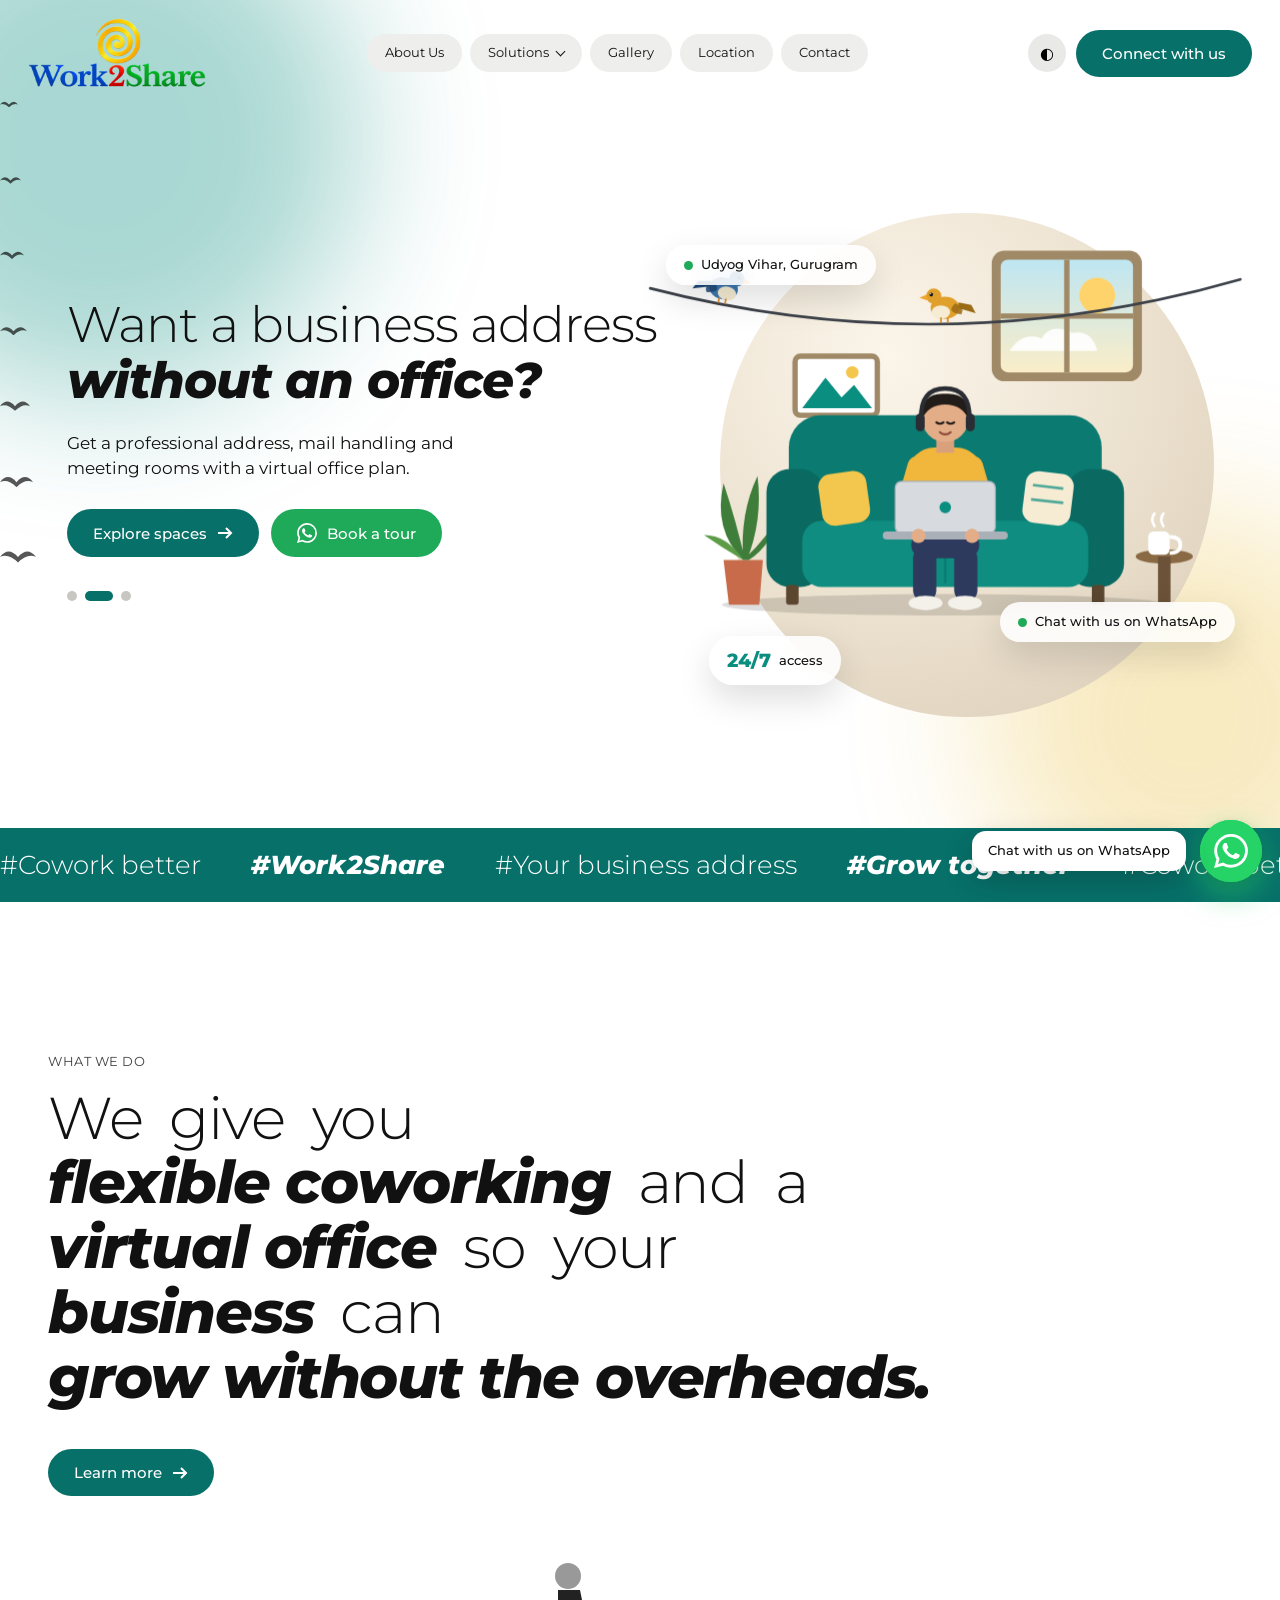
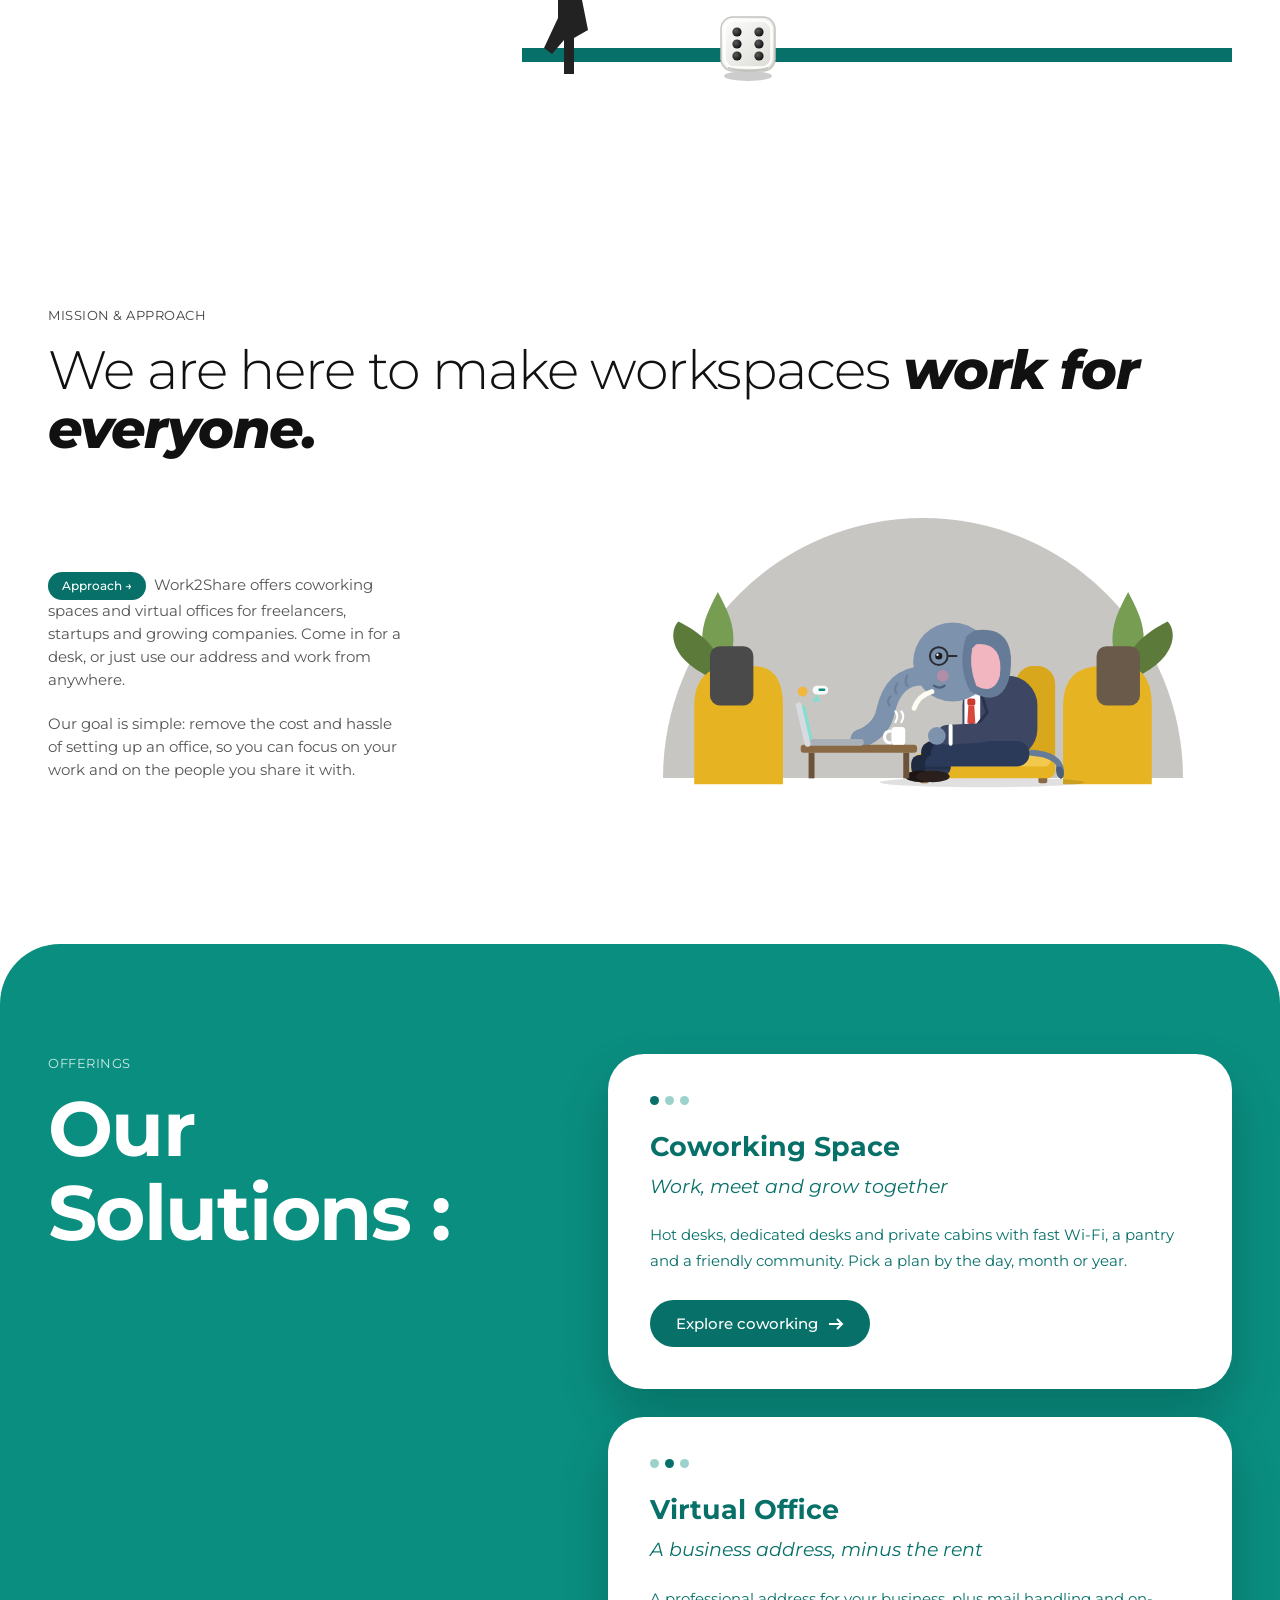
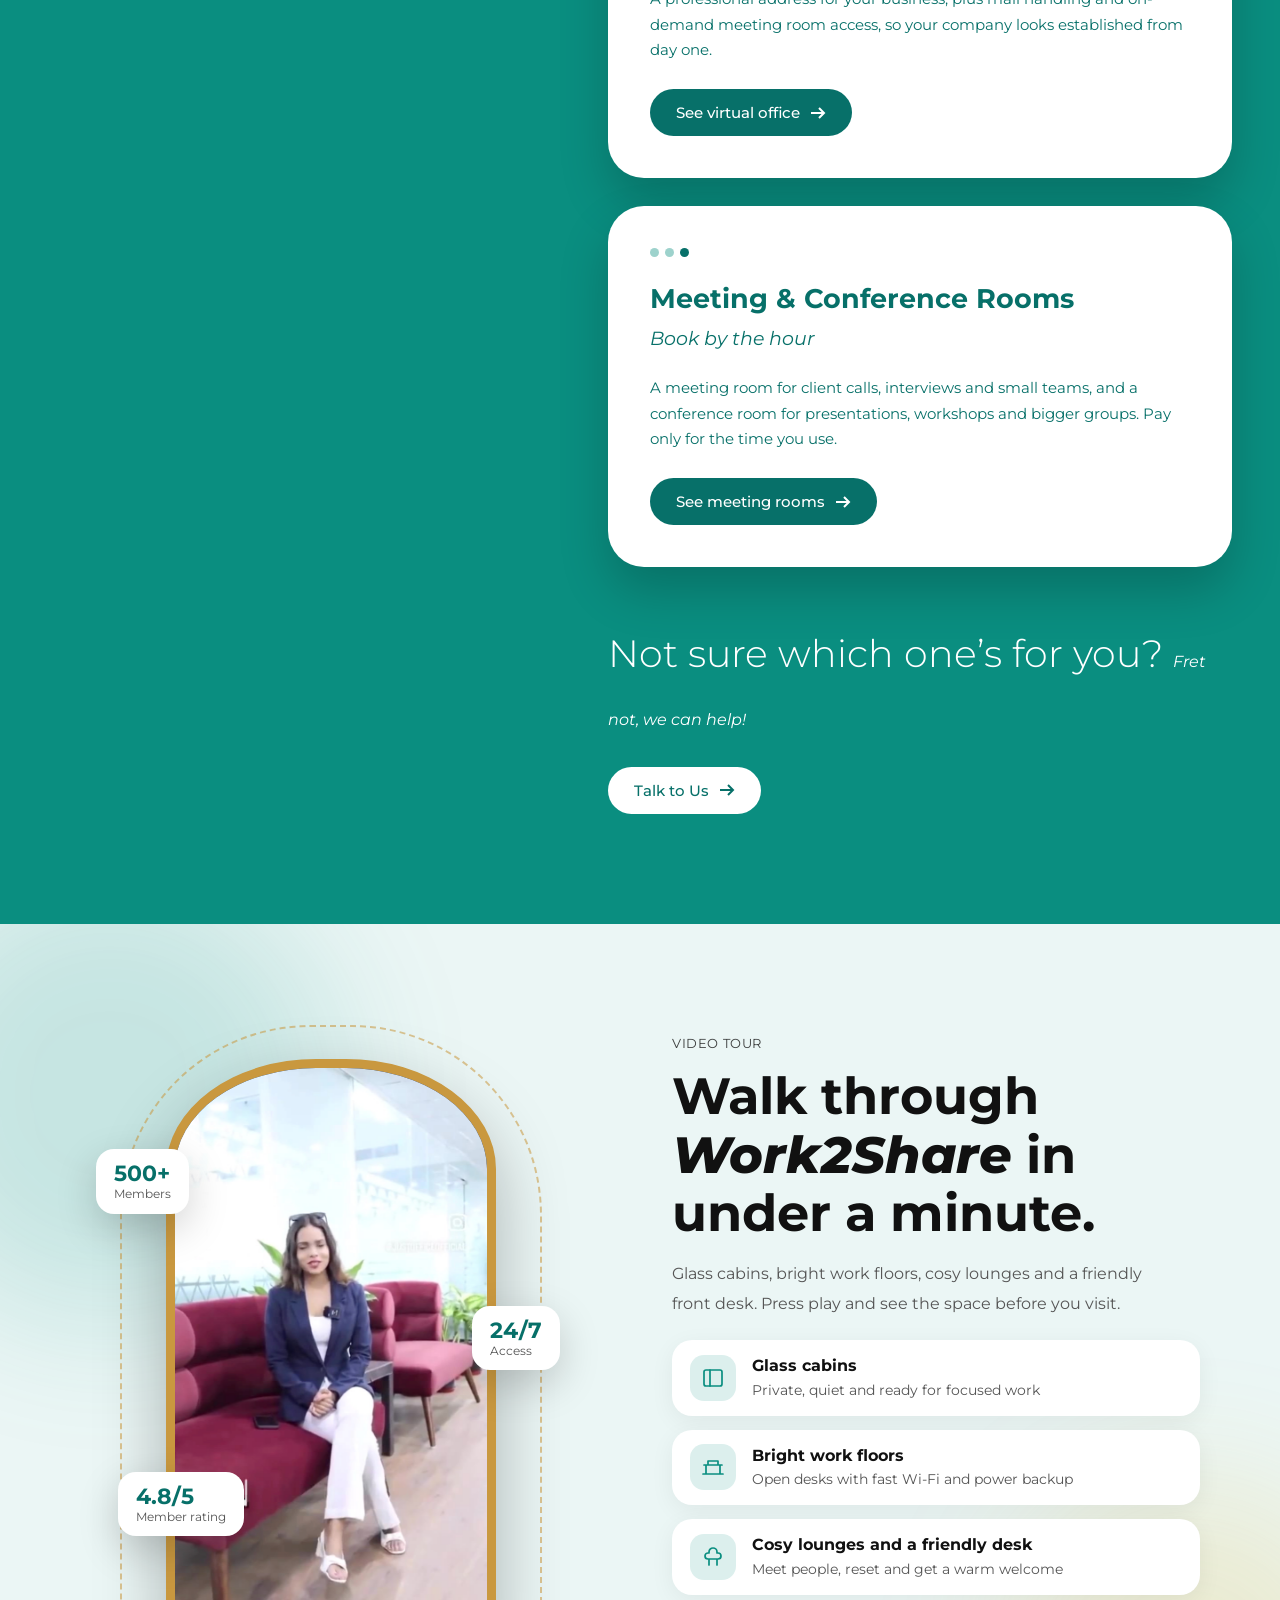
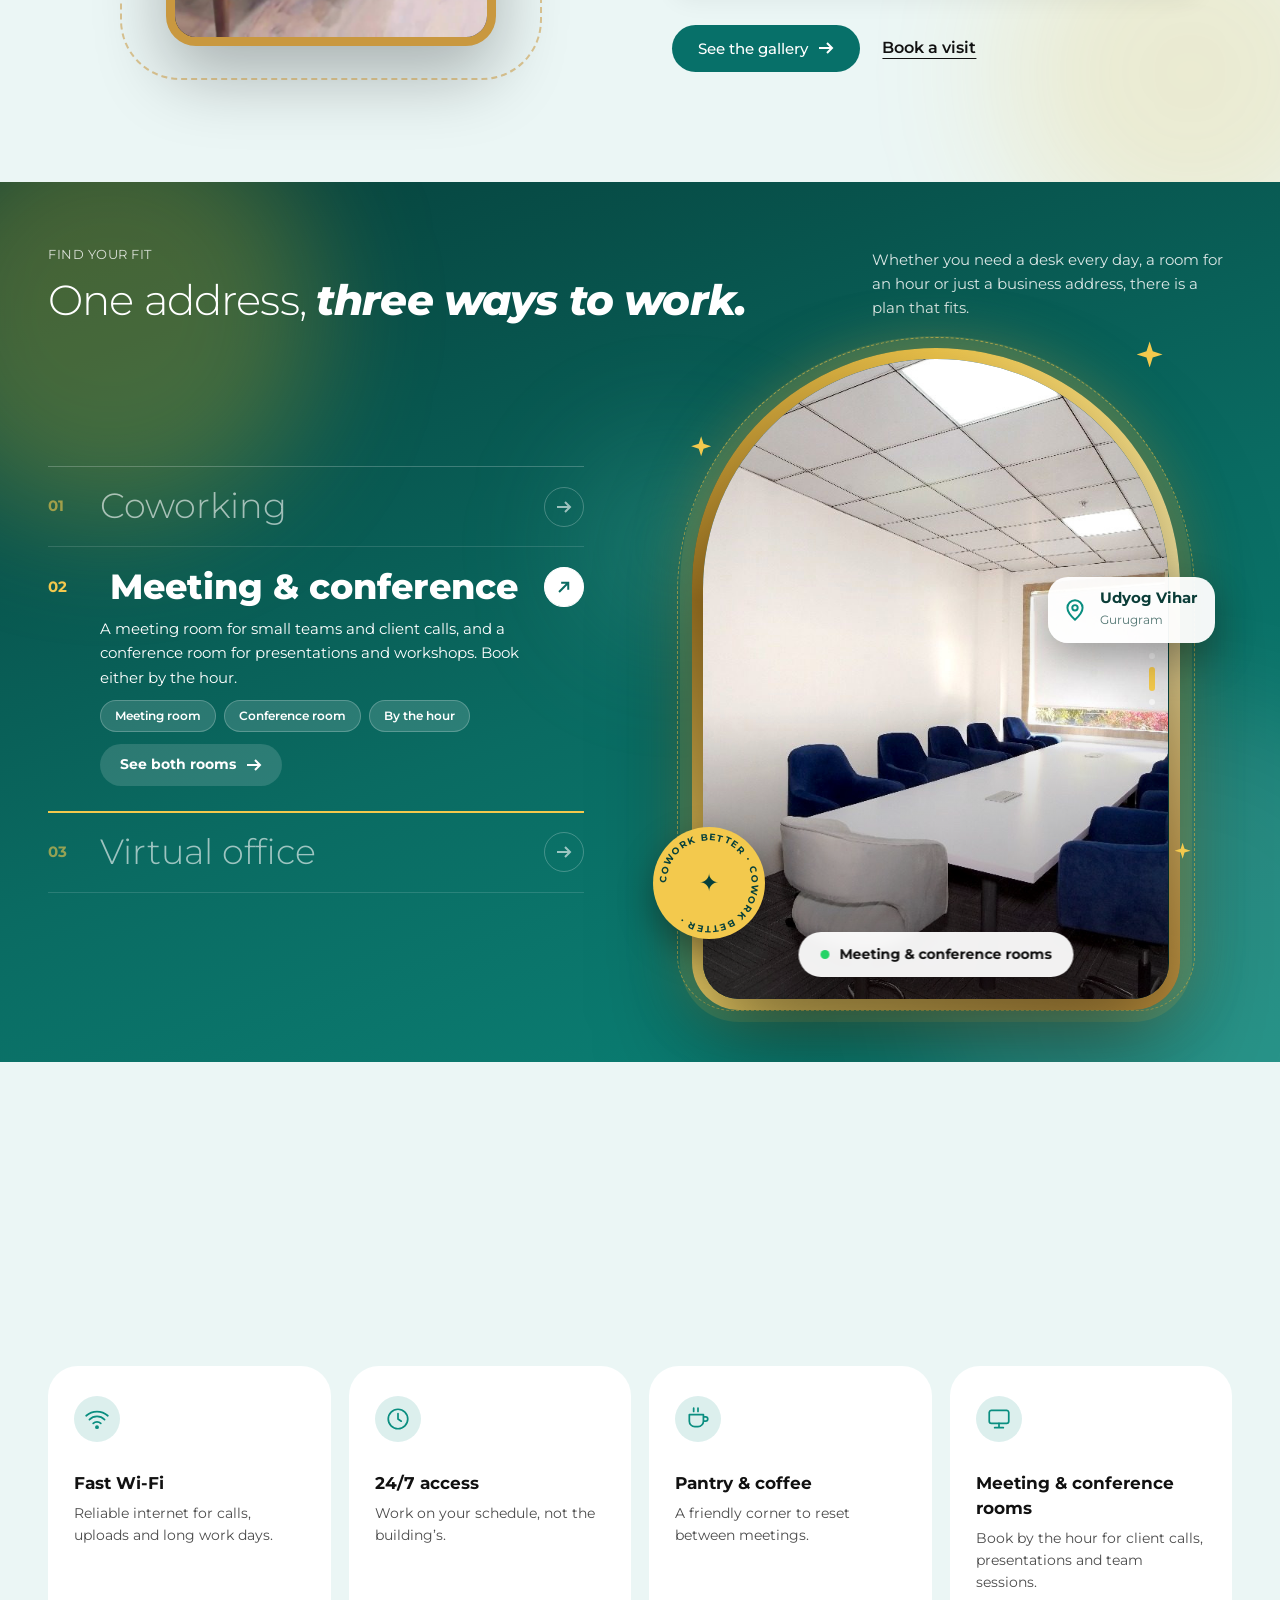
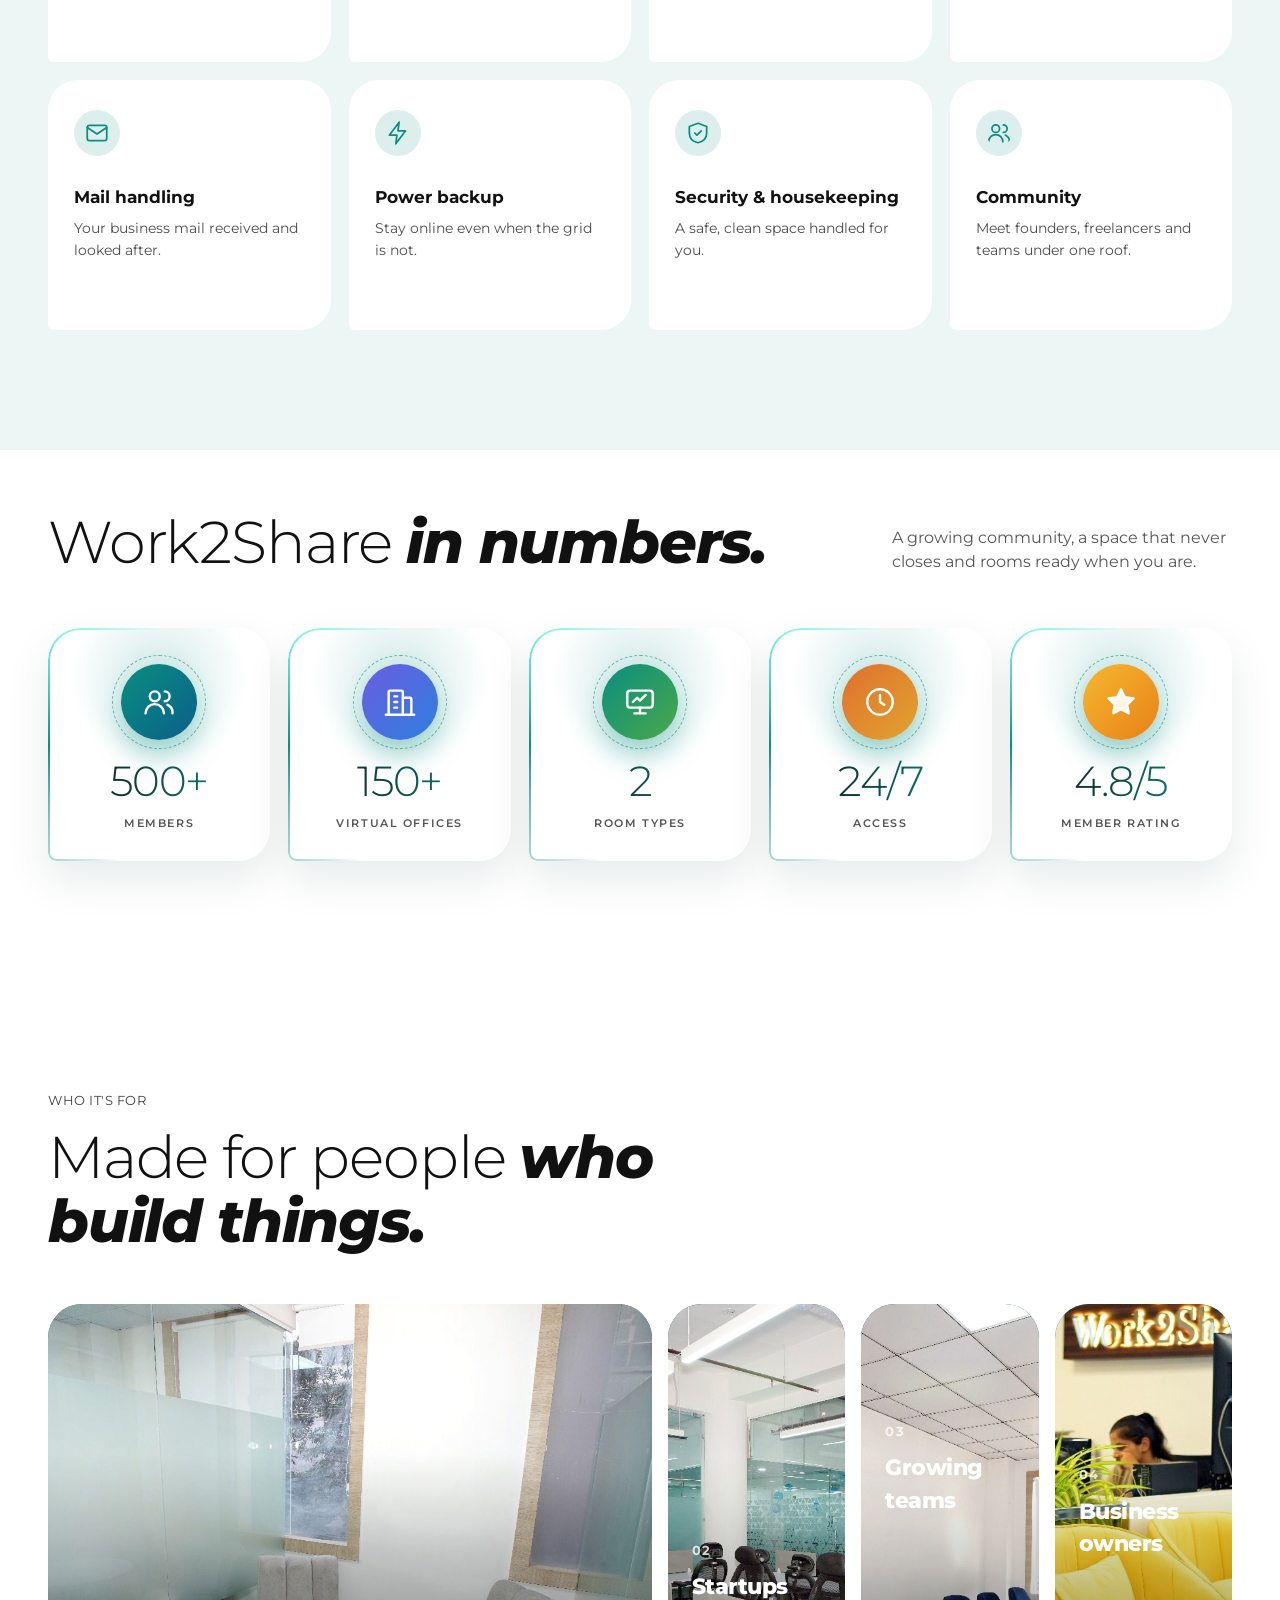
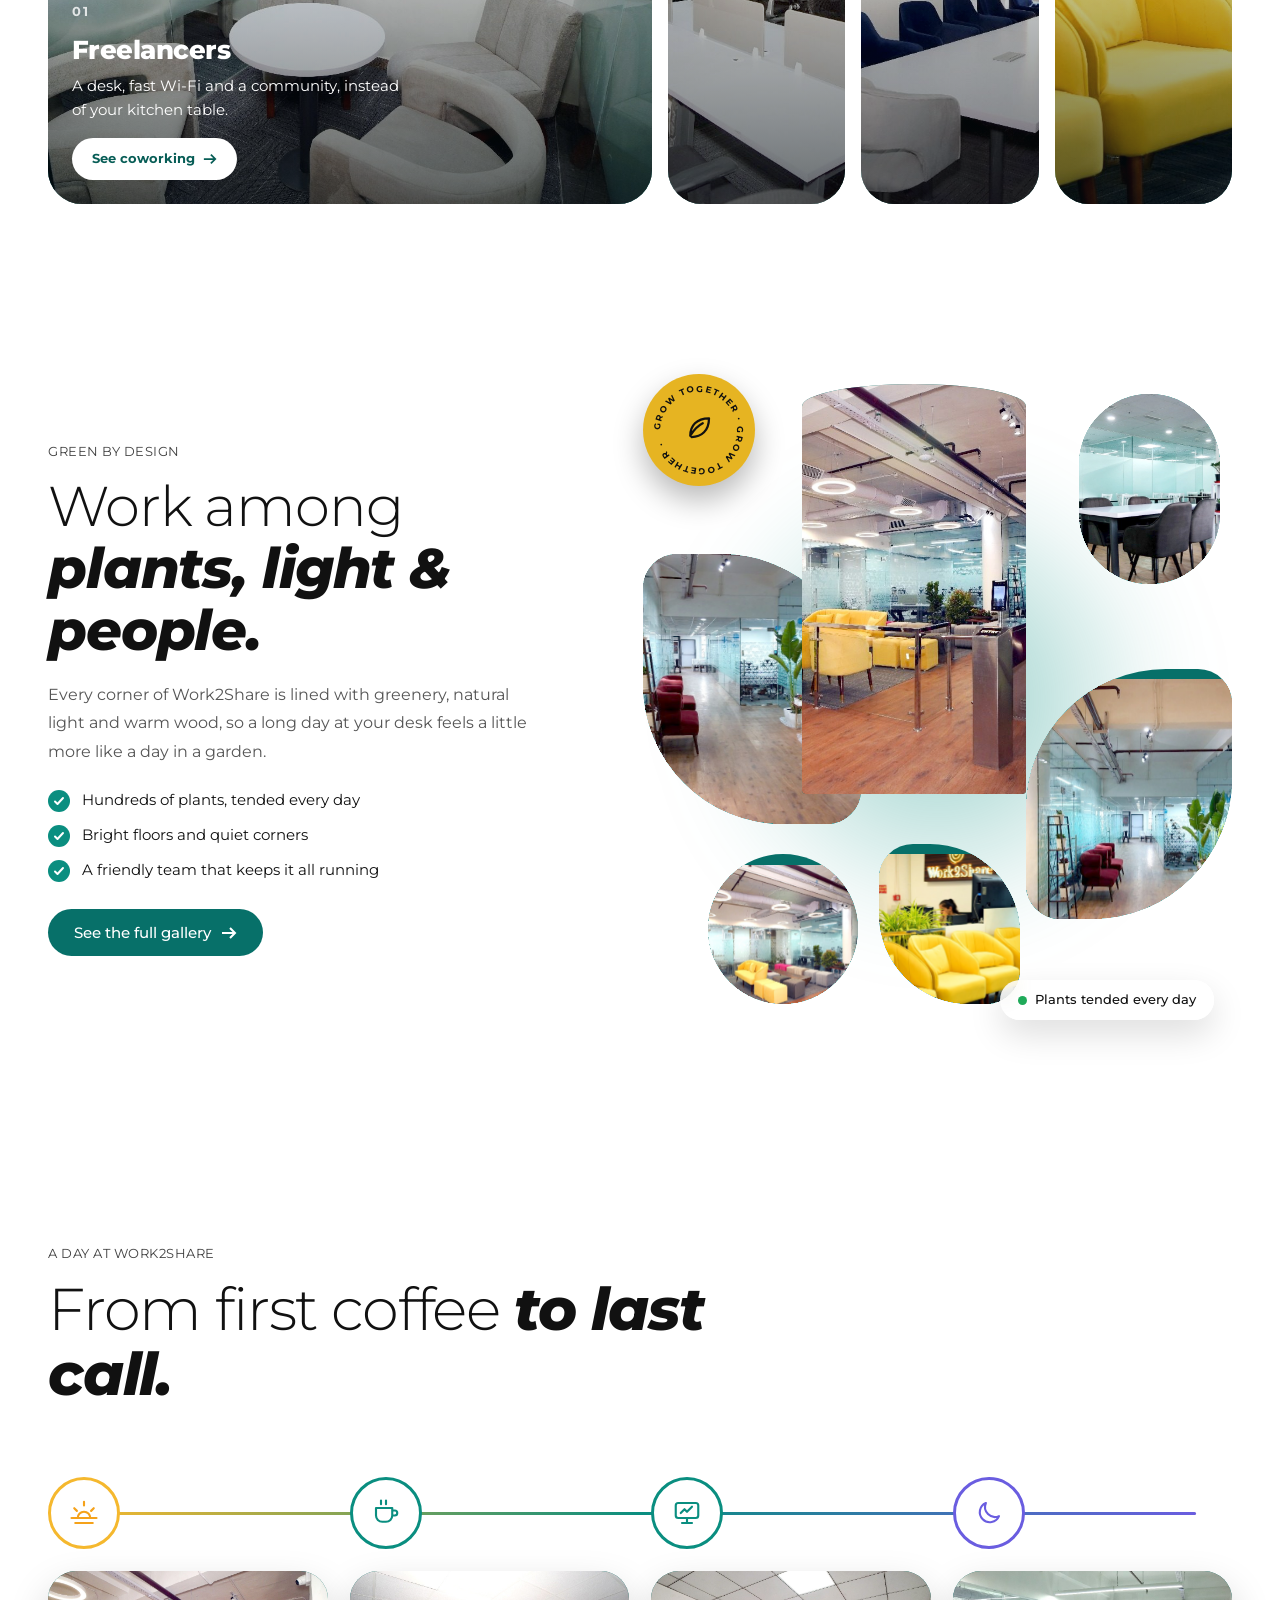
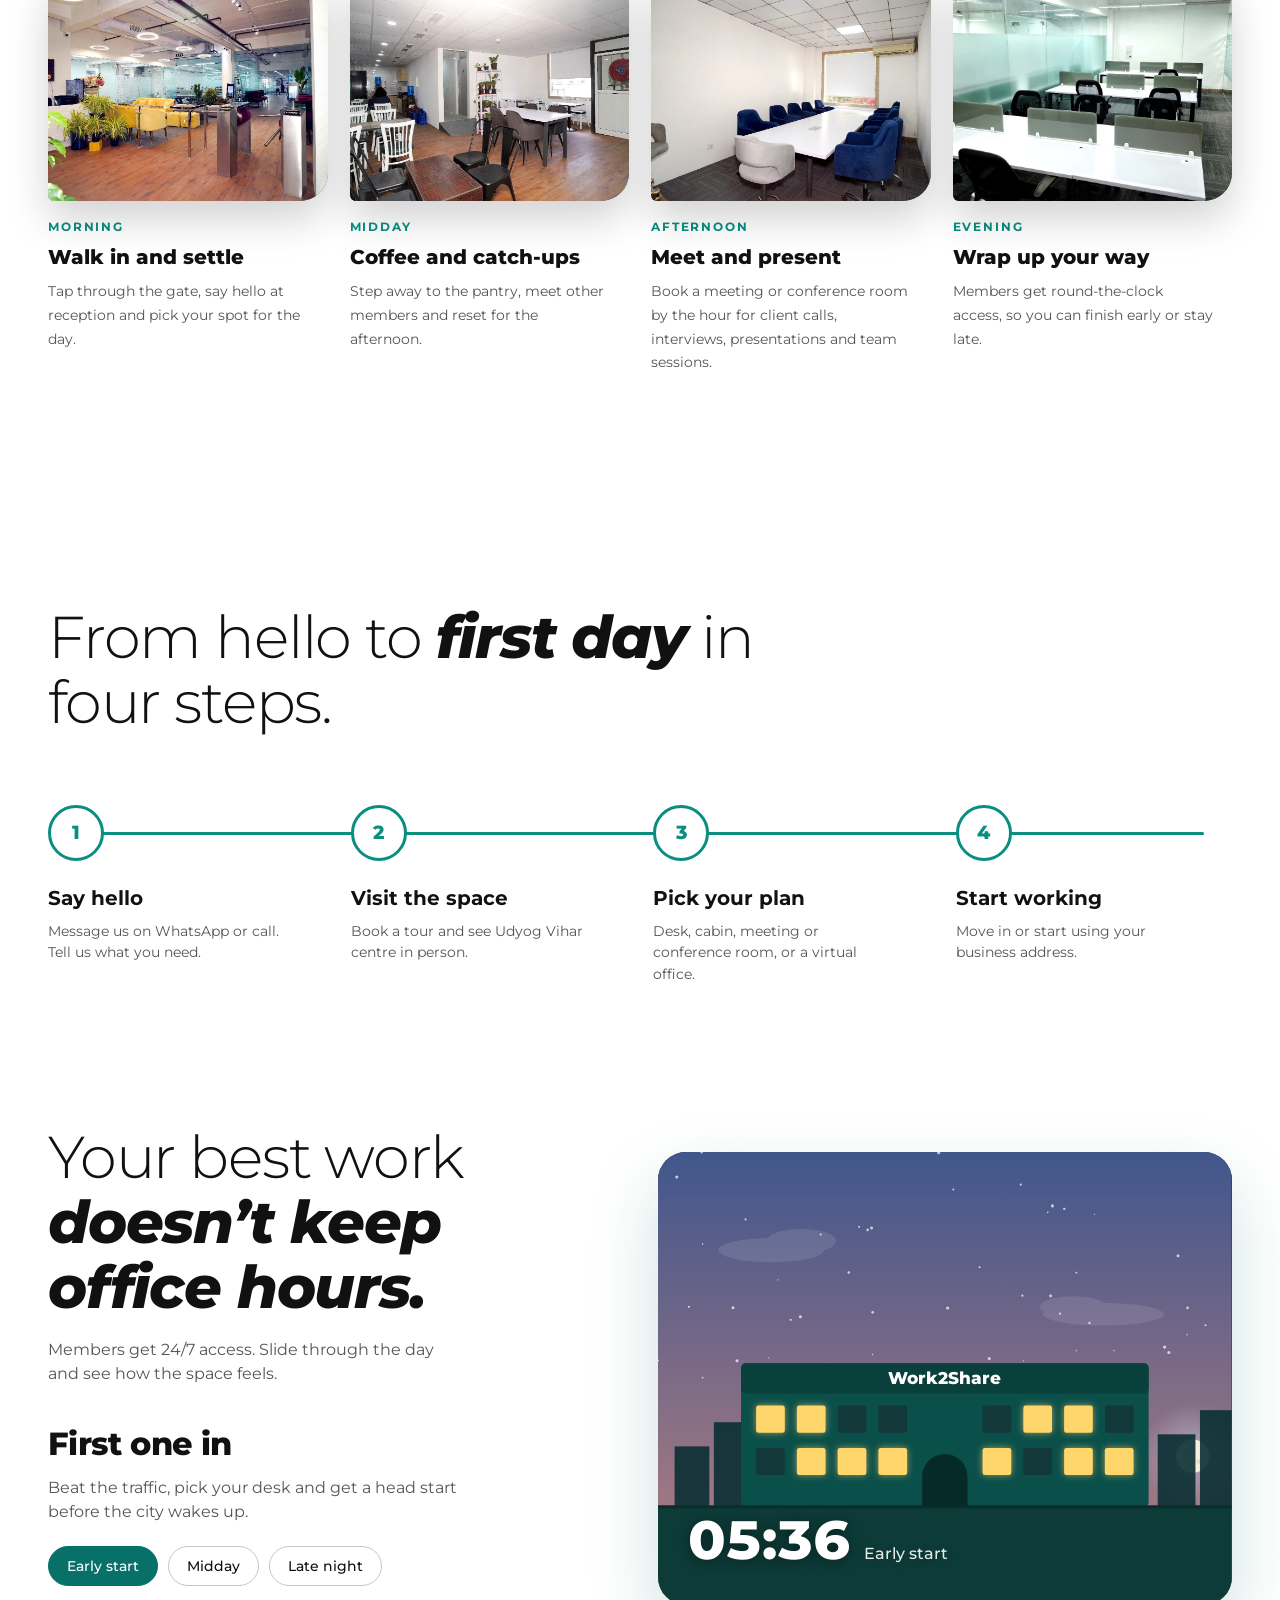
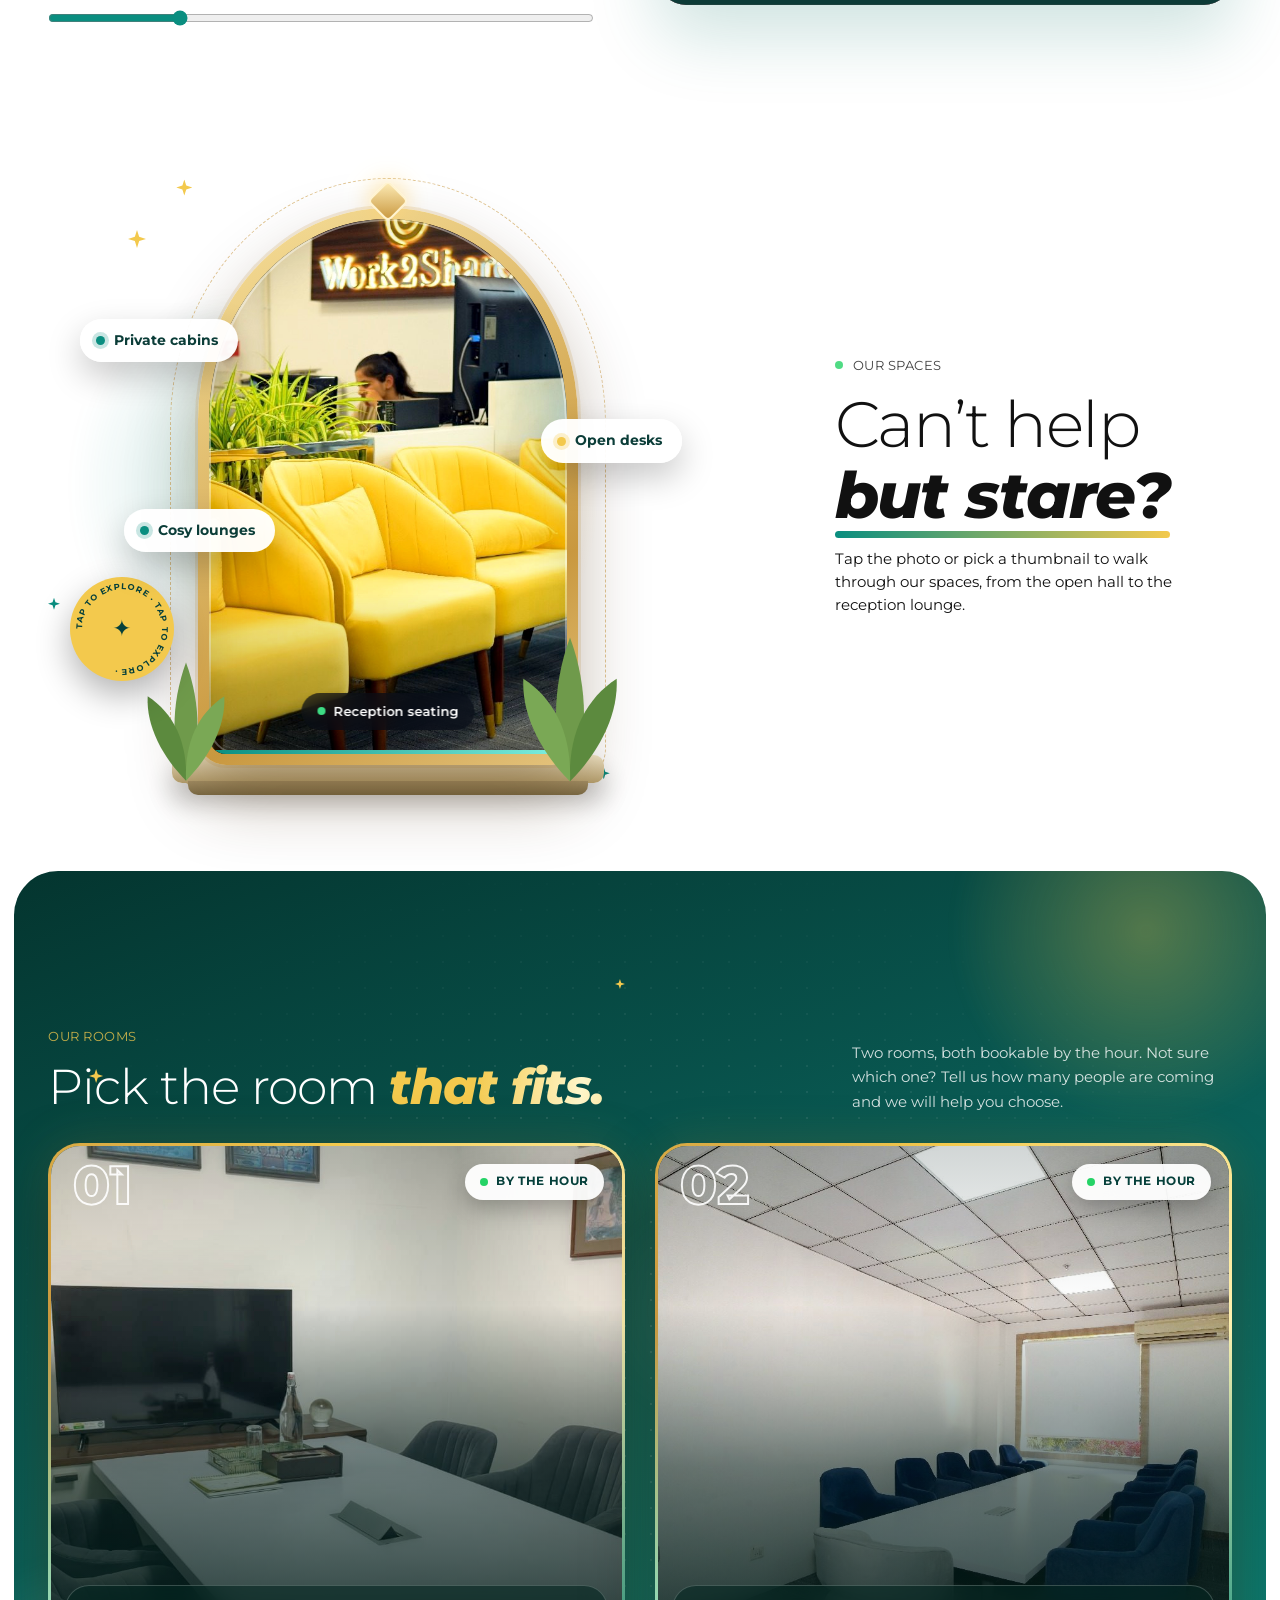
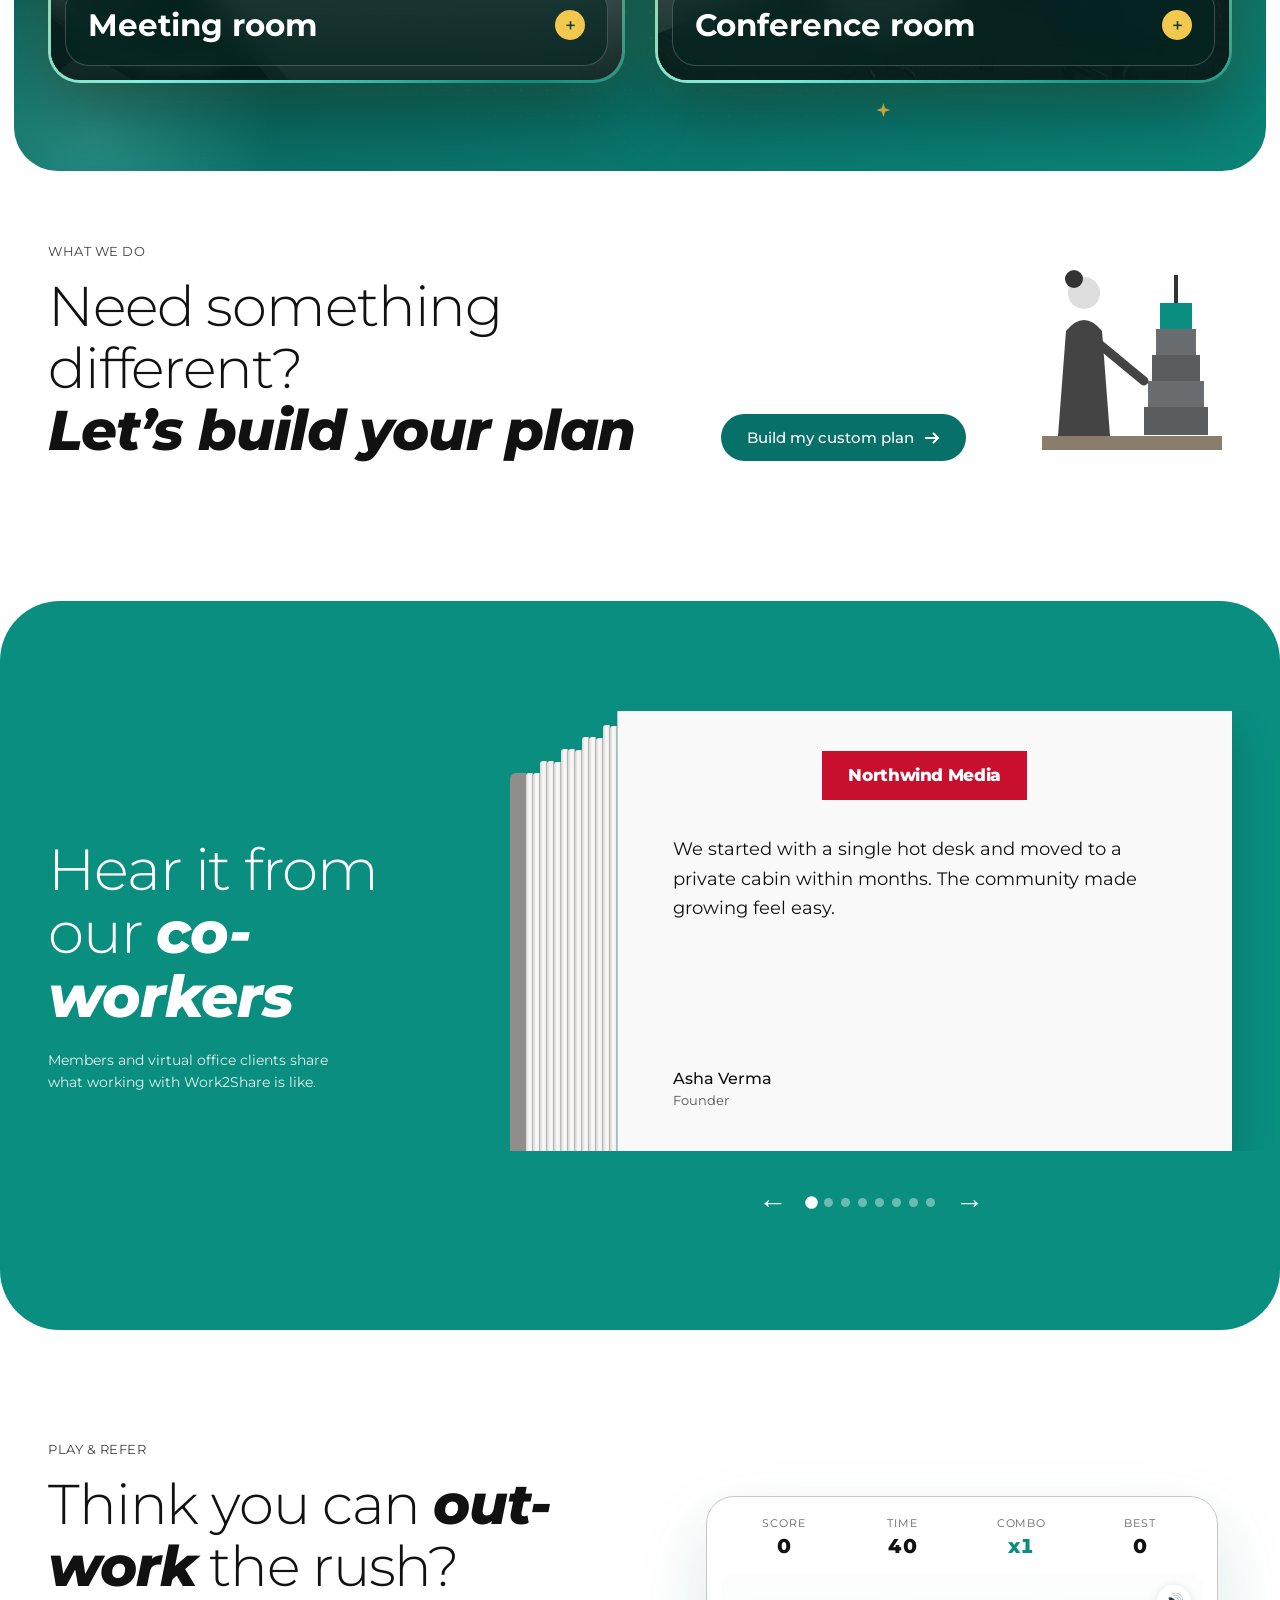
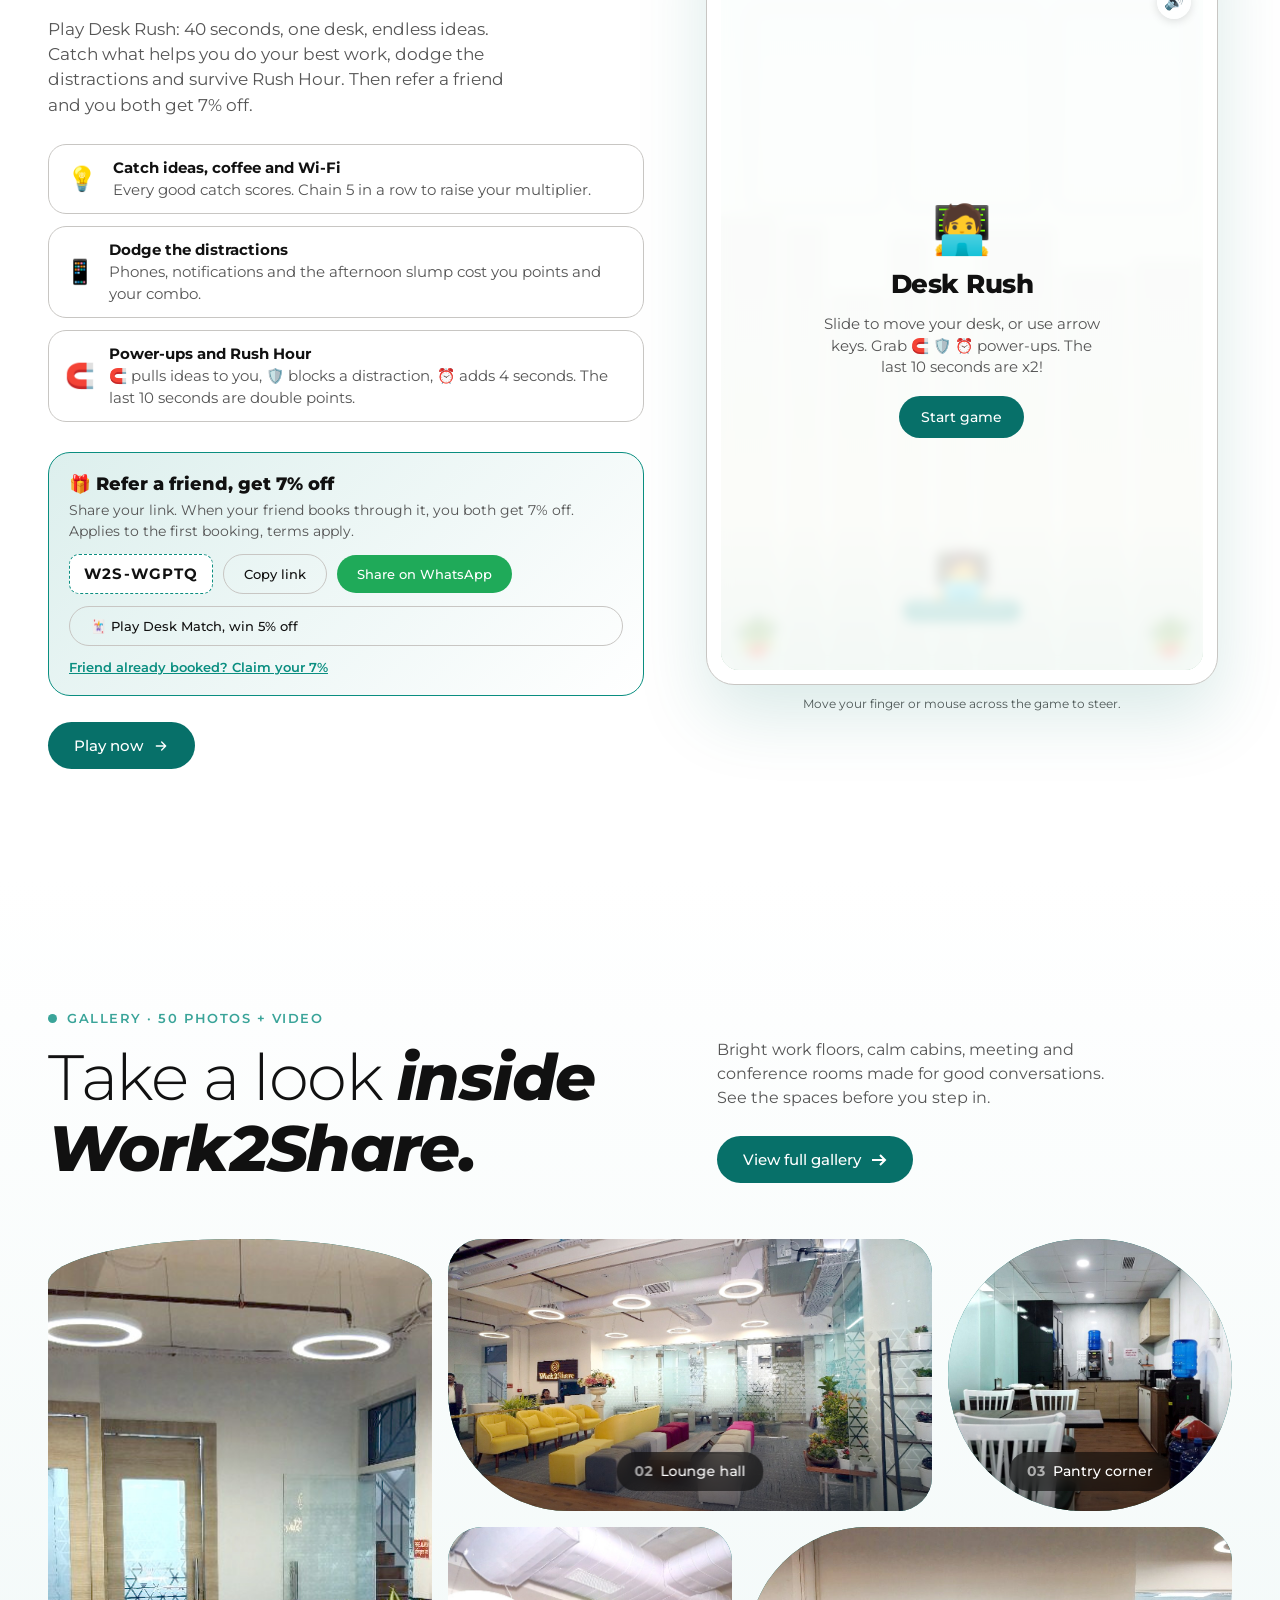
==== index.html @ 7814a041 "Publish Work2Share website to GitHub Pages Co-authored-by: Copilot <223556219+Copilot@users.noreply." ====
<!DOCTYPE html>
<html lang="en">
<head>
<meta charset="utf-8">
<meta name="viewport" content="width=device-width, initial-scale=1, viewport-fit=cover">
<meta name="description" content="Work2Share offers coworking spaces, virtual offices and meeting rooms at Udyog Vihar, Sector 18, Gurugram.">
<title>Work2Share – Coworking Spaces &amp; Virtual Offices</title>
<link href="https://fonts.googleapis.com/css2?family=Montserrat:ital,wght@0,300;0,400;0,500;0,700;0,800;1,700;1,800&display=swap" rel="stylesheet">
<script>try{if(sessionStorage.getItem('w2sTheme')==='dark')document.documentElement.classList.add('dk')}catch(e){}</script>
<link rel="stylesheet" href="css/style.css">
<link rel="stylesheet" href="css/fx.css">
<link rel="stylesheet" href="css/modal.css">
<link rel="stylesheet" href="css/sky.css">
<link rel="stylesheet" href="css/game.css">
</head>
<body>
<div id="bar"></div>
<header id="hd"><div class="nav">
<a class="logo" href="#top" aria-label="Work2Share home"><img src="assets/logo.webp" alt="Work2Share"></a>
<ul class="pills" id="pl"><li><a href="about.html">About Us</a></li><li class="dd"><a href="index.html#offer">Solutions</a><ul class="dm"><li><a href="coworking.html">Coworking</a></li><li><a href="virtual-office.html">Virtual Office</a></li><li><a href="meeting-rooms.html">Meeting &amp; Conference Rooms</a></li></ul></li><li><a href="gallery.html">Gallery</a></li><li><a href="contact.html#location">Location</a></li><li><a href="contact.html">Contact</a></li></ul>
<div style="display:flex;gap:10px;align-items:center"><button class="tog" id="th" aria-label="Toggle theme">◐</button><a class="btn cta" href="https://wa.me/918383963820?text=Hi%20Work2Share,%20I%20would%20like%20to%20know%20more" target="_blank" rel="noopener"><span>Connect with us</span></a><button class="tog burger" id="bg" aria-label="Menu">☰</button></div>
</div></header>

<main id="top">
<section class="hero"><div class="blob b1"></div><div class="blob b2"></div><div class="wrap">
<div>
<div class="slides"><div class="sl" data-i="0"><h1>Need a desk or<br><em>a whole community?</em></h1><p>Coworking spaces where freelancers, startups and teams work, share and grow together.</p></div><div class="sl" data-i="1"><h1>Want a business address<br><em>without an office?</em></h1><p>Get a professional address, mail handling and meeting rooms with a virtual office plan.</p></div><div class="sl" data-i="2"><h1>Is it an office or<br><em>a flexible hub?</em></h1><p>Hot desks, private cabins and virtual plans. Pay only for what you need.</p></div></div>
<div class="hbtns"><a class="btn" href="#offer"><span>Explore spaces</span><svg viewBox="0 0 16 16" fill="none" stroke="currentColor" stroke-width="2"><path d="M1 8h13M9 3l5 5-5 5"/></svg></a><a class="btn wa-b" href="https://wa.me/918383963820?text=Hi%20Work2Share,%20I%20want%20to%20book%20a%20tour" target="_blank" rel="noopener"><svg viewBox="0 0 24 24" fill="currentColor" aria-hidden="true"><path d="M17.472 14.382c-.297-.149-1.758-.867-2.03-.967-.273-.099-.471-.148-.67.15-.197.297-.767.966-.94 1.164-.173.199-.347.223-.644.075-.297-.15-1.255-.463-2.39-1.475-.883-.788-1.48-1.761-1.653-2.059-.173-.297-.018-.458.13-.606.134-.133.298-.347.446-.52.149-.174.198-.298.298-.497.099-.198.05-.371-.025-.52-.075-.149-.669-1.612-.916-2.207-.242-.579-.487-.5-.669-.51-.173-.008-.371-.01-.57-.01-.198 0-.52.074-.792.372-.272.297-1.04 1.016-1.04 2.479 0 1.462 1.065 2.875 1.213 3.074.149.198 2.096 3.2 5.077 4.487.709.306 1.262.489 1.694.625.712.227 1.36.195 1.871.118.571-.085 1.758-.719 2.006-1.413.248-.694.248-1.289.173-1.413-.074-.124-.272-.198-.57-.347m-5.421 7.403h-.004a9.87 9.87 0 01-5.031-1.378l-.361-.214-3.741.982.998-3.648-.235-.374a9.86 9.86 0 01-1.51-5.26c.001-5.45 4.436-9.884 9.888-9.884 2.64 0 5.122 1.03 6.988 2.898a9.825 9.825 0 012.893 6.994c-.003 5.45-4.437 9.884-9.885 9.884m8.413-18.297A11.815 11.815 0 0012.05 0C5.495 0 .16 5.335.157 11.892c0 2.096.547 4.142 1.588 5.945L.057 24l6.305-1.654a11.882 11.882 0 005.683 1.448h.005c6.554 0 11.89-5.335 11.893-11.893a11.821 11.821 0 00-3.48-8.413z"/></svg><span>Book a tour</span></a></div>
<div class="dots" id="hd2"><b class="a"></b><b></b><b></b></div>
</div>
<div class="stage" id="stage">
<div class="disc"></div>
<svg viewBox="0 0 600 600" aria-hidden="true">
<defs><linearGradient id="skyg" x1="0" y1="0" x2="0" y2="1"><stop offset="0" stop-color="#bfe6f2"/><stop offset="1" stop-color="#fbeec9"/></linearGradient>
<g id="pbird"><path d="M-14 -17L-36 -10L-31 -20L-16 -23z" style="fill:var(--bc,#2f5f8f)"/><ellipse cx="0" cy="-17" rx="17" ry="13" style="fill:var(--bc,#3d78b0)"/><ellipse cx="5" cy="-12" rx="11" ry="8" fill="#f6ecd4"/><path d="M-12 -22Q0 -12 -19 -9Q-24 -18 -12 -22z" fill="#1f3f63" opacity=".85"/><circle cx="13" cy="-31" r="9" style="fill:var(--bc,#3d78b0)"/><path d="M21 -33l9 3.5-9 3.5z" fill="#f0a52c"/><circle cx="16" cy="-33" r="2.2" fill="#111"/><circle cx="16.8" cy="-33.8" r=".8" fill="#fff"/><path d="M-3 -5V0M5 -5V0" stroke="#d98b2b" stroke-width="2" stroke-linecap="round"/></g>
<g id="wk"><rect x="-38" y="-88" width="76" height="96" rx="30" style="fill:var(--sh)"/><rect x="-10" y="-104" width="20" height="22" fill="var(--sk)"/><circle cx="0" cy="-122" r="25" fill="var(--sk)"/><path d="M-26 -122Q-28 -152 0 -151Q28 -152 26 -122Q18 -138 0 -138Q-18 -138 -26 -122z" style="fill:var(--hr)"/><path d="M-9 -120q4 3 8 0M3 -120q4 3 8 0" stroke="#231d1a" stroke-width="2.4" fill="none" stroke-linecap="round"/><path d="M-6 -109q6 5 12 0" stroke="#8a4b3a" stroke-width="2.4" fill="none" stroke-linecap="round"/><path d="M-30 -66L-46 -22L-28 -4M30 -66L46 -22L28 -4" fill="none" stroke-width="18" stroke-linecap="round" stroke-linejoin="round" style="stroke:var(--sh)"/><rect x="-48" y="-56" width="96" height="58" rx="7" fill="#d7dbe0" stroke="#aab0b8" stroke-width="1.5"/><circle cx="0" cy="-27" r="6" fill="#0a8e80"/></g>
</defs>
<g class="art" data-i="0"><g class="goose" id="gs">
<ellipse cx="300" cy="360" rx="130" ry="105" fill="#393a3a"/>
<path d="M230 300C170 240 190 120 250 100c30-8 40 20 20 40-30 30-20 80 50 120z" fill="#505151"/>
<circle cx="258" cy="96" r="22" fill="#393a3a"/><path d="M240 92l-38 8 38 10z" fill="#d98b2b"/>
<rect x="268" y="440" width="16" height="110" fill="#222"/><rect x="330" y="440" width="16" height="110" fill="#222"/>
<g transform="translate(300 215)"><rect x="-26" y="10" width="52" height="60" rx="10" fill="#d9d9d9"/><rect x="-32" y="-48" width="64" height="48" rx="8" fill="#222"/><circle cx="0" cy="-24" r="15" fill="#888"/><circle cx="0" cy="-24" r="8" fill="#222"/><rect x="-24" y="70" width="90" height="26" rx="12" fill="#222" transform="rotate(-12)"/></g>
</g>
<rect x="190" y="548" width="240" height="26" rx="6" fill="#777"/>
<g transform="translate(60 440)"><rect x="46" y="60" width="10" height="70" fill="#7a5a3a"/><circle cx="50" cy="40" r="44" fill="#5c641c"/><circle cx="20" cy="70" r="26" fill="#4a5217"/><circle cx="84" cy="66" r="28" fill="#7f923d"/></g>
<g id="win" transform="translate(500 40)"><rect width="70" height="100" fill="#cbbfa8" stroke="#8a7d6c" stroke-width="6"/><path d="M35 0v100M0 50h70" stroke="#8a7d6c" stroke-width="5"/></g></g>
<g class="art" data-i="1"><g>
<rect x="352" y="78" width="168" height="146" rx="14" fill="#a08966"/><rect x="362" y="88" width="148" height="126" rx="8" fill="url(#skyg)"/><circle cx="470" cy="128" r="20" fill="#ffd36b"/><path d="M372 190q14-22 36-14q10-18 34-6q22-4 28 20z" fill="#fff" opacity=".9"/><path d="M436 88v126M362 151h148" stroke="#a08966" stroke-width="6"/>
<rect x="132" y="196" width="92" height="66" rx="6" fill="#fff" stroke="#a08966" stroke-width="6"/><path d="M140 254l26-34 18 22 14-14 20 26z" fill="#0a8e80"/><circle cx="196" cy="214" r="7" fill="#f3c64e"/>
<path d="M-30 120Q300 205 630 110" fill="none" stroke="#3c4048" stroke-width="3" stroke-linecap="round"/><g class="bslot" transform="translate(49 136) rotate(10.9)"><g transform="scale(0.95)"><g class="fx"><g class="fly"><g class="ps"><g class="pb"><path d="M-14 -17L-36 -10L-31 -20L-16 -23z" fill="#1f4a78"/><ellipse cx="0" cy="-17" rx="17" ry="13" fill="#3d78b0"/><ellipse cx="5" cy="-12" rx="11" ry="8" fill="#f6ecd4"/><path d="M-12 -22Q0 -12 -19 -9Q-24 -18 -12 -22z" fill="#1f4a78" opacity=".85"/><circle cx="13" cy="-31" r="9" fill="#3d78b0"/><path d="M21 -33l9 3.5-9 3.5z" fill="#f0a52c"/><circle cx="16" cy="-33" r="2.2" fill="#111"/><circle cx="16.8" cy="-33.8" r=".8" fill="#fff"/><path d="M-3 -5V0M5 -5V0" stroke="#d98b2b" stroke-width="2" stroke-linecap="round"/></g></g><g class="fs"><g transform="translate(0 -12) rotate(10)"><path d="M-14 -17L-38 -14L-33 -24L-16 -23z" fill="#1f4a78"/><ellipse cx="0" cy="-17" rx="17" ry="12" fill="#3d78b0"/><ellipse cx="5" cy="-13" rx="11" ry="7" fill="#f6ecd4"/><circle cx="14" cy="-27" r="9" fill="#3d78b0"/><path d="M22 -29l9 3.5-9 3.5z" fill="#f0a52c"/><circle cx="17" cy="-29" r="2.2" fill="#111"/><path class="wg" d="M-2 -26Q-20 -62 -38 -48Q-18 -42 -10 -22z" fill="#1f4a78"/></g></g></g></g></g></g><g class="bslot" transform="translate(175 153) rotate(5.1)"><g transform="scale(0.95)"><g class="fx"><g class="fly"><g class="ps"><g class="pb"><path d="M-14 -17L-36 -10L-31 -20L-16 -23z" fill="#8a3526"/><ellipse cx="0" cy="-17" rx="17" ry="13" fill="#c2573f"/><ellipse cx="5" cy="-12" rx="11" ry="8" fill="#f6ecd4"/><path d="M-12 -22Q0 -12 -19 -9Q-24 -18 -12 -22z" fill="#8a3526" opacity=".85"/><circle cx="13" cy="-31" r="9" fill="#c2573f"/><path d="M21 -33l9 3.5-9 3.5z" fill="#f0a52c"/><circle cx="16" cy="-33" r="2.2" fill="#111"/><circle cx="16.8" cy="-33.8" r=".8" fill="#fff"/><path d="M-3 -5V0M5 -5V0" stroke="#d98b2b" stroke-width="2" stroke-linecap="round"/></g></g><g class="fs"><g transform="translate(0 -12) rotate(10)"><path d="M-14 -17L-38 -14L-33 -24L-16 -23z" fill="#8a3526"/><ellipse cx="0" cy="-17" rx="17" ry="12" fill="#c2573f"/><ellipse cx="5" cy="-13" rx="11" ry="7" fill="#f6ecd4"/><circle cx="14" cy="-27" r="9" fill="#c2573f"/><path d="M22 -29l9 3.5-9 3.5z" fill="#f0a52c"/><circle cx="17" cy="-29" r="2.2" fill="#111"/><path class="wg" d="M-2 -26Q-20 -62 -38 -48Q-18 -42 -10 -22z" fill="#8a3526"/></g></g></g></g></g></g><g class="bslot" transform="translate(300 158) rotate(-0.9)"><g transform="scale(0.95)"><g class="fx"><g class="fly"><g class="ps"><g class="pb"><path d="M-14 -17L-36 -10L-31 -20L-16 -23z" fill="#9a6a14"/><ellipse cx="0" cy="-17" rx="17" ry="13" fill="#e0a02c"/><ellipse cx="5" cy="-12" rx="11" ry="8" fill="#f6ecd4"/><path d="M-12 -22Q0 -12 -19 -9Q-24 -18 -12 -22z" fill="#9a6a14" opacity=".85"/><circle cx="13" cy="-31" r="9" fill="#e0a02c"/><path d="M21 -33l9 3.5-9 3.5z" fill="#f0a52c"/><circle cx="16" cy="-33" r="2.2" fill="#111"/><circle cx="16.8" cy="-33.8" r=".8" fill="#fff"/><path d="M-3 -5V0M5 -5V0" stroke="#d98b2b" stroke-width="2" stroke-linecap="round"/></g></g><g class="fs"><g transform="translate(0 -12) rotate(10)"><path d="M-14 -17L-38 -14L-33 -24L-16 -23z" fill="#9a6a14"/><ellipse cx="0" cy="-17" rx="17" ry="12" fill="#e0a02c"/><ellipse cx="5" cy="-13" rx="11" ry="7" fill="#f6ecd4"/><circle cx="14" cy="-27" r="9" fill="#e0a02c"/><path d="M22 -29l9 3.5-9 3.5z" fill="#f0a52c"/><circle cx="17" cy="-29" r="2.2" fill="#111"/><path class="wg" d="M-2 -26Q-20 -62 -38 -48Q-18 -42 -10 -22z" fill="#9a6a14"/></g></g></g></g></g></g><g class="bslot" transform="translate(425 150) rotate(-6.8)"><g transform="scale(0.95)"><g class="fx"><g class="fly"><g class="ps"><g class="pb"><path d="M-14 -17L-36 -10L-31 -20L-16 -23z" fill="#2c6a46"/><ellipse cx="0" cy="-17" rx="17" ry="13" fill="#4a9a6a"/><ellipse cx="5" cy="-12" rx="11" ry="8" fill="#f6ecd4"/><path d="M-12 -22Q0 -12 -19 -9Q-24 -18 -12 -22z" fill="#2c6a46" opacity=".85"/><circle cx="13" cy="-31" r="9" fill="#4a9a6a"/><path d="M21 -33l9 3.5-9 3.5z" fill="#f0a52c"/><circle cx="16" cy="-33" r="2.2" fill="#111"/><circle cx="16.8" cy="-33.8" r=".8" fill="#fff"/><path d="M-3 -5V0M5 -5V0" stroke="#d98b2b" stroke-width="2" stroke-linecap="round"/></g></g><g class="fs"><g transform="translate(0 -12) rotate(10)"><path d="M-14 -17L-38 -14L-33 -24L-16 -23z" fill="#2c6a46"/><ellipse cx="0" cy="-17" rx="17" ry="12" fill="#4a9a6a"/><ellipse cx="5" cy="-13" rx="11" ry="7" fill="#f6ecd4"/><circle cx="14" cy="-27" r="9" fill="#4a9a6a"/><path d="M22 -29l9 3.5-9 3.5z" fill="#f0a52c"/><circle cx="17" cy="-29" r="2.2" fill="#111"/><path class="wg" d="M-2 -26Q-20 -62 -38 -48Q-18 -42 -10 -22z" fill="#2c6a46"/></g></g></g></g></g></g><g class="bslot" transform="translate(551 128) rotate(-12.5)"><g transform="scale(0.95)"><g class="fx"><g class="fly"><g class="ps"><g class="pb"><path d="M-14 -17L-36 -10L-31 -20L-16 -23z" fill="#1f4a78"/><ellipse cx="0" cy="-17" rx="17" ry="13" fill="#3d78b0"/><ellipse cx="5" cy="-12" rx="11" ry="8" fill="#f6ecd4"/><path d="M-12 -22Q0 -12 -19 -9Q-24 -18 -12 -22z" fill="#1f4a78" opacity=".85"/><circle cx="13" cy="-31" r="9" fill="#3d78b0"/><path d="M21 -33l9 3.5-9 3.5z" fill="#f0a52c"/><circle cx="16" cy="-33" r="2.2" fill="#111"/><circle cx="16.8" cy="-33.8" r=".8" fill="#fff"/><path d="M-3 -5V0M5 -5V0" stroke="#d98b2b" stroke-width="2" stroke-linecap="round"/></g></g><g class="fs"><g transform="translate(0 -12) rotate(10)"><path d="M-14 -17L-38 -14L-33 -24L-16 -23z" fill="#1f4a78"/><ellipse cx="0" cy="-17" rx="17" ry="12" fill="#3d78b0"/><ellipse cx="5" cy="-13" rx="11" ry="7" fill="#f6ecd4"/><circle cx="14" cy="-27" r="9" fill="#3d78b0"/><path d="M22 -29l9 3.5-9 3.5z" fill="#f0a52c"/><circle cx="17" cy="-29" r="2.2" fill="#111"/><path class="wg" d="M-2 -26Q-20 -62 -38 -48Q-18 -42 -10 -22z" fill="#1f4a78"/></g></g></g></g></g></g>
<ellipse cx="300" cy="474" rx="250" ry="12" fill="#000" opacity=".13"/>
<g class="lv"><path d="M74 424L52 424L58 474L92 474L96 424z" fill="#c86b4a"/><path d="M74 424Q40 390 52 338Q66 380 76 424zM74 424Q70 372 90 330Q96 380 78 424zM74 424Q104 396 122 362Q106 408 80 424z" fill="#3f7d3a"/><path d="M74 424Q50 410 30 396Q56 396 74 424z" fill="#5d9c47"/></g>
<rect x="125" y="262" width="350" height="124" rx="36" fill="#0b7a70"/><rect x="100" y="322" width="64" height="132" rx="26" fill="#0a6a62"/><rect x="436" y="322" width="64" height="132" rx="26" fill="#0a6a62"/><rect x="140" y="380" width="320" height="74" rx="22" fill="#0e8d80"/><path d="M300 384v66" stroke="#0a6a62" stroke-width="2" opacity=".6"/><rect x="122" y="452" width="14" height="22" rx="3" fill="#5b4630"/><rect x="464" y="452" width="14" height="22" rx="3" fill="#5b4630"/>
<rect x="160" y="326" width="54" height="58" rx="14" fill="#f3c64e" transform="rotate(-8 187 355)"/><rect x="388" y="326" width="54" height="58" rx="14" fill="#f6ecd4" transform="rotate(7 415 355)"/><path d="M398 340l34 4M396 356l36 4" stroke="#0a8e80" stroke-width="3" opacity=".7" transform="rotate(0)"/>
<rect x="262" y="392" width="76" height="30" rx="15" fill="#2d3a5e"/><rect x="264" y="410" width="26" height="60" rx="12" fill="#2d3a5e"/><rect x="310" y="410" width="26" height="60" rx="12" fill="#2d3a5e"/><ellipse cx="278" cy="472" rx="19" ry="8" fill="#f4f1ea"/><ellipse cx="322" cy="472" rx="19" ry="8" fill="#f4f1ea"/>
<rect x="258" y="298" width="84" height="98" rx="30" fill="#f1b63c"/><rect x="290" y="282" width="20" height="22" fill="#d9a07c"/><circle cx="300" cy="266" r="26" fill="#e3ad88"/><path d="M274 266Q272 236 300 238Q328 236 326 266Q318 250 300 250Q282 250 274 266z" fill="#231d1a"/><path d="M290 270q4 3 8 0M302 270q4 3 8 0" stroke="#231d1a" stroke-width="2.4" fill="none" stroke-linecap="round"/><path d="M294 281q6 5 12 0" stroke="#8a4b3a" stroke-width="2.4" fill="none" stroke-linecap="round"/>
<path d="M273 266Q272 232 300 232Q328 232 327 266" fill="none" stroke="#2a2d33" stroke-width="5"/><rect x="267" y="260" width="10" height="20" rx="5" fill="#2a2d33"/><rect x="323" y="260" width="10" height="20" rx="5" fill="#2a2d33"/>
<path d="M268 318L254 366L276 386M332 318L346 366L324 386" fill="none" stroke="#f1b63c" stroke-width="20" stroke-linecap="round" stroke-linejoin="round"/>
<rect x="244" y="336" width="112" height="58" rx="7" fill="#d7dbe0" stroke="#aab0b8" stroke-width="1.5"/><circle cx="300" cy="365" r="6.5" fill="#0a8e80"/><rect x="230" y="392" width="140" height="9" rx="4.5" fill="#aab0b8"/>
<circle class="hL" cx="270" cy="397" r="8" fill="#e3ad88"/><circle class="hR" cx="330" cy="397" r="8" fill="#e3ad88"/>
<ellipse cx="545" cy="420" rx="32" ry="8" fill="#8a6a45"/><rect x="538" y="420" width="14" height="52" fill="#6b5238"/><rect x="527" y="392" width="24" height="26" rx="6" fill="#fff"/><path d="M551 398q12 0 12 9t-12 9" fill="none" stroke="#fff" stroke-width="4"/><path class="st1" d="M534 386q-5-8 0-14M544 386q-5-8 0-14" fill="none" stroke="#fff" stroke-width="3" stroke-linecap="round"/>
</g></g>
<g class="art" data-i="2"><g><defs><linearGradient id="wl" x1="0" x2="1"><stop offset="0" stop-color="#f1ead9"/><stop offset="1" stop-color="#e2d9c3"/></linearGradient><linearGradient id="wr" x1="0" x2="1"><stop offset="0" stop-color="#0fa595"/><stop offset="1" stop-color="#0a7f73"/></linearGradient><linearGradient id="skw" x1="0" y1="0" x2="0" y2="1"><stop offset="0" stop-color="#8fd0ee"/><stop offset="1" stop-color="#ffe2b8"/></linearGradient><linearGradient id="scr" x1="0" x2="1" y1="0" y2="1"><stop offset="0" stop-color="#17476a"/><stop offset="1" stop-color="#0b2a44"/></linearGradient><radialGradient id="shg"><stop offset="0" stop-color="#000" stop-opacity=".28"/><stop offset="1" stop-color="#000" stop-opacity="0"/></radialGradient><radialGradient id="bubg" cx=".35" cy=".3" r=".8"><stop offset="0" stop-color="#fff" stop-opacity=".75"/><stop offset=".5" stop-color="#dff3f5" stop-opacity=".1"/><stop offset="1" stop-color="#bfe7ee" stop-opacity=".3"/></radialGradient></defs><ellipse cx="324" cy="530" rx="215" ry="30" fill="url(#shg)"/><polygon points="133.5,382.0 324.0,492.0 324.0,470.0 133.5,360.0" fill="#d9cfb7" /><polygon points="514.5,382.0 324.0,492.0 324.0,470.0 514.5,360.0" fill="#bfb496" /><polygon points="324.0,250.0 514.5,360.0 324.0,470.0 133.5,360.0" fill="#efe7d4" /><polygon points="324.0,250.0 362.1,272.0 324.0,294.0 285.9,272.0" fill="#f6eedd" /><polygon points="285.9,272.0 324.0,294.0 285.9,316.0 247.8,294.0" fill="#ece2cc" /><polygon points="247.8,294.0 285.9,316.0 247.8,338.0 209.7,316.0" fill="#f6eedd" /><polygon points="209.7,316.0 247.8,338.0 209.7,360.0 171.6,338.0" fill="#ece2cc" /><polygon points="171.6,338.0 209.7,360.0 171.6,382.0 133.5,360.0" fill="#f6eedd" /><polygon points="362.1,272.0 400.2,294.0 362.1,316.0 324.0,294.0" fill="#ece2cc" /><polygon points="324.0,294.0 362.1,316.0 324.0,338.0 285.9,316.0" fill="#f6eedd" /><polygon points="285.9,316.0 324.0,338.0 285.9,360.0 247.8,338.0" fill="#ece2cc" /><polygon points="247.8,338.0 285.9,360.0 247.8,382.0 209.7,360.0" fill="#f6eedd" /><polygon points="209.7,360.0 247.8,382.0 209.7,404.0 171.6,382.0" fill="#ece2cc" /><polygon points="400.2,294.0 438.3,316.0 400.2,338.0 362.1,316.0" fill="#f6eedd" /><polygon points="362.1,316.0 400.2,338.0 362.1,360.0 324.0,338.0" fill="#ece2cc" /><polygon points="324.0,338.0 362.1,360.0 324.0,382.0 285.9,360.0" fill="#f6eedd" /><polygon points="285.9,360.0 324.0,382.0 285.9,404.0 247.8,382.0" fill="#ece2cc" /><polygon points="247.8,382.0 285.9,404.0 247.8,426.0 209.7,404.0" fill="#f6eedd" /><polygon points="438.3,316.0 476.4,338.0 438.3,360.0 400.2,338.0" fill="#ece2cc" /><polygon points="400.2,338.0 438.3,360.0 400.2,382.0 362.1,360.0" fill="#f6eedd" /><polygon points="362.1,360.0 400.2,382.0 362.1,404.0 324.0,382.0" fill="#ece2cc" /><polygon points="324.0,382.0 362.1,404.0 324.0,426.0 285.9,404.0" fill="#f6eedd" /><polygon points="285.9,404.0 324.0,426.0 285.9,448.0 247.8,426.0" fill="#ece2cc" /><polygon points="476.4,338.0 514.5,360.0 476.4,382.0 438.3,360.0" fill="#f6eedd" /><polygon points="438.3,360.0 476.4,382.0 438.3,404.0 400.2,382.0" fill="#ece2cc" /><polygon points="400.2,382.0 438.3,404.0 400.2,426.0 362.1,404.0" fill="#f6eedd" /><polygon points="362.1,404.0 400.2,426.0 362.1,448.0 324.0,426.0" fill="#ece2cc" /><polygon points="324.0,426.0 362.1,448.0 324.0,470.0 285.9,448.0" fill="#f6eedd" /><polygon points="331.6,311.6 453.6,382.0 339.2,448.0 217.3,377.6" fill="#27425f" /><polygon points="331.6,316.9 444.4,382.0 339.2,442.7 226.5,377.6" fill="none" stroke="#f1b63c" stroke-width="2" stroke-dasharray="6 4"/><polygon points="331.6,329.2 423.1,382.0 339.2,430.4 247.8,377.6" fill="#2f5278" /><polygon points="125.9,355.6 133.5,360.0 133.5,228.0 125.9,223.6" fill="#e7dfcd" /><polygon points="331.6,245.6 133.5,360.0 133.5,228.0 331.6,113.6" fill="url(#wl)" /><polygon points="324.0,109.2 331.6,113.6 133.5,228.0 125.9,223.6" fill="#ffffff" /><polygon points="316.4,245.6 514.5,360.0 514.5,228.0 316.4,113.6" fill="url(#wr)" /><polygon points="522.1,355.6 514.5,360.0 514.5,228.0 522.1,223.6" fill="#0a6e64" /><polygon points="324.0,109.2 522.1,223.6 514.5,228.0 316.4,113.6" fill="#ffffff" /><polygon points="289.7,219.2 205.9,267.6 205.9,201.6 289.7,153.2" fill="#a68c68" /><polygon points="285.9,217.0 209.7,261.0 209.7,203.8 285.9,159.8" fill="url(#skw)" /><polygon points="247.8,239.0 246.3,239.9 246.3,182.7 247.8,181.8" fill="#a68c68" /><polygon points="285.9,188.4 209.7,232.4 209.7,230.6 285.9,186.6" fill="#a68c68" /><circle cx="267" cy="186" r="9" fill="#ffe08a"/><polygon points="190.6,261.0 167.8,274.2 167.8,239.0 190.6,225.8" fill="#fff" stroke="#a68c68" stroke-width="3"/><polygon points="187.6,259.2 170.8,268.9 170.8,240.8 187.6,231.1" fill="#0a8e80" /><polygon points="160.1,269.8 141.1,280.8 141.1,254.4 160.1,243.4" fill="#fff" stroke="#a68c68" stroke-width="3"/><polygon points="157.5,268.3 143.8,276.2 143.8,255.9 157.5,248.0" fill="#f1b63c" /><polygon points="346.9,201.6 388.8,225.8 388.8,177.4 346.9,153.2" fill="#fff" /><polygon points="349.9,199.8 385.7,220.5 385.7,179.2 349.9,158.5" fill="#f6ecd4" /><polygon points="349.9,199.8 385.7,220.5 385.7,206.4 349.9,185.8" fill="#27425f" /><polygon points="358.3,195.0 377.3,206.0 377.3,184.0 358.3,173.0" fill="#ffb08a" /><polygon points="397.2,201.2 484.8,251.8 484.8,247.4 397.2,196.8" fill="#c9b48a" /><polygon points="499.3,243.4 484.8,251.8 484.8,247.4 499.3,239.0" fill="#b09a70" /><polygon points="411.6,188.4 499.3,239.0 484.8,247.4 397.2,196.8" fill="#e9dcc0" /><polygon points="407.8,199.4 412.8,202.3 412.8,187.3 407.8,184.4" fill="#cf9c33" /><polygon points="422.3,196.8 412.8,202.3 412.8,187.3 422.3,181.8" fill="#a87f2a" /><polygon points="417.4,178.9 422.3,181.8 412.8,187.3 407.8,184.4" fill="#ffc440" /><polygon points="413.9,202.9 418.9,205.8 418.9,192.6 413.9,189.7" fill="#c75643" /><polygon points="428.4,200.3 418.9,205.8 418.9,192.6 428.4,187.1" fill="#a24637" /><polygon points="423.5,184.2 428.4,187.1 418.9,192.6 413.9,189.7" fill="#fa6d55" /><polygon points="420.0,206.4 425.0,209.3 425.0,193.5 420.0,190.6" fill="#dbdbdb" /><polygon points="434.5,203.8 425.0,209.3 425.0,193.5 434.5,188.0" fill="#b2b2b2" /><polygon points="429.6,185.1 434.5,188.0 425.0,193.5 420.0,190.6" fill="#ffffff" /><path d="M456 228h18l-3 14h-12z" fill="#c86b4a" transform="translate(0 -14)"/><path d="M465 214q-16-20-6-34q10 12 6 34zM465 214q12-14 22-12q-4 14-22 12z" fill="#3f7d3a" class="lv"/><polygon points="205.9,307.2 224.9,318.2 224.9,272.0 205.9,261.0" fill="#c75643" /><polygon points="324.0,261.0 224.9,318.2 224.9,272.0 324.0,214.8" fill="#a24637" /><polygon points="304.9,203.8 324.0,214.8 224.9,272.0 205.9,261.0" fill="#fa6d55" /><polygon points="205.9,327.0 251.6,353.4 251.6,333.6 205.9,307.2" fill="#b24d3d" /><polygon points="350.7,296.2 251.6,353.4 251.6,333.6 350.7,276.4" fill="#913e31" /><polygon points="304.9,250.0 350.7,276.4 251.6,333.6 205.9,307.2" fill="#e0614c" /><polygon points="236.4,311.6 263.0,327.0 263.0,313.8 236.4,298.4" fill="#db614b" /><polygon points="339.2,283.0 263.0,327.0 263.0,313.8 339.2,269.8" fill="#b24f3d" /><polygon points="312.6,254.4 339.2,269.8 263.0,313.8 236.4,298.4" fill="#ff7a5f" /><polygon points="291.6,257.7 337.3,284.1 337.3,259.9 291.6,233.5" fill="#bd5140" /><polygon points="350.7,276.4 337.3,284.1 337.3,259.9 350.7,252.2" fill="#9a4234" /><polygon points="304.9,225.8 350.7,252.2 337.3,259.9 291.6,233.5" fill="#ed6651" /><g transform="translate(287.8 285.4) scale(0.36) translate(-300 -400)">
<rect x="262" y="392" width="76" height="30" rx="15" fill="#2d3a5e"/><rect x="264" y="410" width="26" height="60" rx="12" fill="#2d3a5e"/><rect x="310" y="410" width="26" height="60" rx="12" fill="#2d3a5e"/><ellipse cx="278" cy="472" rx="19" ry="8" fill="#f4f1ea"/><ellipse cx="322" cy="472" rx="19" ry="8" fill="#f4f1ea"/>
<rect x="258" y="298" width="84" height="98" rx="30" fill="#f4f1ea"/><rect x="290" y="282" width="20" height="22" fill="#d9a07c"/><circle cx="300" cy="266" r="26" fill="#e3ad88"/><path d="M274 266Q272 236 300 238Q328 236 326 266Q318 250 300 250Q282 250 274 266z" fill="#231d1a"/><path d="M290 270q4 3 8 0M302 270q4 3 8 0" stroke="#231d1a" stroke-width="3" fill="none" stroke-linecap="round"/><path d="M294 281q6 5 12 0" stroke="#8a4b3a" stroke-width="3" fill="none" stroke-linecap="round"/>
<path d="M273 266Q272 232 300 232Q328 232 327 266" fill="none" stroke="#2a2d33" stroke-width="6"/><rect x="267" y="260" width="10" height="20" rx="5" fill="#2a2d33"/><rect x="323" y="260" width="10" height="20" rx="5" fill="#2a2d33"/>
<path d="M268 318L254 366L276 386M332 318L346 366L324 386" fill="none" stroke="#f4f1ea" stroke-width="22" stroke-linecap="round" stroke-linejoin="round"/>
<rect x="244" y="336" width="112" height="58" rx="7" fill="#d7dbe0" stroke="#aab0b8" stroke-width="2"/><circle cx="300" cy="365" r="7" fill="#0a8e80"/><rect x="230" y="392" width="140" height="10" rx="5" fill="#aab0b8"/><circle class="hL" cx="270" cy="398" r="9" fill="#e3ad88"/><circle class="hR" cx="330" cy="398" r="9" fill="#e3ad88"/></g><polygon points="205.9,307.2 251.6,333.6 251.6,309.4 205.9,283.0" fill="#bd5140" /><polygon points="264.9,325.9 251.6,333.6 251.6,309.4 264.9,301.7" fill="#9a4234" /><polygon points="219.2,275.3 264.9,301.7 251.6,309.4 205.9,283.0" fill="#ed6651" /><polygon points="293.5,267.6 304.9,274.2 304.9,256.6 293.5,250.0" fill="#cf9c33" /><polygon points="316.4,267.6 304.9,274.2 304.9,256.6 316.4,250.0" fill="#a87f2a" /><polygon points="304.9,243.4 316.4,250.0 304.9,256.6 293.5,250.0" fill="#ffc440" /><polygon points="234.5,301.7 245.9,308.3 245.9,290.7 234.5,284.1" fill="#d3cab6" /><polygon points="257.3,301.7 245.9,308.3 245.9,290.7 257.3,284.1" fill="#aca594" /><polygon points="245.9,277.5 257.3,284.1 245.9,290.7 234.5,284.1" fill="#fffee4" /><polygon points="325.9,334.7 333.5,339.1 333.5,321.5 325.9,317.1" fill="#765b3b" /><polygon points="341.1,334.7 333.5,339.1 333.5,321.5 341.1,317.1" fill="#604a30" /><polygon points="333.5,312.7 341.1,317.1 333.5,321.5 325.9,317.1" fill="#95724a" /><polygon points="348.8,347.9 356.4,352.3 356.4,334.7 348.8,330.3" fill="#765b3b" /><polygon points="364.0,347.9 356.4,352.3 356.4,334.7 364.0,330.3" fill="#604a30" /><polygon points="356.4,325.9 364.0,330.3 356.4,334.7 348.8,330.3" fill="#95724a" /><polygon points="303.0,347.9 310.7,352.3 310.7,334.7 303.0,330.3" fill="#765b3b" /><polygon points="318.3,347.9 310.7,352.3 310.7,334.7 318.3,330.3" fill="#604a30" /><polygon points="310.7,325.9 318.3,330.3 310.7,334.7 303.0,330.3" fill="#95724a" /><polygon points="325.9,361.1 333.5,365.5 333.5,347.9 325.9,343.5" fill="#765b3b" /><polygon points="341.1,361.1 333.5,365.5 333.5,347.9 341.1,343.5" fill="#604a30" /><polygon points="333.5,339.1 341.1,343.5 333.5,347.9 325.9,343.5" fill="#95724a" /><polygon points="295.4,330.3 333.5,352.3 333.5,347.9 295.4,325.9" fill="#d6c3a0" /><polygon points="371.6,330.3 333.5,352.3 333.5,347.9 371.6,325.9" fill="#bfab86" /><polygon points="333.5,303.9 371.6,325.9 333.5,347.9 295.4,325.9" fill="#f3e7cf" /><rect x="329" y="311" width="12" height="13" rx="2.5" fill="#d1493d"/><path d="M341 315q6 0 6 4t-6 4" fill="none" stroke="#d1493d" stroke-width="2.4"/><path class="st1" d="M333 307q-3-5 0-9M338 307q-3-5 0-9" fill="none" stroke="#9aa0a8" stroke-width="2" stroke-linecap="round"/><path d="M322 336l10 5 12-6-10-5z" fill="#0a8e80"/><polygon points="392.6,311.6 396.4,313.8 396.4,274.2 392.6,272.0" fill="#69747f" /><polygon points="400.2,311.6 396.4,313.8 396.4,274.2 400.2,272.0" fill="#565e67" /><polygon points="396.4,269.8 400.2,272.0 396.4,274.2 392.6,272.0" fill="#84919f" /><polygon points="476.4,360.0 480.2,362.2 480.2,322.6 476.4,320.4" fill="#69747f" /><polygon points="484.0,360.0 480.2,362.2 480.2,322.6 484.0,320.4" fill="#565e67" /><polygon points="480.2,318.2 484.0,320.4 480.2,322.6 476.4,320.4" fill="#84919f" /><polygon points="362.1,329.2 365.9,331.4 365.9,291.8 362.1,289.6" fill="#69747f" /><polygon points="369.7,329.2 365.9,331.4 365.9,291.8 369.7,289.6" fill="#565e67" /><polygon points="365.9,287.4 369.7,289.6 365.9,291.8 362.1,289.6" fill="#84919f" /><polygon points="445.9,377.6 449.7,379.8 449.7,340.2 445.9,338.0" fill="#69747f" /><polygon points="453.6,377.6 449.7,379.8 449.7,340.2 453.6,338.0" fill="#565e67" /><polygon points="449.7,335.8 453.6,338.0 449.7,340.2 445.9,338.0" fill="#84919f" /><polygon points="358.3,287.4 453.6,342.4 453.6,338.0 358.3,283.0" fill="#cdb98a" /><polygon points="491.7,320.4 453.6,342.4 453.6,338.0 491.7,316.0" fill="#b6a276" /><polygon points="396.4,261.0 491.7,316.0 453.6,338.0 358.3,283.0" fill="#f1e1bd" /><polygon points="419.3,300.6 430.7,307.2 430.7,304.6 419.3,298.0" fill="#33373d" /><polygon points="442.1,300.6 430.7,307.2 430.7,304.6 442.1,298.0" fill="#2a2c32" /><polygon points="430.7,291.4 442.1,298.0 430.7,304.6 419.3,298.0" fill="#40454d" /><polygon points="426.9,298.0 430.7,300.2 430.7,285.2 426.9,283.0" fill="#33373d" /><polygon points="434.5,298.0 430.7,300.2 430.7,285.2 434.5,283.0" fill="#2a2c32" /><polygon points="430.7,280.8 434.5,283.0 430.7,285.2 426.9,283.0" fill="#40454d" /><polygon points="404.4,269.6 450.1,296.0 450.1,260.8 404.4,234.4" fill="url(#scr)" /><polygon points="454.7,293.3 450.1,296.0 450.1,260.8 454.7,258.1" fill="#1b2025" /><polygon points="409.0,231.7 454.7,258.1 450.1,260.8 404.4,234.4" fill="#2b3138" /><polygon points="408.2,247.6 429.2,259.7 429.2,253.1 408.2,241.0" fill="#7fe0d2" /><polygon points="408.2,265.2 427.3,276.2 427.3,263.0 408.2,252.0" fill="#ffffff" opacity=".85"/><polygon points="431.1,278.4 446.3,287.2 446.3,274.0 431.1,265.2" fill="#f1b63c" opacity=".9"/><polygon points="410.1,269.8 444.4,289.6 444.4,287.8 410.1,268.0" fill="#7fe0d2" opacity=".7"/><polygon points="405.9,288.5 428.8,301.7 419.3,307.2 396.4,294.0" fill="#3c4048" opacity=".0"/><polygon points="388.8,296.2 404.0,305.0 404.0,303.2 388.8,294.4" fill="#2b3138" /><polygon points="413.5,299.5 404.0,305.0 404.0,303.2 413.5,297.7" fill="#1f242a" /><polygon points="398.3,288.9 413.5,297.7 404.0,303.2 388.8,294.4" fill="#3c4048" /><rect x="452" y="306" width="11" height="12" rx="2.5" fill="#fff"/><path class="st1" d="M456 302q-3-5 0-9" fill="none" stroke="#9aa0a8" stroke-width="2" stroke-linecap="round"/><ellipse cx="396" cy="272" rx="8" ry="3" fill="#3c4048"/><path d="M396 272L400 246L414 236" fill="none" stroke="#3c4048" stroke-width="3" stroke-linecap="round"/><path d="M408 232L426 238L416 246z" fill="#f1b63c"/><circle class="lg" cx="418" cy="248" r="26" fill="#ffd36b" opacity=".3"/><polygon points="386.9,369.9 389.5,371.4 389.5,349.4 386.9,347.9" fill="#2f3d43" /><polygon points="397.2,367.0 389.5,371.4 389.5,349.4 397.2,345.0" fill="#263137" /><polygon points="394.5,343.5 397.2,345.0 389.5,349.4 386.9,347.9" fill="#3b4c55" /><ellipse cx="379" cy="371" rx="22" ry="8" fill="#37474f"/><polygon points="350.7,344.6 381.2,362.2 381.2,357.8 350.7,340.2" fill="#37474f" /><polygon points="411.6,344.6 381.2,362.2 381.2,357.8 411.6,340.2" fill="#2c3a42" /><polygon points="381.2,322.6 411.6,340.2 381.2,357.8 350.7,340.2" fill="#53656f" /><g><rect x="364" y="299" width="30" height="40" rx="13" fill="#f1b63c"/><rect x="374" y="293" width="10" height="10" fill="#d9a07c"/><circle cx="379" cy="286" r="12.5" fill="#2b211c"/><path d="M367 285Q379 265 391 285" fill="none" stroke="#2a2d33" stroke-width="3"/><circle cx="366" cy="287" r="4.5" fill="#2a2d33"/><circle cx="392" cy="287" r="4.5" fill="#2a2d33"/><path d="M366 307L357 321L367 329M392 307L401 321L391 329" fill="none" stroke="#f1b63c" stroke-width="9" stroke-linecap="round" stroke-linejoin="round"/></g><polygon points="350.7,340.2 381.2,357.8 381.2,338.0 350.7,320.4" fill="#455560" /><polygon points="385.0,355.6 381.2,357.8 381.2,338.0 385.0,335.8" fill="#37474f" /><polygon points="354.5,318.2 385.0,335.8 381.2,338.0 350.7,320.4" fill="#53656f" /><g class="cat"><ellipse cx="324" cy="397" rx="17" ry="9" fill="#f0a24a"/><circle cx="339" cy="395" r="8" fill="#f0a24a"/><path d="M334 389l2-7 4 5zM341 389l4-6 1 7z" fill="#f0a24a"/><path d="M308 400q-14 0-12-10" fill="none" stroke="#f0a24a" stroke-width="5" stroke-linecap="round" class="wag"/><path d="M337 395q2 2 4 0M341 395q2 2 4 0" stroke="#4a2f22" stroke-width="1.4" fill="none"/><path d="M318 391q2 4 0 8M325 390q2 4 0 9" stroke="#c97a2a" stroke-width="2" fill="none"/></g><g transform="translate(324 456) scale(.62) translate(-324 -456)"><path d="M309 430h30l-4 26h-22z" fill="#c86b4a"/><g class="lv" style="transform-origin:324px 430px"><path d="M324 430Q290 396 298 356Q320 386 324 430zM324 430Q330 378 332 344Q346 380 324 430zM324 430Q364 400 358 364Q334 394 324 430z" fill="#3f7d3a"/><path d="M324 430Q306 412 294 408Q310 426 324 430z" fill="#5d9c47"/></g></g><ellipse cx="177" cy="359" rx="13" ry="5" fill="#3c4048"/><path d="M177 359V267Q177 247 199 255" fill="none" stroke="#3c4048" stroke-width="3"/><path d="M187 251h26l-6 16h-14z" fill="#f1b63c"/><circle class="lg" cx="200" cy="275" r="34" fill="#ffd36b" opacity=".3"/><path class="tw" style="animation-delay:0.0s" d="M95 198Q95 205 102 205Q95 205 95 212Q95 205 88 205Q95 205 95 198z" fill="#f1b63c"/><path class="tw" style="animation-delay:-0.5s" d="M560 143Q560 150 567 150Q560 150 560 157Q560 150 553 150Q560 150 560 143z" fill="#f1b63c"/><path class="tw" style="animation-delay:-1.0s" d="M520 413Q520 420 527 420Q520 420 520 427Q520 420 513 420Q520 420 520 413z" fill="#f1b63c"/><path class="tw" style="animation-delay:-1.5s" d="M70 423Q70 430 77 430Q70 430 70 437Q70 430 63 430Q70 430 70 423z" fill="#f1b63c"/><path class="tw" style="animation-delay:-2.0s" d="M250 168Q250 175 257 175Q250 175 250 182Q250 175 243 175Q250 175 250 168z" fill="#f1b63c"/><path d="M30 78Q322 128 612 70" fill="none" stroke="#3c4048" stroke-width="3" stroke-linecap="round"/><g class="bslot" transform="translate(100 86) rotate(7.2)"><g transform="scale(0.95)"><g class="fx"><g class="fly"><g class="ps"><g class="pb"><path d="M-14 -17L-36 -10L-31 -20L-16 -23z" fill="#1f4a78"/><ellipse cx="0" cy="-17" rx="17" ry="13" fill="#3d78b0"/><ellipse cx="5" cy="-12" rx="11" ry="8" fill="#f6ecd4"/><path d="M-12 -22Q0 -12 -19 -9Q-24 -18 -12 -22z" fill="#1f4a78" opacity=".85"/><circle cx="13" cy="-31" r="9" fill="#3d78b0"/><path d="M21 -33l9 3.5-9 3.5z" fill="#f0a52c"/><circle cx="16" cy="-33" r="2.2" fill="#111"/><circle cx="16.8" cy="-33.8" r=".8" fill="#fff"/><path d="M-3 -5V0M5 -5V0" stroke="#d98b2b" stroke-width="2" stroke-linecap="round"/></g></g><g class="fs"><g transform="translate(0 -12) rotate(10)"><path d="M-14 -17L-38 -14L-33 -24L-16 -23z" fill="#1f4a78"/><ellipse cx="0" cy="-17" rx="17" ry="12" fill="#3d78b0"/><ellipse cx="5" cy="-13" rx="11" ry="7" fill="#f6ecd4"/><circle cx="14" cy="-27" r="9" fill="#3d78b0"/><path d="M22 -29l9 3.5-9 3.5z" fill="#f0a52c"/><circle cx="17" cy="-29" r="2.2" fill="#111"/><path class="wg" d="M-2 -26Q-20 -62 -38 -48Q-18 -42 -10 -22z" fill="#1f4a78"/></g></g></g></g></g></g><g class="bslot" transform="translate(211 97) rotate(3.2)"><g transform="scale(0.95)"><g class="fx"><g class="fly"><g class="ps"><g class="pb"><path d="M-14 -17L-36 -10L-31 -20L-16 -23z" fill="#8a3526"/><ellipse cx="0" cy="-17" rx="17" ry="13" fill="#c2573f"/><ellipse cx="5" cy="-12" rx="11" ry="8" fill="#f6ecd4"/><path d="M-12 -22Q0 -12 -19 -9Q-24 -18 -12 -22z" fill="#8a3526" opacity=".85"/><circle cx="13" cy="-31" r="9" fill="#c2573f"/><path d="M21 -33l9 3.5-9 3.5z" fill="#f0a52c"/><circle cx="16" cy="-33" r="2.2" fill="#111"/><circle cx="16.8" cy="-33.8" r=".8" fill="#fff"/><path d="M-3 -5V0M5 -5V0" stroke="#d98b2b" stroke-width="2" stroke-linecap="round"/></g></g><g class="fs"><g transform="translate(0 -12) rotate(10)"><path d="M-14 -17L-38 -14L-33 -24L-16 -23z" fill="#8a3526"/><ellipse cx="0" cy="-17" rx="17" ry="12" fill="#c2573f"/><ellipse cx="5" cy="-13" rx="11" ry="7" fill="#f6ecd4"/><circle cx="14" cy="-27" r="9" fill="#c2573f"/><path d="M22 -29l9 3.5-9 3.5z" fill="#f0a52c"/><circle cx="17" cy="-29" r="2.2" fill="#111"/><path class="wg" d="M-2 -26Q-20 -62 -38 -48Q-18 -42 -10 -22z" fill="#8a3526"/></g></g></g></g></g></g><g class="bslot" transform="translate(322 99) rotate(-0.8)"><g transform="scale(0.95)"><g class="fx"><g class="fly"><g class="ps"><g class="pb"><path d="M-14 -17L-36 -10L-31 -20L-16 -23z" fill="#9a6a14"/><ellipse cx="0" cy="-17" rx="17" ry="13" fill="#e0a02c"/><ellipse cx="5" cy="-12" rx="11" ry="8" fill="#f6ecd4"/><path d="M-12 -22Q0 -12 -19 -9Q-24 -18 -12 -22z" fill="#9a6a14" opacity=".85"/><circle cx="13" cy="-31" r="9" fill="#e0a02c"/><path d="M21 -33l9 3.5-9 3.5z" fill="#f0a52c"/><circle cx="16" cy="-33" r="2.2" fill="#111"/><circle cx="16.8" cy="-33.8" r=".8" fill="#fff"/><path d="M-3 -5V0M5 -5V0" stroke="#d98b2b" stroke-width="2" stroke-linecap="round"/></g></g><g class="fs"><g transform="translate(0 -12) rotate(10)"><path d="M-14 -17L-38 -14L-33 -24L-16 -23z" fill="#9a6a14"/><ellipse cx="0" cy="-17" rx="17" ry="12" fill="#e0a02c"/><ellipse cx="5" cy="-13" rx="11" ry="7" fill="#f6ecd4"/><circle cx="14" cy="-27" r="9" fill="#e0a02c"/><path d="M22 -29l9 3.5-9 3.5z" fill="#f0a52c"/><circle cx="17" cy="-29" r="2.2" fill="#111"/><path class="wg" d="M-2 -26Q-20 -62 -38 -48Q-18 -42 -10 -22z" fill="#9a6a14"/></g></g></g></g></g></g><g class="bslot" transform="translate(432 94) rotate(-4.8)"><g transform="scale(0.95)"><g class="fx"><g class="fly"><g class="ps"><g class="pb"><path d="M-14 -17L-36 -10L-31 -20L-16 -23z" fill="#2c6a46"/><ellipse cx="0" cy="-17" rx="17" ry="13" fill="#4a9a6a"/><ellipse cx="5" cy="-12" rx="11" ry="8" fill="#f6ecd4"/><path d="M-12 -22Q0 -12 -19 -9Q-24 -18 -12 -22z" fill="#2c6a46" opacity=".85"/><circle cx="13" cy="-31" r="9" fill="#4a9a6a"/><path d="M21 -33l9 3.5-9 3.5z" fill="#f0a52c"/><circle cx="16" cy="-33" r="2.2" fill="#111"/><circle cx="16.8" cy="-33.8" r=".8" fill="#fff"/><path d="M-3 -5V0M5 -5V0" stroke="#d98b2b" stroke-width="2" stroke-linecap="round"/></g></g><g class="fs"><g transform="translate(0 -12) rotate(10)"><path d="M-14 -17L-38 -14L-33 -24L-16 -23z" fill="#2c6a46"/><ellipse cx="0" cy="-17" rx="17" ry="12" fill="#4a9a6a"/><ellipse cx="5" cy="-13" rx="11" ry="7" fill="#f6ecd4"/><circle cx="14" cy="-27" r="9" fill="#4a9a6a"/><path d="M22 -29l9 3.5-9 3.5z" fill="#f0a52c"/><circle cx="17" cy="-29" r="2.2" fill="#111"/><path class="wg" d="M-2 -26Q-20 -62 -38 -48Q-18 -42 -10 -22z" fill="#2c6a46"/></g></g></g></g></g></g><g class="bslot" transform="translate(542 80) rotate(-8.8)"><g transform="scale(0.95)"><g class="fx"><g class="fly"><g class="ps"><g class="pb"><path d="M-14 -17L-36 -10L-31 -20L-16 -23z" fill="#1f4a78"/><ellipse cx="0" cy="-17" rx="17" ry="13" fill="#3d78b0"/><ellipse cx="5" cy="-12" rx="11" ry="8" fill="#f6ecd4"/><path d="M-12 -22Q0 -12 -19 -9Q-24 -18 -12 -22z" fill="#1f4a78" opacity=".85"/><circle cx="13" cy="-31" r="9" fill="#3d78b0"/><path d="M21 -33l9 3.5-9 3.5z" fill="#f0a52c"/><circle cx="16" cy="-33" r="2.2" fill="#111"/><circle cx="16.8" cy="-33.8" r=".8" fill="#fff"/><path d="M-3 -5V0M5 -5V0" stroke="#d98b2b" stroke-width="2" stroke-linecap="round"/></g></g><g class="fs"><g transform="translate(0 -12) rotate(10)"><path d="M-14 -17L-38 -14L-33 -24L-16 -23z" fill="#1f4a78"/><ellipse cx="0" cy="-17" rx="17" ry="12" fill="#3d78b0"/><ellipse cx="5" cy="-13" rx="11" ry="7" fill="#f6ecd4"/><circle cx="14" cy="-27" r="9" fill="#3d78b0"/><path d="M22 -29l9 3.5-9 3.5z" fill="#f0a52c"/><circle cx="17" cy="-29" r="2.2" fill="#111"/><path class="wg" d="M-2 -26Q-20 -62 -38 -48Q-18 -42 -10 -22z" fill="#1f4a78"/></g></g></g></g></g></g><g class="bub" style="animation-delay:0s"><circle cx="560" cy="250" r="26" fill="#fff" fill-opacity=".72" stroke="#fff" stroke-width="2"/><circle cx="560" cy="250" r="26" fill="url(#bubg)"/><g fill="none" stroke="#0a8e80" stroke-width="3.2" stroke-linecap="round"><path d="M548 245q12-11 24 0M553 250q7-6 14 0"/></g><circle cx="560" cy="256" r="2.6" fill="#0a8e80"/></g><g class="bub" style="animation-delay:-3s"><circle cx="86" cy="318" r="24" fill="#fff" fill-opacity=".72" stroke="#fff" stroke-width="2"/><circle cx="86" cy="318" r="24" fill="url(#bubg)"/><path d="M75 307h22a3 3 0 0 1 3 3v11a3 3 0 0 1-3 3h-10l-6 5v-5h-6a3 3 0 0 1-3-3v-11a3 3 0 0 1 3-3z" fill="#0a8e80"/><path d="M80 313h12M80 318h8" stroke="#fff" stroke-width="2" stroke-linecap="round"/></g><g class="bub" style="animation-delay:-5s"><circle cx="520" cy="330" r="20" fill="#fff" fill-opacity=".72" stroke="#fff" stroke-width="2"/><circle cx="520" cy="330" r="20" fill="url(#bubg)"/><path d="M520 316a9 9 0 0 1 5 16.5v3.5h-10v-3.5a9 9 0 0 1 5-16.5z" fill="#f1b63c"/><rect x="516" y="336" width="8" height="3" rx="1.5" fill="#8a6a45"/></g></g></g>
</svg>
<a class="chip-f c1" href="contact.html#location"><i></i>Udyog Vihar, Gurugram</a><a class="chip-f c2" href="https://wa.me/918383963820" target="_blank" rel="noopener"><i></i>Chat with us on WhatsApp</a><div class="chip-f c3"><b>24/7</b> access</div>
</div>
</div></section>
<div class="tick"><div><span>#Cowork better</span><em>#Work2Share</em><span>#Your business address</span><em>#Grow together</em><span>#Cowork better</span><em>#Work2Share</em><span>#Your business address</span><em>#Grow together</em><span>#Cowork better</span><em>#Work2Share</em><span>#Your business address</span><em>#Grow together</em><span>#Cowork better</span><em>#Work2Share</em><span>#Your business address</span><em>#Grow together</em><span>#Cowork better</span><em>#Work2Share</em><span>#Your business address</span><em>#Grow together</em><span>#Cowork better</span><em>#Work2Share</em><span>#Your business address</span><em>#Grow together</em><span>#Cowork better</span><em>#Work2Share</em><span>#Your business address</span><em>#Grow together</em><span>#Cowork better</span><em>#Work2Share</em><span>#Your business address</span><em>#Grow together</em></div></div>

<section class="what" id="what"><div class="wrap">
<span class="eyebrow">WHAT WE DO</span>
<h2 id="words">We give you <em>flexible coworking</em> and a <em>virtual office</em> so your <em>business</em> can <em>grow without the overheads.</em></h2>
<a class="btn" href="#offer"><span>Learn more</span><svg viewBox="0 0 16 16" fill="none" stroke="currentColor" stroke-width="2"><path d="M1 8h13M9 3l5 5-5 5"/></svg></a>
<div class="dicebar rv" id="dice"><div class="track"></div>
<svg viewBox="0 0 330 130"><g class="walker"><circle cx="70" cy="20" r="13" fill="#999"/><path d="M60 34h22l8 40-14 8v36h-10V84l-12 14-8-6 14-30z" fill="#222"/></g><defs><linearGradient id="dg" x1="0" y1="0" x2="1" y2="1"><stop offset="0" stop-color="#fff"/><stop offset="1" stop-color="#d9d9d3"/></linearGradient><radialGradient id="dp" cx=".35" cy=".35" r=".8"><stop offset="0" stop-color="#5a5a5a"/><stop offset="1" stop-color="#050505"/></radialGradient></defs><g transform="translate(250 88)"><ellipse class="dsh" cx="0" cy="32" rx="24" ry="5" fill="#0003"/><g class="die"><rect x="-27" y="-27" width="54" height="54" rx="12" fill="url(#dg)" stroke="#c4c4be" stroke-width="1.5"/><rect x="-23.5" y="-23.5" width="47" height="47" rx="9.5" fill="none" stroke="#fff" stroke-width="2.5" opacity=".95"/><path d="M-20 24Q0 29 20 24" stroke="#bdbdb6" stroke-width="2" fill="none" opacity=".7"/><g fill="url(#dp)"><circle cx="-11" cy="-12" r="4.6"/><circle cx="11" cy="-12" r="4.6"/><circle cx="-11" cy="0" r="4.6"/><circle cx="11" cy="0" r="4.6"/><circle cx="-11" cy="12" r="4.6"/><circle cx="11" cy="12" r="4.6"/></g></g></g></svg></div>
</div></section>

<section class="mission" id="mission"><div class="wrap">
<span class="eyebrow">MISSION &amp; APPROACH</span>
<h2 class="rv">We are here to make workspaces <em>work for everyone.</em></h2>
<div class="mgrid">
<div class="rv"><p><span class="chip">Approach →</span>Work2Share offers coworking spaces and virtual offices for freelancers, startups and growing companies. Come in for a desk, or just use our address and work from anywhere.</p><p>Our goal is simple: remove the cost and hassle of setting up an office, so you can focus on your work and on the people you share it with.</p></div>
<div class="half rv" id="half"><div class="arc"></div>
<svg viewBox="0 0 520 290">
<g class="leafy" transform="translate(52 125)"><path d="M0 40C-30 0 -10 -30 0 -50 10 -30 30 0 0 40z" fill="#769d51"/><path d="M0 40C-50 20 -50 -10 -40 -20 -20 -10 10 10 0 40z" fill="#5c7a3a"/></g>
<g class="leafy" transform="translate(468 125)"><path d="M0 40C-30 0 -10 -30 0 -50 10 -30 30 0 0 40z" fill="#769d51"/><path d="M0 40C50 20 50 -10 40 -20 20 -10 -10 10 0 40z" fill="#5c7a3a"/></g>
<g transform="translate(-42 0)"><path d="M70 270V190q0-40 40-40h20q30 0 30 40v80z" fill="#e6b422"/><rect x="86" y="130" width="44" height="60" rx="10" fill="#4a4a4a"/></g>
<g transform="translate(42 0)"><path d="M360 270V190q0-40 40-40h20q30 0 30 40v80z" fill="#e6b422"/><rect x="394" y="130" width="44" height="60" rx="10" fill="#6a5a4a"/></g>
<g transform="translate(540 0) scale(-1 1)">
<!-- sofa for the elephant -->
<ellipse cx="220" cy="268" rx="104" ry="5" fill="#000" opacity=".12"/>
<rect x="154" y="262" width="9" height="7" rx="2" fill="#8a6a45"/><rect x="274" y="262" width="9" height="7" rx="2" fill="#8a6a45"/>
<rect x="146" y="150" width="40" height="106" rx="18" fill="#d9a71c"/>
<rect x="146" y="244" width="146" height="20" rx="8" fill="#e6b422"/>
<rect x="150" y="238" width="138" height="14" rx="7" fill="#f2c94c"/>
<g class="ele">
<g class="etail"><path d="M170 238Q142 240 140 256" fill="none" stroke="#667b97" stroke-width="6" stroke-linecap="round"/><path d="M140 252q-6 9 0 13q6-3 5-13z" fill="#4b5f7a"/></g>
<!-- far leg (trousers) -->
<rect x="196" y="226" width="86" height="24" rx="12" fill="#1f2a40"/><rect x="268" y="240" width="24" height="22" rx="9" fill="#1f2a40"/><ellipse cx="282" cy="262" rx="16" ry="6" fill="#1c1514"/>
<!-- blazer -->
<rect x="164" y="160" width="76" height="84" rx="30" fill="#3d4663"/>
<rect x="222" y="170" width="16" height="64" rx="7" fill="#fff"/>
<path d="M223 172L215 197L225 210" fill="none" stroke="#2b3250" stroke-width="3" stroke-linecap="round" stroke-linejoin="round"/>
<rect x="227" y="183" width="8" height="7" rx="2" fill="#c93a2f"/><path d="M228 190L227 207L231 212L235 207L234 190z" fill="#d9483b"/>
<!-- near leg (trousers) -->
<rect x="172" y="226" width="100" height="26" rx="13" fill="#2c3a5a"/><rect x="252" y="240" width="26" height="22" rx="9" fill="#2c3a5a"/><rect x="252" y="252" width="26" height="3" fill="#1f2a40" opacity=".6"/><ellipse cx="270" cy="262" rx="17" ry="6" fill="#2a1f1c"/>
<!-- arm in blazer sleeve, resting on thigh -->
<path d="M200 190Q204 216 224 218L256 220" fill="none" stroke="#3d4663" stroke-width="20" stroke-linecap="round" stroke-linejoin="round"/>
<path d="M252 211v18" stroke="#fff" stroke-width="4" stroke-linecap="round"/>
<circle cx="266" cy="221" r="9" fill="#7d92ad"/>
<!-- head -->
<g transform="translate(-12 -10)"><circle cx="262" cy="156" r="40" fill="#7d92ad"/>
<g class="eear"><path d="M240 124Q196 118 204 170Q212 204 244 186Q258 160 248 130z" fill="#667b97"/><path d="M238 138Q210 136 214 170Q220 190 238 180Q246 160 242 142z" fill="#f2b6c1"/></g></g>
<g class="etrunk"><path d="M280 160Q310 160 318 196Q322 216 344 224" fill="none" stroke="#7d92ad" stroke-width="19" stroke-linecap="round"/><path d="M296 160q3 5 0 10M306 168q4 5 1 10M313 181q4 4 1 9" fill="none" stroke="#667b97" stroke-width="2.4" stroke-linecap="round" opacity=".7"/></g>
<path d="M271 176Q285 180 289 193" fill="none" stroke="#fffdf3" stroke-width="5" stroke-linecap="round"/>
<g transform="translate(-12 -10)"><circle cx="276" cy="150" r="9" fill="none" stroke="#2a2d33" stroke-width="2"/><path d="M267 150h-9" stroke="#2a2d33" stroke-width="2" stroke-linecap="round"/>
<g class="eblink"><circle cx="276" cy="150" r="3.6" fill="#1a1a1f"/><circle cx="277.3" cy="148.7" r="1.2" fill="#fff"/></g>
<circle cx="272" cy="170" r="6" fill="#f08aa0" opacity=".45"/><path d="M270 180q5 4 11 0" fill="none" stroke="#4b5f7a" stroke-width="2.2" stroke-linecap="round"/></g>
</g>
<g><rect x="286" y="230" width="118" height="8" rx="3" fill="#8a6a45"/><rect x="294" y="238" width="6" height="26" fill="#6b5238"/><rect x="390" y="238" width="6" height="26" fill="#6b5238"/>
<rect x="340" y="224" width="58" height="7" rx="3.5" fill="#aab0b8"/><rect x="394" y="186" width="6" height="46" rx="3" fill="#d7dbe0" transform="rotate(13 397 229)"/><rect x="391" y="190" width="3" height="36" rx="1.5" fill="#7fe0d2" transform="rotate(13 397 229)"/>
<rect x="298" y="212" width="14" height="18" rx="3.5" fill="#fff"/><path d="M312 216q7 0 7 6t-7 6" fill="none" stroke="#fff" stroke-width="3"/><path class="st1" d="M302 207q-4-6 0-11M308 207q-4-6 0-11" fill="none" stroke="#fff" stroke-width="2.2" stroke-linecap="round"/>
<g class="rise"><rect x="376" y="170" width="16" height="9" rx="4.5" fill="#fff" opacity=".9"/><rect x="379" y="173" width="7" height="2.4" rx="1.2" fill="#0a8e80"/></g><g class="rise r2"><circle cx="402" cy="176" r="5" fill="#f1b63c"/></g><g class="rise r3"><path d="M384 186l4-7 4 7z" fill="#7fe0d2"/></g></g>
</g>
</svg></div>
</div></div></section>

<section class="offer" id="offer"><div class="wrap">
<div class="sticky"><span class="eyebrow">OFFERINGS</span><h2 class="rv">Our<br>Solutions :</h2></div>
<div class="stack"><article class="oc rv"><div class="dts"><b class="a"></b><b></b><b></b></div><h3>Coworking Space</h3><h4>Work, meet and grow together</h4><p>Hot desks, dedicated desks and private cabins with fast Wi-Fi, a pantry and a friendly community. Pick a plan by the day, month or year.</p><a class="btn" href="coworking.html"><span>Explore coworking</span><svg viewBox="0 0 16 16" fill="none" stroke="currentColor" stroke-width="2"><path d="M1 8h13M9 3l5 5-5 5"/></svg></a></article><article class="oc rv"><div class="dts"><b></b><b class="a"></b><b></b></div><h3>Virtual Office</h3><h4>A business address, minus the rent</h4><p>A professional address for your business, plus mail handling and on-demand meeting room access, so your company looks established from day one.</p><a class="btn" href="virtual-office.html"><span>See virtual office</span><svg viewBox="0 0 16 16" fill="none" stroke="currentColor" stroke-width="2"><path d="M1 8h13M9 3l5 5-5 5"/></svg></a></article><article class="oc rv"><div class="dts"><b></b><b></b><b class="a"></b></div><h3>Meeting &amp; Conference Rooms</h3><h4>Book by the hour</h4><p>A meeting room for client calls, interviews and small teams, and a conference room for presentations, workshops and bigger groups. Pay only for the time you use.</p><a class="btn" href="meeting-rooms.html"><span>See meeting rooms</span><svg viewBox="0 0 16 16" fill="none" stroke="currentColor" stroke-width="2"><path d="M1 8h13M9 3l5 5-5 5"/></svg></a></article>
<div class="notsure rv"><h3>Not sure which one’s for you? <em>Fret not, we can help!</em></h3><a class="btn wht" href="#contact"><span>Talk to Us</span><svg viewBox="0 0 16 16" fill="none" stroke="currentColor" stroke-width="2"><path d="M1 8h13M9 3l5 5-5 5"/></svg></a></div></div>
</div></section>

<section class="vsec" id="video"><div class="vbg" aria-hidden="true"><i class="v1"></i><i class="v2"></i></div><div class="wrap"><div class="vtour rv"><div class="vt-vw"><div class="vt-v"><video id="vtVideo" autoplay muted loop playsinline disablepictureinpicture preload="auto" poster="assets/video/tour-poster.jpg"><source src="assets/video/tour.mp4" type="video/mp4"></video></div><div class="vf vf1"><b>500+</b><span>Members</span></div><div class="vf vf2"><b>24/7</b><span>Access</span></div><div class="vf vf3"><b>4.8/5</b><span>Member rating</span></div><span class="vt-ring"></span></div><div class="vt-t"><span class="eyebrow">VIDEO TOUR</span><h3>Walk through <em>Work2Share</em> in under a minute.</h3><p>Glass cabins, bright work floors, cosy lounges and a friendly front desk. Press play and see the space before you visit.</p><ul class="vt-f"><li><span class="vk"><svg viewBox="0 0 24 24" fill="none" stroke="currentColor" stroke-width="1.7" stroke-linecap="round" stroke-linejoin="round" aria-hidden="true"><rect x="3" y="4" width="18" height="16" rx="2"/><path d="M9 4v16"/></svg></span><div><b>Glass cabins</b><small>Private, quiet and ready for focused work</small></div></li><li><span class="vk"><svg viewBox="0 0 24 24" fill="none" stroke="currentColor" stroke-width="1.7" stroke-linecap="round" stroke-linejoin="round" aria-hidden="true"><path d="M3 10h18M5 10v9M19 10v9M2 19h20M7 10V6h10v4"/></svg></span><div><b>Bright work floors</b><small>Open desks with fast Wi-Fi and power backup</small></div></li><li><span class="vk"><svg viewBox="0 0 24 24" fill="none" stroke="currentColor" stroke-width="1.7" stroke-linecap="round" stroke-linejoin="round" aria-hidden="true"><path d="M12 3a4 4 0 0 1 4 4v1h1a3 3 0 0 1 0 6H7a3 3 0 0 1 0-6h1V7a4 4 0 0 1 4-4zM8 14v6M16 14v6"/></svg></span><div><b>Cosy lounges and a friendly desk</b><small>Meet people, reset and get a warm welcome</small></div></li></ul><div class="vt-b"><a class="btn" href="gallery.html#video"><span>See the gallery</span><svg viewBox="0 0 16 16" fill="none" stroke="currentColor" stroke-width="2"><path d="M1 8h13M9 3l5 5-5 5"/></svg></a><a class="vt-l" href="#visit">Book a visit</a></div></div></div></div></section>



<section class="pick" id="pick"><div class="pbg" aria-hidden="true"><i class="p1"></i><i class="p2"></i><i class="p3"></i></div><div class="wrap"><div class="pk-h rv"><div><span class="eyebrow">FIND YOUR FIT</span><h2>One address, <em>three ways to work.</em></h2></div><p>Whether you need a desk every day, a room for an hour or just a business address, there is a plan that fits.</p></div><div class="px rv"><ul class="px-l"><li class="px-it on" data-i="0" tabindex="0"><div class="px-top"><span class="px-n">01</span><h3>Coworking</h3><i class="px-ar"><svg viewBox="0 0 16 16" fill="none" stroke="currentColor" stroke-width="2"><path d="M1 8h13M9 3l5 5-5 5"/></svg></i></div><div class="px-more"><div><p>Hot desks, dedicated desks and private cabins in a bright, friendly space.</p><div class="px-t"><i>Desks</i><i>Cabins</i><i>24/7</i></div><a class="px-go" href="coworking.html">See coworking <svg viewBox="0 0 16 16" fill="none" stroke="currentColor" stroke-width="2"><path d="M1 8h13M9 3l5 5-5 5"/></svg></a></div></div><span class="px-bar"><u></u></span></li><li class="px-it" data-i="1" tabindex="0"><div class="px-top"><span class="px-n">02</span><h3>Meeting &amp; conference</h3><i class="px-ar"><svg viewBox="0 0 16 16" fill="none" stroke="currentColor" stroke-width="2"><path d="M1 8h13M9 3l5 5-5 5"/></svg></i></div><div class="px-more"><div><p>A meeting room for small teams and client calls, and a conference room for presentations and workshops. Book either by the hour.</p><div class="px-t"><i>Meeting room</i><i>Conference room</i><i>By the hour</i></div><a class="px-go" href="meeting-rooms.html">See both rooms <svg viewBox="0 0 16 16" fill="none" stroke="currentColor" stroke-width="2"><path d="M1 8h13M9 3l5 5-5 5"/></svg></a></div></div><span class="px-bar"><u></u></span></li><li class="px-it" data-i="2" tabindex="0"><div class="px-top"><span class="px-n">03</span><h3>Virtual office</h3><i class="px-ar"><svg viewBox="0 0 16 16" fill="none" stroke="currentColor" stroke-width="2"><path d="M1 8h13M9 3l5 5-5 5"/></svg></i></div><div class="px-more"><div><p>A professional business address and mail handling, without the rent.</p><div class="px-t"><i>Address</i><i>Mail</i><i>Reception</i></div><a class="px-go" href="virtual-office.html">See virtual office <svg viewBox="0 0 16 16" fill="none" stroke="currentColor" stroke-width="2"><path d="M1 8h13M9 3l5 5-5 5"/></svg></a></div></div><span class="px-bar"><u></u></span></li></ul><div class="px-stage"><div class="px-ring" aria-hidden="true"><svg viewBox="0 0 120 120"><defs><path id="pxc" d="M60 60m-46 0a46 46 0 1 1 92 0a46 46 0 1 1-92 0"/></defs><text><textPath href="#pxc">COWORK BETTER · COWORK BETTER · </textPath></text></svg><b>✦</b></div><span class="px-gold" aria-hidden="true"></span><div class="px-frame"><figure class="px-s on"><img data-g="assets/gallery/45" alt="Coworking" loading="lazy"><span class="px-chip"><i></i>Open 24/7</span></figure><figure class="px-s"><img data-g="assets/gallery/42" alt="Meeting and conference rooms" loading="lazy"><span class="px-chip"><i></i>Meeting &amp; conference rooms</span></figure><figure class="px-s"><img data-g="assets/gallery/38" alt="Virtual office" loading="lazy"><span class="px-chip"><i></i>Your business address</span></figure><span class="px-cnt" aria-hidden="true"><b id="pxN">01</b><i></i>03</span><div class="px-dots" aria-hidden="true"><i class="on"></i><i></i><i></i></div></div><span class="px-sp s1" aria-hidden="true"></span><span class="px-sp s2" aria-hidden="true"></span><span class="px-sp s3" aria-hidden="true"></span><div class="px-card" aria-hidden="true"><svg viewBox="0 0 24 24" fill="none" stroke="currentColor" stroke-width="1.8" stroke-linecap="round" stroke-linejoin="round"><path d="M12 21s7-6.2 7-11a7 7 0 0 0-14 0c0 4.8 7 11 7 11z"/><circle cx="12" cy="10" r="2.5"/></svg><div><b>Udyog Vihar</b><small>Gurugram</small></div></div></div></div></div></section>



<section class="amen" id="amenities"><div class="wrap"><div class="amh rv"><h2>Everything you need,<br><em>already in place.</em></h2><p>Skip the set-up. Walk in, plug in and get to work from day one.</p></div><div class="agrid"><article class="at rv" style="--d:0.0s"><svg viewBox="0 0 24 24" fill="none" stroke="currentColor" stroke-width="1.6" stroke-linecap="round" stroke-linejoin="round" aria-hidden="true"><path d="M2 9a15 15 0 0 1 20 0M5 12.5a10 10 0 0 1 14 0M8.5 16a5 5 0 0 1 7 0"/><circle cx="12" cy="19.5" r="1"/></svg><h3>Fast Wi-Fi</h3><p>Reliable internet for calls, uploads and long work days.</p></article><article class="at rv" style="--d:0.07s"><svg viewBox="0 0 24 24" fill="none" stroke="currentColor" stroke-width="1.6" stroke-linecap="round" stroke-linejoin="round" aria-hidden="true"><circle cx="12" cy="12" r="9"/><path d="M12 7v5l3 2"/></svg><h3>24/7 access</h3><p>Work on your schedule, not the building’s.</p></article><article class="at rv" style="--d:0.14s"><svg viewBox="0 0 24 24" fill="none" stroke="currentColor" stroke-width="1.6" stroke-linecap="round" stroke-linejoin="round" aria-hidden="true"><path d="M4 8h13v6a5 5 0 0 1-5 5H9a5 5 0 0 1-5-5zM17 10h2a2 2 0 0 1 0 4h-2M8 2v3M12 2v3"/></svg><h3>Pantry & coffee</h3><p>A friendly corner to reset between meetings.</p></article><article class="at rv" style="--d:0.21000000000000002s"><svg viewBox="0 0 24 24" fill="none" stroke="currentColor" stroke-width="1.6" stroke-linecap="round" stroke-linejoin="round" aria-hidden="true"><rect x="3" y="4" width="18" height="12" rx="2"/><path d="M8 20h8M12 16v4"/></svg><h3>Meeting &amp; conference rooms</h3><p>Book by the hour for client calls, presentations and team sessions.</p></article><article class="at rv" style="--d:0.28s"><svg viewBox="0 0 24 24" fill="none" stroke="currentColor" stroke-width="1.6" stroke-linecap="round" stroke-linejoin="round" aria-hidden="true"><rect x="3" y="5" width="18" height="14" rx="2"/><path d="m3 7 9 6 9-6"/></svg><h3>Mail handling</h3><p>Your business mail received and looked after.</p></article><article class="at rv" style="--d:0.35000000000000003s"><svg viewBox="0 0 24 24" fill="none" stroke="currentColor" stroke-width="1.6" stroke-linecap="round" stroke-linejoin="round" aria-hidden="true"><path d="M13 2 4 14h7l-1 8 9-12h-7z"/></svg><h3>Power backup</h3><p>Stay online even when the grid is not.</p></article><article class="at rv" style="--d:0.42000000000000004s"><svg viewBox="0 0 24 24" fill="none" stroke="currentColor" stroke-width="1.6" stroke-linecap="round" stroke-linejoin="round" aria-hidden="true"><path d="M12 3 4 6v6c0 5 3.5 8 8 9 4.5-1 8-4 8-9V6z"/><path d="m9 12 2 2 4-4"/></svg><h3>Security & housekeeping</h3><p>A safe, clean space handled for you.</p></article><article class="at rv" style="--d:0.49000000000000005s"><svg viewBox="0 0 24 24" fill="none" stroke="currentColor" stroke-width="1.6" stroke-linecap="round" stroke-linejoin="round" aria-hidden="true"><circle cx="9" cy="8" r="3.5"/><path d="M2.5 20a6.5 6.5 0 0 1 13 0M16 4.5a3.5 3.5 0 0 1 0 7M18 14a6 6 0 0 1 3.5 6"/></svg><h3>Community</h3><p>Meet founders, freelancers and teams under one roof.</p></article></div></div></section>

<section class="stats"><div class="wrap"><div class="amh rv"><h2>Work2Share <em>in numbers.</em></h2><p>A growing community, a space that never closes and rooms ready when you are.</p></div><div class="stgrid" id="sg"><article class="st rv" style="--d:0.00s"><span class="st-ic"><svg viewBox="0 0 24 24" aria-hidden="true"><circle cx="9" cy="8" r="3.5"/><path d="M2.5 20a6.5 6.5 0 0 1 13 0M16 4.5a3.5 3.5 0 0 1 0 7M18 14a6 6 0 0 1 3.5 6"/></svg></span><b data-n="500" data-d="0" data-s="+">0</b><span class="l">MEMBERS</span></article><article class="st rv" style="--d:0.09s"><span class="st-ic"><svg viewBox="0 0 24 24" aria-hidden="true"><path d="M4 21V5a1 1 0 0 1 1-1h8a1 1 0 0 1 1 1v16M14 9h5a1 1 0 0 1 1 1v11M2 21h20M8 8h2M8 12h2M8 16h2"/></svg></span><b data-n="150" data-d="0" data-s="+">0</b><span class="l">VIRTUAL OFFICES</span></article><article class="st rv" style="--d:0.18s"><span class="st-ic"><svg viewBox="0 0 24 24" aria-hidden="true"><rect x="3" y="4" width="18" height="12" rx="2"/><path d="M8 20h8M12 16v4M7 12l3-3 2 2 4-4"/></svg></span><b data-n="2" data-d="0" data-s="">0</b><span class="l">ROOM TYPES</span></article><article class="st rv" style="--d:0.27s"><span class="st-ic"><svg viewBox="0 0 24 24" aria-hidden="true"><circle cx="12" cy="12" r="9"/><path d="M12 7v5l3 2"/></svg></span><b data-n="24" data-d="0" data-s="/7">0</b><span class="l">ACCESS</span></article><article class="st rv star" style="--d:0.36s"><span class="st-ic"><svg viewBox="0 0 24 24" aria-hidden="true"><path d="m12 3 2.7 5.6 6.1.9-4.4 4.3 1 6.1L12 17l-5.4 2.9 1-6.1L3.2 9.5l6.1-.9z"/></svg></span><b data-n="4.8" data-d="1" data-s="/5">0</b><span class="l">MEMBER RATING</span></article></div></div></section>

<section class="aud" id="whofor"><div class="wrap"><div class="rv"><span class="eyebrow">WHO IT'S FOR</span><h2>Made for people <em>who build things.</em></h2></div><div class="aud-row rv"><div class="ac on" tabindex="0"><img data-g="assets/gallery/37" alt="Freelancers" loading="lazy"><div class="ac-in"><span class="ac-n">01</span><h3>Freelancers</h3><p>A desk, fast Wi-Fi and a community, instead of your kitchen table.</p><a class="ac-go" href="coworking.html">See coworking <svg viewBox="0 0 16 16" fill="none" stroke="currentColor" stroke-width="2"><path d="M1 8h13M9 3l5 5-5 5"/></svg></a></div></div><div class="ac" tabindex="0"><img data-g="assets/gallery/45" alt="Startups" loading="lazy"><div class="ac-in"><span class="ac-n">02</span><h3>Startups</h3><p>Start small and add desks or a cabin as your team grows.</p><a class="ac-go" href="coworking.html">See coworking <svg viewBox="0 0 16 16" fill="none" stroke="currentColor" stroke-width="2"><path d="M1 8h13M9 3l5 5-5 5"/></svg></a></div></div><div class="ac" tabindex="0"><img data-g="assets/gallery/42" alt="Growing teams" loading="lazy"><div class="ac-in"><span class="ac-n">03</span><h3>Growing teams</h3><p>Meeting and conference rooms, and a space your clients enjoy walking into.</p><a class="ac-go" href="meeting-rooms.html">See meeting &amp; conference rooms <svg viewBox="0 0 16 16" fill="none" stroke="currentColor" stroke-width="2"><path d="M1 8h13M9 3l5 5-5 5"/></svg></a></div></div><div class="ac" tabindex="0"><img data-g="assets/gallery/38" alt="Business owners" loading="lazy"><div class="ac-in"><span class="ac-n">04</span><h3>Business owners</h3><p>A professional business address and mail handling, without the rent.</p><a class="ac-go" href="virtual-office.html">See virtual office <svg viewBox="0 0 16 16" fill="none" stroke="currentColor" stroke-width="2"><path d="M1 8h13M9 3l5 5-5 5"/></svg></a></div></div></div></div></section>
<section class="garden" id="green"><div class="wrap gd">
<div class="gd-t rv"><span class="eyebrow">GREEN BY DESIGN</span><h2>Work among <em>plants, light &amp; people.</em></h2><p>Every corner of Work2Share is lined with greenery, natural light and warm wood, so a long day at your desk feels a little more like a day in a garden.</p><ul class="ticks"><li>Hundreds of plants, tended every day</li><li>Bright floors and quiet corners</li><li>A friendly team that keeps it all running</li></ul><a class="btn" href="gallery.html"><span>See the full gallery</span><svg viewBox="0 0 16 16" fill="none" stroke="currentColor" stroke-width="2"><path d="M1 8h13M9 3l5 5-5 5"/></svg></a></div>
<div class="gd-p rv" id="gdp"><figure class="pimg gd1"><img data-g="assets/gallery/33" alt="" loading="lazy"></figure><figure class="pimg gd2"><img data-g="assets/gallery/50" alt="" loading="lazy"></figure><figure class="pimg gd3"><img data-g="assets/gallery/31" alt="" loading="lazy"></figure><figure class="pimg gd4"><img data-g="assets/gallery/44" alt="" loading="lazy"></figure><figure class="pimg gd5"><img data-g="assets/gallery/32" alt="" loading="lazy"></figure><figure class="pimg gd6"><img data-g="assets/gallery/38" alt="" loading="lazy"></figure><div class="gd-badge" aria-hidden="true"><svg viewBox="0 0 120 120"><defs><path id="gcir" d="M60 60m-46 0a46 46 0 1 1 92 0a46 46 0 1 1-92 0"/></defs><text><textPath href="#gcir">GROW TOGETHER · GROW TOGETHER · </textPath></text></svg><b><svg viewBox="0 0 24 24" fill="none" stroke="currentColor" stroke-width="1.8" stroke-linecap="round" stroke-linejoin="round"><path d="M5 19c0-8 5-14 15-14 0 10-6 15-14 15M5 19c3-5 6-8 10-10"/></svg></b></div><span class="chip-f gd-chip"><i></i>Plants tended every day</span><span class="gd-orb"></span></div>
</div></section>
<section class="day" id="day"><div class="wrap"><div class="rv"><span class="eyebrow">A DAY AT WORK2SHARE</span><h2>From first coffee <em>to last call.</em></h2></div><div class="day-row rv"><article class="dy rv" style="--d:0.00s"><span class="dy-ic"><svg viewBox="0 0 24 24" fill="none" stroke="currentColor" stroke-width="1.7" stroke-linecap="round" stroke-linejoin="round" aria-hidden="true"><path d="M12 3v3M4.2 8.2l2.1 2.1M19.8 8.2l-2.1 2.1M2 16h20M7 16a5 5 0 0 1 10 0M5 20h14"/></svg></span><figure class="dy-ph"><img data-g="assets/gallery/50" alt="Walk in and settle" loading="lazy"></figure><small>MORNING</small><h3>Walk in and settle</h3><p>Tap through the gate, say hello at reception and pick your spot for the day.</p></article><article class="dy rv" style="--d:0.15s"><span class="dy-ic"><svg viewBox="0 0 24 24" fill="none" stroke="currentColor" stroke-width="1.7" stroke-linecap="round" stroke-linejoin="round" aria-hidden="true"><path d="M4 8h13v6a5 5 0 0 1-5 5H9a5 5 0 0 1-5-5zM17 10h2a2 2 0 0 1 0 4h-2M8 2v3M12 2v3"/></svg></span><figure class="dy-ph"><img data-g="assets/gallery/43" alt="Coffee and catch-ups" loading="lazy"></figure><small>MIDDAY</small><h3>Coffee and catch-ups</h3><p>Step away to the pantry, meet other members and reset for the afternoon.</p></article><article class="dy rv" style="--d:0.30s"><span class="dy-ic"><svg viewBox="0 0 24 24" fill="none" stroke="currentColor" stroke-width="1.7" stroke-linecap="round" stroke-linejoin="round" aria-hidden="true"><rect x="3" y="4" width="18" height="12" rx="2"/><path d="M8 20h8M12 16v4M7 12l3-3 2 2 4-4"/></svg></span><figure class="dy-ph"><img data-g="assets/gallery/42" alt="Meet and present" loading="lazy"></figure><small>AFTERNOON</small><h3>Meet and present</h3><p>Book a meeting or conference room by the hour for client calls, interviews, presentations and team sessions.</p></article><article class="dy rv" style="--d:0.45s"><span class="dy-ic"><svg viewBox="0 0 24 24" fill="none" stroke="currentColor" stroke-width="1.7" stroke-linecap="round" stroke-linejoin="round" aria-hidden="true"><path d="M20 14.5A8 8 0 0 1 9.5 4a8 8 0 1 0 10.5 10.5z"/></svg></span><figure class="dy-ph"><img data-g="assets/gallery/48" alt="Wrap up your way" loading="lazy"></figure><small>EVENING</small><h3>Wrap up your way</h3><p>Members get round-the-clock access, so you can finish early or stay late.</p></article></div></div></section>
<section class="how" id="how"><div class="wrap"><div class="rv"><h2>From hello to <em>first day</em> in four steps.</h2></div><ol class="steps"><li class="rv" style="--d:0.0s"><span>1</span><h3>Say hello</h3><p>Message us on WhatsApp or call. Tell us what you need.</p></li><li class="rv" style="--d:0.15s"><span>2</span><h3>Visit the space</h3><p>Book a tour and see Udyog Vihar centre in person.</p></li><li class="rv" style="--d:0.3s"><span>3</span><h3>Pick your plan</h3><p>Desk, cabin, meeting or conference room, or a virtual office.</p></li><li class="rv" style="--d:0.44999999999999996s"><span>4</span><h3>Start working</h3><p>Move in or start using your business address.</p></li></ol></div></section>
<section class="sk-sec" id="allday"><div class="wrap"><div class="sk" id="sk"><div class="sk-l"><div class="amh rv"><h2>Your best work <em>doesn’t keep office hours.</em></h2><p>Members get 24/7 access. Slide through the day and see how the space feels.</p></div><div class="sk-txt rv" aria-live="polite"><h3 id="skH">Full swing</h3><p id="skB">Fast Wi-Fi, meeting rooms by the hour and a friendly floor full of people building things.</p></div><div class="sk-ctl rv"><div class="sk-chips"><button type="button" data-h="7">Early start</button><button type="button" data-h="13">Midday</button><button type="button" data-h="22">Late night</button></div><input type="range" id="skR" min="0" max="24" step="0.05" value="13" aria-label="Time of day"></div></div><div class="sk-scene rv"><svg viewBox="0 0 760 600" preserveAspectRatio="xMidYMid slice" role="img" aria-label="Illustration of the Work2Share building from morning to night"><defs><linearGradient id="skS" x1="0" y1="0" x2="0" y2="1"><stop id="skg1" offset="0" stop-color="#3b96e0"/><stop id="skg2" offset="1" stop-color="#bfe6ff"/></linearGradient><radialGradient id="skGs"><stop offset="0" stop-color="#ffd35a" stop-opacity=".75"/><stop offset="1" stop-color="#ffd35a" stop-opacity="0"/></radialGradient><radialGradient id="skGm"><stop offset="0" stop-color="#cfe0ff" stop-opacity=".5"/><stop offset="1" stop-color="#cfe0ff" stop-opacity="0"/></radialGradient></defs><rect width="760" height="600" fill="url(#skS)"/><g class="sk-stars"></g><g class="sk-sun"><circle r="90" fill="url(#skGs)"/><circle r="30" fill="#ffd35a"/></g><g class="sk-moon"><circle r="70" fill="url(#skGm)"/><circle r="22" fill="#f4f1dd"/><circle cx="-7" cy="-5" r="4" fill="#e0dcc3"/><circle cx="8" cy="7" r="3" fill="#e0dcc3"/></g><g class="sk-cl"><ellipse cx="150" cy="130" rx="70" ry="16"/><ellipse cx="190" cy="118" rx="46" ry="16"/></g><g class="sk-cl sk-c2"><ellipse cx="590" cy="215" rx="80" ry="15"/><ellipse cx="550" cy="205" rx="44" ry="14"/></g><g class="sk-sky"><rect x="22" y="390" width="46" height="80"/><rect x="74" y="358" width="54" height="112"/><rect x="662" y="374" width="50" height="96"/><rect x="718" y="342" width="42" height="128"/></g><rect x="0" y="470" width="760" height="130" fill="#0d3b37"/><rect x="110" y="280" width="540" height="190" rx="6" fill="#0b4f4a"/><rect x="110" y="280" width="540" height="40" rx="6" fill="#09403c"/><text x="380" y="308" text-anchor="middle" fill="#fff" font-family="Montserrat,system-ui,sans-serif" font-weight="800" font-size="22">Work2Share</text><g id="skW"><rect x="130" y="336" width="38" height="36" rx="3" class="sk-w l"/><rect x="130" y="392" width="38" height="36" rx="3" class="sk-w"/><rect x="184" y="336" width="38" height="36" rx="3" class="sk-w l"/><rect x="184" y="392" width="38" height="36" rx="3" class="sk-w l"/><rect x="238" y="336" width="38" height="36" rx="3" class="sk-w"/><rect x="238" y="392" width="38" height="36" rx="3" class="sk-w l"/><rect x="292" y="336" width="38" height="36" rx="3" class="sk-w"/><rect x="292" y="392" width="38" height="36" rx="3" class="sk-w l"/><rect x="430" y="336" width="38" height="36" rx="3" class="sk-w"/><rect x="430" y="392" width="38" height="36" rx="3" class="sk-w l"/><rect x="484" y="336" width="38" height="36" rx="3" class="sk-w l"/><rect x="484" y="392" width="38" height="36" rx="3" class="sk-w"/><rect x="538" y="336" width="38" height="36" rx="3" class="sk-w l"/><rect x="538" y="392" width="38" height="36" rx="3" class="sk-w l"/><rect x="592" y="336" width="38" height="36" rx="3" class="sk-w"/><rect x="592" y="392" width="38" height="36" rx="3" class="sk-w l"/></g><path d="M350 470V430a30 30 0 0 1 60 0V470z" fill="#062a27"/><rect x="0" y="468" width="760" height="4" fill="#0a2d2a"/></svg><div class="sk-time"><b id="skT">13:00</b><span id="skP">Midday</span></div></div></div></div></section>


<section class="offices" id="spaces"><div class="wrap ogrid">
<div class="rv"><span class="eyebrow">OUR SPACES</span><h2>Can’t help<br><em>but stare?</em></h2><p style="margin-top:18px;font-size:.95rem;max-width:340px">Tap the photo or pick a thumbnail to walk through our spaces, from the open hall to the reception lounge.</p></div>
<div class="tour rv" id="aw"><div class="tour-main"><span class="tour-orbit" aria-hidden="true"></span><span class="tour-ring"></span><span class="tour-key"></span><span class="tour-base"></span><div class="tour-badge" aria-hidden="true"><svg viewBox="0 0 120 120"><defs><path id="tbc" d="M60 60m-46 0a46 46 0 1 1 92 0a46 46 0 1 1-92 0"/></defs><text><textPath href="#tbc">TAP TO EXPLORE · TAP TO EXPLORE · </textPath></text></svg><b>✦</b></div><div class="tour-tags" aria-hidden="true"><span class="tt t1">Private cabins</span><span class="tt t2">Open desks</span><span class="tt t3">Cosy lounges</span></div><span class="tour-sp sa"></span><span class="tour-sp sb"></span><span class="tour-sp sc"></span><svg class="tl tl1" viewBox="0 0 120 160" aria-hidden="true"><g fill="#6f9a4b"><path d="M60 160C40 120 40 60 60 6c20 54 20 114 0 154z"/><path d="M60 160C30 130 8 90 10 50c34 22 52 60 50 110z" fill="#5c8a3e"/><path d="M60 160c30-30 52-70 50-110-34 22-52 60-50 110z" fill="#7aa855"/></g></svg><svg class="tl tl2" viewBox="0 0 120 160" aria-hidden="true"><g fill="#6f9a4b"><path d="M60 160C40 120 40 60 60 6c20 54 20 114 0 154z"/><path d="M60 160C30 130 8 90 10 50c34 22 52 60 50 110z" fill="#5c8a3e"/><path d="M60 160c30-30 52-70 50-110-34 22-52 60-50 110z" fill="#7aa855"/></g></svg>
<div class="tour-arch" id="arch" role="button" tabindex="0" aria-label="Show the next space"><span class="tour-shine" aria-hidden="true"></span><span class="tg tg-l"></span><span class="tg tg-r"></span><div class="tour-slides"><img class="ts on" data-g="assets/gallery/40" data-name="Reception &amp; welcome desk" alt="Reception &amp; welcome desk" loading="lazy"><img class="ts" data-g="assets/gallery/38" data-name="Reception seating" alt="Reception seating" loading="lazy"><img class="ts" data-g="assets/gallery/34" data-name="Yellow lounge" alt="Yellow lounge" loading="lazy"><img class="ts" data-g="assets/gallery/39" data-name="Community lounge hall" alt="Community lounge hall" loading="lazy"><img class="ts" data-g="assets/gallery/31" data-name="Glass corridor" alt="Glass corridor" loading="lazy"><img class="ts" data-g="assets/gallery/42" data-name="Blue boardroom" alt="Blue boardroom" loading="lazy"><img class="ts" data-g="assets/gallery/35" data-name="Workstations" alt="Workstations" loading="lazy"><img class="ts" data-g="assets/gallery/47" data-name="Colourful lounge" alt="Colourful lounge" loading="lazy"><img class="ts" data-g="assets/gallery/50" data-name="Entrance &amp; smart gate" alt="Entrance &amp; smart gate" loading="lazy"><img class="ts" data-g="assets/gallery/33" data-name="Glass walkway" alt="Glass walkway" loading="lazy"><img class="ts" data-g="assets/gallery/45" data-name="Open work floor" alt="Open work floor" loading="lazy"><img class="ts" data-g="assets/gallery/43" data-name="Pantry seating" alt="Pantry seating" loading="lazy"></div><span class="tour-chip"><i></i><span id="rn">Open coworking hall</span></span><span class="tour-bar" id="tbar"></span></div></div>
<div class="tour-thumbs"><button type="button" aria-label="Reception &amp; welcome desk" title="Reception &amp; welcome desk"><img data-g="assets/gallery/40" alt="" loading="lazy"><small>Reception</small></button><button type="button" aria-label="Reception seating" title="Reception seating"><img data-g="assets/gallery/38" alt="" loading="lazy"><small>Seating</small></button><button type="button" aria-label="Yellow lounge" title="Yellow lounge"><img data-g="assets/gallery/34" alt="" loading="lazy"><small>Lounge</small></button><button type="button" aria-label="Community lounge hall" title="Community lounge hall"><img data-g="assets/gallery/39" alt="" loading="lazy"><small>Hall</small></button><button type="button" aria-label="Glass corridor" title="Glass corridor"><img data-g="assets/gallery/31" alt="" loading="lazy"><small>Corridor</small></button><button type="button" aria-label="Blue boardroom" title="Blue boardroom"><img data-g="assets/gallery/42" alt="" loading="lazy"><small>Boardroom</small></button><button type="button" aria-label="Workstations" title="Workstations"><img data-g="assets/gallery/35" alt="" loading="lazy"><small>Desks</small></button><button type="button" aria-label="Colourful lounge" title="Colourful lounge"><img data-g="assets/gallery/47" alt="" loading="lazy"><small>Break-out</small></button><button type="button" aria-label="Entrance &amp; smart gate" title="Entrance &amp; smart gate"><img data-g="assets/gallery/50" alt="" loading="lazy"><small>Entrance</small></button><button type="button" aria-label="Glass walkway" title="Glass walkway"><img data-g="assets/gallery/33" alt="" loading="lazy"><small>Walkway</small></button><button type="button" aria-label="Open work floor" title="Open work floor"><img data-g="assets/gallery/45" alt="" loading="lazy"><small>Work floor</small></button><button type="button" aria-label="Pantry seating" title="Pantry seating"><img data-g="assets/gallery/43" alt="" loading="lazy"><small>Pantry</small></button></div></div>
</div></section>

<section class="rooms" id="meet"><div class="rooms-bg" aria-hidden="true"><i></i><i></i><i></i><b class="sp1"></b><b class="sp2"></b><b class="sp3"></b><b class="sp4"></b><b class="sp5"></b><b class="sp6"></b></div><div class="wrap"><div class="rooms-h rv"><div><span class="eyebrow">OUR ROOMS</span><h2>Pick the room <em>that fits.</em></h2></div><p>Two rooms, both bookable by the hour. Not sure which one? Tell us how many people are coming and we will help you choose.</p></div><div class="rooms-g"><article class="rm rm-a rv"><div class="rm-in"><figure class="rm-ph"><img data-g="assets/gallery/7" alt="Meeting room" loading="lazy"></figure><span class="rm-spot" aria-hidden="true"></span><span class="rm-no" aria-hidden="true">01</span><span class="rm-tag"><i></i>By the hour</span><div class="rm-b"><h3>Meeting room</h3><div class="rm-x"><div><p>A calm, private room for client calls, interviews and small teams. Walk in and get straight to the point.</p><ul class="rm-f"><li><svg viewBox="0 0 16 16" fill="none" stroke="currentColor" stroke-width="2.4" stroke-linecap="round" stroke-linejoin="round"><path d="M3 8.5l3.2 3L13 4.5"/></svg>Display screen</li><li><svg viewBox="0 0 16 16" fill="none" stroke="currentColor" stroke-width="2.4" stroke-linecap="round" stroke-linejoin="round"><path d="M3 8.5l3.2 3L13 4.5"/></svg>Fast Wi-Fi</li><li><svg viewBox="0 0 16 16" fill="none" stroke="currentColor" stroke-width="2.4" stroke-linecap="round" stroke-linejoin="round"><path d="M3 8.5l3.2 3L13 4.5"/></svg>Quiet &amp; private</li></ul><div class="rm-act"><a class="btn wa-b" href="https://wa.me/918383963820?text=Hi%20Work2Share,%20I%20want%20to%20book%20the%20meeting%20room" target="_blank" rel="noopener"><svg viewBox="0 0 24 24" fill="currentColor" aria-hidden="true"><path d="M17.472 14.382c-.297-.149-1.758-.867-2.03-.967-.273-.099-.471-.148-.67.15-.197.297-.767.966-.94 1.164-.173.199-.347.223-.644.075-.297-.15-1.255-.463-2.39-1.475-.883-.788-1.48-1.761-1.653-2.059-.173-.297-.018-.458.13-.606.134-.133.298-.347.446-.52.149-.174.198-.298.298-.497.099-.198.05-.371-.025-.52-.075-.149-.669-1.612-.916-2.207-.242-.579-.487-.5-.669-.51-.173-.008-.371-.01-.57-.01-.198 0-.52.074-.792.372-.272.297-1.04 1.016-1.04 2.479 0 1.462 1.065 2.875 1.213 3.074.149.198 2.096 3.2 5.077 4.487.709.306 1.262.489 1.694.625.712.227 1.36.195 1.871.118.571-.085 1.758-.719 2.006-1.413.248-.694.248-1.289.173-1.413-.074-.124-.272-.198-.57-.347m-5.421 7.403h-.004a9.87 9.87 0 01-5.031-1.378l-.361-.214-3.741.982.998-3.648-.235-.374a9.86 9.86 0 01-1.51-5.26c.001-5.45 4.436-9.884 9.888-9.884 2.64 0 5.122 1.03 6.988 2.898a9.825 9.825 0 012.893 6.994c-.003 5.45-4.437 9.884-9.885 9.884m8.413-18.297A11.815 11.815 0 0012.05 0C5.495 0 .16 5.335.157 11.892c0 2.096.547 4.142 1.588 5.945L.057 24l6.305-1.654a11.882 11.882 0 005.683 1.448h.005c6.554 0 11.89-5.335 11.893-11.893a11.821 11.821 0 00-3.48-8.413z"/></svg><span>Book on WhatsApp</span></a><a class="rm-more" href="meeting-rooms.html">Details <svg viewBox="0 0 16 16" fill="none" stroke="currentColor" stroke-width="2"><path d="M1 8h13M9 3l5 5-5 5"/></svg></a></div></div></div></div></div></article><article class="rm rm-b2 rv"><div class="rm-in"><figure class="rm-ph"><img data-g="assets/gallery/42" alt="Conference room" loading="lazy"></figure><span class="rm-spot" aria-hidden="true"></span><span class="rm-no" aria-hidden="true">02</span><span class="rm-tag"><i></i>By the hour</span><div class="rm-b"><h3>Conference room</h3><div class="rm-x"><div><p>A larger room for presentations, workshops and trainings. Bring the whole team and run the session smoothly.</p><ul class="rm-f"><li><svg viewBox="0 0 16 16" fill="none" stroke="currentColor" stroke-width="2.4" stroke-linecap="round" stroke-linejoin="round"><path d="M3 8.5l3.2 3L13 4.5"/></svg>Big table</li><li><svg viewBox="0 0 16 16" fill="none" stroke="currentColor" stroke-width="2.4" stroke-linecap="round" stroke-linejoin="round"><path d="M3 8.5l3.2 3L13 4.5"/></svg>Presentation-ready</li><li><svg viewBox="0 0 16 16" fill="none" stroke="currentColor" stroke-width="2.4" stroke-linecap="round" stroke-linejoin="round"><path d="M3 8.5l3.2 3L13 4.5"/></svg>Hosted by reception</li></ul><div class="rm-act"><a class="btn wa-b" href="https://wa.me/918383963820?text=Hi%20Work2Share,%20I%20want%20to%20book%20the%20conference%20room" target="_blank" rel="noopener"><svg viewBox="0 0 24 24" fill="currentColor" aria-hidden="true"><path d="M17.472 14.382c-.297-.149-1.758-.867-2.03-.967-.273-.099-.471-.148-.67.15-.197.297-.767.966-.94 1.164-.173.199-.347.223-.644.075-.297-.15-1.255-.463-2.39-1.475-.883-.788-1.48-1.761-1.653-2.059-.173-.297-.018-.458.13-.606.134-.133.298-.347.446-.52.149-.174.198-.298.298-.497.099-.198.05-.371-.025-.52-.075-.149-.669-1.612-.916-2.207-.242-.579-.487-.5-.669-.51-.173-.008-.371-.01-.57-.01-.198 0-.52.074-.792.372-.272.297-1.04 1.016-1.04 2.479 0 1.462 1.065 2.875 1.213 3.074.149.198 2.096 3.2 5.077 4.487.709.306 1.262.489 1.694.625.712.227 1.36.195 1.871.118.571-.085 1.758-.719 2.006-1.413.248-.694.248-1.289.173-1.413-.074-.124-.272-.198-.57-.347m-5.421 7.403h-.004a9.87 9.87 0 01-5.031-1.378l-.361-.214-3.741.982.998-3.648-.235-.374a9.86 9.86 0 01-1.51-5.26c.001-5.45 4.436-9.884 9.888-9.884 2.64 0 5.122 1.03 6.988 2.898a9.825 9.825 0 012.893 6.994c-.003 5.45-4.437 9.884-9.885 9.884m8.413-18.297A11.815 11.815 0 0012.05 0C5.495 0 .16 5.335.157 11.892c0 2.096.547 4.142 1.588 5.945L.057 24l6.305-1.654a11.882 11.882 0 005.683 1.448h.005c6.554 0 11.89-5.335 11.893-11.893a11.821 11.821 0 00-3.48-8.413z"/></svg><span>Book on WhatsApp</span></a><a class="rm-more" href="meeting-rooms.html">Details <svg viewBox="0 0 16 16" fill="none" stroke="currentColor" stroke-width="2"><path d="M1 8h13M9 3l5 5-5 5"/></svg></a></div></div></div></div></div></article></div></div></section>

<section class="custom" id="custom"><div class="wrap">
<div class="rv"><span class="eyebrow">WHAT WE DO</span><h2>Need something<br>different?<br><em>Let’s build your plan</em></h2></div>
<a class="btn rv" href="#contact"><span>Build my custom plan</span><svg viewBox="0 0 16 16" fill="none" stroke="currentColor" stroke-width="2"><path d="M1 8h13M9 3l5 5-5 5"/></svg></a>
<div class="rv tw"><svg viewBox="0 0 200 230" aria-hidden="true"><rect x="10" y="205" width="180" height="14" fill="#8a7d6c"/><circle cx="52" cy="62" r="16" fill="#ddd"/><circle cx="42" cy="48" r="9" fill="#333"/><path d="M26 205L34 100q18-22 36 0l8 105z" fill="#444"/><path d="M66 112L112 150" stroke="#444" stroke-width="9" stroke-linecap="round"/>
<g class="tg"><rect class="f" style="--i:0" x="112" y="176" width="64" height="28" fill="#5a5d60"/><rect class="f" style="--i:1" x="116" y="150" width="56" height="26" fill="#6a6d70"/><rect class="f" style="--i:2" x="120" y="124" width="48" height="26" fill="#5a5d60"/><rect class="f" style="--i:3" x="124" y="98" width="40" height="26" fill="#6a6d70"/><rect class="f" style="--i:4" x="128" y="72" width="32" height="26" fill="#0a8e80"/><rect class="f" style="--i:5" x="142" y="44" width="4" height="28" fill="#333"/></g></svg></div>
</div></section>

<section class="testi" id="testi"><div class="wrap">
<div class="rv"><h2>Hear it from our <em>co-workers</em></h2><p>Members and virtual office clients share what working with Work2Share is like.</p></div>
<div><div class="dwrap"><div class="bars" id="bars" aria-hidden="true"></div><div class="deck" id="deck"></div></div>
<div class="ctl"><button id="pv" aria-label="Previous">←</button><div class="d" id="dd"></div><button id="nx" aria-label="Next">→</button></div></div>
</div></section>



<section class="game" id="game"><div class="wrap gw">
<div><span class="eyebrow">PLAY &amp; REFER</span><h2 class="rv">Think you can <em>out-work</em> the rush?</h2>
<p class="gmp rv">Play Desk Rush: 40 seconds, one desk, endless ideas. Catch what helps you do your best work, dodge the distractions and survive Rush Hour. Then refer a friend and you both get 7% off.</p>
<ul class="gl rv"><li><b>💡</b><div><strong>Catch ideas, coffee and Wi-Fi</strong><span>Every good catch scores. Chain 5 in a row to raise your multiplier.</span></div></li><li><b>📱</b><div><strong>Dodge the distractions</strong><span>Phones, notifications and the afternoon slump cost you points and your combo.</span></div></li><li><b>🧲</b><div><strong>Power-ups and Rush Hour</strong><span>🧲 pulls ideas to you, 🛡️ blocks a distraction, ⏰ adds 4 seconds. The last 10 seconds are double points.</span></div></li></ul>
<div class="gref rv"><div class="gref-t"><b>🎁 Refer a friend, get 7% off</b><span>Share your link. When your friend books through it, you both get 7% off. Applies to the first booking, terms apply.</span></div>
<p class="gref-in" id="refIn" hidden>🎁 You were invited with code <b id="refFrom"></b>. <a id="refGet" target="_blank" rel="noopener" href="#">Claim your 7% off</a></p>
<div class="gref-c"><code id="refCode">W2S-•••••</code><button class="btn gh" id="refCopy" type="button"><span>Copy link</span></button><a class="btn wa-b" id="refWa" target="_blank" rel="noopener" href="#"><span>Share on WhatsApp</span></a></div>
<a class="btn gh" href="match.html"><span>🃏 Play Desk Match, win 5% off</span></a>
<a class="gref-s" id="refClaim" target="_blank" rel="noopener" href="#">Friend already booked? Claim your 7%</a></div>
<a class="btn rv" href="game.html"><span>Play now</span><svg viewBox="0 0 24 24" fill="none" stroke="currentColor" stroke-width="2" stroke-linecap="round" stroke-linejoin="round"><path d="M5 12h14M13 6l6 6-6 6"/></svg></a></div>
<div class="rv"><div class="gbox" id="gbox"><div class="ghud"><div><small>Score</small><b id="gScore">0</b></div><div><small>Time</small><b id="gTime">40</b></div><div class="gc"><small>Combo</small><b id="gCombo">x1</b></div><div><small>Best</small><b id="gBest">0</b></div></div>
<div class="gstage"><button class="gmute" id="gMute" type="button" aria-label="Turn sound off">🔊</button><canvas id="gcv" width="360" height="520" aria-label="Desk Rush game. Move your desk left and right to catch good items."></canvas>
<div class="gov" id="gov"><div class="ge">🧑‍💻</div><h3>Desk Rush</h3><p>Slide to move your desk, or use arrow keys. Grab 🧲 🛡️ ⏰ power-ups. The last 10 seconds are x2!</p><div class="gb"><button class="btn" id="gStart" type="button"><span>Start game</span></button></div></div></div></div>
<p class="gnote">Move your finger or mouse across the game to steer.</p></div>
</div></section>

<section class="gal" id="gallery"><div class="wrap">
<div class="ghead"><div class="rv"><span class="eyebrow gl-eye"><i></i>GALLERY · 50 PHOTOS + VIDEO</span><h2>Take a look <em>inside Work2Share.</em></h2></div><div class="rv"><p>Bright work floors, calm cabins, meeting and conference rooms made for good conversations. See the spaces before you step in.</p><a class="btn" href="gallery.html"><span>View full gallery</span><svg viewBox="0 0 16 16" fill="none" stroke="currentColor" stroke-width="2"><path d="M1 8h13M9 3l5 5-5 5"/></svg></a></div></div>
<div class="bento">
<figure class="gt b-arch" data-lb><div class="ph"><span>Photo</span></div><img data-g="assets/gallery/34" alt="Yellow lounge" loading="lazy"><figcaption>Yellow lounge</figcaption></figure><figure class="gt b-wide" data-lb><div class="ph"><span>Photo</span></div><img data-g="assets/gallery/39" alt="Lounge hall" loading="lazy"><figcaption>Lounge hall</figcaption></figure><figure class="gt b-pill" data-lb><div class="ph"><span>Photo</span></div><img data-g="assets/gallery/30" alt="Pantry corner" loading="lazy"><figcaption>Pantry corner</figcaption></figure><figure class="gt b-sq" data-lb><div class="ph"><span>Photo</span></div><img data-g="assets/gallery/47" alt="Colourful lounge" loading="lazy"><figcaption>Colourful lounge</figcaption></figure><figure class="gt b-wide2" data-lb><div class="ph"><span>Photo</span></div><img data-g="assets/gallery/40" alt="Front desk" loading="lazy"><figcaption>Front desk</figcaption></figure>
<a class="stamp" href="gallery.html" aria-label="Open the full gallery"><svg viewBox="0 0 120 120"><defs><path id="cir" d="M60 60m-46 0a46 46 0 1 1 92 0a46 46 0 1 1-92 0"/></defs><text><textPath href="#cir">SHARE &amp; GROW · SHARE &amp; GROW · </textPath></text></svg><b>→</b></a>
</div></div>
<div class="gchips rv"><a href="gallery.html#cowork">Coworking</a><a href="gallery.html#meet">Meeting &amp; conference</a><a href="gallery.html#lounge">Lounge &amp; reception</a><a href="gallery.html#green">Greenery</a><a class="all" href="gallery.html">All photos →</a></div>

<div class="reel" aria-hidden="true"><div class="reel-track" id="reelTrack"><a class="rt" href="gallery.html" tabindex="-1" aria-hidden="true"><div class="ph"></div><img data-g="assets/gallery/40" alt=""></a><a class="rt" href="gallery.html" tabindex="-1" aria-hidden="true"><div class="ph"></div><img data-g="assets/gallery/31" alt=""></a><a class="rt" href="gallery.html" tabindex="-1" aria-hidden="true"><div class="ph"></div><img data-g="assets/gallery/34" alt=""></a><a class="rt" href="gallery.html" tabindex="-1" aria-hidden="true"><div class="ph"></div><img data-g="assets/gallery/45" alt=""></a><a class="rt" href="gallery.html" tabindex="-1" aria-hidden="true"><div class="ph"></div><img data-g="assets/gallery/39" alt=""></a><a class="rt" href="gallery.html" tabindex="-1" aria-hidden="true"><div class="ph"></div><img data-g="assets/gallery/43" alt=""></a><a class="rt" href="gallery.html" tabindex="-1" aria-hidden="true"><div class="ph"></div><img data-g="assets/gallery/42" alt=""></a><a class="rt" href="gallery.html" tabindex="-1" aria-hidden="true"><div class="ph"></div><img data-g="assets/gallery/33" alt=""></a><a class="rt" href="gallery.html" tabindex="-1" aria-hidden="true"><div class="ph"></div><img data-g="assets/gallery/35" alt=""></a><a class="rt" href="gallery.html" tabindex="-1" aria-hidden="true"><div class="ph"></div><img data-g="assets/gallery/47" alt=""></a><a class="rt" href="gallery.html" tabindex="-1" aria-hidden="true"><div class="ph"></div><img data-g="assets/gallery/38" alt=""></a><a class="rt" href="gallery.html" tabindex="-1" aria-hidden="true"><div class="ph"></div><img data-g="assets/gallery/50" alt=""></a><a class="rt" href="gallery.html" tabindex="-1" aria-hidden="true"><div class="ph"></div><img data-g="assets/gallery/37" alt=""></a><a class="rt" href="gallery.html" tabindex="-1" aria-hidden="true"><div class="ph"></div><img data-g="assets/gallery/30" alt=""></a><a class="rt" href="gallery.html" tabindex="-1" aria-hidden="true"><div class="ph"></div><img data-g="assets/gallery/36" alt=""></a><a class="rt" href="gallery.html" tabindex="-1" aria-hidden="true"><div class="ph"></div><img data-g="assets/gallery/32" alt=""></a><a class="rt" href="gallery.html" tabindex="-1" aria-hidden="true"><div class="ph"></div><img data-g="assets/gallery/44" alt=""></a><a class="rt" href="gallery.html" tabindex="-1" aria-hidden="true"><div class="ph"></div><img data-g="assets/gallery/41" alt=""></a><a class="rt" href="gallery.html" tabindex="-1" aria-hidden="true"><div class="ph"></div><img data-g="assets/gallery/46" alt=""></a><a class="rt" href="gallery.html" tabindex="-1" aria-hidden="true"><div class="ph"></div><img data-g="assets/gallery/48" alt=""></a><a class="rt" href="gallery.html" tabindex="-1" aria-hidden="true"><div class="ph"></div><img data-g="assets/gallery/49" alt=""></a><a class="rt" href="gallery.html" tabindex="-1" aria-hidden="true"><div class="ph"></div><img data-g="assets/gallery/40" alt=""></a><a class="rt" href="gallery.html" tabindex="-1" aria-hidden="true"><div class="ph"></div><img data-g="assets/gallery/31" alt=""></a><a class="rt" href="gallery.html" tabindex="-1" aria-hidden="true"><div class="ph"></div><img data-g="assets/gallery/34" alt=""></a><a class="rt" href="gallery.html" tabindex="-1" aria-hidden="true"><div class="ph"></div><img data-g="assets/gallery/45" alt=""></a><a class="rt" href="gallery.html" tabindex="-1" aria-hidden="true"><div class="ph"></div><img data-g="assets/gallery/39" alt=""></a><a class="rt" href="gallery.html" tabindex="-1" aria-hidden="true"><div class="ph"></div><img data-g="assets/gallery/43" alt=""></a><a class="rt" href="gallery.html" tabindex="-1" aria-hidden="true"><div class="ph"></div><img data-g="assets/gallery/42" alt=""></a><a class="rt" href="gallery.html" tabindex="-1" aria-hidden="true"><div class="ph"></div><img data-g="assets/gallery/33" alt=""></a><a class="rt" href="gallery.html" tabindex="-1" aria-hidden="true"><div class="ph"></div><img data-g="assets/gallery/35" alt=""></a><a class="rt" href="gallery.html" tabindex="-1" aria-hidden="true"><div class="ph"></div><img data-g="assets/gallery/47" alt=""></a><a class="rt" href="gallery.html" tabindex="-1" aria-hidden="true"><div class="ph"></div><img data-g="assets/gallery/38" alt=""></a><a class="rt" href="gallery.html" tabindex="-1" aria-hidden="true"><div class="ph"></div><img data-g="assets/gallery/50" alt=""></a><a class="rt" href="gallery.html" tabindex="-1" aria-hidden="true"><div class="ph"></div><img data-g="assets/gallery/37" alt=""></a><a class="rt" href="gallery.html" tabindex="-1" aria-hidden="true"><div class="ph"></div><img data-g="assets/gallery/30" alt=""></a><a class="rt" href="gallery.html" tabindex="-1" aria-hidden="true"><div class="ph"></div><img data-g="assets/gallery/36" alt=""></a><a class="rt" href="gallery.html" tabindex="-1" aria-hidden="true"><div class="ph"></div><img data-g="assets/gallery/32" alt=""></a><a class="rt" href="gallery.html" tabindex="-1" aria-hidden="true"><div class="ph"></div><img data-g="assets/gallery/44" alt=""></a><a class="rt" href="gallery.html" tabindex="-1" aria-hidden="true"><div class="ph"></div><img data-g="assets/gallery/41" alt=""></a><a class="rt" href="gallery.html" tabindex="-1" aria-hidden="true"><div class="ph"></div><img data-g="assets/gallery/46" alt=""></a><a class="rt" href="gallery.html" tabindex="-1" aria-hidden="true"><div class="ph"></div><img data-g="assets/gallery/48" alt=""></a><a class="rt" href="gallery.html" tabindex="-1" aria-hidden="true"><div class="ph"></div><img data-g="assets/gallery/49" alt=""></a></div></div></section>



<section class="contact" id="contact"><div class="wrap cgrid">
<div class="lampbox rv"><svg viewBox="0 0 460 560" overflow="visible">
<defs>
<linearGradient id="bm" x1="0" y1="0" x2="0" y2="1"><stop offset="0" stop-color="#fff6b0" stop-opacity=".95"/><stop offset=".45" stop-color="#ffd84a" stop-opacity=".5"/><stop offset="1" stop-color="#ffc83a" stop-opacity="0"/></linearGradient>
<radialGradient id="bl"><stop offset="0" stop-color="#fffbd0" stop-opacity="1"/><stop offset=".35" stop-color="#ffe566" stop-opacity=".6"/><stop offset="1" stop-color="#ffd23c" stop-opacity="0"/></radialGradient>
<radialGradient id="fl"><stop offset="0" stop-color="#ffe66b" stop-opacity=".9"/><stop offset="1" stop-color="#ffd23c" stop-opacity="0"/></radialGradient>
<filter id="bb" x="-30%" y="-10%" width="160%" height="120%"><feGaussianBlur stdDeviation="6"/></filter>
<filter id="br" x="-50%" y="-10%" width="200%" height="120%"><feGaussianBlur stdDeviation="2.5"/></filter>
</defs>
<g class="lit">
<polygon points="222,160 278,160 408,528 92,528" fill="url(#bm)" filter="url(#bb)"/>
<g filter="url(#br)">
<polygon class="ray" points="236,160 246,160 262,528 196,528" fill="url(#bm)"/>
<polygon class="ray r2" points="252,160 262,160 340,528 282,528" fill="url(#bm)"/>
<polygon class="ray r3" points="228,160 234,160 168,528 128,528" fill="url(#bm)"/>
<polygon class="ray r4" points="262,160 272,160 396,528 352,528" fill="url(#bm)"/>
</g>
<ellipse cx="236" cy="524" rx="180" ry="18" fill="url(#fl)"/>
<circle class="mote" cx="205" cy="300" r="2.2" style="animation-delay:0s"/><circle class="mote" cx="250" cy="260" r="2.8" style="animation-delay:-1.5s"/><circle class="mote" cx="290" cy="330" r="2.4" style="animation-delay:-3s"/><circle class="mote" cx="235" cy="400" r="3" style="animation-delay:-4.2s"/><circle class="mote" cx="320" cy="420" r="2.6" style="animation-delay:-2s"/><circle class="mote" cx="180" cy="440" r="2.2" style="animation-delay:-5s"/><circle class="mote" cx="270" cy="470" r="2.8" style="animation-delay:-3.6s"/><circle class="mote" cx="215" cy="350" r="1.8" style="animation-delay:-0.8s"/><circle class="mote" cx="300" cy="250" r="2" style="animation-delay:-4.8s"/>
</g>
<path d="M90 520h260v26H90z" fill="#222"/><path d="M130 520V200q0-110 90-110" fill="none" stroke="#222" stroke-width="14"/><path class="shade" d="M200 70q50-30 100 20l-20 70h-60z" fill="#a37a3c"/>
<g class="walker"><circle cx="190" cy="360" r="20" fill="#222"/><path d="M170 380h42l10 80-14 6v54h-14l-4-50-4 50h-14z" fill="#2a2a2a"/></g>
<g class="lit"><ellipse cx="250" cy="158" rx="28" ry="6" fill="#fff8c4"/><circle class="bloom" cx="250" cy="160" r="85" fill="url(#bl)"/></g>
</svg></div>
<div><span class="eyebrow">CONTACT</span><h2 class="rv">Reach out, <em>say hello!</em></h2>
<div class="ccards">
<a class="cc wa" href="https://wa.me/918383963820?text=Hi%20Work2Share,%20I%20would%20like%20to%20know%20more" target="_blank" rel="noopener"><svg viewBox="0 0 24 24" fill="currentColor" aria-hidden="true"><path d="M17.472 14.382c-.297-.149-1.758-.867-2.03-.967-.273-.099-.471-.148-.67.15-.197.297-.767.966-.94 1.164-.173.199-.347.223-.644.075-.297-.15-1.255-.463-2.39-1.475-.883-.788-1.48-1.761-1.653-2.059-.173-.297-.018-.458.13-.606.134-.133.298-.347.446-.52.149-.174.198-.298.298-.497.099-.198.05-.371-.025-.52-.075-.149-.669-1.612-.916-2.207-.242-.579-.487-.5-.669-.51-.173-.008-.371-.01-.57-.01-.198 0-.52.074-.792.372-.272.297-1.04 1.016-1.04 2.479 0 1.462 1.065 2.875 1.213 3.074.149.198 2.096 3.2 5.077 4.487.709.306 1.262.489 1.694.625.712.227 1.36.195 1.871.118.571-.085 1.758-.719 2.006-1.413.248-.694.248-1.289.173-1.413-.074-.124-.272-.198-.57-.347m-5.421 7.403h-.004a9.87 9.87 0 01-5.031-1.378l-.361-.214-3.741.982.998-3.648-.235-.374a9.86 9.86 0 01-1.51-5.26c.001-5.45 4.436-9.884 9.888-9.884 2.64 0 5.122 1.03 6.988 2.898a9.825 9.825 0 012.893 6.994c-.003 5.45-4.437 9.884-9.885 9.884m8.413-18.297A11.815 11.815 0 0012.05 0C5.495 0 .16 5.335.157 11.892c0 2.096.547 4.142 1.588 5.945L.057 24l6.305-1.654a11.882 11.882 0 005.683 1.448h.005c6.554 0 11.89-5.335 11.893-11.893a11.821 11.821 0 00-3.48-8.413z"/></svg><div><small>WhatsApp &amp; call</small><b>+91 83839 63820</b></div></a>
<a class="cc" href="tel:+919315131014"><svg viewBox="0 0 24 24" fill="none" stroke="currentColor" stroke-width="1.8" stroke-linecap="round" stroke-linejoin="round"><path d="M5 4h4l2 5-2.5 1.5a11 11 0 0 0 5 5L15 13l5 2v4a2 2 0 0 1-2 2A16 16 0 0 1 3 6a2 2 0 0 1 2-2z"/></svg><div><small>Call us</small><b>+91 93151 31014</b></div></a>
<a class="cc" href="mailto:sales@work2share.in"><svg viewBox="0 0 24 24" fill="none" stroke="currentColor" stroke-width="1.8" stroke-linecap="round" stroke-linejoin="round"><rect x="3" y="5" width="18" height="14" rx="2"/><path d="m3 7 9 6 9-6"/></svg><div><small>Email sales</small><b>sales@work2share.in</b></div></a>
<a class="cc" href="contact.html#location"><svg viewBox="0 0 24 24" fill="none" stroke="currentColor" stroke-width="1.8" stroke-linecap="round" stroke-linejoin="round"><path d="M12 22s7-6.5 7-13a7 7 0 0 0-14 0c0 6.5 7 13 7 13z"/><circle cx="12" cy="9" r="2.5"/></svg><div><small>Visit us</small><b>Udyog Vihar, Sector 18, Gurugram</b></div></a>
</div>
<div class="row rv"><div><h3>Teams &amp; Startups</h3><p>Looking for a desk or cabin?</p></div><a class="btn" href="https://wa.me/918383963820?text=Hi%20Work2Share,%20I%20want%20to%20book%20a%20tour%20for%20my%20team" target="_blank" rel="noopener"><span>Book a tour</span></a></div>
<div class="row rv"><div><h3>Business Owners</h3><p>Need a virtual office address?</p></div><a class="btn" href="https://wa.me/918383963820?text=Hi%20Work2Share,%20I%20need%20a%20virtual%20office%20address" target="_blank" rel="noopener"><span>Get an address</span></a></div>
<div class="row rv"><div><h3>Partners</h3><p>Want to list or share space?</p></div><a class="btn" href="https://wa.me/918383963820?text=Hi%20Work2Share,%20I%20would%20like%20to%20partner%20with%20you" target="_blank" rel="noopener"><span>Talk to us</span></a></div></div>
</div></section>
</main>

<section class="visit" id="visit"><div class="wrap"><div class="vz rv"><div class="vz-t"><span class="eyebrow">VISIT US</span><h2>Ready when you are. <em>Let’s find your spot.</em></h2><p>Drop in for a quick tour, meet the team and see which desk, cabin or room feels right for you. We will arrange a time that suits you.</p></div><div class="vz-a"><a class="btn" href="https://wa.me/918383963820?text=Hi%20Work2Share,%20I%20would%20like%20to%20book%20a%20tour" target="_blank" rel="noopener"><span>Book a tour on WhatsApp</span><svg viewBox="0 0 16 16" fill="none" stroke="currentColor" stroke-width="2"><path d="M1 8h13M9 3l5 5-5 5"/></svg></a><a class="vz-call" href="tel:+919315131014">Or call +91 93151 31014</a></div><ul class="vz-c"><li><b>Udyog Vihar</b>Sector 18, Gurugram</li><li><b>24/7</b>Access for members</li><li><b>Flexible</b>Tour timings</li></ul></div></div></section>

<section class="faq" id="faq"><div class="wrap"><div class="rv"><h2>Questions, <em>answered.</em></h2><p>Can’t find yours? Ask us directly on WhatsApp.</p><a class="btn wa-b" href="https://wa.me/918383963820?text=Hi%20Work2Share,%20I%20have%20a%20question" target="_blank" rel="noopener"><svg viewBox="0 0 24 24" fill="currentColor" aria-hidden="true"><path d="M17.472 14.382c-.297-.149-1.758-.867-2.03-.967-.273-.099-.471-.148-.67.15-.197.297-.767.966-.94 1.164-.173.199-.347.223-.644.075-.297-.15-1.255-.463-2.39-1.475-.883-.788-1.48-1.761-1.653-2.059-.173-.297-.018-.458.13-.606.134-.133.298-.347.446-.52.149-.174.198-.298.298-.497.099-.198.05-.371-.025-.52-.075-.149-.669-1.612-.916-2.207-.242-.579-.487-.5-.669-.51-.173-.008-.371-.01-.57-.01-.198 0-.52.074-.792.372-.272.297-1.04 1.016-1.04 2.479 0 1.462 1.065 2.875 1.213 3.074.149.198 2.096 3.2 5.077 4.487.709.306 1.262.489 1.694.625.712.227 1.36.195 1.871.118.571-.085 1.758-.719 2.006-1.413.248-.694.248-1.289.173-1.413-.074-.124-.272-.198-.57-.347m-5.421 7.403h-.004a9.87 9.87 0 01-5.031-1.378l-.361-.214-3.741.982.998-3.648-.235-.374a9.86 9.86 0 01-1.51-5.26c.001-5.45 4.436-9.884 9.888-9.884 2.64 0 5.122 1.03 6.988 2.898a9.825 9.825 0 012.893 6.994c-.003 5.45-4.437 9.884-9.885 9.884m8.413-18.297A11.815 11.815 0 0012.05 0C5.495 0 .16 5.335.157 11.892c0 2.096.547 4.142 1.588 5.945L.057 24l6.305-1.654a11.882 11.882 0 005.683 1.448h.005c6.554 0 11.89-5.335 11.893-11.893a11.821 11.821 0 00-3.48-8.413z"/></svg><span>Ask on WhatsApp</span></a></div><div class="fl"><details class="rv"><summary>What is the difference between coworking and a virtual office?<i></i></summary><div><p>Coworking gives you a desk or cabin to work from. A virtual office gives you a professional business address and mail handling, without a physical workspace.</p></div></details><details class="rv"><summary>Can I book a meeting or conference room for just a few hours?<i></i></summary><div><p>Yes. Both our meeting room and our conference room are available by the hour, so you pay only for the time you use.</p></div></details><details class="rv"><summary>What is the difference between the meeting room and the conference room?<i></i></summary><div><p>The meeting room suits small groups, client calls, interviews and team catch-ups. The conference room is for larger groups, presentations, workshops and trainings. Tell us how many people are coming and we will suggest the right one.</p></div></details><details class="rv"><summary>How do I book a tour?<i></i></summary><div><p>Message us on WhatsApp at +91 83839 63820 or call +91 93151 31014. We will arrange a visit at a time that suits you.</p></div></details><details class="rv"><summary>Where is Work2Share located?<i></i></summary><div><p>Plot 42, Udyog Vihar, Sector 18, Sarhol, Gurugram, Haryana 122015. You can find the map and directions on our Contact page.</p></div></details><details class="rv"><summary>Can you build a plan around my team?<i></i></summary><div><p>Absolutely. Tell us your team size and needs, and we will suggest a plan that fits.</p></div></details></div></div></section>

<footer id="footer"><div class="wrap">
<div class="fg"><div><p style="font-size:1.2rem">Subscribe to Work2Share updates</p><form class="nl" onsubmit="return false"><input placeholder="Enter your email here*" aria-label="Email"><button aria-label="Subscribe">→</button></form></div>
<div><a href="coworking.html">Coworking</a><a href="virtual-office.html">Virtual Office</a><a href="meeting-rooms.html">Meeting &amp; Conference Rooms</a><a href="gallery.html">Gallery</a></div><div><a href="about.html">About us</a><a href="index.html#how">How it works</a><a href="faq.html">FAQ</a><a href="contact.html">Contact us</a></div></div>
<div class="f2"><a class="flogo" href="index.html#top"><img src="assets/logo.webp" alt="Work2Share"></a><div><strong>Address</strong><p class="fa">Plot 42, Udyog Vihar, Sector 18,<br>Sarhol, Gurugram,<br>Haryana 122015</p></div><div class="fcon"><strong>Contact Us</strong><a href="https://wa.me/918383963820" target="_blank" rel="noopener">+91 83839 63820 <small>WhatsApp</small></a><a href="tel:+919315131014">+91 93151 31014</a><a href="mailto:sales@work2share.in">sales@work2share.in</a></div><div><a href="#">Privacy Policy</a><a href="#">Terms of Service</a><a href="#">Cookie Policy</a></div></div>
<div class="big" aria-hidden="true"><img src="assets/logo.webp" alt=""></div>
<div class="soc"><a href="https://wa.me/918383963820" target="_blank" rel="noopener" aria-label="WhatsApp"><svg viewBox="0 0 24 24" fill="currentColor" aria-hidden="true"><path d="M17.472 14.382c-.297-.149-1.758-.867-2.03-.967-.273-.099-.471-.148-.67.15-.197.297-.767.966-.94 1.164-.173.199-.347.223-.644.075-.297-.15-1.255-.463-2.39-1.475-.883-.788-1.48-1.761-1.653-2.059-.173-.297-.018-.458.13-.606.134-.133.298-.347.446-.52.149-.174.198-.298.298-.497.099-.198.05-.371-.025-.52-.075-.149-.669-1.612-.916-2.207-.242-.579-.487-.5-.669-.51-.173-.008-.371-.01-.57-.01-.198 0-.52.074-.792.372-.272.297-1.04 1.016-1.04 2.479 0 1.462 1.065 2.875 1.213 3.074.149.198 2.096 3.2 5.077 4.487.709.306 1.262.489 1.694.625.712.227 1.36.195 1.871.118.571-.085 1.758-.719 2.006-1.413.248-.694.248-1.289.173-1.413-.074-.124-.272-.198-.57-.347m-5.421 7.403h-.004a9.87 9.87 0 01-5.031-1.378l-.361-.214-3.741.982.998-3.648-.235-.374a9.86 9.86 0 01-1.51-5.26c.001-5.45 4.436-9.884 9.888-9.884 2.64 0 5.122 1.03 6.988 2.898a9.825 9.825 0 012.893 6.994c-.003 5.45-4.437 9.884-9.885 9.884m8.413-18.297A11.815 11.815 0 0012.05 0C5.495 0 .16 5.335.157 11.892c0 2.096.547 4.142 1.588 5.945L.057 24l6.305-1.654a11.882 11.882 0 005.683 1.448h.005c6.554 0 11.89-5.335 11.893-11.893a11.821 11.821 0 00-3.48-8.413z"/></svg></a><a href="#" aria-label="Instagram">ig</a><a href="#" aria-label="Facebook">f</a><a href="#" aria-label="LinkedIn">in</a><a href="#" aria-label="X">X</a><a href="#" aria-label="YouTube">▶</a></div><p style="text-align:center;opacity:.8;margin-top:20px">© 2026 Work2Share. All rights reserved</p>
</div></footer>
<a class="gfab" id="gfab" href="match.html" aria-label="Play Desk Match and get 5% off">🎮 <span>Play &amp; get 5% off</span></a>

<script src="js/script.js"></script>
<script src="js/common.js"></script>
<script src="js/fx.js"></script>
<script src="js/modal.js"></script>
<script src="js/sky.js"></script>
<script src="js/refer.js"></script>
<script src="js/game.js"></script>
</body>
</html>
---- css/style.css ----
:root{--ink:#111;--bg:#fff;--teal:#077069;--teal2:#0a8e80;--grey:#c8c6c3;--mute:#555;--lamp:#f2f6d6;--yellow:#e6b422;--card:#fff;color-scheme:light}
:root.dk{--ink:#f1f1ee;--bg:#101312;--grey:#3a3d3b;--mute:#aaa;--lamp:#2b3322;--card:#171b1a;color-scheme:dark}
*{box-sizing:border-box;margin:0}
html{scroll-behavior:smooth;scroll-padding-top:90px}
:root{padding-top:env(safe-area-inset-top,0px);padding-bottom:env(safe-area-inset-bottom,0px)}
body{font-family:Montserrat,system-ui,sans-serif;background:var(--bg);color:var(--ink);overflow-x:hidden;line-height:1.5}
em{font-style:italic;font-weight:800}
h1,h2{font-weight:300;line-height:1.1;letter-spacing:-.02em}
.eyebrow{font-size:.8rem;letter-spacing:.04em;margin-bottom:14px;display:block;opacity:.8}
.btn{white-space:nowrap;display:inline-flex;gap:10px;align-items:center;background:var(--teal);color:#fff;border:0;border-radius:99px;padding:14px 26px;font:500 .95rem Montserrat,sans-serif;cursor:pointer;text-decoration:none;position:relative;overflow:hidden;transition:transform .3s,box-shadow .3s}
.btn::before{content:"";position:absolute;inset:0;background:var(--ink);transform:translateY(101%);transition:transform .35s}
.btn:hover::before{transform:none}.btn:hover{transform:translateY(-3px);box-shadow:0 12px 24px #0a746655}
.btn>*{position:relative}.btn:hover{color:var(--bg)}
.btn svg{width:16px;transition:transform .3s}.btn:hover svg{transform:translateX(5px)}
:focus-visible{outline:3px solid var(--teal2);outline-offset:3px}
.wrap{max-width:1240px;margin:auto;padding:0 28px}
section{position:relative}
/* progress + nav */
#bar{position:fixed;top:0;left:0;height:4px;width:0;background:var(--teal2);z-index:100}
header{position:fixed;inset:0 0 auto 0;z-index:90;padding:calc(18px + env(safe-area-inset-top,0px)) 28px 18px;transition:.4s}
header.s{background:color-mix(in srgb,var(--bg) 85%,transparent);backdrop-filter:blur(12px);padding-block:10px;box-shadow:0 2px 20px #0001}
.nav{max-width:1240px;margin:auto;display:flex;align-items:center;justify-content:space-between;gap:20px}
.logo{font-weight:800;font-size:2.3rem;letter-spacing:-.06em;text-decoration:none;color:var(--ink)}
.logo i{color:var(--teal2);font-style:normal}
.pills{display:flex;gap:8px;list-style:none;padding:0}
.pills a{white-space:nowrap;display:block;padding:9px 18px;border-radius:99px;background:#eeeeec;color:#111;font-size:.82rem;text-decoration:none;transition:.3s}
.pills a:hover{background:var(--teal);color:#fff;transform:translateY(-2px)}
.tog{border:0;background:#e9e9e7;border-radius:50%;width:38px;height:38px;cursor:pointer;font-size:1rem}
.burger{display:none}
@media(max-width:960px){.pills{position:fixed;inset:70px 16px auto;flex-direction:column;background:var(--card);padding:16px;border-radius:24px;box-shadow:0 20px 50px #0004;transform:translateY(-130%);transition:.45s}.pills.o{transform:none}.burger{display:block}.nav .btn.cta{display:none}}
/* hero */
.hero{min-height:92vh;display:grid;align-items:center;padding:130px 0 60px;overflow:hidden}
.hero .wrap{display:grid;grid-template-columns:1.1fr 1fr;gap:20px;align-items:center}
.hero h1{font-size:clamp(2.4rem,5.6vw,5rem)}
.slides{display:grid}.sl{grid-area:1/1;width:100%;opacity:0;filter:blur(10px);transform:translateX(70px);transition:opacity 1.1s,transform 1.1s cubic-bezier(.2,.8,.2,1),filter 1.1s;pointer-events:none}.sl.out{transform:translateX(-90px) scale(1.04)}.sl.on{opacity:1;filter:none;transform:none;pointer-events:auto}.art{opacity:0;filter:blur(8px);transform:translateX(50px) scale(.95);transform-origin:300px 300px;transition:opacity 1.1s,transform 1.1s cubic-bezier(.2,.8,.2,1),filter 1.1s}.art.out{transform:translateX(-50px) scale(1.06)}.art.on{opacity:1;filter:none;transform:none}@media(max-width:860px){.slides{min-height:0}}.line{display:block;overflow:hidden}.line>span{display:block;transform:translateY(110%);animation:up 1s cubic-bezier(.2,.8,.2,1) forwards}
.line:nth-child(2)>span{animation-delay:.15s}
@keyframes up{to{transform:none}}
.hero p{margin:22px 0 28px;font-size:1.1rem;max-width:460px;opacity:0;animation:fade 1s .7s forwards}
@keyframes fade{to{opacity:1}}
.dots{display:flex;gap:8px;margin-top:34px}.dots b{width:10px;height:10px;border-radius:50%;background:var(--grey);cursor:pointer;transition:.4s}.dots b.a{background:var(--teal);width:28px;border-radius:9px}
.stage{position:relative;aspect-ratio:1;max-width:620px;justify-self:center;width:100%}
.stage .disc{position:absolute;inset:6% 0 0 8%;border-radius:50%;background:var(--grey);transform:scale(0);animation:pop 1.2s .3s cubic-bezier(.2,1.2,.3,1) forwards}
@keyframes pop{to{transform:none}}
.stage svg{position:absolute;inset:0;width:100%;height:100%;overflow:visible}
.goose{animation:bob 5s ease-in-out infinite;transform-origin:50% 100%}
@keyframes bob{50%{transform:translateY(-12px) rotate(-1.2deg)}}
.bird{position:absolute;width:26px;fill:var(--ink);animation:fly linear infinite}
@keyframes fly{from{transform:translate(-10vw,0)}50%{transform:translate(50vw,-40px)}to{transform:translate(110vw,10px)}}
.flap{animation:flap .5s ease-in-out infinite alternate;transform-origin:center}
@keyframes flap{to{transform:scaleY(.4)}}
.tick{overflow:hidden;white-space:nowrap;background:var(--teal);color:#fff;padding:18px 0;font-size:1.6rem;font-weight:300;margin:0}
.tick div{display:inline-flex;gap:50px;animation:tickr 100s linear infinite;padding-right:50px}.tick em{font-weight:800}
@keyframes mq{to{transform:translateX(-50%)}}
@keyframes tickr{from{transform:translateX(-50%)}to{transform:none}}
/* what we do */
.what{padding:150px 0 100px}
.what h2{font-size:clamp(2rem,4.6vw,4.2rem);max-width:900px;margin-bottom:40px}
.w{opacity:.15;transition:opacity .4s;display:inline-block;margin-right:.22em}.w.on{opacity:1}
.dicebar{position:relative;height:150px;margin-top:60px}
.dicebar .track{position:absolute;right:0;top:92px;height:14px;background:var(--teal);width:0;transition:width 1.4s cubic-bezier(.2,.8,.2,1)}
.dicebar.in .track{width:60%}
.dicebar svg{position:absolute;top:0;left:0;height:130px;transition:left 1.4s cubic-bezier(.2,.8,.2,1)}
.dicebar.in svg{left:38%}
.die{animation:roll 2.4s ease-in-out infinite;transform-origin:center}
@keyframes roll{50%{transform:rotate(180deg) translateY(-6px)}}
/* mission */
.mission{padding:100px 0 140px}
.mission h2{font-size:clamp(2rem,4.2vw,3.8rem);margin-bottom:60px}
.mgrid{display:grid;grid-template-columns:1fr 1.2fr;gap:50px;align-items:end}
.mgrid p{font-size:.95rem;margin-bottom:22px;max-width:360px;color:var(--mute)}
.chip{display:inline-block;background:var(--teal);color:#fff;font-size:.75rem;padding:5px 14px;border-radius:99px;margin-right:8px;font-weight:500}
.half{position:relative;width:min(100%,520px);aspect-ratio:2/1.1;justify-self:center}
.half .arc{position:absolute;inset:0 0 auto;aspect-ratio:2/1;background:var(--grey);border-radius:999px 999px 0 0;transform-origin:bottom;transform:scaleY(0);transition:transform 1.3s cubic-bezier(.2,.9,.2,1)}
.half.in .arc{transform:none}
.half svg{position:absolute;inset:0;width:100%;height:100%;overflow:visible}
.leafy{transform-origin:50% 100%;animation:sway 4s ease-in-out infinite alternate}
@keyframes sway{to{transform:rotate(5deg)}}
.chop{transform-origin:100% 0;animation:pinch 1.6s ease-in-out infinite alternate}
@keyframes pinch{to{transform:rotate(-7deg)}}
/* offerings */
.offer{background:var(--teal2);color:#fff;border-radius:60px 60px 0 0;padding:110px 0}
.offer .wrap{display:grid;grid-template-columns:1fr 1.2fr;gap:40px;align-items:center}
.offer h2{font-size:clamp(2.6rem,6vw,5.5rem);font-weight:700}
.panel{background:#fff;color:var(--teal);border-radius:36px;padding:44px;min-height:360px;position:relative;box-shadow:0 30px 60px #0004}
.panel h3{font-size:1.8rem;font-weight:700}.panel h4{font-style:italic;font-weight:400;font-size:1.3rem;margin:6px 0 24px}
.panel p{line-height:1.7;margin-bottom:28px}
.panel .btn{background:var(--teal)}
.tabs{display:flex;gap:8px;margin-bottom:26px}.tabs b{width:12px;height:12px;border-radius:50%;background:#0b8f8055;cursor:pointer;transition:.4s}.tabs b.a{background:var(--teal);width:34px;border-radius:9px}
.pc{transition:opacity .35s,transform .35s}.pc.x{opacity:0;transform:translateX(30px)}
/* offices */
.offices{padding:120px 0}
.ogrid{display:grid;grid-template-columns:1fr 1fr;gap:40px;align-items:center}
.offices h2{font-size:clamp(2.2rem,5vw,4.5rem)}
.archwrap{perspective:900px;justify-self:center}
.arch{width:min(380px,80vw);aspect-ratio:3/4;border-radius:190px 190px 0 0;border:14px solid #8a7d6c;border-bottom:0;background:linear-gradient(#efe9df,#d9cdb8);position:relative;overflow:hidden;transition:transform .2s;box-shadow:0 30px 60px #0003}
.arch .room{position:absolute;inset:auto 0 0;height:55%;display:grid;place-items:end center}
.arch .lamp{position:absolute;top:30%;left:26%;width:14px;height:34px;background:#c89b3c;border-radius:6px 6px 14px 14px;box-shadow:0 0 40px 20px #ffe9a888;animation:glow 3s ease-in-out infinite alternate}
@keyframes glow{to{box-shadow:0 0 60px 34px #ffe9a8aa}}
.leaf{position:absolute;width:110px;height:230px;background:linear-gradient(160deg,#769d51,#4a6a2c);border-radius:0 100% 0 100%;transform-origin:bottom;animation:sway 3.5s ease-in-out infinite alternate}
/* stats */
.stats{padding:30px 0 120px}.sgrid{display:grid;grid-template-columns:repeat(auto-fit,minmax(180px,1fr));gap:30px;text-align:center}
.sgrid b{display:block;font-size:clamp(2.6rem,6vw,4.5rem);font-weight:300;color:var(--teal2)}.sgrid span{font-size:.9rem;color:var(--mute)}
/* custom */
.custom{padding:60px 0 140px}.custom .wrap{display:flex;align-items:flex-end;justify-content:space-between;gap:30px;flex-wrap:wrap}
.custom h2{font-size:clamp(2rem,4.4vw,4rem)}.custom h2 em{display:inline-block;margin-right:20px}
/* testimonials */
.testi{background:var(--teal2);color:#fff;padding:110px 0;overflow:hidden;border-radius:60px}
.testi .wrap{display:grid;grid-template-columns:.8fr 1.4fr;gap:50px;align-items:center}.testi .wrap>div{min-width:0}
.testi h2{font-size:clamp(2.2rem,4.5vw,4rem);margin-bottom:22px}.testi p{font-size:.9rem;max-width:300px;opacity:.9}
.deck{position:relative;height:440px}
.tc{position:absolute;inset:0;border-radius:0;padding:40px 56px;display:flex;flex-direction:column;justify-content:space-between;color:#111;background:#f9f9f9;transition:transform .8s cubic-bezier(.2,.8,.2,1),opacity .8s;box-shadow:0 20px 40px #0003}
.tc:nth-child(2n){background:#d8d6d4}.tc:nth-child(3n){background:#c5c1c0}
.tc q{font-size:1.12rem;line-height:1.65;quotes:none;display:block;max-width:none}.tc small{display:block;opacity:.7}
.tc strong{font-weight:500;display:block}
.tc .lg{display:table;margin:0 auto 34px;padding:12px 26px;color:#fff;font-weight:800;font-size:1.05rem;letter-spacing:-.02em}
.ctl{display:flex;gap:14px;align-items:center;justify-content:center;margin-top:34px}
.ctl button{background:none;border:0;color:#fff;font-size:1.8rem;cursor:pointer;transition:transform .3s}.ctl button:hover{transform:scale(1.3)}
.ctl .d{display:flex;gap:8px}.ctl .d b{width:9px;height:9px;border-radius:50%;background:#fff6;transition:.4s}.ctl .d b.a{background:#fff;transform:scale(1.4)}
/* contact */
.contact{padding:140px 0}.cgrid{display:grid;grid-template-columns:1fr 1.1fr;gap:40px;align-items:center}
.lampbox{position:relative;max-width:460px;justify-self:center;width:100%}
/* lamp: anime-style warm light. Starts OFF, blinks on when scrolled into view, then glows softly */
.lampbox svg{width:100%;height:auto;display:block;overflow:visible}
.lampbox .lit{opacity:0;mix-blend-mode:normal}
.lampbox .shade{transition:filter .4s}
.lampbox.in .lit{animation:lampon 2.4s linear .7s forwards,lampbreath 4.5s ease-in-out 3.1s infinite}
.lampbox.in .shade{animation:shadeon 2.4s linear .7s forwards}
@keyframes lampon{0%{opacity:0}6%{opacity:1}12%{opacity:0}20%{opacity:.85}26%{opacity:.05}38%{opacity:1}44%{opacity:.25}52%{opacity:.9}58%{opacity:.5}70%,100%{opacity:1}}
@keyframes lampbreath{0%,100%{opacity:1}50%{opacity:.82}}
@keyframes shadeon{0%,12%,26%,44%{filter:brightness(1)}6%,20%,38%,52%,70%,100%{filter:brightness(1.2)}}
.lampbox .ray{opacity:.55;animation:rayshim 5s ease-in-out infinite}
.lampbox .r2{animation-delay:-1.2s}.lampbox .r3{animation-delay:-2.6s}.lampbox .r4{animation-delay:-3.8s}
@keyframes rayshim{0%,100%{opacity:.25}50%{opacity:.75}}
.lampbox .mote{fill:#fff7b8;opacity:0;animation:mote 6s ease-in-out infinite;filter:drop-shadow(0 0 3px #ffe066)}
@keyframes mote{0%{opacity:0;transform:translate(0,14px)}25%{opacity:.95}75%{opacity:.8}100%{opacity:0;transform:translate(8px,-46px)}}
@media(prefers-reduced-motion:reduce){.lampbox .lit{opacity:1}}
.walker{animation:walk 6s ease-in-out infinite alternate}
@keyframes walk{to{transform:translateX(26px)}}
.contact h2{font-size:clamp(2.2rem,4.4vw,3.8rem);margin-bottom:40px}
.row{display:flex;justify-content:space-between;align-items:center;gap:20px;padding:20px 0;border-bottom:1px solid var(--grey);flex-wrap:wrap}
.row h3{font-size:1.6rem;font-weight:700}.row p{font-size:1.05rem}
/* footer */
footer{background:var(--teal2);color:#fff;border-radius:60px 60px 0 0;padding:90px 0 40px;font-size:.9rem}
.fg{display:grid;grid-template-columns:1.3fr 1fr 1fr;gap:40px;padding-bottom:50px;border-bottom:1px solid #fff5}
.fg a,.f2 a{color:#fff;text-decoration:none;display:block;padding:5px 0;opacity:.9;transition:.3s}.fg a:hover,.f2 a:hover{opacity:1;transform:translateX(6px)}
.nl{display:flex;background:#ffffff33;border-radius:99px;padding:6px 6px 6px 22px;margin-top:16px;max-width:320px}
.nl input{flex:1;background:none;border:0;color:#fff;font:inherit;min-width:0}.nl input::placeholder{color:#fffc}.nl input:focus{outline:0}
.nl button{background:#fff;color:var(--teal);border:0;border-radius:50%;width:38px;height:38px;cursor:pointer;font-size:1rem}
.f2{display:grid;grid-template-columns:1.3fr 1fr 1fr 1fr;gap:30px;padding-top:40px}
.big{font-size:clamp(2.4rem,11vw,10rem);font-weight:800;letter-spacing:-.07em;line-height:.8;opacity:.12;margin-top:50px;text-align:center}
/* reveal */
.rv{opacity:0;transform:translateY(40px);transition:opacity .9s,transform .9s cubic-bezier(.2,.8,.2,1)}.rv.in{opacity:1;transform:none}
@media(max-width:860px){.hero .wrap,.mgrid,.offer .wrap,.ogrid,.testi .wrap,.cgrid,.fg,.f2{grid-template-columns:1fr}.testi,.offer,footer{border-radius:36px 36px 0 0}.panel{padding:28px}.deck{height:420px}.tick{font-size:1.1rem}}
@media(prefers-reduced-motion:reduce){*{animation:none!important;transition:none!important}.line>span,.hero p,.stage .disc{transform:none;opacity:1}.rv{opacity:1;transform:none}.w{opacity:1}.dicebar .track{width:60%}.half .arc{transform:none}}

.sw{animation:sway 4s ease-in-out infinite alternate}
.offer .wrap{align-items:start}.sticky{position:sticky;top:120px}
.oc{background:#fff;color:var(--teal);border-radius:36px;padding:42px;margin-bottom:28px;box-shadow:0 24px 50px #0003}
.oc.rv{transform:translateY(90px) rotate(2deg)}.oc.rv.in{transform:none;transition:transform .5s,opacity .9s}.oc.in:hover{transform:translateY(-8px) rotate(-.6deg)}
.oc h3{font-size:1.7rem;font-weight:700}.oc h4{font-style:italic;font-weight:400;font-size:1.2rem;margin:4px 0 22px}.oc p{line-height:1.7;margin-bottom:26px;font-size:.95rem}
.dts{display:flex;gap:6px;margin-bottom:22px}.dts b{width:9px;height:9px;border-radius:50%;background:#0a8e8066}.dts b.a{background:var(--teal)}
.notsure{padding:30px 0 0}.notsure h3{font-size:clamp(1.6rem,3vw,2.5rem);font-weight:300;margin-bottom:26px}.notsure em{font-size:1rem;font-weight:400}
.wht{background:#fff;color:var(--teal)}
#arch{width:100%;max-width:660px;display:block;overflow:visible;cursor:pointer;transition:transform .25s}
.archwrap{perspective:1000px;justify-self:center;width:100%}
.sc{opacity:0;transform:scale(1.3);transform-origin:350px 330px;transition:opacity .9s,transform 1.1s cubic-bezier(.2,.8,.2,1)}.sc.on{opacity:1;transform:none}
.rnm{margin-top:14px;font-weight:700;color:var(--teal)}
.fgrid{display:grid;grid-template-columns:repeat(3,minmax(0,230px));gap:30px;justify-content:center;position:relative;padding-bottom:30px}
.fr{background:#fff;border:10px solid #e4e2e1;padding:16px;aspect-ratio:3/4;display:flex;flex-direction:column;box-shadow:0 14px 30px #0002;transform:rotate(var(--r));transition:transform .45s,opacity .9s}
.fr.rv{transform:translateY(60px) rotate(calc(var(--r)*3));opacity:0}.fr.rv.in{transform:rotate(var(--r));opacity:1}.fr.in:hover{transform:rotate(0) translateY(-10px) scale(1.05)}
.fr:nth-child(4){grid-column:1/2;margin-left:60px}.fr:nth-child(5){margin-left:60px}
.fr b{font-size:2.1rem;font-weight:300}.fr span{font-size:.7rem;letter-spacing:.06em}.fr .pp{margin:auto;height:110px;width:70px}
.plant{position:absolute;right:-30px;bottom:-40px;width:230px}
.tw svg{width:200px;display:block}.tw .f{transform:translateY(-90px);opacity:0;transition:transform .7s cubic-bezier(.3,1.4,.5,1) calc(var(--i)*.2s),opacity .4s calc(var(--i)*.2s)}.tw.in .f{transform:none;opacity:1}
.dwrap{display:flex;align-items:flex-end}.bars{display:flex;align-items:flex-end;height:440px;flex:none}.bars i{display:block;width:7px;background:linear-gradient(90deg,#d6d4d3,#fbfbfb 55%,#eeedec);border-right:1px solid #b9b6b5;border-radius:3px 0 0 0;transform-origin:bottom left;transition:height 1s cubic-bezier(.2,.8,.2,1)}.bars i:first-child{width:16px;background:#918d8d;border:0;border-radius:6px 0 0 0}.bars.fl i{animation:riffle .8s ease calc(var(--k)*.035s)}@keyframes riffle{40%{transform:translateX(-8px) skewY(-1.5deg)}}.bars i{display:block;height:70%;transition:height 1s cubic-bezier(.2,.8,.2,1)}.deck{flex:1;min-width:0;clip-path:inset(0 -100vw 0 0)}
.soc{display:flex;gap:10px;justify-content:center;margin-top:26px}.soc a{width:34px;height:34px;border:1px solid #fff9;border-radius:50%;display:grid;place-items:center;color:#fff;text-decoration:none;font-size:.8rem;transition:.3s}.soc a:hover{background:#fff;color:var(--teal2);transform:translateY(-4px)}
@media(max-width:860px){.sticky{position:static}.plant{display:none}.fgrid{grid-template-columns:repeat(2,1fr)}.fr:nth-child(4),.fr:nth-child(5){margin-left:0;grid-column:auto}.bars{display:none}.oc{padding:28px}}

.logo img{height:70px;width:auto;display:block}.flogo{display:inline-block;background:#fff;border-radius:18px;padding:8px 16px}.flogo img{height:44px;width:auto;display:block}@media(max-width:960px){.logo img{height:54px}}

/* ===================== v2 additions ===================== */
html{scroll-padding-top:100px}
/* hero: bigger + livelier */
.hero h1{font-size:clamp(2.1rem,3.9vw,3.6rem);line-height:1.12}
.hero p{font-size:1.05rem;max-width:460px}
.blob{position:absolute;border-radius:50%;filter:blur(70px);opacity:.35;pointer-events:none;animation:drift 14s ease-in-out infinite alternate}
.blob.b1{width:520px;height:520px;background:var(--teal2);left:-160px;top:-120px}
.blob.b2{width:420px;height:420px;background:var(--yellow);right:-120px;bottom:-100px;animation-delay:-6s;opacity:.28}
@keyframes drift{to{transform:translate(70px,50px) scale(1.15)}}
.hero .wrap{position:relative;z-index:2}
.hbtns{display:flex;gap:12px;flex-wrap:wrap;opacity:0;animation:fade 1s .9s forwards}
.btn.wa-b{background:#1faa59}.btn.wa-b svg{width:20px;transition:none}.btn.wa-b:hover svg{transform:none}
.chip-f{position:absolute;display:flex;align-items:center;gap:8px;background:color-mix(in srgb,var(--card) 88%,transparent);backdrop-filter:blur(10px);color:var(--ink);padding:10px 18px;border-radius:99px;font-size:.82rem;font-weight:500;text-decoration:none;box-shadow:0 14px 34px #0002;animation:bob 6s ease-in-out infinite;z-index:3}
.chip-f i{width:9px;height:9px;border-radius:50%;background:#1faa59;box-shadow:0 0 0 0 #1faa5988;animation:ping 2s infinite}
@keyframes ping{70%{box-shadow:0 0 0 10px #1faa5900}100%{box-shadow:0 0 0 0 #1faa5900}}
.chip-f.c1{left:-2%;top:12%}.chip-f.c2{right:-4%;bottom:14%;animation-delay:-2s}.chip-f.c3{left:6%;bottom:6%;animation-delay:-4s;font-size:.8rem}.chip-f.c3 b{font-size:1.2rem;color:var(--teal2);font-weight:800}
/* floating WhatsApp (all pages) */
.wa-float{position:fixed;right:max(18px,env(safe-area-inset-right,0px));bottom:max(18px,env(safe-area-inset-bottom,0px));z-index:95;width:62px;height:62px;border-radius:50%;background:#25d366;color:#fff;display:grid;place-items:center;text-decoration:none;box-shadow:0 12px 30px #25d36688,0 4px 10px #0003;transition:transform .3s;animation:waBob 3.2s ease-in-out infinite}
.wa-float svg{width:34px;position:relative}.wa-float:hover{transform:scale(1.12) rotate(-6deg);animation:none}
.wa-ring{position:absolute;inset:0;border-radius:50%;border:2px solid #25d366;animation:ring 2.4s ease-out infinite}
@keyframes ring{to{transform:scale(1.7);opacity:0}}
@keyframes waBob{50%{transform:translateY(-6px)}}
.wa-tip{position:absolute;right:76px;white-space:nowrap;background:var(--card);color:var(--ink);padding:10px 16px;border-radius:14px;font-size:.82rem;font-weight:500;box-shadow:0 10px 30px #0003;opacity:0;transform:translateX(12px);pointer-events:none;transition:.4s}
.wa-float:hover .wa-tip,.wa-float.tip .wa-tip{opacity:1;transform:none}
/* amenities */
.amen{padding:120px 0;background:color-mix(in srgb,var(--teal2) 8%,var(--bg))}
.amh{display:flex;justify-content:space-between;align-items:end;gap:30px;flex-wrap:wrap;margin-bottom:54px}
.amh h2{font-size:clamp(2.1rem,4.6vw,4.2rem)}.amh p{max-width:340px;color:var(--mute)}
.agrid{display:grid;grid-template-columns:repeat(4,1fr);gap:18px}
.at{background:var(--card);border-radius:30px 30px 30px 6px;padding:30px 26px 32px;position:relative;overflow:hidden;transition:opacity .9s,transform .9s cubic-bezier(.2,.8,.2,1) var(--d,0s),background .4s,color .4s,box-shadow .4s}
.at.in:hover{transform:translateY(-8px);background:var(--teal);color:#fff;box-shadow:0 24px 44px #07706944}
.at svg{width:46px;height:46px;padding:10px;border-radius:50%;background:color-mix(in srgb,var(--teal2) 14%,transparent);color:var(--teal2);margin-bottom:22px;transition:.4s}
.at:hover svg{background:#ffffff26;color:#fff;transform:rotate(-8deg) scale(1.1)}
.at.in:hover{transition-delay:0s}
.at h3{font-size:1.05rem;font-weight:700;margin-bottom:6px}.at p{font-size:.86rem;opacity:.75;line-height:1.6}
/* how it works */
.how{padding:120px 0}.how h2{font-size:clamp(2.1rem,4.6vw,4.2rem);margin-bottom:70px;max-width:760px}
.steps{list-style:none;padding:0;display:grid;grid-template-columns:repeat(4,1fr);gap:26px;position:relative}
.steps::before{content:"";position:absolute;left:28px;right:28px;top:27px;height:3px;background:var(--grey);border-radius:3px}
.steps::after{content:"";position:absolute;left:28px;top:27px;height:3px;width:0;background:var(--teal2);border-radius:3px;transition:width 2.4s cubic-bezier(.2,.8,.2,1) .3s}
.steps.in::after{width:calc(100% - 56px)}
.steps li{position:relative;z-index:1;padding-top:0}
.steps span{display:grid;place-items:center;width:56px;height:56px;border-radius:50%;background:var(--bg);border:3px solid var(--teal2);color:var(--teal2);font-weight:800;font-size:1.2rem;margin-bottom:22px;transition:.4s}
.steps li:hover span{background:var(--teal2);color:#fff;transform:scale(1.12)}
.steps h3{font-size:1.25rem;font-weight:700;margin-bottom:8px}.steps p{font-size:.9rem;color:var(--mute);max-width:240px}
/* faq */
.faq{padding:100px 0 130px}.faq .wrap{display:grid;grid-template-columns:.8fr 1.3fr;gap:60px;align-items:start}
.faq h2{font-size:clamp(2.1rem,4.2vw,3.8rem);margin-bottom:18px}.faq .wrap>div:first-child p{color:var(--mute);margin-bottom:26px;max-width:320px}
.faq details{border-bottom:1px solid var(--grey)}
.faq summary{list-style:none;cursor:pointer;display:flex;justify-content:space-between;align-items:center;gap:20px;padding:24px 0;font-size:1.1rem;font-weight:500;transition:color .3s}
.faq summary::-webkit-details-marker{display:none}.faq summary:hover{color:var(--teal2)}
.faq summary i{flex:none;width:34px;height:34px;border-radius:50%;border:1.5px solid currentColor;position:relative;transition:transform .4s,background .4s}
.faq summary i::before,.faq summary i::after{content:"";position:absolute;left:50%;top:50%;width:12px;height:1.5px;background:currentColor;transform:translate(-50%,-50%);transition:.4s}
.faq summary i::after{transform:translate(-50%,-50%) rotate(90deg)}
.faq details[open] summary i{transform:rotate(180deg);background:var(--teal2);color:#fff;border-color:var(--teal2)}
.faq details[open] summary i::after{transform:translate(-50%,-50%) rotate(0)}
.faq details>div{padding:0 54px 26px 0;color:var(--mute);line-height:1.75;animation:fq .5s ease}
@keyframes fq{from{opacity:0;transform:translateY(-8px)}}
/* gallery (home) */
.gal{padding:130px 0 150px;background:linear-gradient(180deg,var(--bg),color-mix(in srgb,var(--teal2) 9%,var(--bg)))}
.ghead{display:grid;grid-template-columns:1.2fr 1fr;gap:50px;align-items:end;margin-bottom:56px}
.ghead h2{font-size:clamp(2.3rem,5vw,4.6rem)}.ghead p{color:var(--mute);margin-bottom:26px;max-width:420px}
.gmos{display:grid;grid-template-columns:1.35fr 1fr 1fr;grid-template-rows:270px 270px;gap:16px;position:relative}
.gt{position:relative;overflow:hidden;border-radius:30px;cursor:zoom-in;isolation:isolate;background:var(--teal);margin:0;clip-path:inset(100% 0 0 0 round 30px);transition:clip-path 1.2s cubic-bezier(.7,0,.2,1) var(--d,0s)}
.gt.in{clip-path:inset(0 round 30px)}
.gt.gbig{grid-row:span 2;border-radius:220px 220px 30px 30px}.gt.gbig.in{clip-path:inset(0 round 220px 220px 30px 30px)}.gt.gbig{clip-path:inset(100% 0 0 0 round 220px 220px 30px 30px)}
.gt img,.gt .ph{position:absolute;inset:0;width:100%;height:100%;object-fit:cover}
.gt img{z-index:1;transform:scale(1.12);transition:transform 1.6s cubic-bezier(.2,.8,.2,1)}.gt.in img{transform:scale(1)}
.gt:hover img{transform:scale(1.09)}
.gt img.miss{display:none}
.gt .ph{display:grid;place-items:center;text-align:center;color:#ffffffcc;font-size:.82rem;line-height:1.5;background:radial-gradient(circle at 25% 20%,#ffffff33,transparent 45%),linear-gradient(145deg,var(--teal2),var(--teal) 60%,#054a45)}
.gt:nth-child(2) .ph{background:radial-gradient(circle at 70% 20%,#ffffff33,transparent 45%),linear-gradient(145deg,#0a8e80,#2f6f5e)}
.gt:nth-child(3) .ph{background:radial-gradient(circle at 20% 80%,#ffffff2a,transparent 45%),linear-gradient(145deg,#6a8a4a,#0a7a6c)}
.gt:nth-child(4) .ph{background:radial-gradient(circle at 80% 70%,#ffffff2a,transparent 45%),linear-gradient(145deg,#b58a2a,#0a8e80)}
.gt .ph small{display:block;opacity:.65;font-size:.7rem;margin-top:4px}
.gt figcaption{position:absolute;z-index:3;left:18px;bottom:18px;background:#0008;backdrop-filter:blur(8px);color:#fff;padding:9px 18px;border-radius:99px;font-size:.88rem;font-weight:500;transition:transform .5s,background .4s}
.gt:hover figcaption{transform:translateY(-4px);background:var(--teal)}
.gt::after{content:"";position:absolute;inset:0;z-index:2;background:linear-gradient(transparent 55%,#0007);pointer-events:none}
.stamp{position:absolute;z-index:5;right:-14px;top:-40px;width:116px;height:116px;border-radius:50%;background:var(--yellow);color:#111;display:grid;place-items:center;text-decoration:none;box-shadow:0 14px 30px #0003;transform:scale(0) rotate(-90deg);transition:transform 1s cubic-bezier(.3,1.5,.5,1) .9s}
.stamp.in{transform:none}.stamp svg{position:absolute;inset:6px;animation:spin 16s linear infinite}.stamp text{font:700 10.5px Montserrat,sans-serif;letter-spacing:.14em;fill:#111}
.stamp b{font-size:1.7rem;transition:transform .3s}.stamp:hover b{transform:translateX(6px)}
@keyframes spin{to{transform:rotate(360deg)}}
/* lightbox */
.lb{position:fixed;inset:0;z-index:200;background:#050a09ee;backdrop-filter:blur(10px);display:grid;grid-template-columns:70px 1fr 70px;align-items:center;padding:30px 10px;animation:fade2 .3s}
.lb[hidden]{display:none}@keyframes fade2{from{opacity:0}}
.lb-st{display:grid;place-items:center;height:100%;min-height:0}.lb-st img{max-width:100%;max-height:78vh;border-radius:20px;box-shadow:0 30px 80px #000a;animation:lbin .5s cubic-bezier(.2,.8,.2,1)}
@keyframes lbin{from{opacity:0;transform:scale(.94)}}
.lb-ph{color:#fffc;text-align:center;padding:80px 50px;border:2px dashed #fff5;border-radius:24px}.lb-ph[hidden],.lb-st img[hidden]{display:none}
.lb button{background:#ffffff1c;color:#fff;border:0;width:48px;height:48px;border-radius:50%;font-size:1.3rem;cursor:pointer;justify-self:center;transition:.3s}.lb button:hover{background:var(--teal2);transform:scale(1.1)}
.lb .lb-x{position:absolute;top:18px;right:18px;z-index:2}
.lb-c{position:absolute;left:0;right:0;bottom:22px;text-align:center;color:#fff;font-size:.95rem}
/* contact cards */
.ccards{display:grid;grid-template-columns:1fr 1fr;gap:14px;margin-bottom:26px}
.cc{display:flex;align-items:center;gap:14px;padding:18px 20px;border-radius:22px;background:color-mix(in srgb,var(--teal2) 9%,var(--bg));color:var(--ink);text-decoration:none;transition:transform .35s,background .35s,color .35s,box-shadow .35s;min-width:0}
.cc>svg{flex:none;width:44px;height:44px;padding:10px;border-radius:50%;background:var(--teal2);color:#fff}
.cc.wa>svg{background:#25d366}
.cc small{display:block;font-size:.72rem;opacity:.7}.cc b{font-size:.95rem;font-weight:700;overflow-wrap:anywhere}.cc div{min-width:0}
.cc:hover{transform:translateY(-5px);background:var(--teal);color:#fff;box-shadow:0 18px 34px #07706944}
footer .soc a svg{width:16px}
footer{padding-top:100px}
/* gallery page */
.gp-hero{position:relative;overflow:hidden;padding:170px 0 50px}.gp-hero .wrap{position:relative;z-index:2}
.gp-hero h1{font-size:clamp(2.3rem,4.8vw,4.4rem);margin:18px 0 18px}.gp-hero p{color:var(--mute);font-size:1.1rem;max-width:520px}
.back{color:var(--teal2);text-decoration:none;font-weight:500;font-size:.9rem}.back:hover{text-decoration:underline}
.filters{display:flex;gap:10px;flex-wrap:wrap;margin-top:34px}
.filters button{border:1.5px solid var(--grey);background:none;color:var(--ink);padding:10px 22px;border-radius:99px;font:500 .88rem Montserrat,sans-serif;cursor:pointer;transition:.3s}
.filters button:hover{border-color:var(--teal2);color:var(--teal2)}.filters button.on{background:var(--teal);border-color:var(--teal);color:#fff}
.gp{padding:30px 0 120px}
.masonry{columns:3;column-gap:18px}
.masonry .gt{display:block;break-inside:avoid;margin-bottom:18px;aspect-ratio:4/3;border-radius:30px;clip-path:inset(100% 0 0 0 round 30px)}
.masonry .gt.tall{aspect-ratio:3/4}.masonry .gt.wide{aspect-ratio:16/10}
.masonry .gt.in{clip-path:inset(0 round 30px)}
.masonry .gt[hidden]{display:none}
.masonry .gt.pop{animation:popin .7s cubic-bezier(.2,.9,.3,1) var(--d,0s) both}@keyframes popin{from{opacity:0;transform:scale(.88) translateY(24px)}}
.gp-cta{margin-top:70px;display:flex;justify-content:space-between;align-items:center;gap:26px;flex-wrap:wrap;padding:44px 50px;background:var(--teal2);color:#fff;border-radius:44px 44px 44px 8px;opacity:0;transform:translateY(40px);transition:.9s cubic-bezier(.2,.8,.2,1)}.gp-cta.in{opacity:1;transform:none}
.gp-cta h2{font-size:clamp(1.8rem,3.4vw,3rem)}
.pg .tick{display:none}
@media(max-width:1000px){.agrid{grid-template-columns:repeat(2,1fr)}.steps{grid-template-columns:repeat(2,1fr);row-gap:44px}.steps::before,.steps::after{display:none}.masonry{columns:2}}
@media(max-width:860px){
 .ghead,.faq .wrap,.loc{grid-template-columns:1fr}
 .gmos{grid-template-columns:1fr 1fr;grid-template-rows:auto;grid-auto-rows:190px}
 .gt.gbig{grid-column:1/-1;grid-row:span 1;height:360px;border-radius:180px 180px 30px 30px;clip-path:inset(100% 0 0 0 round 180px 180px 30px 30px)}.gt.gbig.in{clip-path:inset(0 round 180px 180px 30px 30px)}
 .stamp{right:6px;top:-54px;width:96px;height:96px}
 .ticket{margin:0 0 -40px;transform:none;padding:32px 26px 52px}.ticket::before,.ticket::after{display:none}
 .mapframe{border-radius:30px 30px 30px 30px;min-height:380px;padding-top:0}
 .ccards{grid-template-columns:1fr}.chip-f.c2{right:0}.chip-f.c1{left:0}.chip-f.c3{display:none}
 .lb{grid-template-columns:1fr;padding:70px 10px}.lb-p,.lb-n{position:absolute;bottom:60px}.lb-p{left:20px}.lb-n{right:20px}
 .wa-float{width:56px;height:56px}.wa-tip{display:none}
 .gp-cta{padding:32px 26px}
}
@media(max-width:560px){.agrid,.steps{grid-template-columns:1fr}.masonry{columns:1}.hbtns .btn{flex:1 1 100%;justify-content:center}}
@media(prefers-reduced-motion:reduce){.gt,.gt.gbig,.masonry .gt{clip-path:none!important}.stamp{transform:none}.steps::after{width:calc(100% - 56px)}.gp-cta{opacity:1;transform:none}.at.rv{opacity:1;transform:none}}

/* ===== v3: footer, map, gallery ===== */
.f2{grid-template-columns:1.1fr 1.2fr 1.5fr 1fr;align-items:start}
.flogo{align-self:start;justify-self:start;display:block;width:auto}
.fa{opacity:.85;margin-top:8px;line-height:1.7}
.fcon strong{display:block;margin-bottom:6px}.fcon a{padding:4px 0;white-space:nowrap}
.fcon small{font-size:.68rem;background:#25d366;color:#fff;padding:2px 8px;border-radius:99px;margin-left:6px;vertical-align:middle}
/* map: one wide frame, address card floats on the left */
.loc{display:block;margin-bottom:70px}
.mapfull{position:relative;min-height:480px;border-radius:40px;box-shadow:0 30px 70px #0004;border:6px solid #ffffff44;overflow:hidden;background:#cfe5e1}
.mapbox{position:absolute;inset:0}
.mapbox iframe{position:absolute;inset:0;width:100%;height:100%;border:0;filter:saturate(.85) contrast(1.02);transition:filter .6s}
.mapfull:hover iframe{filter:none}
.pulse{position:absolute;left:50%;top:50%;width:26px;height:26px;margin:-13px 0 0 -13px;border-radius:50%;background:#07706955;pointer-events:none;animation:pl 2.2s ease-out infinite}
@keyframes pl{to{transform:scale(4.2);opacity:0}}
.ticket{position:absolute;z-index:3;left:26px;top:26px;bottom:26px;width:min(390px,42%);background:color-mix(in srgb,var(--card) 94%,transparent);backdrop-filter:blur(10px);color:var(--ink);border-radius:28px;padding:34px 32px;display:flex;flex-direction:column;justify-content:center;box-shadow:0 20px 50px #0004}
.pinwrap{position:relative;width:56px;height:56px;display:grid;place-items:center;color:var(--teal);margin-bottom:14px}
.pinwrap svg{width:30px;position:relative;animation:drop 2.4s ease-in-out infinite}.pinwrap i{position:absolute;inset:0;border-radius:50%;border:2px dashed var(--teal2);animation:spin 10s linear infinite}.pinwrap i+i{inset:8px;border:0;background:color-mix(in srgb,var(--teal2) 18%,transparent);animation:ping2 2.4s ease-out infinite}
@keyframes ping2{70%,100%{transform:scale(1.5);opacity:0}}@keyframes drop{50%{transform:translateY(-6px)}}
.ticket h3{font-size:1.6rem;font-weight:800;line-height:1.15;letter-spacing:-.03em;margin-bottom:10px;color:var(--teal)}
.ticket address{font-style:normal;line-height:1.7;margin-bottom:16px;font-size:.95rem}
.tk-list{list-style:none;padding:0;margin:0 0 20px;display:grid;gap:8px;font-size:.88rem}
.tk-list li{display:flex;align-items:center;gap:10px}.tk-list svg{flex:none;width:30px;height:30px;padding:7px;border-radius:50%;background:color-mix(in srgb,var(--teal2) 14%,transparent);color:var(--teal)}
.ticket .tk-list a{color:var(--ink);display:inline;padding:0;opacity:1;text-decoration:none}.ticket .tk-list a:hover{color:var(--teal2);transform:none}
.tk-act{display:flex;gap:10px;flex-wrap:wrap}.tk-act .btn{padding:12px 20px;font-size:.88rem}
.ticket .btn,.ticket .btn:hover{opacity:1}.ticket .btn{color:#fff}.ticket .btn:hover{color:var(--bg);transform:translateY(-3px)}
.mapopen{position:absolute;z-index:2;right:16px;bottom:16px;background:#fff;color:var(--teal);padding:10px 20px;border-radius:99px;font-weight:700;font-size:.82rem;text-decoration:none;box-shadow:0 8px 22px #0004;transition:transform .3s}.mapopen:hover{transform:translateY(-3px)}
/* gallery: bento of mixed shapes + moving photo reel */
.gal{padding:130px 0 0;overflow:hidden}
.bento{display:grid;grid-template-columns:repeat(12,1fr);grid-auto-rows:128px;gap:16px;position:relative}
.bento .gt{clip-path:none;opacity:0;transform:translateY(60px) scale(.94);transition:opacity .9s,transform 1s cubic-bezier(.2,.8,.2,1)}
.bento .gt:nth-child(2){transition-delay:.12s}.bento .gt:nth-child(3){transition-delay:.24s}.bento .gt:nth-child(4){transition-delay:.36s}.bento .gt:nth-child(5){transition-delay:.48s}
.bento .gt.in{opacity:1;transform:none;clip-path:none}
.b-arch{grid-column:1/5;grid-row:1/6;border-radius:999px 999px 34px 34px/230px 230px 34px 34px}
.b-wide{grid-column:5/10;grid-row:1/3;border-radius:34px 34px 34px 120px}
.b-pill{grid-column:10/13;grid-row:1/3;border-radius:999px}
.b-sq{grid-column:5/8;grid-row:3/6;border-radius:34px 34px 120px 34px}
.b-wide2{grid-column:8/13;grid-row:3/6;border-radius:120px 34px 34px 34px}
.bento .gt figcaption{left:50%;bottom:20px;translate:-50% 0;white-space:nowrap}
.bento .gt:hover figcaption{transform:translateY(-4px)}
.gt::before{content:"⤢";position:absolute;z-index:4;top:16px;right:16px;width:38px;height:38px;border-radius:50%;background:#fff;color:var(--teal);display:grid;place-items:center;font-size:1.1rem;opacity:0;transform:scale(.5) rotate(-90deg);transition:.4s}
.gt:hover::before{opacity:1;transform:none}.b-pill::before{top:22%;right:50%;margin-right:-19px}
.bento .stamp{right:auto;left:calc(33.3% - 52px);top:auto;bottom:-44px}
.reel{margin-top:100px;padding:20px 0 90px;mask-image:linear-gradient(90deg,transparent,#000 8%,#000 92%,transparent);-webkit-mask-image:linear-gradient(90deg,transparent,#000 8%,#000 92%,transparent)}
.reel-track{display:flex;gap:18px;width:max-content;animation:mq 60s linear infinite}.reel:hover .reel-track{animation-play-state:paused}
.rt{position:relative;flex:none;width:250px;height:170px;border-radius:26px;overflow:hidden;background:var(--teal);transition:transform .5s;display:block}
.rt:nth-child(odd){transform:rotate(-2.5deg) translateY(8px)}.rt:nth-child(even){transform:rotate(2deg) translateY(-8px)}.rt:hover{transform:rotate(0) scale(1.08)!important;z-index:2}
.rt img,.rt .ph{position:absolute;inset:0;width:100%;height:100%;object-fit:cover}.rt img{z-index:1}.rt img.miss{display:none}
.rt .ph{background:radial-gradient(circle at 30% 25%,#ffffff33,transparent 50%),linear-gradient(145deg,var(--teal2),#054a45)}
.rt:nth-child(3n) .ph{background:radial-gradient(circle at 70% 30%,#ffffff33,transparent 50%),linear-gradient(145deg,#6a8a4a,#0a7a6c)}
.rt:nth-child(3n+1) .ph{background:radial-gradient(circle at 30% 70%,#ffffff2a,transparent 50%),linear-gradient(145deg,#b58a2a,#0a8e80)}
.gt .ph span{display:flex;flex-direction:column;align-items:center;gap:6px}
.gt .ph span::before{content:"";width:34px;height:34px;opacity:.8;background:center/contain no-repeat url("data:image/svg+xml,%3Csvg xmlns='http://www.w3.org/2000/svg' viewBox='0 0 24 24' fill='none' stroke='white' stroke-width='1.6' stroke-linecap='round' stroke-linejoin='round'%3E%3Cpath d='M3 8h4l2-3h6l2 3h4v11H3z'/%3E%3Ccircle cx='12' cy='13' r='3.5'/%3E%3C/svg%3E")}
@media(max-width:860px){
 .f2{grid-template-columns:1fr 1fr}.fcon a{white-space:normal}
 .mapfull{min-height:0;display:flex;flex-direction:column;border-radius:30px}
 .mapbox{position:relative;inset:auto;order:2;height:320px}
 .ticket{position:static;order:1;width:auto;border-radius:0;box-shadow:none;padding:28px 24px}
 .pulse{display:none}
 .bento{grid-template-columns:1fr 1fr;grid-auto-rows:170px}
 .bento .gt{grid-column:auto!important;grid-row:auto!important}
 .b-arch{grid-column:1/-1!important;grid-row:span 2!important;border-radius:999px 999px 34px 34px/180px 180px 34px 34px!important}
 .b-pill{border-radius:34px!important}.b-wide2{grid-column:1/-1!important}
 .bento .stamp{left:auto;right:8px;bottom:auto;top:-58px}
 .reel{margin-top:70px}.rt{width:200px;height:140px}
}
@media(max-width:520px){.f2{grid-template-columns:1fr}}
@media(prefers-reduced-motion:reduce){.bento .gt{opacity:1;transform:none}.reel-track{animation:none}}
.f2 .flogo{padding:12px 20px;opacity:1;border-radius:20px}.f2 .flogo:hover{transform:none}.f2 .flogo img{height:60px}
@media(max-width:860px){
 .bento .gt{border-radius:30px}
 .bento .b-arch{grid-column:1/-1!important;grid-row:span 2!important;border-radius:999px 999px 30px 30px/170px 170px 30px 30px}
 .bento .b-wide2{grid-column:1/-1!important}
 .bento .b-pill{border-radius:30px}
}

/* ===== v4: inner pages ===== */
.pills a[aria-current]{background:var(--teal);color:#fff}
.dd{position:relative}
.dm{list-style:none;position:absolute;top:calc(100% - 2px);left:50%;min-width:210px;margin:0;padding:14px 8px 8px;background:var(--card);border-radius:22px;box-shadow:0 20px 50px #0003;opacity:0;visibility:hidden;transform:translate(-50%,10px);transition:.3s;z-index:5;display:grid;gap:2px}
.dd:hover .dm,.dd:focus-within .dm{opacity:1;visibility:visible;transform:translate(-50%,0)}
.dd>a::after{content:"";display:inline-block;width:6px;height:6px;border-right:1.5px solid currentColor;border-bottom:1.5px solid currentColor;transform:translateY(-2px) rotate(45deg);margin-left:8px}
.pills .dm a{background:transparent;border-radius:14px;padding:11px 16px}.pills .dm a:hover{background:var(--teal);color:#fff;transform:none}
@media(max-width:960px){.dm{position:static;opacity:1;visibility:visible;transform:none;box-shadow:none;padding:4px 0 4px 14px;background:none;min-width:0}.dd:hover .dm,.dd:focus-within .dm{transform:none}.dd>a::after{display:none}}
/* page hero */
.ph-hero{position:relative;overflow:hidden;padding:150px 0 90px}
.ph-hero .wrap{position:relative;z-index:2}
.phh{display:grid;grid-template-columns:1.1fr .9fr;gap:40px;align-items:center}
.ph-hero h1{font-size:clamp(2.3rem,4.6vw,4.4rem);line-height:1.1;margin:14px 0 18px}
.ph-hero .lead{font-size:1.1rem;color:var(--mute);max-width:520px;margin-bottom:28px}
.hbtns.on{opacity:1;animation:none}
.crumb{display:flex;gap:10px;align-items:center;font-size:.85rem}.crumb a{color:var(--teal2);text-decoration:none;font-weight:500}.crumb a:hover{text-decoration:underline}.crumb i{opacity:.4;font-style:normal}.crumb span{opacity:.7}
.hfacts{display:flex;gap:34px;margin-top:38px;flex-wrap:wrap}.hfacts b{display:block;font-size:1.7rem;font-weight:800;color:var(--teal2);letter-spacing:-.03em}.hfacts span{font-size:.8rem;color:var(--mute)}
.phv{position:relative;justify-self:center;width:100%;max-width:470px}
.phv .pimg{height:520px;box-shadow:0 30px 70px #0003}
.phv .chip-f.c1{left:-8%;top:10%}.phv .chip-f.c2{right:-6%;bottom:12%}
.ph-hero.slim{padding:150px 0 40px}.ph-hero.slim .lead{margin-bottom:26px}
/* photo placeholders */
.pimg{position:relative;overflow:hidden;border-radius:34px;background:var(--teal);margin:0;min-height:300px}
.pimg img,.pimg .ph{position:absolute;inset:0;width:100%;height:100%;object-fit:cover}.pimg img{z-index:1;transition:transform 1.6s cubic-bezier(.2,.8,.2,1)}.pimg:hover img{transform:scale(1.05)}.pimg img.miss{display:none}
.pimg .ph{display:grid;place-items:center;text-align:center;color:#ffffffcc;font-size:.82rem;background:radial-gradient(circle at 25% 20%,#ffffff33,transparent 45%),linear-gradient(145deg,var(--teal2),var(--teal) 60%,#054a45)}
.pimg .ph span{display:flex;flex-direction:column;align-items:center;gap:6px}.pimg .ph small{opacity:.65;font-size:.7rem}
.pimg .ph span::before{content:"";width:34px;height:34px;opacity:.8;background:center/contain no-repeat url("data:image/svg+xml,%3Csvg xmlns='http://www.w3.org/2000/svg' viewBox='0 0 24 24' fill='none' stroke='white' stroke-width='1.6' stroke-linecap='round' stroke-linejoin='round'%3E%3Cpath d='M3 8h4l2-3h6l2 3h4v11H3z'/%3E%3Ccircle cx='12' cy='13' r='3.5'/%3E%3C/svg%3E")}
.pimg figcaption{position:absolute;z-index:3;left:18px;bottom:18px;background:#0008;backdrop-filter:blur(8px);color:#fff;padding:8px 16px;border-radius:99px;font-size:.85rem}
.pimg.archi{border-radius:999px 999px 34px 34px/250px 250px 34px 34px}
.pimg.leafsh{border-radius:140px 34px 140px 34px}
.pimg.blobby{border-radius:34px 34px 34px 160px}
/* split */
.split{padding:100px 0}
.sp{display:grid;grid-template-columns:1fr 1fr;gap:70px;align-items:center}
.split.rev .sp>div:first-child{order:2}
.sp .pimg{height:480px}
.split h2{font-size:clamp(2rem,4vw,3.4rem);margin-bottom:22px}
.split p{color:var(--mute);line-height:1.8;margin-bottom:16px;max-width:520px}
.ticks{list-style:none;padding:0;margin:22px 0 28px;display:grid;gap:12px}
.ticks li{position:relative;padding-left:34px;font-size:.95rem}
.ticks li::before{content:"";position:absolute;left:0;top:1px;width:22px;height:22px;border-radius:50%;background:var(--teal2) center/12px no-repeat url("data:image/svg+xml,%3Csvg xmlns='http://www.w3.org/2000/svg' viewBox='0 0 12 12' fill='none' stroke='white' stroke-width='2' stroke-linecap='round' stroke-linejoin='round'%3E%3Cpath d='m2 6.5 2.5 2.5L10 3'/%3E%3C/svg%3E")}
/* card grids: 3 and 4 col, plain bg */
.agrid.c3{grid-template-columns:repeat(3,1fr)}.agrid.c4{grid-template-columns:repeat(4,1fr)}
.amen.plain{background:var(--bg)}
.amen.plain .at{background:color-mix(in srgb,var(--teal2) 7%,var(--bg))}
.agrid.c3 .at{padding:40px 32px 42px}.agrid.c3 .at h3{font-size:1.25rem}.agrid.c3 .at svg{width:56px;height:56px}
/* stats band */
.sband{background:var(--teal2);color:#fff;padding:70px 0;border-radius:60px;margin:30px 0}
.sb{display:grid;grid-template-columns:repeat(auto-fit,minmax(150px,1fr));gap:30px;text-align:center}
.sb b{display:block;font-size:clamp(2.4rem,5vw,4rem);font-weight:300;letter-spacing:-.03em}.sb span{font-size:.78rem;letter-spacing:.08em;opacity:.85}
/* steps variable columns */
.steps[style*="--n:3"]{grid-template-columns:repeat(3,1fr)}
.pg .how{padding:100px 0}
/* big CTA */
.bigcta{padding:60px 0 100px}
.bc{position:relative;overflow:hidden;background:var(--teal2);color:#fff;border-radius:50px 50px 50px 10px;padding:80px 60px;text-align:left}
.bc h2{font-size:clamp(2rem,4.6vw,4rem);max-width:700px;margin-bottom:32px;position:relative;z-index:2}.bc .hbtns{position:relative;z-index:2}
.btn.wht.wa-b2{background:#fff;color:#128c4a}.btn.wa-b2 svg{width:20px}.btn.ghost{background:transparent;border:1.5px solid #fff9}.btn.ghost::before{background:#fff}.btn.ghost:hover{color:var(--teal)}
.orb{position:absolute;border-radius:50%;background:#ffffff1a;animation:drift 12s ease-in-out infinite alternate}.orb.o1{width:340px;height:340px;right:-80px;top:-100px}.orb.o2{width:200px;height:200px;right:180px;bottom:-90px;animation-delay:-5s}
/* FAQ page */
.fsearch{position:relative;max-width:520px;margin-bottom:22px}.fsearch svg{position:absolute;left:20px;top:50%;width:20px;translate:0 -50%;color:var(--mute)}
.fsearch input{width:100%;padding:16px 22px 16px 52px;border-radius:99px;border:1.5px solid var(--grey);background:var(--card);color:var(--ink);font:inherit;transition:.3s}.fsearch input:focus{outline:0;border-color:var(--teal2);box-shadow:0 0 0 4px #0a8e8022}
.faqpage{padding:20px 0 60px}.faqpage .fl{max-width:860px}.faqpage details{border-bottom:1px solid var(--grey)}.faqpage details[hidden]{display:none}
.faqpage summary{list-style:none;cursor:pointer;display:flex;justify-content:space-between;align-items:center;gap:20px;padding:24px 0;font-size:1.12rem;font-weight:500}.faqpage summary::-webkit-details-marker{display:none}.faqpage summary:hover{color:var(--teal2)}
.faqpage summary i{flex:none;width:34px;height:34px;border-radius:50%;border:1.5px solid currentColor;position:relative;transition:.4s}.faqpage summary i::before,.faqpage summary i::after{content:"";position:absolute;left:50%;top:50%;width:12px;height:1.5px;background:currentColor;transform:translate(-50%,-50%);transition:.4s}.faqpage summary i::after{transform:translate(-50%,-50%) rotate(90deg)}
.faqpage details[open] summary i{transform:rotate(180deg);background:var(--teal2);color:#fff;border-color:var(--teal2)}.faqpage details[open] summary i::after{transform:translate(-50%,-50%)}
.faqpage details>div{padding:0 54px 26px 0;color:var(--mute);line-height:1.75;animation:fq .5s ease}
.nores{padding:40px 0;color:var(--mute)}
.pg .faq{padding:80px 0 100px}
/* contact page */
.cpage{padding:20px 0 90px}.cp{display:grid;grid-template-columns:1fr 1.1fr;gap:60px;align-items:start}
.cpage h2{font-size:clamp(2rem,4vw,3.4rem);margin-bottom:30px}
.ccards.one{grid-template-columns:1fr}
.cc>svg.x{padding:11px}
.cform{background:var(--card);border-radius:40px 40px 40px 10px;padding:44px 40px;box-shadow:0 30px 70px #0002;border:1.5px solid color-mix(in srgb,var(--grey) 60%,transparent)}
.cform h3{font-size:1.6rem;font-weight:800;margin-bottom:6px}.cform>p{color:var(--mute);font-size:.9rem;margin-bottom:24px}
.cform label{display:block;font-size:.8rem;font-weight:500;margin-bottom:16px}
.cform input,.cform select,.cform textarea{display:block;width:100%;margin-top:6px;padding:14px 18px;border-radius:16px;border:1.5px solid var(--grey);background:var(--bg);color:var(--ink);font:inherit;font-size:.95rem;transition:.3s}
.cform input:focus,.cform select:focus,.cform textarea:focus{outline:0;border-color:var(--teal2);box-shadow:0 0 0 4px #0a8e8022}
.fb{display:flex;gap:12px;flex-wrap:wrap;margin-top:10px}.btn.ghost2{background:transparent;color:var(--teal);border:1.5px solid var(--teal)}.btn.ghost2::before{background:var(--teal)}.btn.ghost2:hover{color:#fff}
.fmsg{margin-top:14px;font-size:.88rem;color:var(--teal2);min-height:1.2em}
@media(max-width:1000px){.agrid.c4{grid-template-columns:repeat(2,1fr)}.agrid.c3{grid-template-columns:1fr 1fr}}
@media(max-width:860px){
 .phh,.sp,.cp{grid-template-columns:1fr}.phv{max-width:380px;margin-top:20px}.phv .pimg{height:420px}.phv .chip-f.c1{left:0}.phv .chip-f.c2{right:0}
 .ph-hero{padding:120px 0 60px}.split{padding:60px 0}.split.rev .sp>div:first-child{order:0}.sp .pimg{height:340px}
 .sband{border-radius:36px}.bc{padding:50px 28px;border-radius:36px 36px 36px 8px}.cform{padding:30px 24px}.steps[style*="--n:3"]{grid-template-columns:1fr}
}
@media(max-width:560px){.agrid.c3,.agrid.c4{grid-template-columns:1fr}}
@media(min-width:1150px){.pgrid{grid-template-columns:repeat(5,1fr);gap:16px}.plan{padding:34px 24px}.plan h3{font-size:1.25rem}}



/* real dice */
.die{animation:dieroll 2.4s cubic-bezier(.3,.1,.5,1) infinite;transform-box:fill-box;transform-origin:center}
@keyframes dieroll{0%{transform:translateY(0) rotate(0)}30%{transform:translateY(-34px) rotate(120deg)}55%{transform:translateY(0) rotate(250deg) scale(1.06,.92)}72%{transform:translateY(-12px) rotate(320deg)}88%,100%{transform:translateY(0) rotate(360deg)}}
.dsh{transform-box:fill-box;transform-origin:center;animation:dsh 2.4s cubic-bezier(.3,.1,.5,1) infinite}
@keyframes dsh{30%{transform:scale(.6);opacity:.4}55%{transform:scale(1.1)}72%{transform:scale(.8);opacity:.6}}
.hero .wrap{position:relative;z-index:1}
/* hero illustration v2: calmer disc, perched birds, typing, steam */
.stage .disc{background:radial-gradient(circle at 34% 28%,#fbf5ea,#eadfcc 58%,#d9ccb6)}
.pb{transform-box:fill-box;transform-origin:50% 100%;animation:pbob 6s ease-in-out infinite}
@keyframes pbob{0%,86%,100%{transform:rotate(0)}90%{transform:rotate(-7deg) translateY(-1px)}94%{transform:rotate(3deg)}}
.hL,.hR{animation:typeh .5s ease-in-out infinite}.hR{animation-delay:-.25s}
@keyframes typeh{50%{transform:translateY(-3px)}}
.st1{animation:steam 2.6s ease-in-out infinite}
@keyframes steam{0%{opacity:0;transform:translateY(5px)}50%{opacity:.8}100%{opacity:0;transform:translateY(-8px)}}
.lv{transform-box:fill-box;transform-origin:50% 100%;animation:sway 5s ease-in-out infinite}
@keyframes sway{50%{transform:rotate(3deg)}}
.br{animation:breathe 4s ease-in-out infinite;transform-box:fill-box;transform-origin:50% 100%}
@keyframes breathe{50%{transform:scaleY(1.012)}}
.lg{animation:lampg 3s ease-in-out infinite alternate}
@keyframes lampg{to{opacity:.12}}
/* rooftop scene */
.tw{animation:twk 2.4s ease-in-out infinite alternate}
@keyframes twk{from{opacity:.45}to{opacity:1}}
.sun{animation:sunp 6s ease-in-out infinite alternate;transform-box:fill-box;transform-origin:50% 50%}
@keyframes sunp{to{transform:scale(1.06)}}
.wag{transform-box:fill-box;transform-origin:100% 100%;animation:wag .6s ease-in-out infinite alternate}
@keyframes wag{to{transform:rotate(14deg)}}
.dog{animation:snore 3.4s ease-in-out infinite;transform-box:fill-box;transform-origin:50% 100%}
@keyframes snore{50%{transform:scaleY(1.05)}}
/* surreal collage scene */
.stage{--gc1:#eef0ee;--gc2:#d5d8d6}.dk .stage{--gc1:#3a4577;--gc2:#222a50}
.bub{animation:bubf 7s ease-in-out infinite;transform-box:fill-box;transform-origin:50% 50%}
@keyframes bubf{50%{transform:translateY(-12px)}}
.swing{animation:swg 5s ease-in-out infinite alternate}
@keyframes swg{from{transform:rotate(-2.2deg)}to{transform:rotate(2.2deg)}}
/* birds: each one lands / leaves on its own (see script.js) */
.fly .fs{opacity:0}
.fly .wg{transform-box:fill-box;transform-origin:60% 100%;animation:flapw .2s ease-in-out infinite alternate}
@keyframes flapw{from{transform:scaleY(1)}to{transform:scaleY(-.55)}}

/* mission: elephant at work */
.eear{transform-box:fill-box;transform-origin:85% 15%;animation:earflap 2.8s ease-in-out infinite}
@keyframes earflap{50%{transform:rotate(-11deg)}}
.etrunk{transform-box:fill-box;transform-origin:0 0;animation:trunk .45s ease-in-out infinite alternate}
@keyframes trunk{to{transform:rotate(2.5deg) translateY(2px)}}
.etail{transform-box:fill-box;transform-origin:100% 0;animation:tailw 1.8s ease-in-out infinite alternate}
@keyframes tailw{to{transform:rotate(-14deg)}}
.eblink{transform-box:fill-box;transform-origin:center;animation:blk 4.5s infinite}
@keyframes blk{0%,93%,100%{transform:scaleY(1)}96%{transform:scaleY(.1)}}
.ele{animation:ebob 3.2s ease-in-out infinite;transform-box:fill-box;transform-origin:50% 100%}
@keyframes ebob{50%{transform:translateY(-2px)}}
.rise{animation:riseup 3s ease-out infinite}.rise.r2{animation-delay:-1s}.rise.r3{animation-delay:-2s}
@keyframes riseup{0%{opacity:0;transform:translateY(22px)}25%{opacity:1}100%{opacity:0;transform:translateY(-26px)}}
---- css/fx.css ----
/* =========================================================
   Work2Share – fx.css  (dark starfield theme + animations)
   Loaded after style.css on every page.
   ========================================================= */

/* ---------- page entrance ---------- */
body{animation:pagein .9s ease both}
@keyframes pagein{from{opacity:0}}

/* ---------- dark theme palette ---------- */
:root.dk{
  --bg:#050814;--ink:#eef1fb;--grey:#232b4a;--mute:#a9b1c9;--card:#0c1227;--lamp:#1e2a3a;
  --tg:linear-gradient(135deg,#0a8e80 0%,#08788a 45%,#0b4f86 100%);
}
:root{--tg:#0a8e80}
html.dk{background:#050814}
.dk body{background:transparent;position:relative}

/* ---------- sky layers (canvas + nebula + cursor glow) ---------- */
#sky{position:fixed;inset:0;z-index:-1;pointer-events:none;display:none}
.dk #sky{display:block}
.dk body::before{content:"";position:fixed;inset:-20%;z-index:-2;pointer-events:none;
  background:
   radial-gradient(40% 35% at 18% 22%,rgba(88,70,200,.22),transparent 70%),
   radial-gradient(38% 40% at 85% 30%,rgba(10,142,180,.18),transparent 70%),
   radial-gradient(45% 40% at 60% 90%,rgba(150,60,170,.15),transparent 70%),
   radial-gradient(30% 30% at 10% 85%,rgba(10,142,128,.16),transparent 70%),
   linear-gradient(180deg,#060a1a 0%,#050814 55%,#070816 100%);
  animation:nebula 40s ease-in-out infinite alternate}
@keyframes nebula{to{transform:translate3d(-3%,2%,0) scale(1.08) rotate(2deg)}}
#glow{position:fixed;left:-220px;top:-220px;width:440px;height:440px;border-radius:50%;z-index:-1;pointer-events:none;display:none;
  background:radial-gradient(circle,rgba(110,230,215,.13),rgba(110,230,215,.04) 45%,transparent 70%);will-change:transform}
.dk #glow{display:block}

/* ---------- make sections see-through so stars show on every page ---------- */
.dk .amen{background:linear-gradient(180deg,transparent,rgba(10,142,128,.07) 50%,transparent)}
.dk .amen.plain{background:none}
.dk .gal{background:none}
.dk .at{background:rgba(14,20,44,.55);backdrop-filter:blur(10px);border:1px solid rgba(255,255,255,.07)}
.dk .amen.plain .at{background:rgba(14,20,44,.55)}
.dk .at.in:hover{background:var(--teal);border-color:transparent}
.dk .cc{background:rgba(14,20,44,.6);border:1px solid rgba(255,255,255,.07)}
.dk .cc:hover{background:var(--teal)}
.dk .cform{background:rgba(12,18,40,.66);backdrop-filter:blur(14px);border-color:rgba(255,255,255,.09)}
.dk .fsearch input{background:rgba(12,18,40,.7)}
.dk header.s{background:rgba(5,8,20,.72);backdrop-filter:blur(16px);box-shadow:0 1px 0 rgba(255,255,255,.06),0 10px 30px rgba(0,0,0,.35)}
.dk .pills a{background:rgba(255,255,255,.08);color:#eef1fb;border:1px solid rgba(255,255,255,.06)}
.dk .pills a:hover,.dk .pills a[aria-current]{background:var(--teal);color:#fff}
.dk .pills .dm a{background:transparent;border-color:transparent}
.dk .tog{background:rgba(255,255,255,.1);color:#fff;transition:transform .4s,background .3s}.dk .tog:hover{background:var(--teal);transform:rotate(180deg)}
.dk .filters button{border-color:rgba(255,255,255,.18)}
.dk .faq details,.dk .faqpage details{border-color:rgba(255,255,255,.12)}
.dk .row{border-color:rgba(255,255,255,.12)}
.dk .steps span{background:#050814}
.dk .steps::before{background:rgba(255,255,255,.14)}

/* teal bands become a deep-space gradient with a slow shimmer */
.dk .offer,.dk .testi,.dk footer,.dk .bc,.dk .gp-cta,.dk .sband{background:var(--tg);background-size:220% 220%;animation:tgmove 16s ease-in-out infinite alternate}
@keyframes tgmove{to{background-position:100% 100%}}
.dk footer{box-shadow:0 -30px 80px rgba(10,142,128,.18)}

/* hero disc becomes a glowing moon */
.dk .stage .disc{background:radial-gradient(circle at 34% 30%,#46538a,#1f2850 55%,#0d1331);box-shadow:0 0 90px rgba(120,150,255,.28),inset -30px -30px 80px rgba(0,0,0,.45)}
.dk .half .arc{background:linear-gradient(#26305a,#161c3c)}
.dk .blob.b1{opacity:.28}.dk .blob.b2{opacity:.2}

/* ---------- progress bar + headings ---------- */
#bar{background:linear-gradient(90deg,#0a8e80,#7ff0e0,#8aa4ff);box-shadow:0 0 14px #7ff0e0aa}
.dk :is(.hero,.ph-hero,.gp-hero,.what,.mission,.offices,.amh,.how,.faq,.custom,.contact,.split,.cpage,.garden,.gd-t,.notsure,.lochead) :is(h1,h2) em{
  background:linear-gradient(100deg,#fff 0%,#7ff0e0 30%,#9db2ff 60%,#fff 100%);background-size:260% 100%;
  -webkit-background-clip:text;background-clip:text;color:transparent;animation:shim 7s linear infinite}
@keyframes shim{to{background-position:-260% 0}}

/* ---------- buttons ---------- */
.btn{transition:transform .3s,box-shadow .3s,translate .25s ease-out}
.hbtns .btn:first-child{animation:btnglow 3.2s ease-in-out infinite}
@keyframes btnglow{50%{box-shadow:0 0 0 8px rgba(10,142,128,.0),0 10px 34px rgba(10,200,180,.45)}}

/* ---------- spotlight cards ---------- */
.at,.cc,.cform{--mx:50%;--my:50%}
.cform{position:relative}
.at::after,.cc::after,.cform::after{content:"";position:absolute;inset:0;border-radius:inherit;pointer-events:none;opacity:0;transition:opacity .4s;
  background:radial-gradient(280px circle at var(--mx) var(--my),rgba(127,240,224,.16),transparent 60%)}
.at:hover::after,.cc:hover::after,.cform:hover::after{opacity:1}
.cc{position:relative;overflow:hidden}

/* ---------- photos ---------- */
.dk .pimg{box-shadow:0 30px 80px rgba(0,0,0,.55),0 0 0 1px rgba(255,255,255,.09)}
.pimg img{scale:1.12;will-change:translate}
.phv .pimg img{animation:kenb 20s ease-in-out infinite alternate}
@keyframes kenb{from{scale:1.1}to{scale:1.24}}
.phv .pimg{animation:wipe 1.4s cubic-bezier(.7,0,.2,1) .2s both}
@keyframes wipe{from{clip-path:inset(100% 0 0 0)}to{clip-path:inset(0)}}
.rv .pimg{clip-path:inset(100% 0 0 0);transition:clip-path 1.3s cubic-bezier(.7,0,.2,1) .15s}
.rv.in .pimg{clip-path:inset(0)}
.phv{transition:transform .25s ease-out;transform-style:flat}
.phv::before{content:"";position:absolute;inset:-6%;border-radius:50%;z-index:-1;background:radial-gradient(circle,rgba(10,142,128,.35),transparent 65%);filter:blur(30px);animation:drift 10s ease-in-out infinite alternate}
.dk .gt{box-shadow:none}
.gt:hover img{filter:saturate(1.15)}
.gt img{object-position:50% 50%}

/* gallery page: squarer tiles for portrait photos */
.masonry .gt.sq{aspect-ratio:1/1}

/* ---------- home: green-by-design section ---------- */
.garden{padding:110px 0 120px}
.gd{display:grid;grid-template-columns:1fr 1.1fr;gap:60px;align-items:center}
.gd-t h2{font-size:clamp(2.1rem,4.4vw,3.8rem);margin-bottom:20px}
.gd-t p{color:var(--mute);line-height:1.8;max-width:480px;margin-bottom:6px}
.gd-p{position:relative;height:580px;isolation:isolate;--px:0;--py:0}
.gd-p .pimg{position:absolute;margin:0;min-height:0;animation:floaty 7s ease-in-out infinite}
.gd-p .pimg{translate:calc(var(--px)*14px) calc(var(--py)*14px)}
.gd1{left:0;top:130px;width:41%;height:300px;border-radius:34px 140px 34px 140px}
.gd2{left:31%;top:0;width:40%;height:420px;border-radius:999px 999px 34px 34px/200px 200px 34px 34px;z-index:2;animation-delay:-2.3s!important}
.gd3{right:0;top:290px;width:40%;height:270px;border-radius:140px 34px 140px 34px;z-index:3;animation-delay:-4.6s!important}
.gd2{translate:calc(var(--px)*-22px) calc(var(--py)*-22px)!important}
@keyframes floaty{50%{transform:translateY(-16px) rotate(.8deg)}}
.gd-orb{position:absolute;inset:12% 8%;border-radius:50%;z-index:-1;background:radial-gradient(circle,rgba(10,142,128,.45),transparent 68%);filter:blur(40px);animation:drift 9s ease-in-out infinite alternate}

@media(max-width:860px){
 .gd{grid-template-columns:1fr;gap:30px}
 .gd-p{height:470px}
 .gd1{top:110px;height:250px}.gd2{height:340px}.gd3{top:240px;height:220px}
}
@media(prefers-reduced-motion:reduce){
 body{animation:none}.rv .pimg{clip-path:none;transition:none}.phv .pimg{animation:none}.phv .pimg img,.gd-p .pimg,.dk .offer,.dk .testi,.dk footer,.dk .bc,.dk .gp-cta,.dk .sband,.dk body::before{animation:none}
 .dk :is(h1,h2) em{animation:none}
}

/* ---------- dark-mode fixes ---------- */
.dk .fr{background:rgba(14,20,44,.72);border-color:rgba(255,255,255,.1);backdrop-filter:blur(8px)}
.dk .fr b{color:#7ff0e0}
.dk .fr .pp{filter:brightness(1.1)}
.dk .rnm{color:#7ff0e0}
.dk .back,.dk .crumb a{color:#7ff0e0}
.b-arch img{object-position:50% 62%}

/* =========================================================
   v2: room tour, stats cards, garden collage, gallery polish
   ========================================================= */

/* ---------- room tour (home · "Can't help but stare?") ---------- */
.tour{position:relative;display:flex;align-items:center;justify-content:center;gap:30px;width:100%;padding:50px 0}
.tour-main{position:relative;flex:none}
.tour-arch{position:relative;width:min(340px,58vw);aspect-ratio:3/4.2;border-radius:999px 999px 26px 26px/190px 190px 26px 26px;border:11px solid #a39a8b;overflow:hidden;cursor:pointer;background:#1c1f2a;box-shadow:0 30px 70px rgba(0,0,0,.28);transition:transform .25s ease-out;z-index:1}
.dk .tour-arch{border-color:#2d3560;box-shadow:0 30px 80px rgba(0,0,0,.6),0 0 70px rgba(10,142,128,.28)}
.ts{position:absolute;inset:0;width:100%;height:100%;object-fit:cover;opacity:0;scale:1.18;transition:opacity 1s ease,scale 6s linear}
.ts.on{opacity:1;scale:1}.ts.miss{display:none}
.tour-chip{position:absolute;z-index:3;left:14px;bottom:24px;display:flex;align-items:center;gap:8px;background:rgba(8,12,24,.62);backdrop-filter:blur(10px);color:#fff;padding:9px 16px;border-radius:99px;font-size:.8rem;font-weight:600}
.tour-chip i{width:8px;height:8px;border-radius:50%;background:#3ddc84;animation:ping 2s infinite}
.tour-count{position:absolute;z-index:3;right:14px;bottom:24px;background:rgba(255,255,255,.9);color:#0a5f58;padding:6px 12px;border-radius:99px;font-size:.7rem;font-weight:700;letter-spacing:.06em}
.tour-bar{position:absolute;z-index:3;left:0;bottom:0;height:4px;width:0;background:linear-gradient(90deg,var(--teal2),#7ff0e0)}
.tour-bar.go{animation:tp 5.5s linear forwards}
@keyframes tp{to{width:100%}}
.tour-arch::after{content:"";position:absolute;inset:0;z-index:2;background:linear-gradient(transparent 70%,rgba(0,0,0,.3));pointer-events:none}
.tour-ring{position:absolute;inset:-30px -28px;border-radius:999px 999px 44px 44px/230px 230px 44px 44px;border:1.5px dashed color-mix(in srgb,var(--teal2) 60%,transparent);animation:ringp 8s ease-in-out infinite alternate;pointer-events:none}
.tour-ring.r2{inset:-56px -54px;opacity:.45;animation-delay:-4s}
@keyframes ringp{to{transform:scale(1.04) rotate(.6deg)}}
.tl{position:absolute;width:92px;pointer-events:none;transform-origin:50% 100%;animation:sway 4s ease-in-out infinite alternate;z-index:2}
.tl1{left:-58px;bottom:-16px}.tl2{right:-48px;bottom:-16px;scale:-1 1;width:112px;animation-delay:-2s}
.tour-thumbs{display:flex;flex-direction:column;gap:12px;z-index:2}
.tour-thumbs button{position:relative;width:66px;height:66px;border-radius:50%;padding:0;border:3px solid transparent;overflow:hidden;cursor:pointer;opacity:.72;transition:transform .35s,opacity .35s,border-color .35s,box-shadow .35s;background:var(--teal)}
.tour-thumbs img{position:absolute;inset:0;width:100%;height:100%;object-fit:cover}.tour-thumbs img.miss{display:none}
.tour-thumbs small{position:absolute;inset:auto 0 0;background:rgba(0,0,0,.65);color:#fff;font-size:.52rem;padding:3px 0;text-align:center;opacity:0;transition:.3s}
.tour-thumbs button:hover{opacity:1;transform:scale(1.1)}.tour-thumbs button:hover small{opacity:1}
.tour-thumbs button.on{opacity:1;border-color:var(--teal2);transform:scale(1.16);box-shadow:0 0 0 5px color-mix(in srgb,var(--teal2) 28%,transparent)}
@media(max-width:860px){.tour{flex-direction:column;gap:34px;padding:40px 0 10px}.tour-thumbs{flex-direction:row}.tour-arch{width:min(300px,70vw)}.tl1{left:-30px}.tl2{right:-24px}}

/* ---------- stats cards ---------- */
.stats{padding:60px 0 120px}
.stgrid{display:grid;grid-template-columns:repeat(5,1fr);gap:18px;margin-top:10px}
@property --a{syntax:'<angle>';inherits:false;initial-value:0deg}
@keyframes spinb{to{--a:360deg}}
.st{position:relative;isolation:isolate;overflow:hidden;text-align:center;padding:36px 18px 30px;border-radius:32px 32px 32px 8px;background:color-mix(in srgb,var(--card) 94%,transparent);box-shadow:0 18px 44px rgba(10,60,60,.1);
  transition:opacity .9s,transform .9s cubic-bezier(.2,.8,.2,1) var(--d,0s),box-shadow .4s}
.dk .st{background:rgba(14,20,44,.6);backdrop-filter:blur(10px);box-shadow:0 18px 50px rgba(0,0,0,.4)}
.st::before{content:"";position:absolute;inset:0;border-radius:inherit;padding:1.6px;pointer-events:none;
  background:conic-gradient(from var(--a),transparent 0 55%,var(--teal2) 75%,#7ff0e0 88%,transparent);
  -webkit-mask:linear-gradient(#000 0 0) content-box,linear-gradient(#000 0 0);-webkit-mask-composite:xor;mask:linear-gradient(#000 0 0) content-box exclude,linear-gradient(#000 0 0);
  animation:spinb 6s linear infinite}
.st::after{content:"";position:absolute;z-index:-1;left:50%;top:-40px;width:180px;height:180px;translate:-50% 0;border-radius:50%;background:radial-gradient(circle,color-mix(in srgb,var(--teal2) 26%,transparent),transparent 70%);transition:opacity .4s;opacity:.7}
.st.in:hover{transform:translateY(-10px);transition-delay:0s;box-shadow:0 28px 60px rgba(10,142,128,.28)}
.st-ic{position:relative;width:76px;height:76px;margin:0 auto 20px;border-radius:50%;display:grid;place-items:center;color:#fff;background:linear-gradient(135deg,var(--teal2),#0b5f8a);box-shadow:0 14px 30px rgba(10,142,128,.42);animation:floaty2 5s ease-in-out infinite}
.st:nth-child(2) .st-ic{animation-delay:-1s;background:linear-gradient(135deg,#6a5de0,#2f7fe0)}
.st:nth-child(3) .st-ic{animation-delay:-2s;background:linear-gradient(135deg,#0a8e80,#4aa84a)}
.st:nth-child(4) .st-ic{animation-delay:-3s;background:linear-gradient(135deg,#e0702f,#e0a42f)}
.st.star .st-ic{animation-delay:-4s;background:linear-gradient(135deg,#f5b82e,#e8801a)}
.st-ic::before{content:"";position:absolute;inset:-9px;border-radius:50%;border:1.5px dashed color-mix(in srgb,var(--teal2) 60%,transparent);animation:spin 14s linear infinite}
.st-ic svg{width:34px;height:34px;fill:none;stroke:currentColor;stroke-width:1.7;stroke-linecap:round;stroke-linejoin:round;transition:transform .5s}
.st.star .st-ic svg{fill:rgba(255,255,255,.9)}
.st:hover .st-ic svg{transform:scale(1.18) rotate(-8deg)}
@keyframes floaty2{50%{transform:translateY(-8px)}}
.st b{display:block;font-size:clamp(2.2rem,3.3vw,3.1rem);font-weight:300;letter-spacing:-.03em;line-height:1;background:linear-gradient(90deg,var(--ink),var(--teal2));-webkit-background-clip:text;background-clip:text;color:transparent}
.dk .st b{background:linear-gradient(90deg,#fff,#7ff0e0);-webkit-background-clip:text;background-clip:text}
.st .l{display:block;margin-top:12px;font-size:.7rem;letter-spacing:.14em;font-weight:600;color:var(--mute)}
@media(max-width:1100px){.stgrid{grid-template-columns:repeat(3,1fr)}}
@media(max-width:640px){.stgrid{grid-template-columns:repeat(2,1fr)}.st:last-child{grid-column:1/-1}}

/* ---------- garden collage v2 ---------- */
.gd-p{height:650px}
.gd1{left:0;top:180px;width:37%;height:270px;border-radius:34px 140px 34px 140px}
.gd2{left:27%;top:10px;width:38%;height:410px;border-radius:999px 999px 34px 34px/200px 200px 34px 34px;z-index:2}
.gd3{right:0;top:295px;width:35%;height:250px;border-radius:140px 34px 140px 34px;z-index:3}
.gd4{left:11%;top:480px;width:150px;height:150px;border-radius:50%;z-index:3;animation-delay:-1.4s!important}
.gd5{right:2%;top:20px;width:24%;height:190px;border-radius:999px;z-index:3;animation-delay:-3.2s!important}
.gd6{left:40%;top:470px;width:24%;height:160px;border-radius:34px 90px 34px 90px;z-index:3;animation-delay:-5.4s!important}
.gd-badge{position:absolute;left:0;top:0;width:112px;height:112px;border-radius:50%;background:var(--yellow);color:#111;display:grid;place-items:center;z-index:5;box-shadow:0 14px 30px rgba(0,0,0,.28)}
.gd-badge>svg{position:absolute;inset:6px;animation:spin 16s linear infinite}.gd-badge text{font:700 10.5px Montserrat,sans-serif;letter-spacing:.14em;fill:#111}
.gd-badge b svg{width:30px;height:30px}
.gd-chip{right:3%;bottom:4px;left:auto;top:auto;z-index:6}
@media(max-width:860px){
 .gd-p{height:560px}
 .gd1{top:150px;height:210px}.gd2{height:330px}.gd3{top:240px;height:200px}.gd4{top:410px;width:110px;height:110px}.gd5{height:140px}.gd6{top:400px;height:120px}
 .gd-badge{width:92px;height:92px}
}

/* ---------- home gallery polish ---------- */
.gl-eye{display:flex;align-items:center;gap:10px;font-weight:600;letter-spacing:.12em;color:var(--teal2)}
.gl-eye i{width:9px;height:9px;border-radius:50%;background:var(--teal2);animation:ping 2s infinite;box-shadow:0 0 0 0 #0a8e8088}
.bento{counter-reset:g}.bento .gt{counter-increment:g}
.bento .gt figcaption::before{content:counter(g,decimal-leading-zero) "  ";opacity:.6;font-weight:700;margin-right:4px}
.gt .ph{display:none}
.bento .gt:hover{box-shadow:0 30px 60px rgba(10,142,128,.3)}
.gchips{display:flex;flex-wrap:wrap;gap:12px;justify-content:center;margin-top:90px}
.gchips a{display:inline-flex;align-items:center;gap:10px;padding:10px 20px 10px 10px;border-radius:99px;border:1.5px solid color-mix(in srgb,var(--teal2) 40%,transparent);background:color-mix(in srgb,var(--card) 85%,transparent);color:var(--ink);text-decoration:none;font-size:.88rem;font-weight:500;transition:transform .3s,background .3s,color .3s,box-shadow .3s}
.gchips a b{display:grid;place-items:center;min-width:30px;height:30px;border-radius:50%;background:var(--teal);color:#fff;font-size:.8rem}
.gchips a:hover{transform:translateY(-4px);background:var(--teal);color:#fff;box-shadow:0 14px 28px rgba(10,142,128,.35)}
.gchips a:hover b{background:#fff;color:var(--teal)}
.gchips a.all{padding:10px 22px;background:var(--teal);color:#fff}
.reel{margin-top:40px;padding:20px 0 50px}.reel.rev{margin-top:-30px;padding-bottom:100px}
.reel .rt{width:270px;height:190px}
.reel.rev .reel-track{animation-direction:reverse;animation-duration:75s}
.filters button small{margin-left:6px;font-size:.7rem;opacity:.6}
.filters button.on small{opacity:.9}
@media(max-width:860px){.gchips{margin-top:70px}.reel .rt{width:210px;height:150px}}
#arch.tour-arch{width:min(340px,58vw);max-width:none;overflow:hidden;display:block}
.tour-count{right:auto;left:50%;translate:-50% 0;bottom:auto;top:26px}

/* =========================================================
   v3: gate-style tour frame, amenity side panel, new sections
   ========================================================= */
.reel{padding:20px 0 100px}

/* ---------- grand arch gate ---------- */
.tour-main{isolation:isolate}
.tour-main::before{content:"";position:absolute;inset:-12% -28%;z-index:-1;background:radial-gradient(closest-side,rgba(255,206,110,.42),transparent 72%);animation:glowp 4.5s ease-in-out infinite alternate;pointer-events:none}
@keyframes glowp{to{opacity:.55;transform:scale(1.08)}}
.tour-arch,.dk .tour-arch{border:11px solid transparent;
  background:linear-gradient(#171a24,#171a24) padding-box,linear-gradient(150deg,#f8e19c,#c9983f 30%,#fdebb5 52%,#9a6a26 78%,#e8c56d) border-box;background-size:auto,240% 240%;animation:goldmove 7s ease-in-out infinite alternate;
  box-shadow:0 34px 70px rgba(70,40,0,.32),0 0 0 3px rgba(201,152,63,.18)}
.dk .tour-arch{box-shadow:0 34px 80px rgba(0,0,0,.65),0 0 80px rgba(255,200,100,.2)}
@keyframes goldmove{to{background-position:0 0,100% 100%}}
.tour-arch::before{content:"";position:absolute;inset:0;z-index:2;border-radius:inherit;box-shadow:inset 0 0 0 2px rgba(255,255,255,.4),inset 0 0 44px rgba(0,0,0,.12);pointer-events:none}
.tour-key{position:absolute;top:-22px;left:50%;width:30px;height:30px;translate:-50% 0;rotate:45deg;border-radius:6px;z-index:3;background:linear-gradient(135deg,#fdebb5,#c9983f);border:2px solid #fff3cf;box-shadow:0 0 24px rgba(255,214,120,.8);animation:keyp 3s ease-in-out infinite alternate}
@keyframes keyp{to{box-shadow:0 0 38px rgba(255,214,120,1);scale:1.1}}
.tour-base{position:absolute;left:-32px;right:-32px;bottom:-18px;height:28px;border-radius:10px;z-index:0;background:linear-gradient(#f1e6c8,#b59f6e);box-shadow:0 16px 28px rgba(0,0,0,.3)}
.tour-base::after{content:"";position:absolute;left:16px;right:16px;bottom:-12px;height:14px;border-radius:0 0 10px 10px;background:linear-gradient(#a38f66,#7d6c47)}
.dk .tour-base{background:linear-gradient(#4a527a,#2a3055)}.dk .tour-base::after{background:linear-gradient(#232a4d,#141934)}
/* wooden gate doors that swing open when the section appears */
.tg{position:absolute;top:0;bottom:0;width:51%;z-index:5;pointer-events:none;
  background:repeating-linear-gradient(90deg,rgba(0,0,0,.16) 0 2px,transparent 2px 24px),linear-gradient(160deg,#8d5c2c,#573517);
  transition:transform 1.7s cubic-bezier(.7,0,.2,1) .35s}
.tg-l{left:0;box-shadow:inset -3px 0 0 #d9ae56}.tg-r{right:0;box-shadow:inset 3px 0 0 #d9ae56}
.tg::after{content:"";position:absolute;top:50%;width:8px;height:48px;margin-top:-24px;border-radius:6px;background:linear-gradient(#fbe3a0,#c9983f)}
.tg-l::after{right:12px}.tg-r::after{left:12px}
.tour.in .tg-l{transform:translateX(-103%)}.tour.in .tg-r{transform:translateX(103%)}
.tour-ring{border-color:color-mix(in srgb,#c9983f 55%,transparent)}
.tour-count{background:rgba(20,16,6,.7);color:#f8e19c;backdrop-filter:blur(8px);top:28px}
@media(prefers-reduced-motion:reduce){.tg{display:none}.tour-arch{animation:none}}

/* ---------- amenity cards become buttons ---------- */
.at[data-am]{cursor:pointer}
.at-more{display:inline-flex;align-items:center;gap:8px;margin-top:16px;font-size:.8rem;font-weight:700;color:var(--teal2);transition:color .3s,gap .3s}
.at-more svg{width:14px;height:14px;transition:transform .3s}
.at:hover .at-more{color:#fff;gap:12px}.at:hover .at-more svg{transform:translateX(3px)}

/* ---------- side panel (drawer) ---------- */
.dr-ov{position:fixed;inset:0;z-index:300;background:rgba(3,10,14,.55);backdrop-filter:blur(6px);opacity:0;pointer-events:none;transition:opacity .5s}
.dr-ov.open{opacity:1;pointer-events:auto}
.drawer{position:fixed;top:0;right:0;bottom:0;z-index:310;width:min(500px,100vw);background:var(--card);color:var(--ink);overflow-y:auto;overscroll-behavior:contain;
  transform:translateX(105%);transition:transform .7s cubic-bezier(.2,.9,.2,1);box-shadow:-30px 0 80px rgba(0,0,0,.35);border-radius:36px 0 0 36px}
.dk .drawer{background:#0b1124;border-left:1px solid rgba(255,255,255,.08)}
.drawer.open{transform:none}
.dr-x{position:absolute;top:18px;right:18px;z-index:5;width:44px;height:44px;border:0;border-radius:50%;background:rgba(0,0,0,.45);backdrop-filter:blur(8px);color:#fff;font-size:1.1rem;cursor:pointer;transition:transform .4s,background .3s}
.dr-x:hover{transform:rotate(90deg);background:var(--teal)}
.dr-hero{position:relative;height:260px;overflow:hidden;border-radius:0 0 36px 36px;clip-path:inset(0 0 100% 0)}
.dr-hero img{position:absolute;inset:0;width:100%;height:100%;object-fit:cover;scale:1.25;transition:scale 1.4s cubic-bezier(.2,.8,.2,1)}
.dr-hero::after{content:"";position:absolute;inset:0;background:linear-gradient(transparent 55%,rgba(0,0,0,.35))}
.drawer.open .dr-hero{clip-path:inset(0);transition:clip-path .9s cubic-bezier(.7,0,.2,1) .15s}.drawer.open .dr-hero img{scale:1}
.dr-ic{position:absolute;left:28px;bottom:-30px;z-index:3;width:68px;height:68px;border-radius:50%;display:grid;place-items:center;color:#fff;background:linear-gradient(135deg,var(--teal2),#0b5f8a);border:4px solid var(--card);box-shadow:0 14px 30px rgba(10,142,128,.45);
  scale:0;transition:scale .6s cubic-bezier(.3,1.5,.5,1) .55s}
.dk .dr-ic{border-color:#0b1124}
.drawer.open .dr-ic{scale:1}.dr-ic svg{width:30px;height:30px;fill:none;stroke:currentColor;stroke-width:1.7;stroke-linecap:round;stroke-linejoin:round}
.dr-body{padding:56px 30px 34px}
.dr-body>*{opacity:0;transform:translateY(22px);transition:opacity .6s,transform .7s cubic-bezier(.2,.8,.2,1)}
.drawer.open .dr-body>*{opacity:1;transform:none;transition-delay:calc(.45s + var(--i,0)*.08s)}
.dr-tag{display:block;font-size:.72rem;letter-spacing:.14em;font-weight:700;color:var(--teal2);margin-bottom:8px}
.dr-body h3{font-size:2rem;font-weight:800;letter-spacing:-.03em;line-height:1.1;margin-bottom:14px}
.dr-lead{color:var(--mute);line-height:1.75;margin-bottom:22px}
.dr-pts{list-style:none;padding:0;margin:0 0 28px;display:grid;gap:12px}
.dr-pts li{position:relative;padding:14px 16px 14px 52px;border-radius:18px;background:color-mix(in srgb,var(--teal2) 9%,transparent);font-size:.92rem;line-height:1.5}
.dr-pts li::before{content:"";position:absolute;left:16px;top:14px;width:22px;height:22px;border-radius:50%;background:var(--teal2) center/12px no-repeat url("data:image/svg+xml,%3Csvg xmlns='http://www.w3.org/2000/svg' viewBox='0 0 12 12' fill='none' stroke='white' stroke-width='2' stroke-linecap='round' stroke-linejoin='round'%3E%3Cpath d='m2 6.5 2.5 2.5L10 3'/%3E%3C/svg%3E")}
.dr-act{display:flex;gap:10px;flex-wrap:wrap;margin-bottom:26px}
.dr-nav{display:flex;align-items:center;justify-content:space-between;gap:14px;padding-top:20px;border-top:1px solid color-mix(in srgb,var(--grey) 70%,transparent)}
.dr-nav button{display:inline-flex;align-items:center;gap:8px;border:1.5px solid var(--grey);background:none;color:var(--ink);padding:10px 18px;border-radius:99px;font:600 .82rem Montserrat,sans-serif;cursor:pointer;transition:.3s}
.dr-nav button:hover{background:var(--teal);border-color:var(--teal);color:#fff}
.dr-nav span{font-size:.8rem;color:var(--mute)}
@media(max-width:560px){.drawer{border-radius:0}.dr-body h3{font-size:1.65rem}}
@media(prefers-reduced-motion:reduce){.drawer,.dr-ov,.dr-hero,.dr-hero img,.dr-ic,.dr-body>*{transition:none}.dr-hero{clip-path:none}.dr-body>*{opacity:1;transform:none}.dr-ic{scale:1}}

/* ---------- who it's for: accordion cards ---------- */
.aud{padding:110px 0 60px}
.aud h2{font-size:clamp(2.1rem,4.6vw,4.2rem);margin:6px 0 50px;max-width:760px}
.aud-row{display:flex;gap:16px;height:500px}
.ac{position:relative;flex:1;min-width:0;border-radius:34px;overflow:hidden;color:#fff;display:flex;align-items:flex-end;isolation:isolate;cursor:pointer;background:var(--teal);transition:flex .9s cubic-bezier(.2,.8,.2,1)}
.ac.on{flex:3.4}
.ac img{position:absolute;inset:0;width:100%;height:100%;object-fit:cover;z-index:-2;scale:1.12;transition:scale 1.4s cubic-bezier(.2,.8,.2,1),filter .6s;filter:saturate(.95) brightness(1)}
.ac.on img{scale:1;filter:none}.ac img.miss{display:none}
.ac::after{content:"";position:absolute;inset:0;z-index:-1;background:linear-gradient(transparent 30%,rgba(3,12,16,.6))}
.ac-in{padding:28px;width:100%;min-width:260px}
.ac-n{display:block;font-size:.8rem;letter-spacing:.14em;font-weight:700;opacity:.8;margin-bottom:10px}
.ac h3{font-size:1.5rem;font-weight:800;letter-spacing:-.02em;margin-bottom:6px;white-space:nowrap}
.ac p,.ac-go{max-width:340px;opacity:0;transform:translateY(16px);transition:opacity .5s,transform .6s cubic-bezier(.2,.8,.2,1);pointer-events:none}
.ac p{font-size:.92rem;line-height:1.6}
.ac-go{display:inline-flex;align-items:center;gap:8px;margin-top:16px;padding:11px 20px;border-radius:99px;background:#fff;color:#075d56;font-weight:700;font-size:.82rem;text-decoration:none}
.ac-go svg{width:14px}
.ac.on p,.ac.on .ac-go{opacity:1;transform:none;pointer-events:auto;transition-delay:.25s}
@media(max-width:860px){
 .aud-row{flex-direction:column;height:auto}
 .ac{flex:none;height:120px;transition:height .8s cubic-bezier(.2,.8,.2,1)}.ac.on{height:360px}
}

/* ---------- a day at Work2Share ---------- */
.day{padding:100px 0 110px}
.day h2{font-size:clamp(2.1rem,4.6vw,4.2rem);margin:6px 0 20px;max-width:760px}
.day-row{display:grid;grid-template-columns:repeat(4,1fr);gap:22px;position:relative;margin-top:70px}
.day-row::before,.day-row::after{content:"";position:absolute;left:36px;right:36px;top:35px;height:3px;border-radius:3px;background:var(--grey)}
.day-row::after{right:auto;width:0;background:linear-gradient(90deg,#f5b82e,var(--teal2),#6a5de0);transition:width 2.6s cubic-bezier(.2,.8,.2,1) .4s}
.day-row.in::after{width:calc(100% - 72px)}
.dy{position:relative;z-index:1}
.dy-ic{position:relative;display:grid;place-items:center;width:72px;height:72px;border-radius:50%;margin-bottom:22px;background:var(--bg);border:3px solid var(--teal2);color:var(--teal2);transition:.4s}
.dy-ic svg{width:30px;height:30px}
.dy:nth-child(1) .dy-ic{border-color:#f5b82e;color:#f5a21a}.dy:nth-child(4) .dy-ic{border-color:#6a5de0;color:#6a5de0}
.dy:hover .dy-ic{background:var(--teal2);color:#fff;transform:scale(1.1) rotate(-6deg)}
.dy-ph{height:230px;border-radius:28px 28px 28px 6px;overflow:hidden;position:relative;margin:0 0 18px;background:var(--teal);box-shadow:0 18px 40px rgba(0,0,0,.18)}
.dy-ph img{position:absolute;inset:0;width:100%;height:100%;object-fit:cover;transition:scale 1.2s cubic-bezier(.2,.8,.2,1)}.dy:hover .dy-ph img{scale:1.1}.dy-ph img.miss{display:none}
.dy small{display:block;letter-spacing:.16em;font-weight:700;color:var(--teal2);margin-bottom:6px;font-size:.72rem}
.dy h3{font-size:1.25rem;font-weight:800;margin-bottom:8px}.dy p{font-size:.9rem;color:var(--mute);line-height:1.65;max-width:260px}
@media(max-width:1000px){.day-row{grid-template-columns:1fr 1fr;row-gap:50px}.day-row::before,.day-row::after{display:none}}
@media(max-width:560px){.day-row{grid-template-columns:1fr}}
.drawer{box-shadow:none}.drawer.open{box-shadow:-30px 0 80px rgba(0,0,0,.35)}
.ac-in{min-width:0;padding:24px}.ac h3{white-space:normal;font-size:1.35rem;overflow-wrap:anywhere}
.ac.on h3{font-size:1.6rem}

/* =========================================================
   v4: more photos, endless reel, video, equal-height gallery
   ========================================================= */

/* --- office tour: 12 rooms, thumbnails in two columns --- */
.tour-thumbs{display:grid;grid-template-columns:repeat(2,66px);gap:14px 12px}
@media(max-width:860px){.tour-thumbs{display:flex;flex-wrap:wrap;justify-content:center;max-width:420px}}

/* --- photo reel: one smooth, endless glide (no pause, no jump) --- */
.reel-track{gap:0;animation:mq 120s linear infinite;will-change:transform;backface-visibility:hidden}
.reel:hover .reel-track{animation-play-state:running}
.reel .rt{margin-right:18px}
@media(prefers-reduced-motion:reduce){.reel-track{animation:mq 240s linear infinite}}

/* --- video tour block on the home page --- */
.vsec{padding:110px 0;background:color-mix(in srgb,var(--teal2) 8%,var(--bg))}
.vtour{display:grid;grid-template-columns:.9fr 1.1fr;gap:72px;align-items:center;margin:0 auto;max-width:980px}
.vt-vw{position:relative;justify-self:center}
.vt-t h3{font-size:clamp(1.7rem,3.4vw,2.6rem);line-height:1.15;margin:10px 0 16px}
.vt-t p{color:var(--mute);line-height:1.8;margin-bottom:22px;max-width:440px}
.vt-v{width:min(300px,70vw);aspect-ratio:9/16;border-radius:150px 150px 30px 30px/110px 110px 30px 30px;overflow:hidden;background:#0d1117;border:9px solid #c9983f;box-shadow:0 30px 70px rgba(0,0,0,.28)}
.dk .vt-v{border-color:#2d3560;box-shadow:0 30px 80px rgba(0,0,0,.6),0 0 60px rgba(255,200,100,.18)}
.vt-v video{width:100%;height:100%;object-fit:cover;display:block}
@media(max-width:860px){.vsec{padding:80px 0}.vtour{grid-template-columns:1fr;gap:34px;text-align:center}.vt-t p{margin-inline:auto}}
.visit{padding:100px 0}
.vz{display:grid;grid-template-columns:1.2fr .8fr;gap:30px 50px;align-items:center;background:var(--teal);color:#fff;border-radius:44px;padding:64px 60px}
.vz h2{font-size:clamp(1.9rem,4vw,3.2rem);line-height:1.1}
.vz .eyebrow{color:#fff}
.vz-t p{margin-top:16px;max-width:480px;line-height:1.8;opacity:.9}
.vz-a{display:flex;flex-direction:column;align-items:flex-start;gap:16px}
.vz .btn{background:#fff;color:var(--teal)}.vz .btn:hover{color:#fff}
.vz-call{color:#fff;font-weight:600;text-decoration:underline;text-underline-offset:4px}
.vz-c{grid-column:1/-1;list-style:none;display:grid;grid-template-columns:repeat(3,1fr);gap:16px;margin-top:10px;padding-top:30px;border-top:1px solid rgba(255,255,255,.25)}
.vz-c li{font-size:.9rem;opacity:.92}.vz-c b{display:block;font-size:1.25rem;margin-bottom:2px}
.dk .vz{background:#0d3f3b}
@media(max-width:860px){.visit{padding:70px 0}.vz{grid-template-columns:1fr;padding:40px 26px;border-radius:32px}.vz-c{grid-template-columns:1fr}}

/* --- gallery page: every row the same height, edges flush top & bottom --- */
.masonry{display:flex;flex-wrap:wrap;gap:16px;columns:auto!important;align-items:flex-start}
.masonry .gt{margin:0;break-inside:auto;aspect-ratio:auto!important;flex:1 1 240px;height:280px;border-radius:24px}
.masonry .gt.in{clip-path:inset(0 round 24px)}
.masonry .gt:not(.in){clip-path:inset(100% 0 0 0 round 24px)}
.masonry.jf .gt{flex:none}
.masonry .gt-vid .play{position:absolute;z-index:2;inset:0;display:grid;place-items:center;pointer-events:none}
.masonry .gt-vid .play svg{width:64px;height:64px;padding:18px 16px 18px 20px;border-radius:50%;background:rgba(255,255,255,.92);color:#0a5f58;box-shadow:0 10px 30px rgba(0,0,0,.35);transition:transform .35s}
.masonry .gt-vid:hover .play svg{transform:scale(1.12)}
@media(max-width:600px){.masonry{gap:10px}}

/* --- lightbox video --- */
.lb-st video{max-width:100%;max-height:82vh;border-radius:18px;background:#000;display:block}

/* tour: video slide + sound toggle */
video.ts{scale:1;transition:opacity 1s ease}
.tour-snd{position:absolute;z-index:4;top:22px;right:22px;width:38px;height:38px;border-radius:50%;border:0;cursor:pointer;font-size:1rem;line-height:1;background:rgba(20,16,6,.65);backdrop-filter:blur(8px);color:#fff}
.tour-snd[hidden]{display:none}

/* footer watermark: the Work2Share logo instead of plain text */
.big{font-size:0;line-height:0;opacity:1;margin:40px auto 10px;text-align:center;pointer-events:none;user-select:none}
.big img{display:block;margin:0 auto;width:min(86%,820px);height:auto;filter:brightness(0) invert(1);opacity:.14}

/* ---- video section (fuller layout) ---- */
.vsec{position:relative;overflow:hidden;padding:110px 0}
.vbg i{position:absolute;border-radius:50%;filter:blur(70px);opacity:.55;pointer-events:none}
.vbg .v1{width:460px;height:460px;left:-120px;top:-60px;background:color-mix(in srgb,var(--teal2) 30%,transparent)}
.vbg .v2{width:380px;height:380px;right:-100px;bottom:-80px;background:color-mix(in srgb,#e6b422 30%,transparent)}
.vsec .wrap{position:relative;z-index:1}
.vtour{max-width:1120px;grid-template-columns:1fr 1.05fr;gap:90px}
.vt-vw{width:min(330px,72vw);justify-self:center;margin:20px 0}
.vt-v{width:100%}
.vt-ring{position:absolute;inset:-34px -46px;border:2px dashed color-mix(in srgb,#c9983f 55%,transparent);border-radius:190px 190px 60px 60px;pointer-events:none;z-index:0}
.vf{position:absolute;z-index:4;background:var(--card);color:var(--ink);border-radius:18px;padding:12px 18px;box-shadow:0 14px 40px rgba(0,0,0,.18);display:flex;flex-direction:column;line-height:1.2;animation:vfl 5s ease-in-out infinite}
.vf b{font-size:1.35rem;color:var(--teal)}.vf span{font-size:.75rem;color:var(--mute)}
.vf1{left:-70px;top:90px}.vf2{right:-64px;top:42%;animation-delay:-1.6s}.vf3{left:-48px;bottom:110px;animation-delay:-3.2s}
@keyframes vfl{50%{transform:translateY(-10px)}}
.vt-t h3{font-size:clamp(2rem,4vw,3.2rem)}
.vt-t p{font-size:1.02rem;max-width:480px}
.vt-f{list-style:none;display:grid;gap:14px;margin:0 0 30px;padding:0}
.vt-f li{display:flex;gap:16px;align-items:center;background:var(--card);border-radius:20px;padding:14px 18px;box-shadow:0 6px 24px rgba(0,0,0,.06);transition:transform .35s,box-shadow .35s}
.vt-f li:hover{transform:translateX(8px);box-shadow:0 12px 32px rgba(0,0,0,.12)}
.vk{flex:none;display:grid;place-items:center;width:46px;height:46px;border-radius:14px;background:color-mix(in srgb,var(--teal2) 14%,transparent);color:var(--teal2)}
.vk svg{width:24px;height:24px}
.vt-f b{display:block;font-size:.98rem}.vt-f small{color:var(--mute);font-size:.85rem}
.vt-b{display:flex;gap:22px;align-items:center;flex-wrap:wrap}
.vt-l{font-weight:600;color:var(--ink);text-decoration:underline;text-underline-offset:5px}
@media(max-width:860px){.vsec{padding:70px 0}.vtour{gap:60px}.vf1{left:-16px}.vf2{right:-16px}.vf3{left:-12px}.vt-ring{inset:-22px -22px}.vt-f li{text-align:left}.vt-b{justify-content:center}}

/* ---- find your fit (interactive showcase) ---- */
.pick{position:relative;overflow:hidden;padding:120px 0;background:linear-gradient(160deg,#06403b 0%,#0a6b62 55%,#0b8579 100%);color:#fff}
.pick .wrap{position:relative;z-index:1}
.pbg i{position:absolute;border-radius:50%;pointer-events:none;filter:blur(60px)}
.pbg .p1{width:420px;height:420px;left:-100px;top:-80px;background:rgba(230,180,34,.28);animation:pdrift 14s ease-in-out infinite alternate}
.pbg .p2{width:520px;height:520px;right:-160px;bottom:-160px;background:rgba(255,255,255,.12);animation:pdrift 18s ease-in-out infinite alternate-reverse}
.pbg .p3{width:200px;height:200px;left:45%;top:30%;background:rgba(120,220,200,.16);animation:pdrift 11s ease-in-out infinite alternate}
@keyframes pdrift{to{transform:translate(50px,40px) scale(1.15)}}
.pk-h{display:flex;justify-content:space-between;align-items:flex-end;gap:40px;margin-bottom:64px}
.pk-h .eyebrow{color:#fff}
.pk-h h2{font-size:clamp(2rem,4.6vw,3.8rem);line-height:1.08}
.pk-h p{max-width:380px;line-height:1.8;opacity:.85}
.px{display:grid;grid-template-columns:1fr 1.05fr;gap:70px;align-items:center}
.px-l{list-style:none;margin:0;padding:0;border-top:1px solid rgba(255,255,255,.22)}
.px-it{position:relative;border-bottom:1px solid rgba(255,255,255,.22);padding:26px 0;cursor:pointer;outline:0;opacity:.6;transition:opacity .5s,padding .5s}
.px-it:hover,.px-it.on{opacity:1}
.px-top{display:flex;align-items:center;gap:22px}
.px-n{font-size:.95rem;font-weight:700;color:#f3c94d;min-width:30px}
.px-it h3{font-size:clamp(1.7rem,3.4vw,2.7rem);font-weight:300;line-height:1.1;flex:1;transition:transform .5s,font-weight .3s}
.px-it.on h3{font-weight:800;transform:translateX(10px)}
.px-ar{display:grid;place-items:center;width:46px;height:46px;border-radius:50%;border:1px solid rgba(255,255,255,.4);transition:.45s}
.px-ar svg{width:16px;height:16px}
.px-it.on .px-ar{background:#fff;color:#0a6b62;transform:rotate(-45deg);border-color:#fff}
.px-more{display:grid;grid-template-rows:0fr;transition:grid-template-rows .6s cubic-bezier(.2,.8,.2,1)}
.px-more>div{overflow:hidden;padding-left:52px}
.px-it.on .px-more{grid-template-rows:1fr}
.px-more p{margin-top:16px;line-height:1.8;max-width:420px;opacity:0;transform:translateY(14px);transition:.6s .15s}
.px-t{display:flex;gap:8px;flex-wrap:wrap;margin:16px 0 18px;opacity:0;transform:translateY(14px);transition:.6s .25s}
.px-t i{font-style:normal;font-size:.76rem;font-weight:600;padding:6px 14px;border-radius:99px;background:rgba(255,255,255,.14);border:1px solid rgba(255,255,255,.22)}
.px-go{display:inline-flex;align-items:center;gap:10px;color:#fff;font-weight:700;text-decoration:none;background:rgba(255,255,255,.14);padding:12px 22px;border-radius:99px;opacity:0;transform:translateY(14px);transition:.6s .35s,background .3s,color .3s;margin-bottom:6px}
.px-go:hover{background:#fff;color:#0a6b62}
.px-go svg{width:16px;height:16px}
.px-it.on .px-more p,.px-it.on .px-t,.px-it.on .px-go{opacity:1;transform:none}
.px-bar{position:absolute;left:0;bottom:-1px;height:2px;width:100%;overflow:hidden}
.px-bar u{display:block;height:100%;width:0;background:#f3c94d}
.px.run .px-it.on .px-bar u{animation:pxbar 6s linear forwards}
.px.hold .px-it.on .px-bar u{animation-play-state:paused}
@keyframes pxbar{to{width:100%}}
/* stage */
.px-stage{position:relative;width:min(480px,100%);justify-self:center;aspect-ratio:4/5;perspective:1100px}
.px-frame{position:absolute;inset:0;border-radius:240px 240px 36px 36px/200px 200px 36px 36px;overflow:hidden;background:#06403b;box-shadow:0 40px 90px rgba(0,0,0,.45),0 0 0 8px rgba(243,201,77,.9),0 0 0 9px rgba(0,0,0,.1);transform-style:preserve-3d;transition:transform .25s ease-out}
.px-s{position:absolute;inset:0;margin:0;clip-path:circle(0% at 50% 100%);transition:clip-path 1.1s cubic-bezier(.7,0,.2,1);z-index:1}
.px-s>img{width:100%;height:100%;object-fit:cover;display:block;transform:scale(1.25);transition:transform 1.8s cubic-bezier(.2,.8,.2,1)}
.px-s.on{clip-path:circle(150% at 50% 100%);z-index:2}
.px-s.on>img{transform:scale(1)}
.px-s::after{content:"";position:absolute;inset:0;background:linear-gradient(180deg,transparent 55%,rgba(0,0,0,.5));pointer-events:none}
.px-in{position:absolute;right:22px;top:22px;width:92px;height:92px;border-radius:50%;overflow:hidden;border:4px solid #fff;box-shadow:0 10px 30px rgba(0,0,0,.35);transform:scale(0) rotate(-40deg);transition:transform .9s cubic-bezier(.3,1.5,.5,1) .5s;z-index:3}
.px-s.on .px-in{transform:none}
.px-in img{width:100%;height:100%;object-fit:cover;display:block}
.px-chip{position:absolute;left:50%;bottom:26px;transform:translate(-50%,30px);opacity:0;display:inline-flex;align-items:center;gap:10px;background:#fff;color:#111;font-weight:700;font-size:.86rem;white-space:nowrap;padding:12px 20px;border-radius:99px;box-shadow:0 12px 34px rgba(0,0,0,.3);transition:.8s .7s;z-index:3}
.px-chip i{width:9px;height:9px;border-radius:50%;background:#25d366;box-shadow:0 0 0 0 rgba(37,211,102,.7);animation:pxping 1.8s infinite}
@keyframes pxping{to{box-shadow:0 0 0 10px rgba(37,211,102,0)}}
.px-s.on .px-chip{opacity:1;transform:translate(-50%,0)}
.px-ring{position:absolute;left:-52px;bottom:70px;width:116px;height:116px;z-index:5;border-radius:50%;background:#f3c94d;color:#06403b;display:grid;place-items:center;box-shadow:0 14px 34px rgba(0,0,0,.35)}
.px-ring svg{position:absolute;inset:0;width:100%;height:100%;animation:pxspin 14s linear infinite}
.px-ring text{font-size:10.5px;font-weight:700;letter-spacing:.14em;fill:#06403b}
.px-ring b{font-size:1.5rem}
@keyframes pxspin{to{transform:rotate(360deg)}}
@media(max-width:860px){
 .pick{padding:80px 0}.pk-h{flex-direction:column;align-items:flex-start;gap:16px;margin-bottom:40px}
 .px{grid-template-columns:1fr;gap:50px}.px-stage{order:-1;width:min(380px,86%)}
 .px-ring{left:-24px;width:92px;height:92px}.px-more>div{padding-left:0}.px-top{gap:14px}
}
@media(prefers-reduced-motion:reduce){.pbg i,.px-ring svg,.px-chip i{animation:none}.px-s,.px-s>img,.px-in,.px-chip{transition:none}}

/* ---- footer: logo watermark sits behind the footer content ---- */
footer{position:relative;overflow:hidden}
footer>.wrap{position:relative;z-index:1}
footer .big{position:absolute;left:50%;top:auto;bottom:135px;transform:translateX(-50%);margin:0;width:min(88%,900px);z-index:0}
footer .big img{width:100%;opacity:.11}
@media(max-width:860px){footer .big{width:96%;bottom:150px}}

/* ---- find your fit: compact, fits one screen on desktop ---- */
@media(min-width:861px){
 .pick{padding:clamp(40px,7vh,72px) 0}
 .pk-h{margin-bottom:clamp(20px,4vh,40px);align-items:center}
 .pk-h h2{font-size:clamp(1.8rem,3.3vw,2.9rem)}
 .pk-h p{font-size:.92rem;line-height:1.65;max-width:360px}
 .px{gap:56px}
 .px-it{padding:clamp(12px,2.2vh,20px) 0}
 .px-it h3{font-size:clamp(1.5rem,2.8vw,2.2rem)}
 .px-ar{width:40px;height:40px}
 .px-more p{margin-top:10px;font-size:.92rem;line-height:1.65}
 .px-t{margin:10px 0 12px}
 .px-go{padding:10px 20px;font-size:.9rem}
 .px-stage{width:auto;height:clamp(300px,58vh,500px);justify-self:center}
 .px-in{width:76px;height:76px}
 .px-ring{width:96px;height:96px;left:-44px;bottom:50px}
 .px-chip{bottom:18px;padding:10px 18px;font-size:.82rem}
}

/* ---- find your fit: bigger, richer picture frame ---- */
@media(min-width:861px){
 .px{grid-template-columns:.95fr 1.05fr}
 .px-stage{height:clamp(340px,68vh,580px)}
 .px-ring{width:112px;height:112px;left:-50px;bottom:60px}
 .px-ring text{font-size:10px}
 .px-chip{bottom:22px;padding:12px 22px;font-size:.9rem}
}
.px-stage::before{content:"";position:absolute;inset:-22px -26px -12px;border:1.5px dashed rgba(243,201,77,.6);border-radius:280px 280px 56px 56px/240px 240px 56px 56px;pointer-events:none;animation:pxorb 9s ease-in-out infinite alternate}
.px-stage::after{content:"";position:absolute;inset:-14% -18%;background:radial-gradient(closest-side,rgba(243,201,77,.30),rgba(243,201,77,0) 70%);z-index:-1;pointer-events:none;animation:pxglow 6s ease-in-out infinite alternate}
@keyframes pxorb{from{transform:rotate(-1.6deg) scale(1)}to{transform:rotate(1.6deg) scale(1.02)}}
@keyframes pxglow{to{opacity:.55;transform:scale(1.08)}}
.px-frame{box-shadow:0 44px 100px rgba(0,0,0,.5),0 0 0 10px #e3b93f,0 0 0 11px rgba(0,0,0,.12),0 0 0 22px rgba(243,201,77,.14)}
.px-frame::after{content:"";position:absolute;top:-20%;bottom:-20%;left:-60%;width:40%;z-index:6;pointer-events:none;background:linear-gradient(100deg,transparent,rgba(255,255,255,.28),transparent);transform:skewX(-18deg);animation:pxshine 7s ease-in-out infinite}
@keyframes pxshine{0%,55%{left:-60%}100%{left:130%}}
@media(prefers-reduced-motion:reduce){.px-stage::before,.px-stage::after,.px-frame::after{animation:none}}

/* gallery chips: no count badges */
.gchips a{padding:12px 24px}

/* ---- find your fit: extra polish ---- */
@property --pa{syntax:'<angle>';initial-value:0deg;inherits:false}
@keyframes pxrot{to{--pa:360deg}}
.px-gold{position:absolute;inset:-11px;z-index:0;border-radius:251px 251px 47px 47px/211px 211px 47px 47px;background:conic-gradient(from var(--pa),#f3c94d,#fff1b0,#c9983f,#f7d86a,#a97c24,#f3c94d);animation:pxrot 7s linear infinite;box-shadow:0 0 0 12px rgba(243,201,77,.14),0 0 60px rgba(243,201,77,.35)}
.px-frame{z-index:1;box-shadow:0 44px 100px rgba(0,0,0,.5)}
.px-cnt{position:absolute;left:50%;top:18px;transform:translateX(-50%);z-index:7;display:inline-flex;align-items:center;gap:8px;padding:7px 14px;border-radius:99px;background:rgba(10,20,18,.45);backdrop-filter:blur(8px);border:1px solid rgba(255,255,255,.25);font-size:.76rem;font-weight:600;letter-spacing:.06em;color:#fff}
.px-cnt b{color:#f3c94d}.px-cnt i{width:22px;height:1px;background:rgba(255,255,255,.55)}
.px-dots{position:absolute;right:14px;top:50%;transform:translateY(-50%);z-index:7;display:flex;flex-direction:column;gap:8px}
.px-dots i{width:6px;height:6px;border-radius:99px;background:rgba(255,255,255,.55);transition:height .5s,background .5s}
.px-dots i.on{height:24px;background:#f3c94d}
.px-chip{background:rgba(255,255,255,.94);backdrop-filter:blur(6px)}
.px-card{position:absolute;right:-46px;top:34%;z-index:6;display:flex;align-items:center;gap:12px;padding:12px 18px 12px 14px;border-radius:20px;background:rgba(255,255,255,.95);color:#0b3d38;box-shadow:0 16px 40px rgba(0,0,0,.32);animation:pxfl 5s ease-in-out infinite}
.px-card svg{width:26px;height:26px;color:#0a8e80;flex:none}
.px-card b{display:block;font-size:.95rem;line-height:1.15}.px-card small{font-size:.74rem;opacity:.7}
@keyframes pxfl{50%{transform:translateY(-10px)}}
.px-sp{position:absolute;z-index:6;width:20px;height:20px;background:#f3c94d;clip-path:polygon(50% 0,62% 38%,100% 50%,62% 62%,50% 100%,38% 62%,0 50%,38% 38%);animation:pxtw 3s ease-in-out infinite;filter:drop-shadow(0 0 6px rgba(243,201,77,.8))}
.px-sp.s1{left:-12px;top:12%}.px-sp.s2{right:6px;top:-18px;width:26px;height:26px;animation-delay:-1s}.px-sp.s3{right:-22px;bottom:22%;width:16px;height:16px;animation-delay:-2s}
@keyframes pxtw{0%,100%{transform:scale(.5) rotate(0);opacity:.5}50%{transform:scale(1.15) rotate(45deg);opacity:1}}
@media(max-width:860px){.px-card{right:-8px;top:30%;padding:9px 14px 9px 11px}.px-sp.s1{left:-4px}}
@media(prefers-reduced-motion:reduce){.px-gold,.px-card,.px-sp{animation:none}}

/* ---- spaces tour: moved to the left, richer + animated ---- */
@media(min-width:861px){
 .offices .ogrid{grid-template-columns:1.1fr .9fr;gap:30px}
 .offices .ogrid>.tour{order:-1}
 .offices .ogrid>div:not(.tour){padding-left:30px}
}
.offices h2 em{position:relative;display:inline-block}
.offices h2 em::after{content:"";position:absolute;left:0;bottom:-8px;height:7px;width:100%;border-radius:8px;background:linear-gradient(90deg,var(--teal2),#f3c94d);transform:scaleX(0);transform-origin:left;transition:transform 1.3s cubic-bezier(.7,0,.2,1) .7s}
.offices .rv.in h2 em::after{transform:none}
.offices .eyebrow::before{content:"";display:inline-block;width:8px;height:8px;border-radius:50%;background:#25d366;margin-right:10px;box-shadow:0 0 0 0 rgba(37,211,102,.6);animation:pxping 1.8s infinite;vertical-align:1px}
/* orbiting sparkles around the arch */
.tour-orbit{position:absolute;inset:-70px -62px;z-index:0;pointer-events:none;animation:spin 22s linear infinite}
.tour-orbit::before,.tour-orbit::after{content:"";position:absolute;width:16px;height:16px;background:#f3c94d;clip-path:polygon(50% 0,62% 38%,100% 50%,62% 62%,50% 100%,38% 62%,0 50%,38% 38%);filter:drop-shadow(0 0 6px rgba(243,201,77,.9))}
.tour-orbit::before{left:8%;top:6%;animation:pxtw 3s ease-in-out infinite}
.tour-orbit::after{right:6%;bottom:8%;width:12px;height:12px;background:var(--teal2);animation:pxtw 3s ease-in-out infinite -1.5s}
/* shine sweeping over the photo */
.tour-shine{position:absolute;z-index:4;top:-20%;bottom:-20%;left:-60%;width:36%;pointer-events:none;background:linear-gradient(100deg,transparent,rgba(255,255,255,.3),transparent);transform:skewX(-18deg);animation:pxshine 7s ease-in-out infinite 1.5s}
/* floating hint */
.tour-hint{position:absolute;left:-30px;top:30%;z-index:6;display:inline-flex;align-items:center;gap:8px;padding:10px 16px;border-radius:99px;background:#fff;color:#0b3d38;font-size:.78rem;font-weight:700;white-space:nowrap;box-shadow:0 14px 34px rgba(0,0,0,.22);animation:pxfl 4.5s ease-in-out infinite}
.tour-hint svg{width:18px;height:18px;color:var(--teal2);animation:tap 2.2s ease-in-out infinite}
@keyframes tap{0%,60%,100%{transform:translateY(0)}30%{transform:translateY(-4px) rotate(-8deg)}}
.dk .tour-hint{background:#1c2236;color:#fff}
/* thumbnails pop in one after another */
@keyframes thin{from{opacity:0;transform:scale(.3) rotate(-30deg)}}
.tour.in .tour-thumbs button{animation:thin .65s cubic-bezier(.3,1.5,.5,1) backwards}
.tour.in .tour-thumbs button:nth-child(1){animation-delay:0.77s}
.tour.in .tour-thumbs button:nth-child(2){animation-delay:0.84s}
.tour.in .tour-thumbs button:nth-child(3){animation-delay:0.91s}
.tour.in .tour-thumbs button:nth-child(4){animation-delay:0.98s}
.tour.in .tour-thumbs button:nth-child(5){animation-delay:1.05s}
.tour.in .tour-thumbs button:nth-child(6){animation-delay:1.12s}
.tour.in .tour-thumbs button:nth-child(7){animation-delay:1.19s}
.tour.in .tour-thumbs button:nth-child(8){animation-delay:1.26s}
.tour.in .tour-thumbs button:nth-child(9){animation-delay:1.33s}
.tour.in .tour-thumbs button:nth-child(10){animation-delay:1.40s}
.tour.in .tour-thumbs button:nth-child(11){animation-delay:1.47s}
.tour.in .tour-thumbs button:nth-child(12){animation-delay:1.54s}
@keyframes thp{0%{box-shadow:0 0 0 0 color-mix(in srgb,var(--teal2) 55%,transparent)}100%{box-shadow:0 0 0 14px transparent}}
.tour-thumbs button.on{animation:thp 1.8s ease-out infinite}
.tour-thumbs button:hover{transform:scale(1.14) rotate(-4deg)}
@media(max-width:860px){.tour-hint{left:-8px}.tour-orbit{inset:-44px -34px}}
@media(prefers-reduced-motion:reduce){.tour-orbit,.tour-shine,.tour-hint,.tour-hint svg,.tour-thumbs button.on,.offices .eyebrow::before{animation:none}.tour.in .tour-thumbs button{animation:none}}

/* ---- spaces tour: simpler (no thumbnails / counter / hint) ---- */
.tour-thumbs,.tour-count,.tour-hint{display:none!important}

/* =========================================================
   v4: hero arch taller + no counter · spaces tour fuller + rounder top
   ========================================================= */
/* -- find your fit: taller frame, counter removed, rounder top -- */
.px-cnt{display:none!important}
.px-stage{aspect-ratio:4/5.5}
.px-frame{border-radius:50% 50% 36px 36px/36% 36% 36px 36px}
.px-gold{border-radius:50% 50% 47px 47px/36% 36% 47px 47px}
.px-stage::before{border-radius:50% 50% 56px 56px/38% 38% 56px 56px}
@media(min-width:861px){
 .px-stage{height:clamp(400px,74vh,640px)}
}

/* -- our spaces tour: real curved top (percent radii so the curve never gets squashed) -- */
.tour-arch{width:min(380px,60vw);aspect-ratio:3/4.4;border-radius:50% 50% 28px 28px/38% 38% 28px 28px}
#arch.tour-arch{width:min(380px,60vw)}
.tour-ring{border-radius:50% 50% 48px 48px/40% 40% 48px 48px}
.tour-base{left:-26px;right:-26px}
@media(min-width:861px){
 .offices .ogrid{grid-template-columns:1.3fr .7fr;gap:20px}
 .offices .ogrid>div:not(.tour){padding-left:10px}
 .tour{justify-content:flex-start;gap:34px;padding:56px 0 56px 150px}
 .tour::before{content:"";position:absolute;left:-40px;top:8%;bottom:8%;width:60%;z-index:-1;border-radius:50%;
  background:radial-gradient(closest-side,color-mix(in srgb,var(--teal2) 20%,transparent),transparent 72%);filter:blur(8px);pointer-events:none}
}
/* floating pieces on the left of the arch */
.tour-badge{position:absolute;left:-128px;bottom:84px;width:104px;height:104px;border-radius:50%;z-index:6;background:#f3c94d;color:#06403b;display:grid;place-items:center;box-shadow:0 14px 34px rgba(0,0,0,.3)}
.tour-badge svg{position:absolute;inset:0;width:100%;height:100%;animation:pxspin 14s linear infinite}
.tour-badge text{font-size:9.6px;font-weight:700;letter-spacing:.14em;fill:#06403b}
.tour-badge b{font-size:1.4rem}
.tour-card{position:absolute;z-index:6;display:flex;align-items:center;gap:12px;padding:12px 18px 12px 12px;border-radius:20px;background:rgba(255,255,255,.96);color:#0b3d38;box-shadow:0 16px 40px rgba(0,0,0,.24);white-space:nowrap;animation:pxfl 5s ease-in-out infinite}
.tour-card b{display:block;font-size:.95rem;line-height:1.2}
.tour-card small{display:block;font-size:.74rem;opacity:.65;margin-top:2px}
.tc-ic{width:38px;height:38px;border-radius:12px;display:grid;place-items:center;background:linear-gradient(135deg,#0a8e80,#0a5f58);color:#fff;flex:none}
.tc-ic svg{width:20px;height:20px}
.tour-card.tc1{left:-132px;top:16%}
.tour-card.tc2{left:-96px;top:46%;animation-delay:-2.4s}
.dk .tour-card{background:#1c2236;color:#fff}
.tour-sp{position:absolute;z-index:5;width:18px;height:18px;background:#f3c94d;clip-path:polygon(50% 0,62% 38%,100% 50%,62% 62%,50% 100%,38% 62%,0 50%,38% 38%);filter:drop-shadow(0 0 6px rgba(243,201,77,.9));animation:pxtw 3s ease-in-out infinite;pointer-events:none}
.tour-sp.sa{left:-70px;top:4%}.tour-sp.sb{left:-150px;top:70%;width:12px;height:12px;background:var(--teal2);animation-delay:-1s}.tour-sp.sc{right:-16px;top:8%;width:14px;height:14px;animation-delay:-2s}
@media(max-width:860px){
 .tour-arch,#arch.tour-arch{width:min(320px,74vw)}
 .tour-card{display:none}
 .tour-badge{left:-14px;bottom:50px;width:84px;height:84px}
 .tour-badge text{font-size:8.4px}
 .tour-sp.sa{left:-10px}.tour-sp.sb{display:none}
}
@media(prefers-reduced-motion:reduce){.tour-badge svg,.tour-card,.tour-sp{animation:none}}

/* spaces tour: 3 tags instead of the "12 spaces" card */
.tour-tags{position:absolute;z-index:6;left:-120px;top:14%;display:flex;flex-direction:column;align-items:flex-start;gap:12px}
.tt{display:inline-flex;align-items:center;gap:9px;padding:11px 20px 11px 16px;border-radius:99px;background:rgba(255,255,255,.96);color:#0b3d38;font-weight:700;font-size:.88rem;white-space:nowrap;box-shadow:0 14px 34px rgba(0,0,0,.22);animation:pxfl 5s ease-in-out infinite}
.tt::before{content:"";width:9px;height:9px;border-radius:50%;background:var(--teal2);box-shadow:0 0 0 4px color-mix(in srgb,var(--teal2) 22%,transparent)}
.tt.t1{margin-left:0}.tt.t2{margin-left:34px;animation-delay:-1.6s}.tt.t3{margin-left:10px;animation-delay:-3.2s}
.tt.t2::before{background:#f3c94d;box-shadow:0 0 0 4px rgba(243,201,77,.28)}
.dk .tt{background:#1c2236;color:#fff}
@media(max-width:860px){.tour-tags{display:none}}
@media(prefers-reduced-motion:reduce){.tt{animation:none}}

/* spaces tour: 3 tags spread on both sides at different heights */
.tour-tags{inset:0;left:0;top:0;display:block;pointer-events:none}
.tour-tags .tt{position:absolute;margin:0}
.tour-tags .t1{left:-118px;top:20%}
.tour-tags .t2{right:-104px;top:38%}
.tour-tags .t3{left:-74px;top:54%}
@media(max-width:1180px){.tour-tags .t2{right:-70px}}

/* spaces tour: room name chip centred at the bottom of the arch */
.tour-chip{left:50%;right:auto;translate:-50% 0;white-space:nowrap}

/* =========================================================
   v5: meeting rooms arch section (home)
   ========================================================= */
.mr{padding:100px 0;position:relative;overflow:hidden}
.mrgrid{display:grid;grid-template-columns:.8fr 1.2fr;gap:30px;align-items:center}
.mr h2{font-size:clamp(2.1rem,4vw,3.6rem)}
.mr h2 em{position:relative;display:inline-block}
.mr h2 em::after{content:"";position:absolute;left:0;bottom:-8px;height:7px;width:100%;border-radius:8px;background:linear-gradient(90deg,var(--teal2),#f3c94d);transform:scaleX(0);transform-origin:left;transition:transform 1.3s cubic-bezier(.7,0,.2,1) .7s}
.mr .rv.in h2 em::after{transform:none}
.mr .eyebrow::before{content:"";display:inline-block;width:8px;height:8px;border-radius:50%;background:#25d366;margin-right:10px;animation:pxping 1.8s infinite;vertical-align:1px}
.mr-t p{margin-top:20px;font-size:.98rem;max-width:400px;line-height:1.7}
.mr-l{list-style:none;margin:22px 0 28px;padding:0;display:grid;gap:12px}
.mr-l li{display:flex;align-items:center;gap:12px;font-weight:600;font-size:.95rem}
.mr-l li span{width:26px;height:26px;border-radius:50%;display:grid;place-items:center;flex:none;background:linear-gradient(135deg,#0a8e80,#0a5f58);color:#fff}
.mr-l svg{width:13px;height:13px}
.mr-b{display:flex;align-items:center;gap:22px;flex-wrap:wrap}
.mr-vis{display:flex;justify-content:center;padding:56px 0 60px}
.mr-main{position:relative;isolation:isolate;flex:none}
.mr-glow{position:absolute;inset:-12% -30%;z-index:-1;background:radial-gradient(closest-side,rgba(255,206,110,.4),transparent 72%);animation:glowp 4.5s ease-in-out infinite alternate;pointer-events:none}
.mr-arch{position:relative;width:min(380px,64vw);aspect-ratio:3/4.4;border-radius:50% 50% 28px 28px/38% 38% 28px 28px;border:11px solid transparent;overflow:hidden;cursor:pointer;
 background:linear-gradient(#171a24,#171a24) padding-box,linear-gradient(150deg,#f8e19c,#c9983f 30%,#fdebb5 52%,#9a6a26 78%,#e8c56d) border-box;background-size:auto,240% 240%;animation:goldmove 7s ease-in-out infinite alternate;
 box-shadow:0 34px 70px rgba(70,40,0,.32),0 0 0 3px rgba(201,152,63,.18);transition:transform .25s ease-out}
.dk .mr-arch{box-shadow:0 34px 80px rgba(0,0,0,.65),0 0 80px rgba(255,200,100,.2)}
.mr-arch::before{content:"";position:absolute;inset:0;z-index:2;border-radius:inherit;box-shadow:inset 0 0 0 2px rgba(255,255,255,.4),inset 0 0 44px rgba(0,0,0,.12);pointer-events:none}
.mr-arch::after{content:"";position:absolute;inset:0;z-index:2;background:linear-gradient(transparent 62%,rgba(0,0,0,.55));pointer-events:none}
.mr-slides,.ms{position:absolute;inset:0;width:100%;height:100%}
.ms{object-fit:cover;opacity:0;transform:scale(1.12);transition:opacity 1s,transform 5.5s ease-out}
.ms.on{opacity:1;transform:scale(1)}
.mr-ring{position:absolute;inset:-30px -28px;border-radius:50% 50% 48px 48px/40% 40% 48px 48px;border:1.5px dashed color-mix(in srgb,#c9983f 55%,transparent);animation:ringp 8s ease-in-out infinite alternate;pointer-events:none}
.mr-key{position:absolute;top:-22px;left:50%;width:30px;height:30px;translate:-50% 0;rotate:45deg;border-radius:6px;z-index:3;background:linear-gradient(135deg,#fdebb5,#c9983f);border:2px solid #fff3cf;box-shadow:0 0 24px rgba(255,214,120,.8);animation:keyp 3s ease-in-out infinite alternate}
.mr-base{position:absolute;left:-26px;right:-26px;bottom:-18px;height:28px;border-radius:10px;z-index:0;background:linear-gradient(#f1e6c8,#b59f6e);box-shadow:0 16px 28px rgba(0,0,0,.3)}
.dk .mr-base{background:linear-gradient(#4a527a,#2a3055)}
.mr-shine{position:absolute;z-index:4;top:-20%;bottom:-20%;left:-60%;width:36%;pointer-events:none;background:linear-gradient(100deg,transparent,rgba(255,255,255,.3),transparent);transform:skewX(-18deg);animation:pxshine 7s ease-in-out infinite 1.5s}
.mr-chip{position:absolute;z-index:3;left:50%;bottom:24px;translate:-50% 0;display:flex;align-items:center;gap:8px;white-space:nowrap;background:rgba(8,12,24,.62);backdrop-filter:blur(10px);color:#fff;padding:9px 16px;border-radius:99px;font-size:.8rem;font-weight:600}
.mr-chip i{width:8px;height:8px;border-radius:50%;background:#3ddc84;animation:ping 2s infinite}
.mr-bar{position:absolute;z-index:3;left:0;bottom:0;height:4px;width:0;background:linear-gradient(90deg,var(--teal2),#7ff0e0)}
.mr-bar.go{animation:tp 5.5s linear forwards}
.mr-tags{position:absolute;inset:0;pointer-events:none;z-index:6}
.mr-tags .tt{position:absolute}
.mr-tags .mt1{right:-122px;top:18%}
.mr-tags .mt2{left:-112px;top:30%}
.mr-tags .mt3{right:-84px;top:62%}
.mr-badge{left:-96px;right:auto;bottom:70px}
.mr-main>.tour-sp.ma{left:-40px;top:6%}.mr-main>.tour-sp.mb{right:-60px;top:84%;width:12px;height:12px;background:var(--teal2);animation-delay:-1s}
@media(max-width:860px){
 .mr{padding:70px 0}.mrgrid{grid-template-columns:1fr;gap:20px}.mr-t{text-align:left}
 .mr-vis{padding:46px 0 50px}.mr-arch{width:min(320px,74vw)}
 .mr-tags{display:none}.mr-badge{right:-12px;bottom:40px;width:84px;height:84px}.mr-badge text{font-size:8.4px}
}
@media(prefers-reduced-motion:reduce){.mr-arch,.mr-shine,.mr-ring,.mr-key,.mr-glow,.mr-bar{animation:none}.ms{transition:none}}

/* =========================================================
   v6: tighter gaps + separate Meeting room / Conference room cards
   ========================================================= */
#how{padding-bottom:30px}
#spaces.offices{padding:10px 0 50px}
@media(max-width:860px){#how{padding-bottom:10px}#spaces.offices{padding:0 0 30px}}

/* ---- rooms: one-screen, animated ---- */
@property --ra{syntax:'<angle>';initial-value:0deg;inherits:false}
@keyframes rmrot{to{--ra:360deg}}
@keyframes rmdrift{0%{transform:translate(0,0) scale(1)}100%{transform:translate(50px,-40px) scale(1.15)}}
@keyframes rmkb{0%{transform:scale(1.02)}100%{transform:scale(1.12) translate(-1.5%,-1%)}}
@keyframes rmspark{0%,100%{transform:translateY(0) scale(.6);opacity:.25}50%{transform:translateY(-26px) scale(1.1);opacity:1}}
@keyframes rmshim{to{background-position:200% 0}}
@keyframes rmno{0%,100%{transform:translateY(0)}50%{transform:translateY(-8px)}}
.rooms{position:relative;overflow:hidden;margin:0 14px;border-radius:44px;color:#fff;min-height:100vh;min-height:100svh;display:flex;align-items:center;padding:104px 0 36px;
 background:linear-gradient(160deg,#04352f 0%,#0a5f58 50%,#0b8478 100%)}
.rooms::before{content:"";position:absolute;inset:0;background-image:radial-gradient(rgba(255,255,255,.12) 1.2px,transparent 1.4px);background-size:26px 26px;mask-image:radial-gradient(ellipse at 50% 50%,#000 20%,transparent 75%);-webkit-mask-image:radial-gradient(ellipse at 50% 50%,#000 20%,transparent 75%);pointer-events:none}
.rooms-bg{position:absolute;inset:0;pointer-events:none}
.rooms-bg i{position:absolute;border-radius:50%;filter:blur(6px);animation:rmdrift 9s ease-in-out infinite alternate}
.rooms-bg i:nth-child(1){width:560px;height:560px;right:-160px;top:-220px;background:radial-gradient(closest-side,rgba(243,201,77,.32),transparent 70%)}
.rooms-bg i:nth-child(2){width:520px;height:520px;left:-180px;bottom:-220px;background:radial-gradient(closest-side,rgba(127,240,224,.26),transparent 70%);animation-delay:-3s}
.rooms-bg i:nth-child(3){width:340px;height:340px;left:42%;top:30%;background:radial-gradient(closest-side,rgba(255,255,255,.07),transparent 70%);animation-delay:-6s}
.rooms-bg b{position:absolute;width:14px;height:14px;background:#f3c94d;clip-path:polygon(50% 0,62% 38%,100% 50%,62% 62%,50% 100%,38% 62%,0 50%,38% 38%);filter:drop-shadow(0 0 6px rgba(243,201,77,.9));animation:rmspark 4s ease-in-out infinite}
.rooms-bg .sp1{left:6%;top:22%}.rooms-bg .sp2{left:48%;top:12%;width:10px;height:10px;animation-delay:-1s}.rooms-bg .sp3{right:5%;top:46%;animation-delay:-2s}
.rooms-bg .sp4{left:3%;bottom:18%;width:10px;height:10px;animation-delay:-3s;background:#7ff0e0}.rooms-bg .sp5{right:30%;bottom:6%;animation-delay:-1.5s}.rooms-bg .sp6{left:34%;bottom:10%;width:9px;height:9px;animation-delay:-2.5s;background:#7ff0e0}
.rooms .wrap{position:relative;z-index:1;width:100%}
.rooms-h{display:flex;align-items:flex-end;justify-content:space-between;gap:40px;margin-bottom:clamp(18px,3.2vh,32px)}
.rooms-h h2{color:#fff;font-size:clamp(2rem,3.8vw,3.3rem);margin:0}
.rooms-h h2 em{background:linear-gradient(100deg,#f3c94d 20%,#fff6c9 45%,#f3c94d 70%);background-size:200% 100%;-webkit-background-clip:text;background-clip:text;color:transparent;-webkit-text-fill-color:transparent;animation:rmshim 4.5s linear infinite}
.rooms-h p{max-width:380px;margin:0;color:rgba(255,255,255,.82);font-size:.92rem;line-height:1.65}
.rooms .eyebrow{color:#f3c94d}
.rooms-g{display:grid;grid-template-columns:1fr 1fr;gap:30px;perspective:1400px}
/* card: rotating gold border */
.rm{--mx:50%;--my:50%;position:relative;height:clamp(380px,calc(100svh - 300px),540px);padding:3px;border-radius:32px;background:conic-gradient(from var(--ra),#f3c94d,#fff1b0,#0a8e80,#7ff0e0,#c9983f,#f3c94d);animation:rmrot 6s linear infinite;box-shadow:0 30px 70px rgba(0,0,0,.35),0 0 50px rgba(243,201,77,.14);transform-style:preserve-3d}
.rooms .rm.rv{opacity:0;transform:translateX(-90px) rotate(-3deg)}
.rooms .rm.rm-b2.rv{transform:translateX(90px) rotate(3deg)}
.rooms .rm.rv.in{opacity:1;transform:none;transition:opacity .9s,transform 1.1s cubic-bezier(.2,.9,.25,1.05)}
.rooms .rm.rm-b2.rv.in{transition-delay:.18s}
.rooms .rm.rv.tilt{transition:transform .18s ease-out}
.rm-in{position:relative;height:100%;border-radius:29px;overflow:hidden;background:#06302b}
.rm-ph{position:absolute;inset:0;margin:0}
.rm-ph img{width:100%;height:100%;object-fit:cover;animation:rmkb 14s ease-in-out infinite alternate;transition:filter .5s}
.rm:hover .rm-ph img{filter:saturate(1.12) brightness(1.05)}
.rm-in::after{content:"";position:absolute;inset:0;background:linear-gradient(180deg,rgba(3,30,27,.18) 0%,transparent 30%,rgba(3,30,27,.55) 60%,rgba(3,30,27,.92) 100%);pointer-events:none}
.rm-spot{position:absolute;inset:0;z-index:2;pointer-events:none;background:radial-gradient(260px circle at var(--mx) var(--my),rgba(255,255,255,.22),transparent 65%);opacity:0;transition:opacity .4s}
.rm:hover .rm-spot{opacity:1}
.rm-in::before{content:"";position:absolute;z-index:3;top:-20%;bottom:-20%;left:-60%;width:34%;pointer-events:none;background:linear-gradient(100deg,transparent,rgba(255,255,255,.28),transparent);transform:skewX(-18deg);animation:pxshine 7s ease-in-out infinite 1.5s}
.rm-b2 .rm-in::before{animation-delay:3.5s}
.rm-no{position:absolute;z-index:4;left:22px;top:12px;font-size:clamp(3.4rem,6vh,4.6rem);font-weight:800;line-height:1;color:transparent;-webkit-text-stroke:2px rgba(255,255,255,.9);animation:rmno 4s ease-in-out infinite}
.rm-b2 .rm-no{animation-delay:-2s}
.rm-tag{position:absolute;z-index:4;right:18px;top:18px;display:inline-flex;align-items:center;gap:8px;background:rgba(255,255,255,.95);color:#06403b;font-weight:700;font-size:.74rem;letter-spacing:.05em;text-transform:uppercase;padding:9px 15px;border-radius:99px;box-shadow:0 8px 22px rgba(0,0,0,.25)}
.rm-tag i{width:8px;height:8px;border-radius:50%;background:#25d366;animation:pxping 1.8s infinite}
.rm-b{position:absolute;z-index:4;left:14px;right:14px;bottom:14px;padding:clamp(14px,2.4vh,22px) 22px clamp(14px,2.4vh,20px);border-radius:24px;background:rgba(5,38,34,.58);backdrop-filter:blur(14px);-webkit-backdrop-filter:blur(14px);border:1px solid rgba(255,255,255,.2);transition:transform .45s cubic-bezier(.2,.8,.2,1),background .45s}
.rm:hover .rm-b{transform:translateY(-6px);background:rgba(5,38,34,.72)}
.rm-b h3{margin:0 0 6px;font-size:clamp(1.4rem,2.6vh + .5rem,2rem);color:#fff}
.rm-b>p{margin:0 0 clamp(8px,1.6vh,14px);font-size:.88rem;line-height:1.55;color:rgba(255,255,255,.84)}
.rm-f{list-style:none;margin:0 0 clamp(10px,2vh,16px);padding:0;display:flex;flex-wrap:wrap;gap:8px}
.rm-f li{display:inline-flex;align-items:center;gap:7px;font-size:.76rem;font-weight:600;padding:6px 12px 6px 9px;border-radius:99px;background:rgba(255,255,255,.12);border:1px solid rgba(255,255,255,.18);color:#fff}
.rm-f svg{width:12px;height:12px;color:#f3c94d;flex:none}
.rm-act{display:flex;align-items:center;gap:20px;flex-wrap:wrap}
.rm-more{display:inline-flex;align-items:center;gap:8px;font-weight:700;color:#fff;text-decoration:none;font-size:.92rem}
.rm-more svg{width:14px;height:14px;transition:transform .3s}.rm-more:hover svg{transform:translateX(6px)}
.rm-act .btn{padding:12px 22px}
.dk .rooms{background:linear-gradient(160deg,#04201c 0%,#08413b 50%,#0a5a52 100%)}
@media(max-width:860px){
 .rooms{min-height:0;display:block;padding:92px 0 56px;border-radius:30px;margin:0 8px}
 .rooms-h{flex-direction:column;align-items:flex-start;gap:14px;margin-bottom:30px}
 .rooms-g{grid-template-columns:1fr;gap:26px}
 .rm{height:460px}
 .rooms .rm.rv,.rooms .rm.rm-b2.rv{transform:translateY(60px)}
}
@media(prefers-reduced-motion:reduce){.rm,.rm-ph img,.rm-in::before,.rm-no,.rooms-bg i,.rooms-bg b,.rooms-h h2 em,.rm-tag i{animation:none}.rooms .rm.rv{opacity:1;transform:none}}

/* rooms: details slide up only on hover */
.rm-b h3{display:flex;align-items:center;justify-content:space-between;gap:12px;margin:0}
.rm-b h3::after{content:"+";flex:none;width:30px;height:30px;border-radius:50%;display:grid;place-items:center;font-size:1.2rem;font-weight:500;line-height:1;background:#f3c94d;color:#06403b;transition:transform .5s cubic-bezier(.2,.8,.2,1)}
.rm:hover .rm-b h3::after,.rm:focus-within .rm-b h3::after{transform:rotate(135deg)}
.rm-b{padding-top:clamp(12px,2vh,16px);padding-bottom:clamp(12px,2vh,16px)}
.rm:hover .rm-b,.rm:focus-within .rm-b{padding-top:clamp(14px,2.4vh,22px);padding-bottom:clamp(14px,2.4vh,20px)}
.rm-x{display:grid;grid-template-rows:0fr;opacity:0;transition:grid-template-rows .6s cubic-bezier(.2,.8,.2,1),opacity .45s}
.rm-x>div{overflow:hidden;min-height:0;padding-top:0;transition:padding-top .6s}
.rm:hover .rm-x,.rm:focus-within .rm-x{grid-template-rows:1fr;opacity:1;transition-delay:0s,.1s}
.rm:hover .rm-x>div,.rm:focus-within .rm-x>div{padding-top:8px}
.rm-b>.rm-x p{margin-top:2px}
.rm-in::after{transition:background .6s}
.rm:hover .rm-in::after{background:linear-gradient(180deg,rgba(3,30,27,.2) 0%,transparent 22%,rgba(3,30,27,.6) 55%,rgba(3,30,27,.94) 100%)}
@media(hover:none){
 .rm-x{grid-template-rows:1fr;opacity:1}.rm-x>div{padding-top:8px}.rm-b h3::after{display:none}
}
@media(prefers-reduced-motion:reduce){.rm-x,.rm-x>div{transition:none}}
.rm-x .rm-f{margin-top:12px}.rm-x>div{display:flow-root}

/* gate sound toggle */
.gate-snd{position:absolute;z-index:7;top:4%;right:-10px;width:38px;height:38px;border-radius:50%;border:0;cursor:pointer;display:grid;place-items:center;background:rgba(20,16,6,.72);color:#f8e19c;backdrop-filter:blur(8px);box-shadow:0 8px 20px rgba(0,0,0,.28);transition:transform .25s,background .25s}
.gate-snd:hover{transform:scale(1.1);background:rgba(20,16,6,.9)}
.gate-snd svg{width:19px;height:19px}
.gate-snd .x{display:none}
.gate-snd[aria-pressed="false"] .w{display:none}.gate-snd[aria-pressed="false"] .x{display:inline}
.gate-snd.hint{animation:pxping 1.8s 3}
@media(max-width:860px){.gate-snd{right:-4px;width:34px;height:34px}}

/* amenity cards: "Learn more" slides in from the side on hover */
.at .at-more svg{width:14px;height:14px;padding:0;margin:0;border-radius:0;background:none;color:inherit;flex:none;transform:none}
.at:hover .at-more svg{background:none;transform:translateX(3px)}
@media(hover:hover) and (pointer:fine){
  .at .at-more{opacity:0;transform:translateX(-22px);pointer-events:none;
    transition:opacity .35s ease,transform .45s cubic-bezier(.2,.8,.2,1),color .3s,gap .3s}
  .at:hover .at-more,.at:focus-visible .at-more,.at:focus-within .at-more{opacity:1;transform:none;pointer-events:auto}
}
---- css/modal.css ----
/* Book a Free Tour modal */
html.tm-lock{overflow:hidden}
.tm-ov{position:fixed;inset:0;z-index:300;display:grid;place-items:center;padding:16px;background:rgba(8,18,24,.62);backdrop-filter:blur(6px);-webkit-backdrop-filter:blur(6px);opacity:0;visibility:hidden;transition:opacity .35s,visibility 0s .35s}
.tm-ov.on{opacity:1;visibility:visible;transition:opacity .35s}
.tm{position:relative;width:min(940px,100%);max-height:calc(100dvh - 32px);overflow:auto;display:grid;grid-template-columns:1fr 1.02fr;border-radius:18px;background:var(--card);color:var(--ink);box-shadow:0 40px 100px #0008;transform:translateY(46px) scale(.93);opacity:0;transition:transform .3s ease,opacity .3s ease;font-family:Montserrat,system-ui,sans-serif}
.tm-ov.on .tm{transform:none;opacity:1;transition:transform .65s cubic-bezier(.2,.9,.3,1.15),opacity .4s .05s}
.tm:focus{outline:none}
/* left panel */
.tm-l{position:relative;overflow:hidden;padding:clamp(28px,4vw,48px);background:linear-gradient(160deg,#133240,#0d1f28 60%);color:#fff;display:flex;flex-direction:column;justify-content:center;gap:16px;min-height:100%}
.tm-o{position:absolute;border-radius:50%;pointer-events:none;border:1px solid #7ff0e033}
.tm-o.o1{width:340px;height:340px;right:-140px;top:-110px;background:radial-gradient(closest-side,#0a8e8040,transparent);animation:tmf 9s ease-in-out infinite alternate}
.tm-o.o2{width:220px;height:220px;left:-80px;bottom:-70px;animation:tmf 11s ease-in-out infinite alternate-reverse}
@keyframes tmf{to{transform:translate(18px,-22px) scale(1.08)}}
.tm-lg{position:relative;align-self:flex-start;background:#fff;border-radius:12px;padding:8px 14px;margin-bottom:22px}
.tm-lg img{display:block;height:38px;width:auto}
.tm-l small{position:relative;font-size:.72rem;font-weight:600;letter-spacing:.16em;color:#9fd9d1}
.tm-l h2{position:relative;font-size:clamp(1.5rem,2.6vw,2rem);font-weight:700;line-height:1.2;letter-spacing:-.01em;color:#fff}
.tm-l p{position:relative;font-size:.95rem;line-height:1.7;color:#c5d3d8;max-width:340px}
/* right panel */
.tm-r{position:relative;padding:clamp(26px,3.6vw,44px)}
.tm-x{position:absolute;top:14px;right:14px;z-index:3;width:36px;height:36px;border-radius:50%;border:0;background:transparent;color:var(--ink);cursor:pointer;display:grid;place-items:center;transition:transform .4s cubic-bezier(.2,.9,.3,1.3),background .3s}
.tm-x:hover{transform:rotate(90deg);background:color-mix(in srgb,var(--ink) 10%,transparent)}
.tm-x svg{width:18px;height:18px}
.tm-f{display:grid;gap:16px}
.tm-fd{display:block}
.tm-fd span{display:block;font-size:.88rem;font-weight:700;margin-bottom:6px;transition:color .25s}
.tm-fd:focus-within span{color:var(--teal2)}
.tm-fd input,.tm-fd select,.tm-fd textarea{width:100%;font:500 .92rem Montserrat,system-ui,sans-serif;color:var(--ink);background:var(--card);border:1px solid color-mix(in srgb,var(--ink) 55%,transparent);border-radius:4px;padding:11px 13px;transition:border-color .25s,box-shadow .25s}
.tm-fd textarea{resize:vertical;min-height:76px}
.tm-fd select{appearance:none;-webkit-appearance:none;cursor:pointer;background-image:url("data:image/svg+xml,%3Csvg xmlns='http://www.w3.org/2000/svg' viewBox='0 0 12 8'%3E%3Cpath d='M1 1l5 5 5-5' fill='none' stroke='%23888' stroke-width='2'/%3E%3C/svg%3E");background-repeat:no-repeat;background-position:right 13px center;background-size:12px;padding-right:36px}
.tm-fd input::placeholder,.tm-fd textarea::placeholder{color:#9a9a9a}
.tm-fd input:focus,.tm-fd select:focus,.tm-fd textarea:focus{outline:none;border-color:var(--teal2);box-shadow:0 0 0 4px #0a8e8026}
.tm-er{display:block;font-style:normal;font-size:.78rem;color:#d64545;max-height:0;opacity:0;overflow:hidden;transition:max-height .3s,opacity .3s,margin .3s}
.tm-fd.bad .tm-er{max-height:30px;opacity:1;margin-top:5px}
.tm-fd.bad input,.tm-fd.bad select{border-color:#d64545}
.tm-fd.bad{animation:tmsk .4s}
@keyframes tmsk{20%,60%{transform:translateX(-6px)}40%,80%{transform:translateX(6px)}}
.tm-b{position:relative;overflow:hidden;margin-top:6px;width:100%;border:0;border-radius:99px;padding:15px 24px;background:#0c5068;color:#fff;font:700 1rem Montserrat,system-ui,sans-serif;cursor:pointer;transition:transform .3s,box-shadow .3s,background .3s}
.tm-b::after{content:"";position:absolute;inset:0;background:linear-gradient(105deg,transparent 35%,#ffffff40 50%,transparent 65%);transform:translateX(-120%)}
.tm-b:hover{transform:translateY(-2px);background:#0a6180;box-shadow:0 14px 28px #0c506855}
.tm-b:hover::after{transform:translateX(120%);transition:transform .7s}
.tm-b span{position:relative}
/* staggered entrance */
.tm-l>*:not(.tm-o),.tm-f>*{opacity:0;transform:translateY(16px);transition:opacity .3s,transform .3s}
.tm-ov.on .tm-l>*:not(.tm-o),.tm-ov.on .tm-f>*{opacity:1;transform:none;transition:opacity .6s,transform .7s cubic-bezier(.2,.9,.3,1);transition-delay:calc(.28s + var(--i,0)*.07s)}
.tm-ov.on .tm-fd.bad{transition-delay:0s}
/* success */
.tm-ok{display:none;min-height:100%;align-content:center;justify-items:start;gap:14px;text-align:left}
.tm.done .tm-f{display:none}.tm.done .tm-ok{display:grid}
.tm-ok svg{width:76px;height:76px}
.tm-ok circle{fill:none;stroke:#2fd3bf;stroke-width:3;stroke-dasharray:152;stroke-dashoffset:152;animation:tmd .7s .1s ease forwards}
.tm-ok path{fill:none;stroke:#2fd3bf;stroke-width:3.4;stroke-linecap:round;stroke-linejoin:round;stroke-dasharray:36;stroke-dashoffset:36;animation:tmd .5s .6s ease forwards}
@keyframes tmd{to{stroke-dashoffset:0}}
.tm-ok h3{font-size:1.5rem;font-weight:700;animation:tmu .6s .5s both}
.tm-ok p{color:var(--mute);line-height:1.7;max-width:340px;animation:tmu .6s .65s both}
.tm-ok a{font-weight:600;color:var(--teal2);animation:tmu .6s .8s both}
.tm-ok .tm-b{width:auto;padding:13px 34px;animation:tmu .6s .9s both}
@keyframes tmu{from{opacity:0;transform:translateY(12px)}}
@media(max-width:780px){
 .tm{grid-template-columns:1fr}
 .tm-l{min-height:0;padding:26px 24px 22px;gap:10px}.tm-lg{margin-bottom:8px}.tm-lg img{height:30px}.tm-l p{display:none}
 .tm-r{padding:22px 24px 28px}.tm-x{top:10px;right:10px;background:#ffffffee;color:#111}
}
@media(prefers-reduced-motion:reduce){.tm,.tm-ov,.tm-l>*,.tm-f>*{transition:none!important;transform:none!important;animation:none!important}.tm-l>*:not(.tm-o),.tm-f>*{opacity:1!important}.tm-o,.tm-ok *{animation:none!important}.tm-ok circle,.tm-ok path{stroke-dashoffset:0}}
---- css/sky.css ----
/* Day-to-night section */
.sk-sec{padding:110px 0}
.sk{display:grid;grid-template-columns:1fr 1.05fr;gap:clamp(30px,5vw,70px);align-items:center}
.sk-l .amh{display:block;margin-bottom:34px}.sk-l .amh p{margin-top:18px;max-width:420px}
.sk-scene{position:relative;border-radius:28px;overflow:hidden;aspect-ratio:760/600;background:#0b1530;box-shadow:0 30px 70px #0a746633}
.sk-scene svg{position:absolute;inset:0;width:100%;height:100%;display:block}
.sk-time{position:absolute;left:clamp(16px,3vw,30px);bottom:clamp(12px,2.2vw,24px);color:#fff;text-shadow:0 2px 14px #0006;display:flex;align-items:baseline;gap:14px;flex-wrap:wrap}
.sk-time b{font-size:clamp(1.8rem,5vw,3.4rem);font-weight:800;letter-spacing:-.02em;font-variant-numeric:tabular-nums}
.sk-time span{font-size:clamp(.8rem,1.4vw,1rem);font-weight:500;opacity:.9}
.sk-cl{fill:#fff;opacity:.75;transition:opacity .8s;animation:skd 60s linear infinite alternate}
.sk-c2{animation-duration:80s;animation-direction:alternate-reverse}
@keyframes skd{to{transform:translateX(90px)}}
.night .sk-cl{opacity:.1}
.sk-sky rect{fill:#0f5d56;opacity:.4;transition:opacity .8s}
.night .sk-sky rect{opacity:.9;fill:#0a2f33}
.sk-w{fill:#a9dcd6;transition:fill .7s}
.night .sk-w.l{fill:#ffd66b;filter:drop-shadow(0 0 5px #ffd66b99)}
.night .sk-w{fill:#12383a}
.night .sk-w.l{fill:#ffd66b}
.sk-stars circle{fill:#fff}
.sk-stars .tw{animation:skt 3s ease-in-out infinite alternate}
@keyframes skt{from{opacity:.3}to{opacity:1}}
.sk-txt{min-height:104px;margin-bottom:22px}
.sk-txt h3{font-size:clamp(1.4rem,2.6vw,2rem);font-weight:800;letter-spacing:-.02em;transition:opacity .35s}
.sk-txt p{margin-top:8px;color:var(--mute);max-width:460px;transition:opacity .35s}
.sk-txt.sw h3,.sk-txt.sw p{opacity:0}
.sk-ctl{display:grid;gap:18px}
.sk-chips{display:flex;gap:10px;flex-wrap:wrap}
.sk-chips button{font:500 .88rem Montserrat,system-ui,sans-serif;padding:10px 18px;border-radius:99px;border:1px solid var(--grey);background:var(--card);color:var(--ink);cursor:pointer;transition:background .3s,color .3s,transform .3s}
.sk-chips button:hover{transform:translateY(-2px)}
.sk-chips button.on{background:var(--teal);border-color:var(--teal);color:#fff}
#skR{width:100%;accent-color:var(--teal2);height:28px;cursor:pointer}
@media(max-width:900px){.sk{grid-template-columns:1fr;gap:26px}.sk-l{display:contents}.sk-l .amh{order:1;margin-bottom:0}.sk-scene{order:2}.sk-txt{order:3;min-height:96px;margin:0}.sk-ctl{order:4}.sk-time b{font-size:1.5rem}}
@media(prefers-reduced-motion:reduce){.sk-cl,.sk-stars .tw{animation:none}}
---- css/game.css ----
/* Desk Rush game */
.game{padding:110px 0;overflow:hidden}
.game .gw{display:grid;grid-template-columns:1fr 420px;gap:56px;align-items:center}
.game h2{font-size:clamp(2.1rem,4.4vw,3.6rem)}
.game .gmp{margin:20px 0 26px;max-width:480px;font-size:1.05rem;color:var(--mute)}
.game .gl{list-style:none;padding:0;display:grid;gap:12px;margin-bottom:30px}
.game .gl li{display:flex;gap:14px;align-items:center;background:var(--card);border:1px solid var(--grey);border-radius:18px;padding:12px 16px;font-size:.92rem}
.game .gl b{font-size:1.5rem;line-height:1;width:34px;text-align:center}
.game .gl span{color:var(--mute)}
.game .gl strong{color:var(--ink);font-weight:700;display:block}
.gbox{position:relative;background:var(--card);border:1px solid var(--grey);border-radius:28px;padding:14px;box-shadow:0 30px 70px #0a746626}
.ghud{display:flex;justify-content:space-between;gap:8px;padding:4px 8px 12px;font-size:.78rem;letter-spacing:.03em}
.ghud div{text-align:center;flex:1}
.ghud small{display:block;opacity:.65;font-size:.68rem;text-transform:uppercase;letter-spacing:.08em}
.ghud b{font-size:1.25rem;font-weight:800;font-variant-numeric:tabular-nums}
.ghud .gc b{color:var(--teal2)}
.gstage{position:relative;border-radius:18px;overflow:hidden;line-height:0;background:linear-gradient(180deg,#e9f6f3,#f7fbe8)}
.dk .gstage{background:linear-gradient(180deg,#14201e,#1d2618)}
#gcv{width:100%;aspect-ratio:360/520;display:block;cursor:ew-resize;touch-action:pan-y;-webkit-user-select:none;user-select:none}
.gbox.playing #gcv{touch-action:none}
.gov{position:absolute;inset:0;display:flex;flex-direction:column;align-items:center;justify-content:center;gap:12px;text-align:center;padding:28px;line-height:1.45;background:color-mix(in srgb,var(--bg) 82%,transparent);backdrop-filter:blur(6px);transition:opacity .35s}
.gov.h{opacity:0;pointer-events:none}
.gov .ge{font-size:3rem;line-height:1}
.gov h3{font-size:1.6rem;font-weight:800;letter-spacing:-.02em}
.gov p{font-size:.92rem;color:var(--mute);max-width:280px}
.gov .gs{font-size:2.6rem;font-weight:800;color:var(--teal2);line-height:1}
.gov .gb{display:flex;gap:10px;flex-wrap:wrap;justify-content:center;margin-top:6px}
.gov .btn{padding:12px 22px;font-size:.88rem}
.gov .btn.wa-b{background:#1faa59}
.gov .btn.gh{background:transparent;color:var(--ink);border:1.5px solid var(--grey)}
.gov .btn.gh:hover{color:var(--bg)}
.gnote{margin-top:10px;text-align:center;font-size:.76rem;color:var(--mute)}
.gfab{position:fixed;left:18px;bottom:calc(18px + env(safe-area-inset-bottom,0px));z-index:80;display:flex;align-items:center;gap:8px;background:var(--teal);color:#fff;text-decoration:none;border-radius:99px;padding:12px 20px;font:600 .85rem Montserrat,sans-serif;box-shadow:0 12px 30px #0a746655;transform:translateY(120px);opacity:0;transition:transform .5s,opacity .5s,background .3s}
.gfab.on{transform:none;opacity:1;animation:gpulse 2.6s 1s infinite}
.gfab:hover{background:var(--ink);color:var(--bg)}
@keyframes gpulse{0%,100%{box-shadow:0 12px 30px #0a746655}50%{box-shadow:0 12px 40px #0a7466aa,0 0 0 8px #0a746622}}
@media(max-width:960px){.game{padding:80px 0}.game .gw{grid-template-columns:1fr;gap:34px}.gbox{max-width:440px;margin:auto;width:100%}}
@media(max-width:520px){.gfab span{display:none}.gfab{padding:14px 16px;font-size:1.1rem}}
@media(prefers-reduced-motion:reduce){.gfab.on{animation:none}.gov{transition:none}}
/* v2: referral card, mute, toast */
.gref{background:linear-gradient(135deg,color-mix(in srgb,var(--teal2) 14%,var(--card)),var(--card));border:1.5px solid var(--teal2);border-radius:22px;padding:18px 20px;margin-bottom:26px;display:grid;gap:12px}
.gref-t b{font-size:1.1rem;font-weight:800;display:block}
.gref-t span{font-size:.88rem;color:var(--mute);display:block;margin-top:2px}
.gref-in{font-size:.88rem;background:#e6b42226;border-radius:12px;padding:10px 12px}
.gref-in a{color:var(--teal2);font-weight:700;margin-left:6px}
.gref-c{display:flex;gap:10px;flex-wrap:wrap;align-items:center}
.gref code{font:700 .95rem/1 Montserrat,monospace;letter-spacing:.08em;background:var(--bg);border:1.5px dashed var(--teal2);border-radius:10px;padding:11px 14px}
.gref .btn{padding:11px 20px;font-size:.84rem}
.gref .btn.gh{background:transparent;color:var(--ink);border:1.5px solid var(--grey)}
.gref .btn.gh:hover{color:var(--bg)}
.gref .btn.wa-b{background:#1faa59}
.gref-s{font-size:.8rem;color:var(--teal2);font-weight:600;text-decoration:underline}
.gref-s:hover{color:var(--ink)}
.gmute{position:absolute;top:12px;right:12px;z-index:3;width:34px;height:34px;border-radius:50%;border:0;background:color-mix(in srgb,var(--card) 80%,transparent);backdrop-filter:blur(6px);cursor:pointer;font-size:1rem;line-height:1;box-shadow:0 2px 10px #0002}
.gov .gcode{font-size:.8rem}
.gov .gcode b{letter-spacing:.08em;color:var(--teal2)}
.gtoast{position:fixed;left:50%;bottom:calc(86px + env(safe-area-inset-bottom,0px));z-index:120;display:flex;align-items:center;gap:12px;background:var(--card);color:var(--ink);border:1.5px solid var(--teal2);border-radius:20px;padding:12px 14px 12px 18px;box-shadow:0 20px 50px #0004;font-size:.86rem;width:max-content;max-width:calc(100vw - 32px);transform:translate(-50%,160%);opacity:0;transition:transform .6s cubic-bezier(.2,.8,.2,1),opacity .6s}
.gtoast.on{transform:translate(-50%,0);opacity:1}
.gtoast .btn{padding:9px 18px;font-size:.82rem}
.gtoast button{border:0;background:transparent;color:var(--mute);cursor:pointer;font-size:1rem;padding:4px 6px}
@media(max-width:520px){.gtoast{flex-wrap:wrap;justify-content:center;text-align:center}}
/* v3: game always fits inside the viewport */
.game{--gh:min(600px,max(260px,calc(100vh - 250px)));--gh:min(600px,max(260px,calc(100svh - 250px)))}
.gbox{width:min(100%,calc(var(--gh)*.6923 + 28px));max-width:none;margin-inline:auto}
#gcv{width:100%;height:auto}
@media(max-width:960px){.gbox{max-width:none;width:min(100%,calc(var(--gh)*.6923 + 28px))}}
/* v4: dedicated game page (game.html) */
.gpg .game{--gh:min(680px,max(260px,calc(100vh - 222px)));--gh:min(680px,max(260px,calc(100svh - 222px)));padding:100px 0 28px;min-height:100svh;display:grid;align-items:center}
.gpg .game .gw{align-items:start}
.gpg .gcol{position:sticky;top:96px}
.gpg .gh1{font-size:clamp(2.1rem,4.4vw,3.6rem);font-weight:300;line-height:1.1;letter-spacing:-.02em}
.gpg .gcrumb{margin-bottom:18px;font-size:.85rem}
.gpg .gcrumb a{color:var(--teal2);text-decoration:none;font-weight:600}
.gpg .gcrumb a:hover{text-decoration:underline}
.gpg .wa-float{display:none}
@media(max-width:960px){.gpg .game{padding-top:92px;display:block}.gpg .gcol{position:static;order:-1}}
/* v5: bigger game on the homepage section (game.html keeps its own fit-to-screen size) */
body:not(.gpg) .game{--gh:max(520px,min(700px,calc(100vh - 120px)));--gh:max(520px,min(700px,calc(100svh - 120px)))}
body:not(.gpg) .game .gw{grid-template-columns:1fr minmax(0,540px);gap:48px}
@media(max-width:960px){body:not(.gpg) .game .gw{grid-template-columns:1fr}}
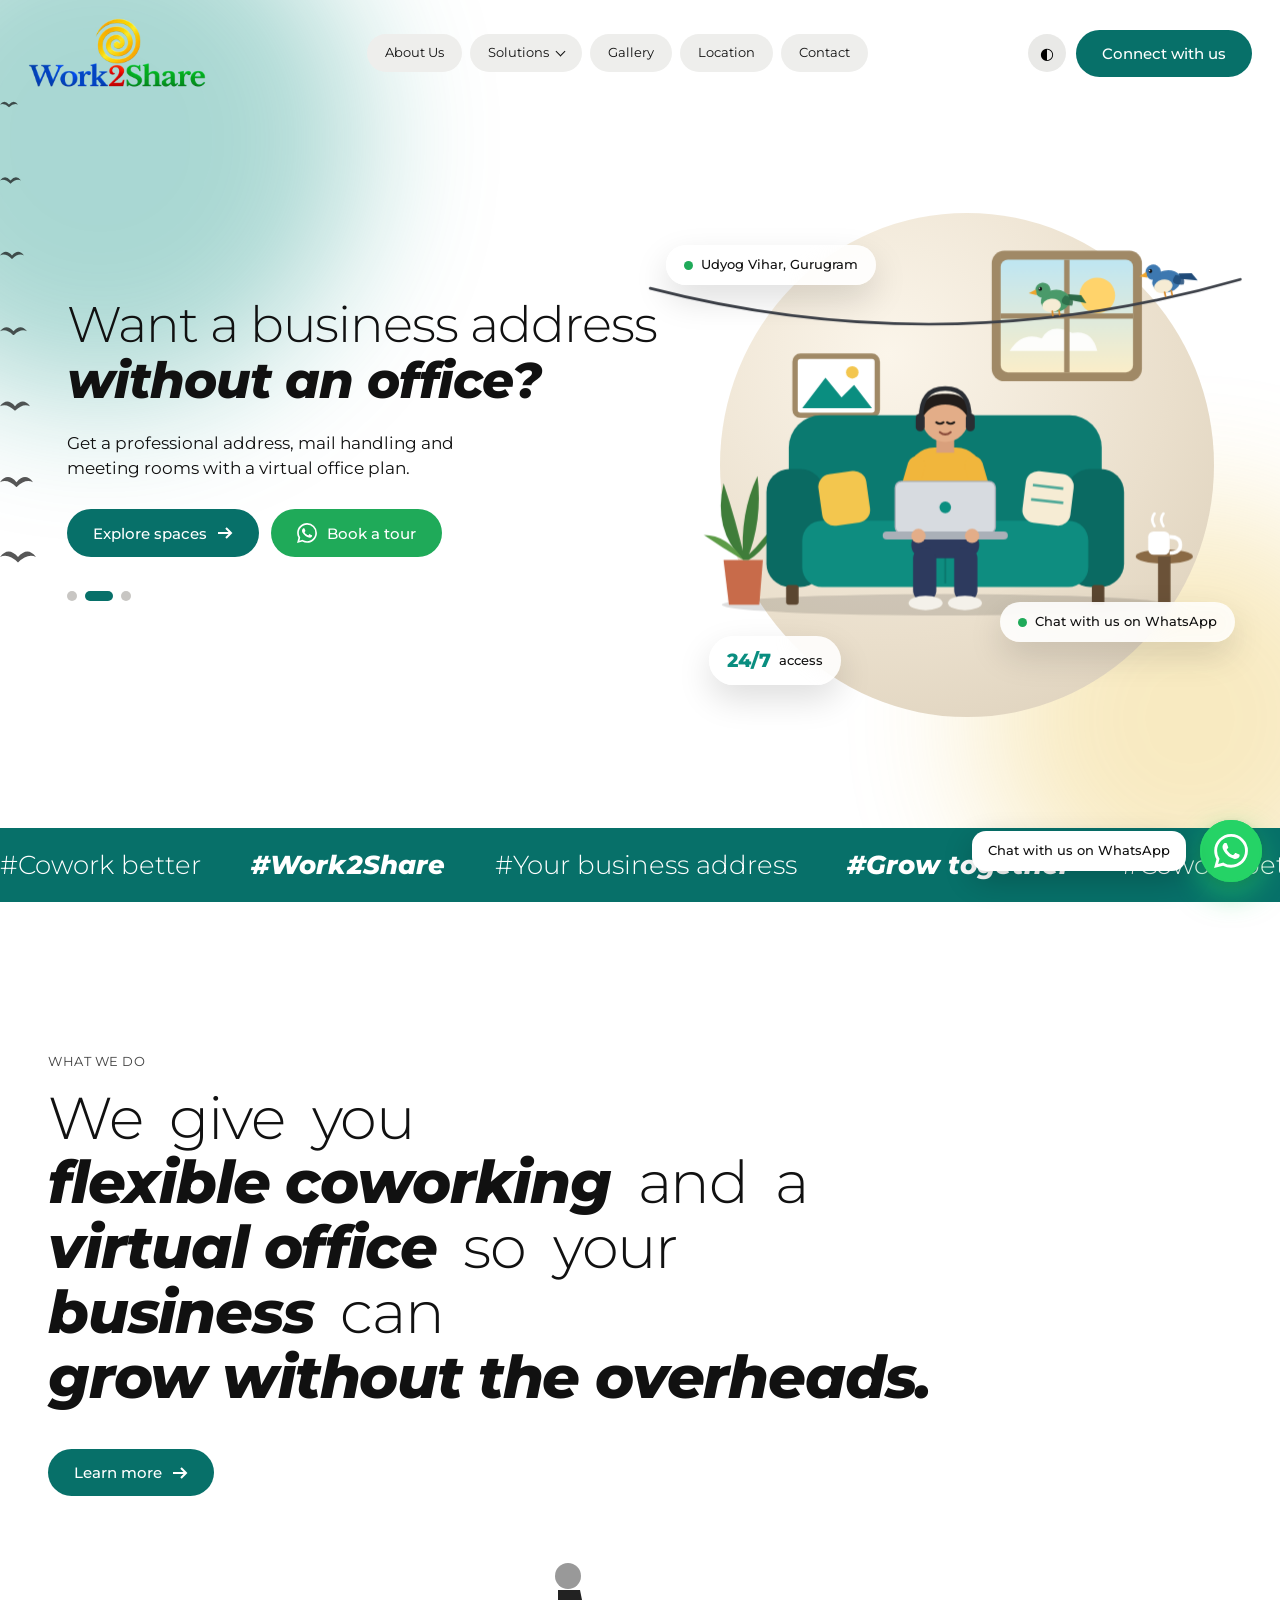
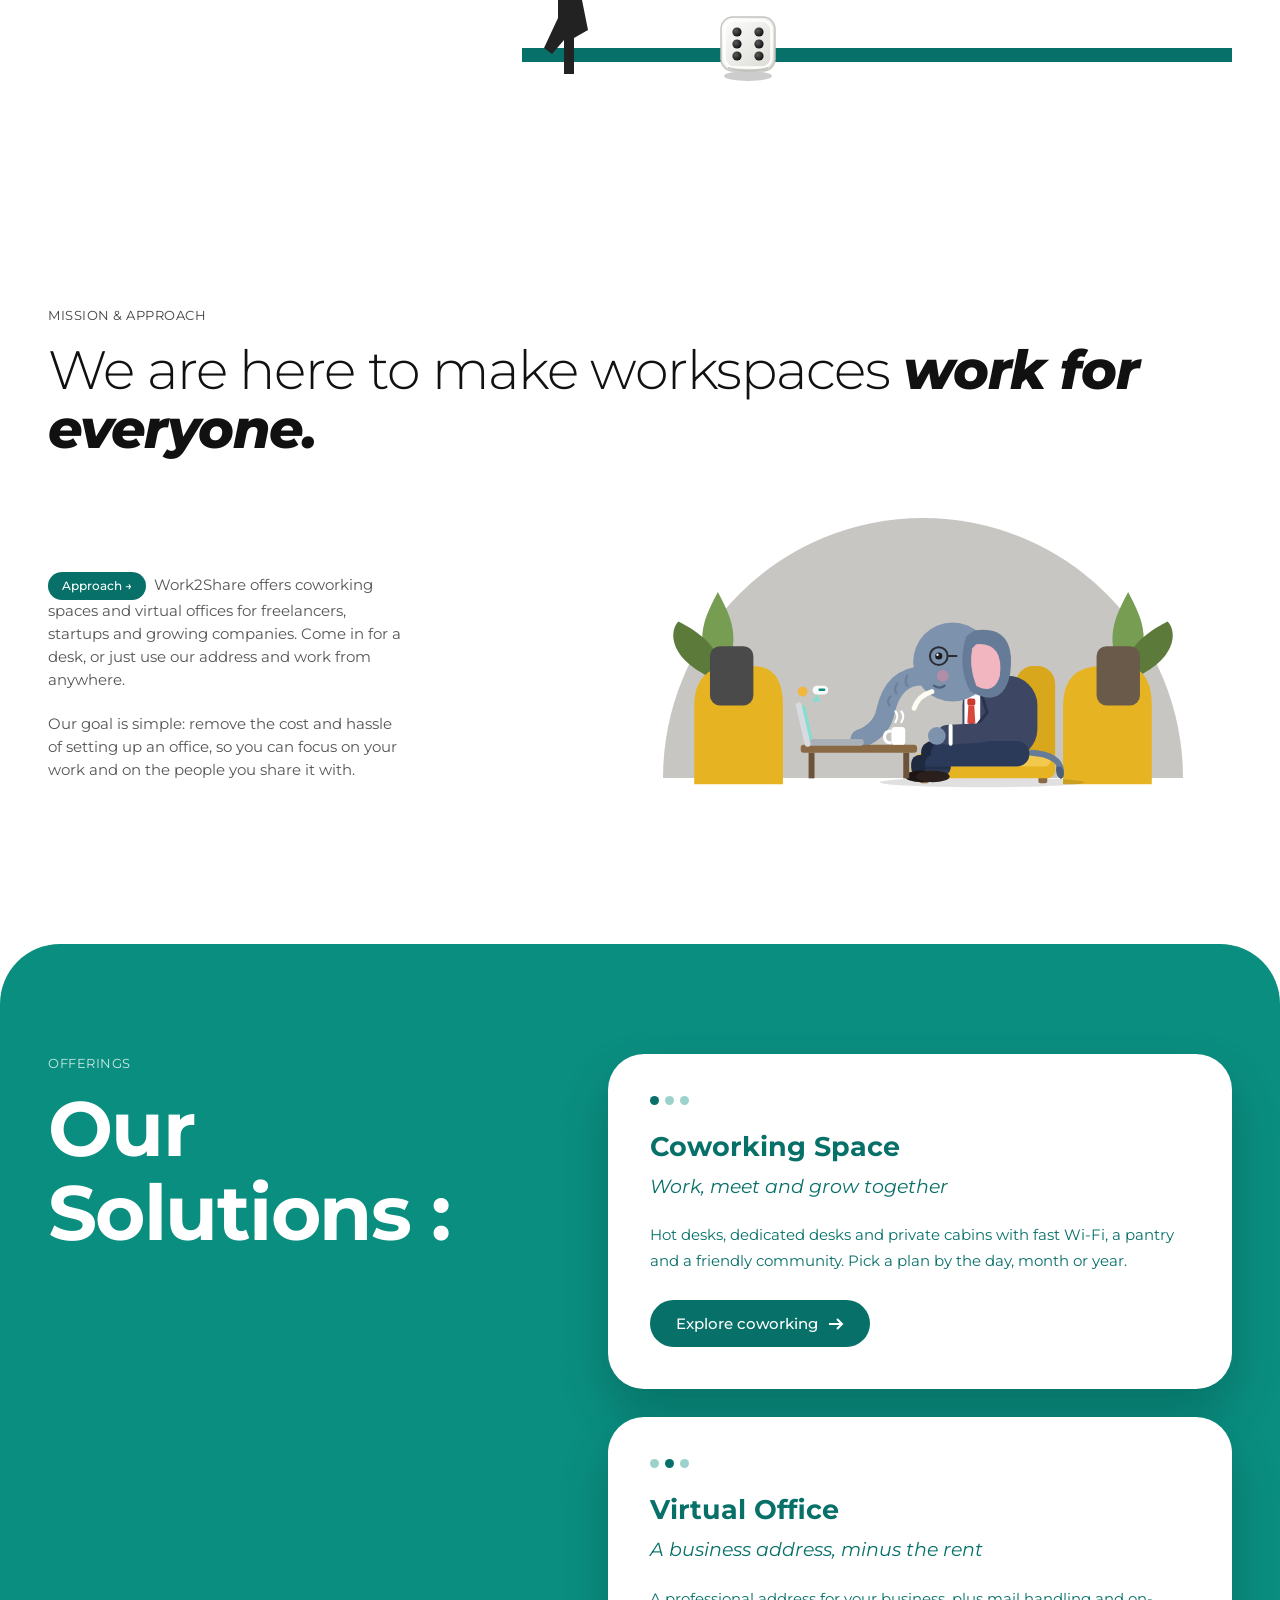
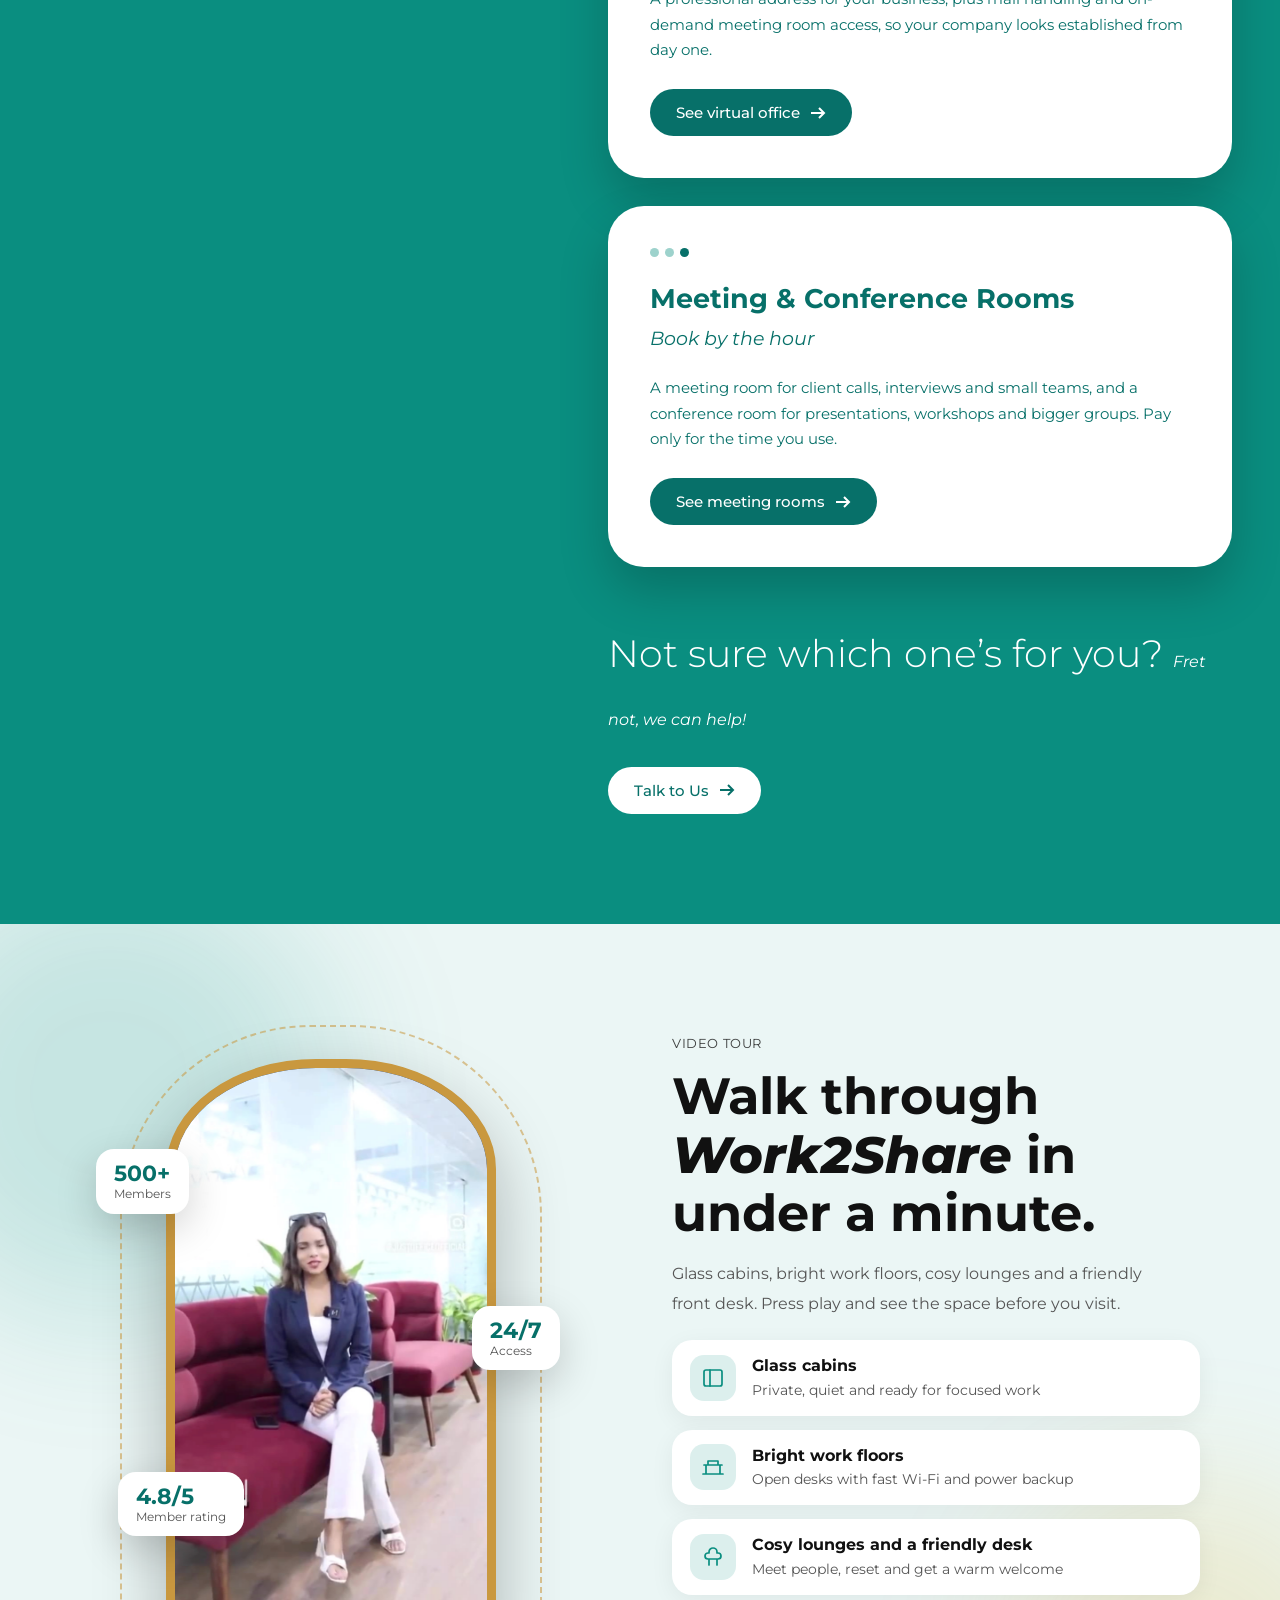
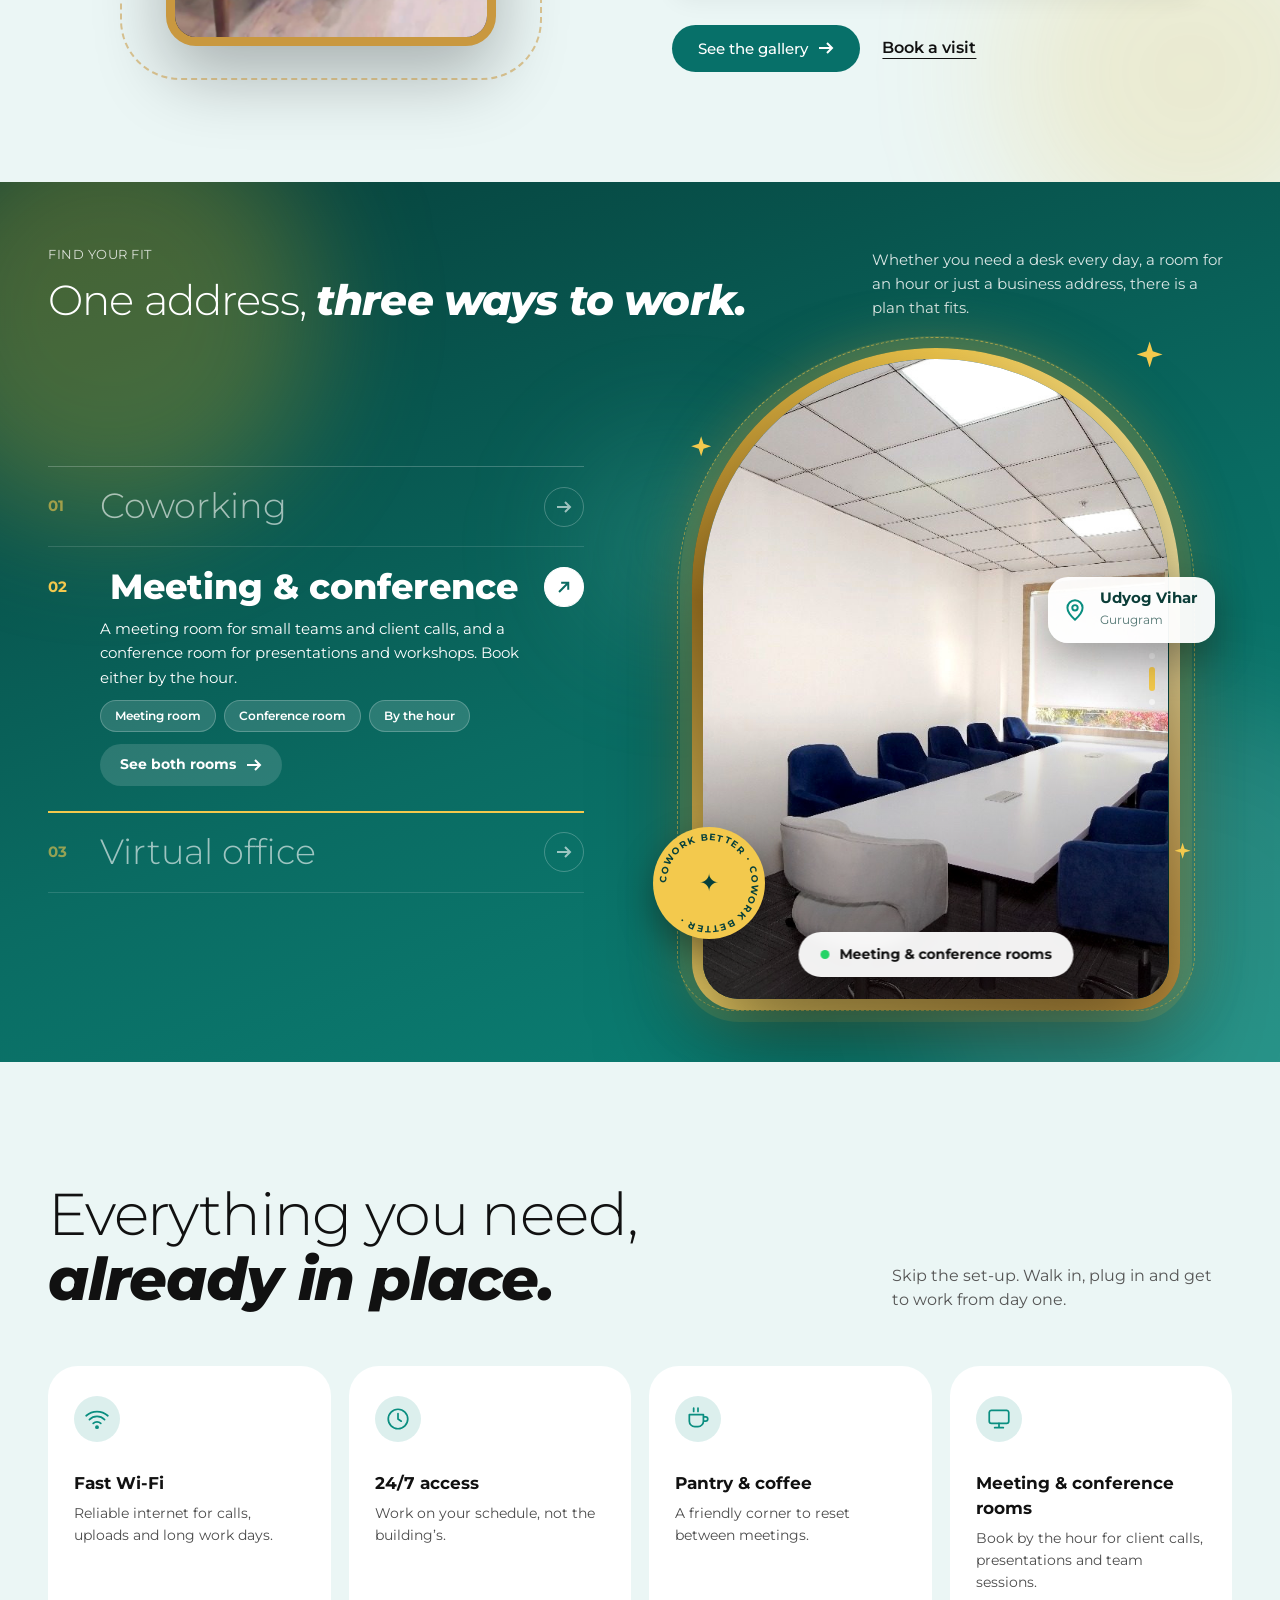
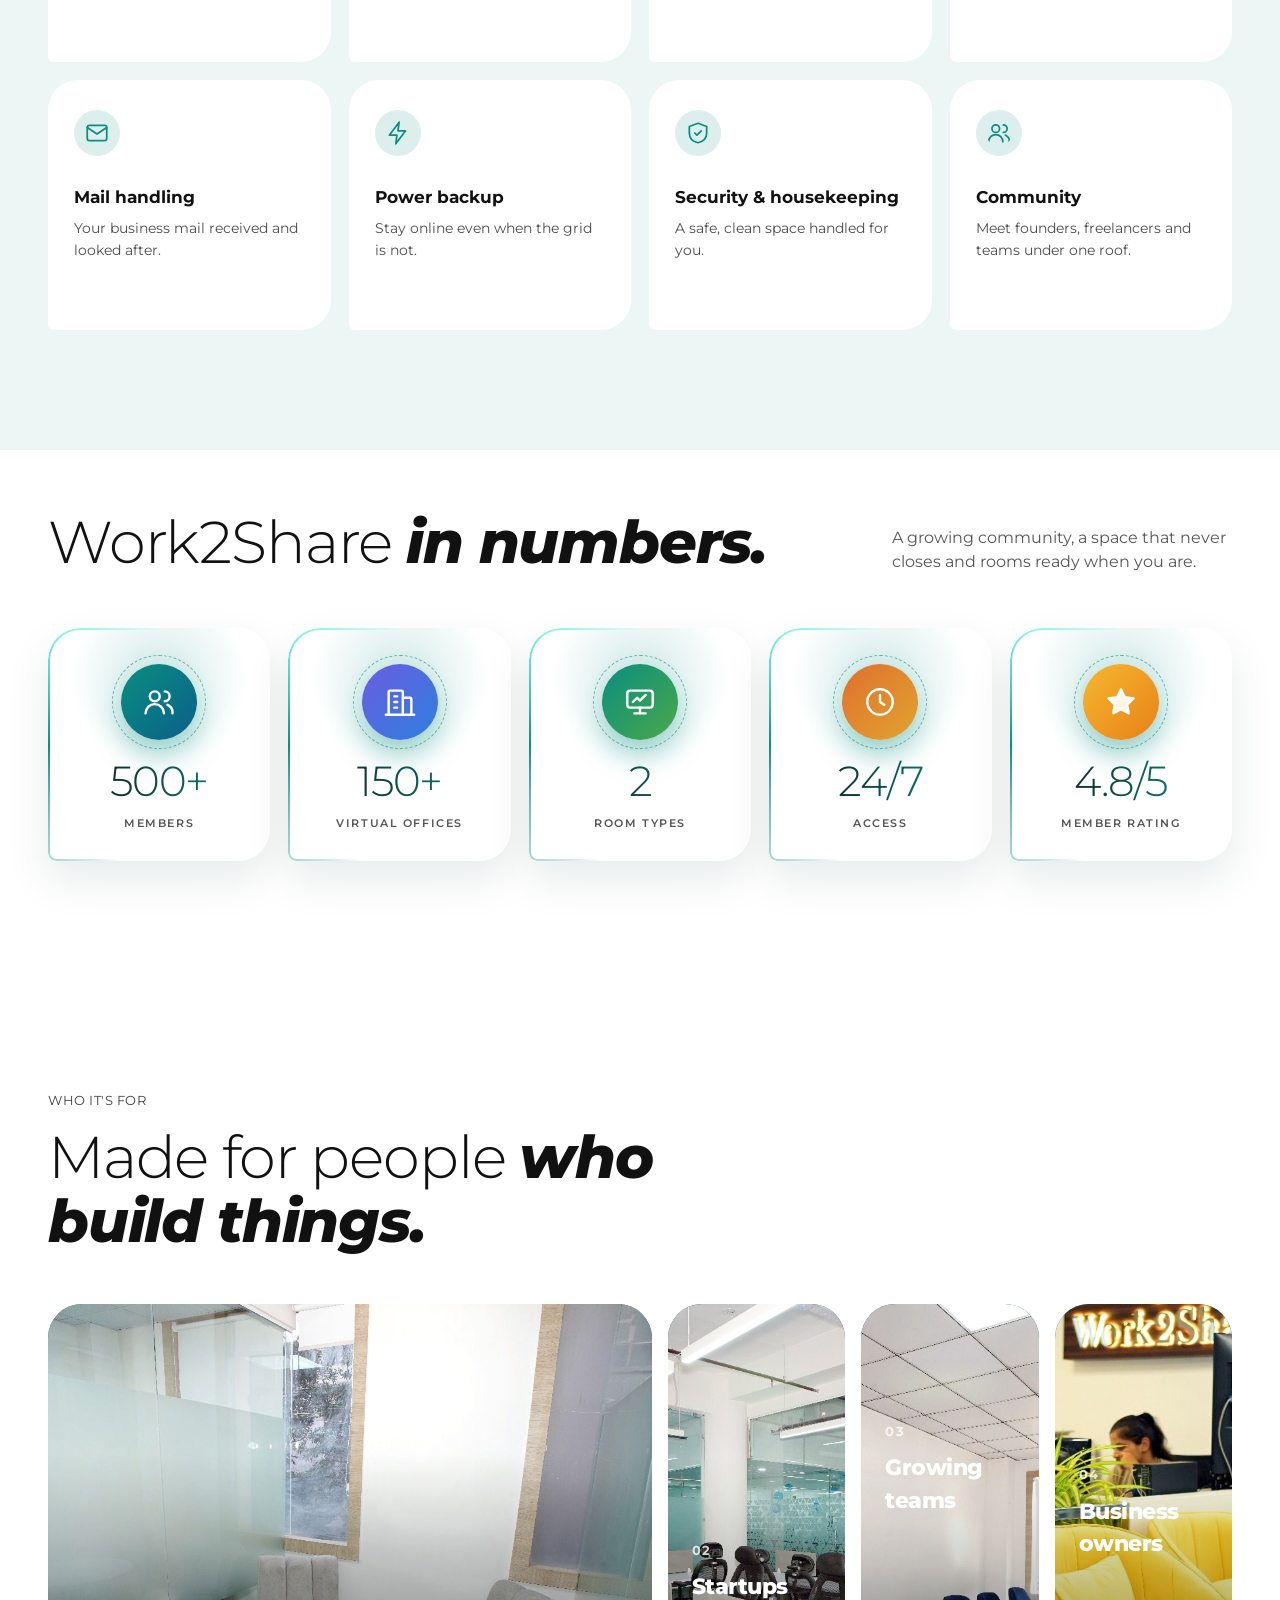
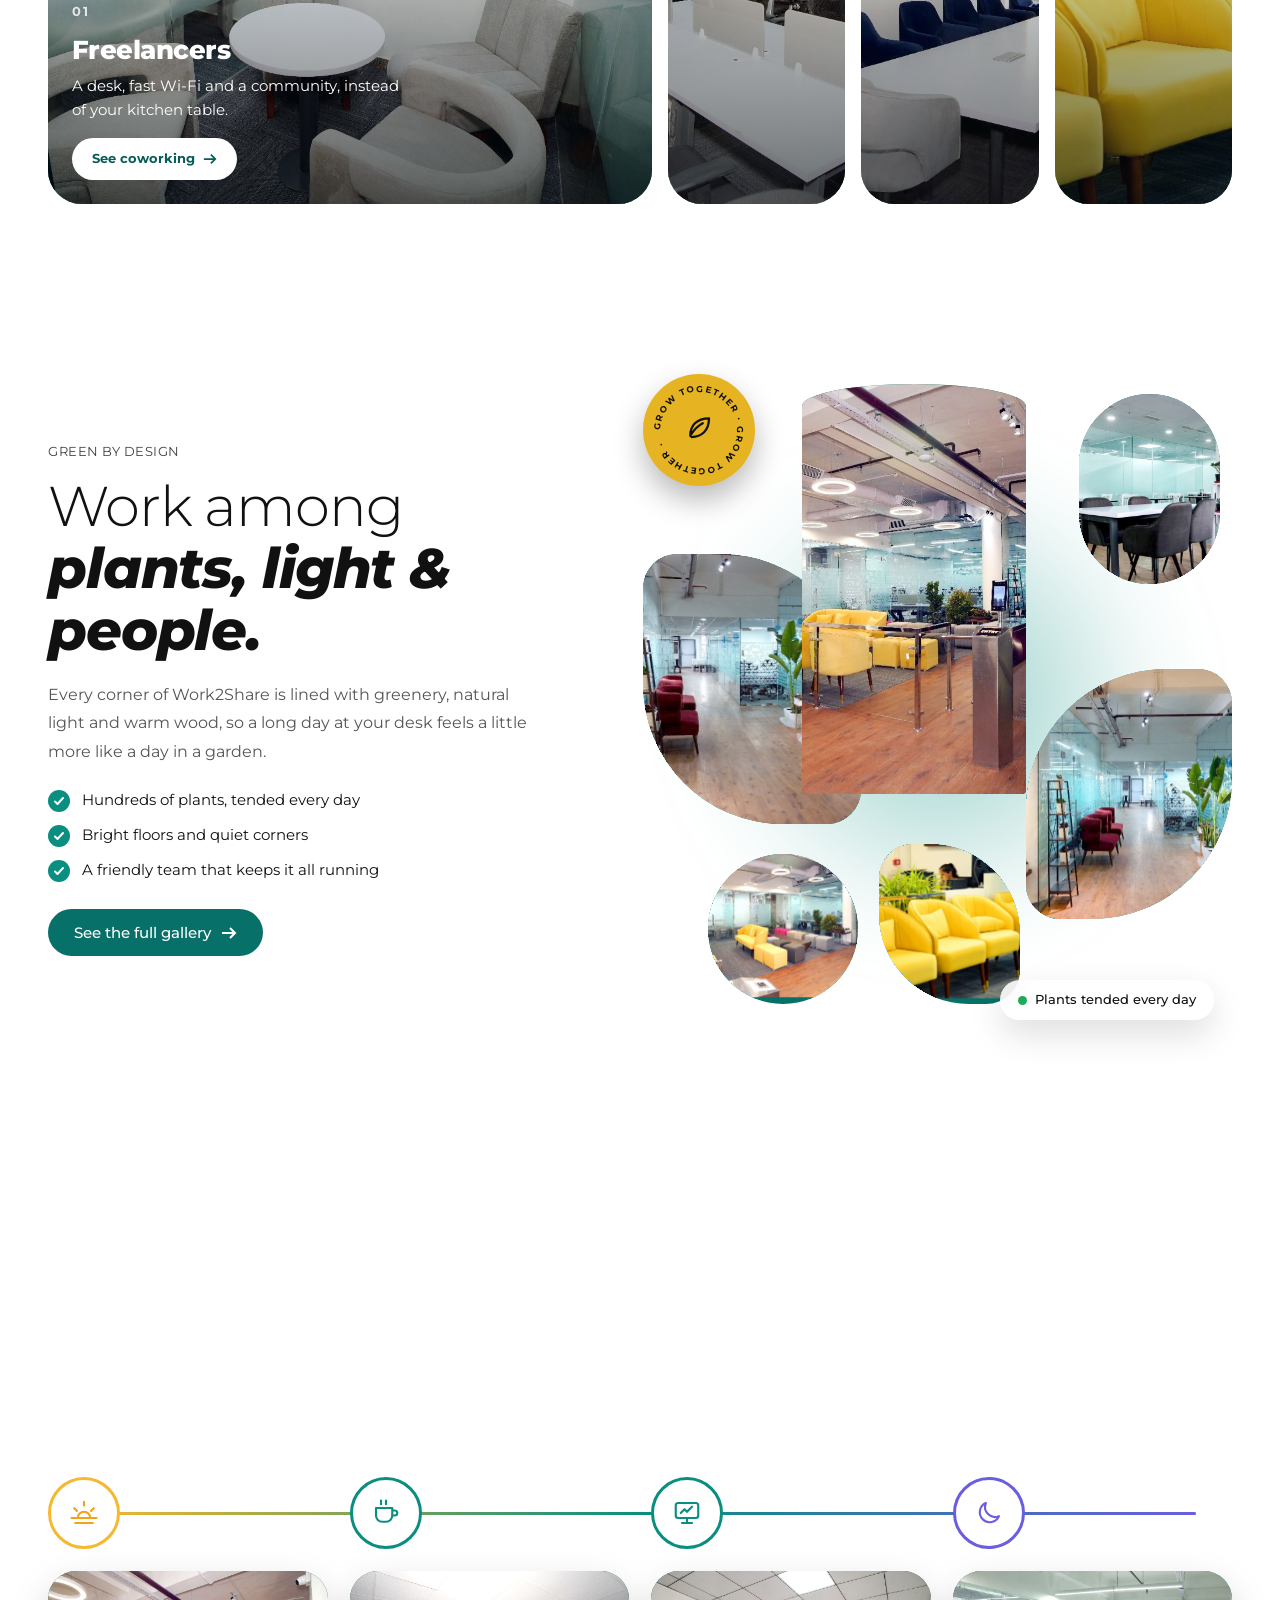
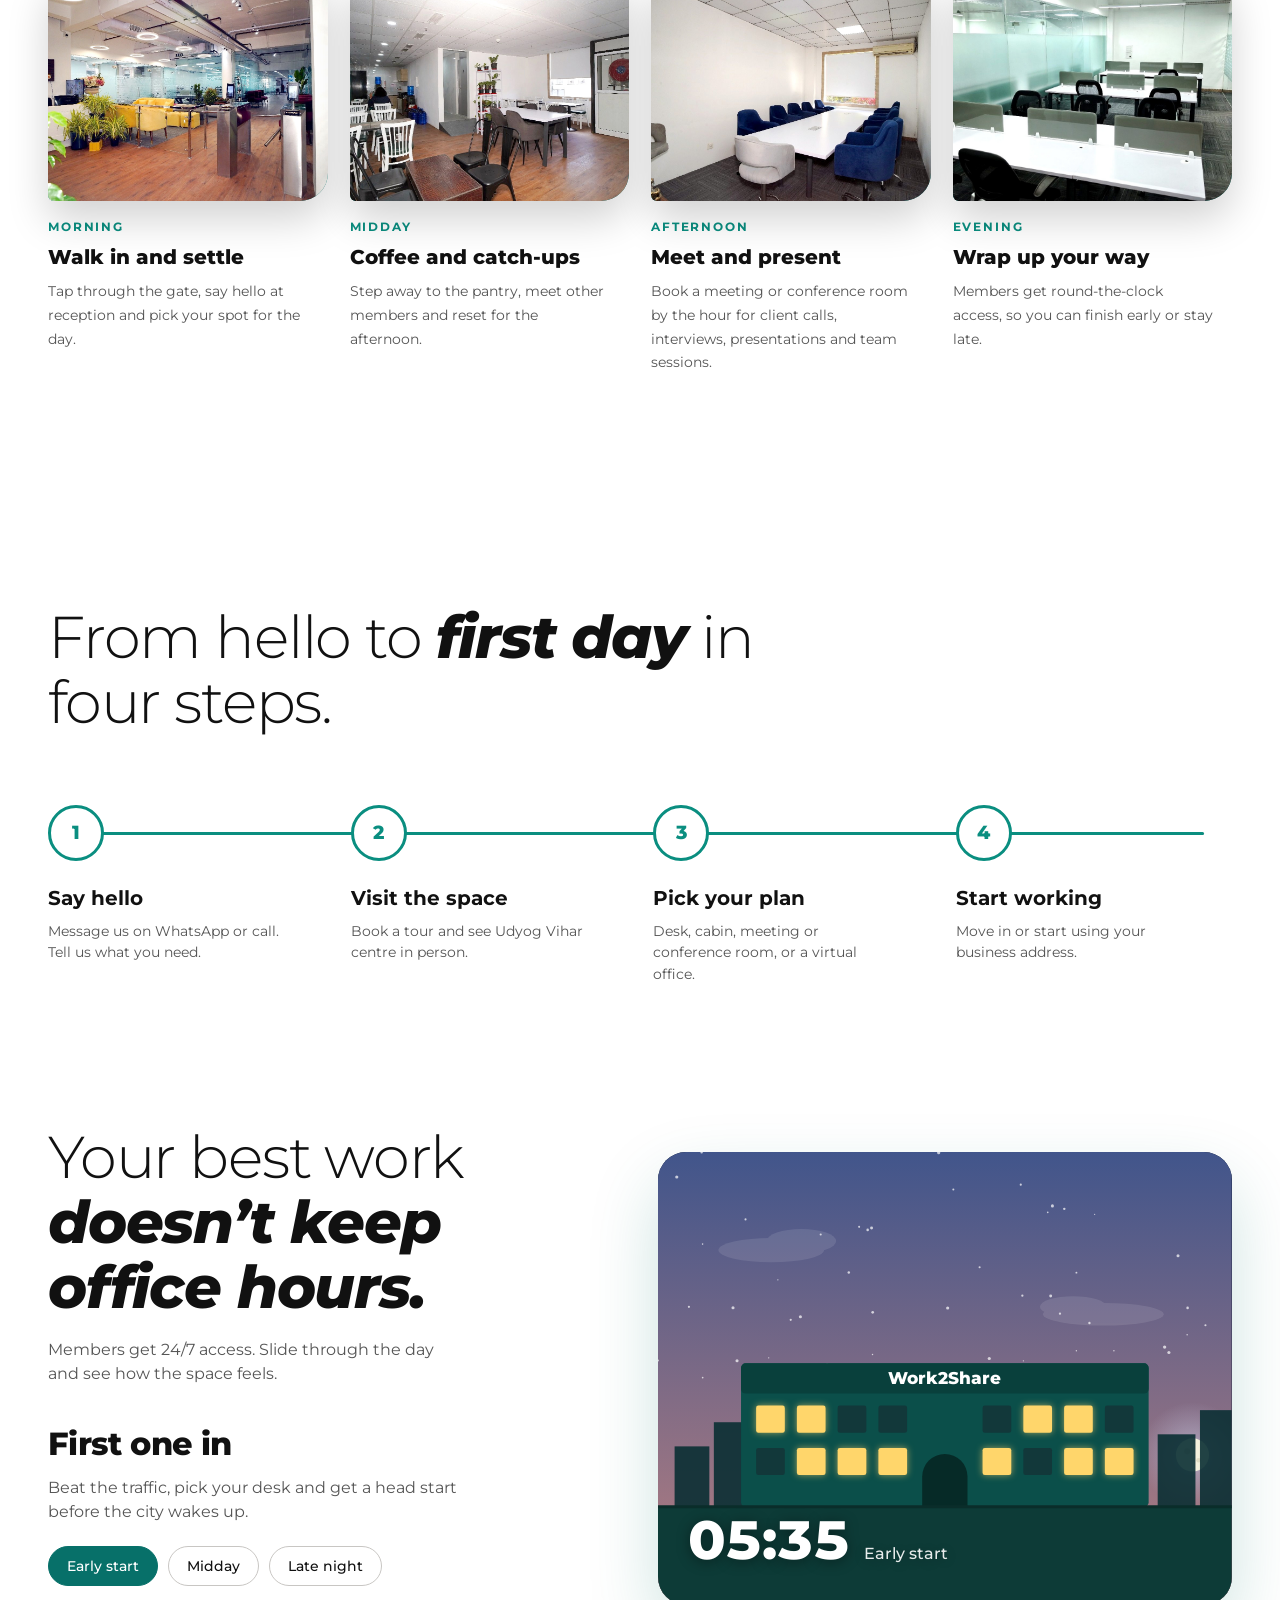
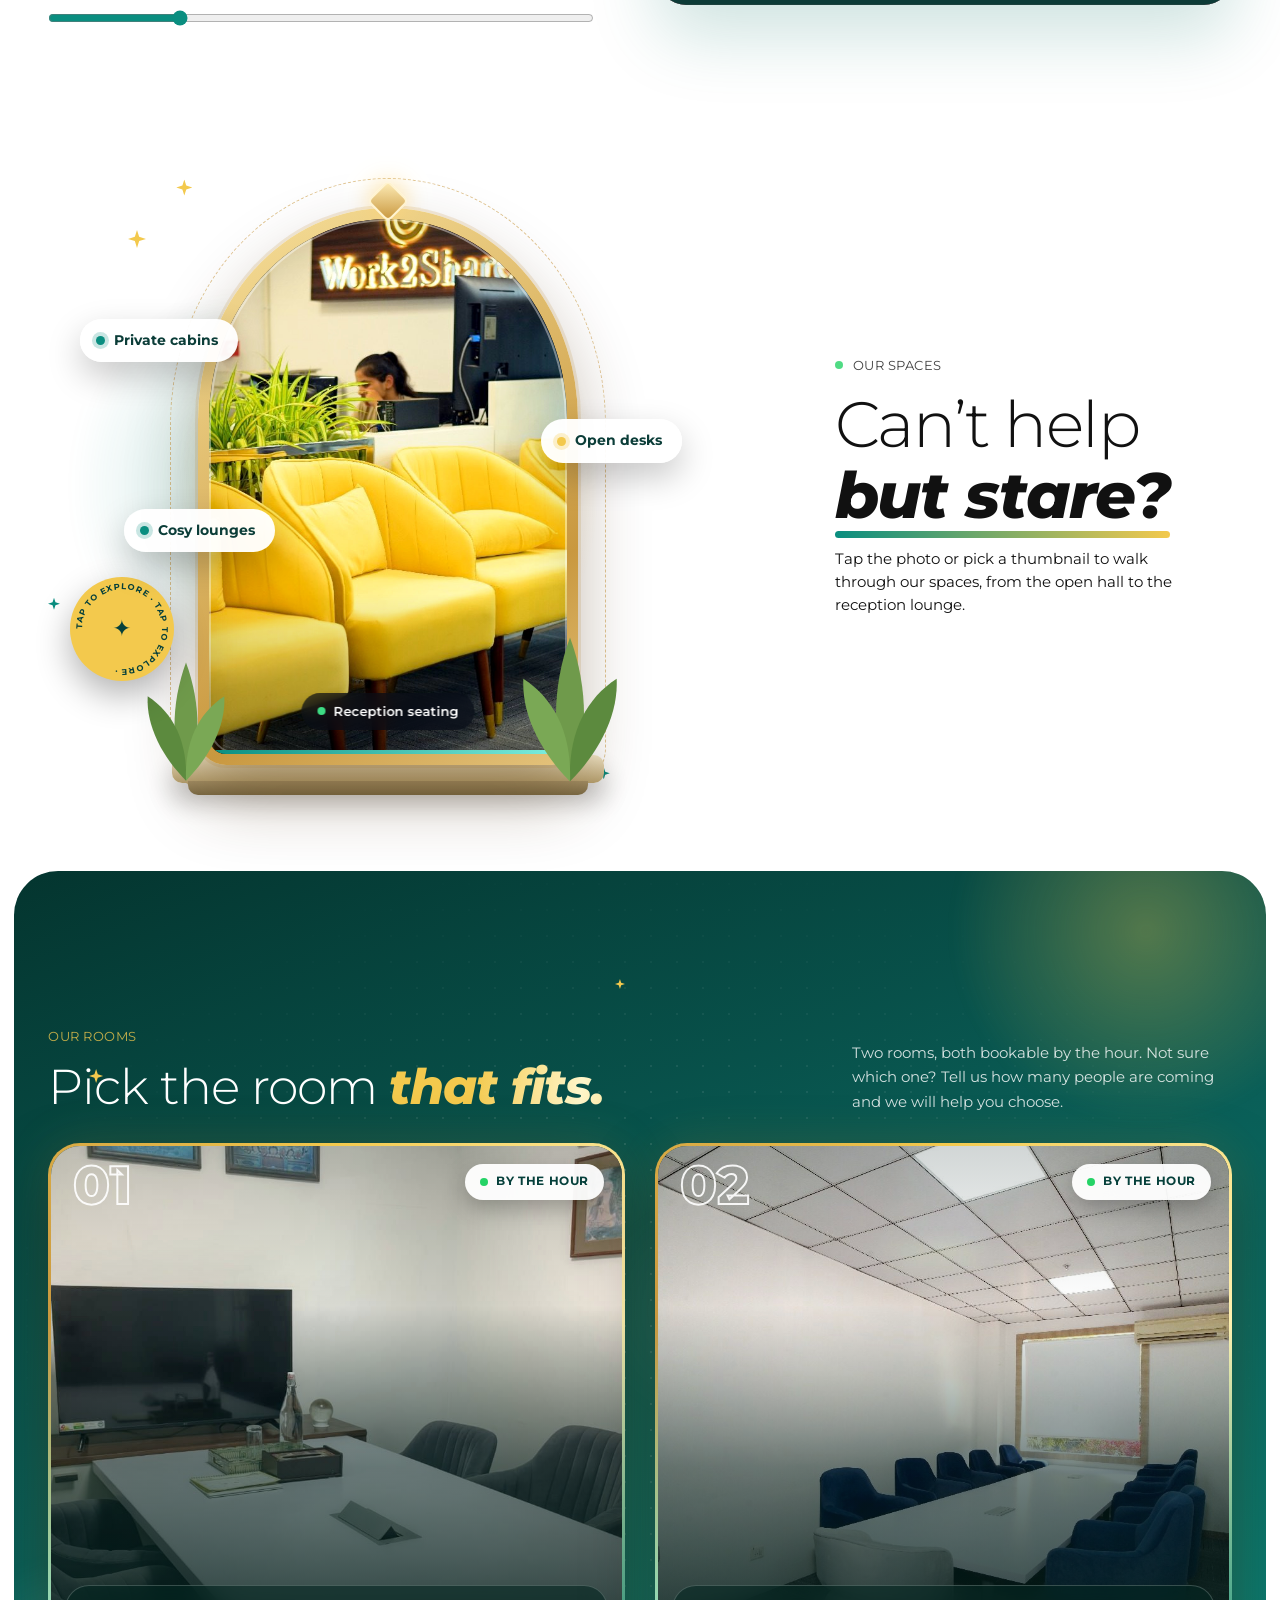
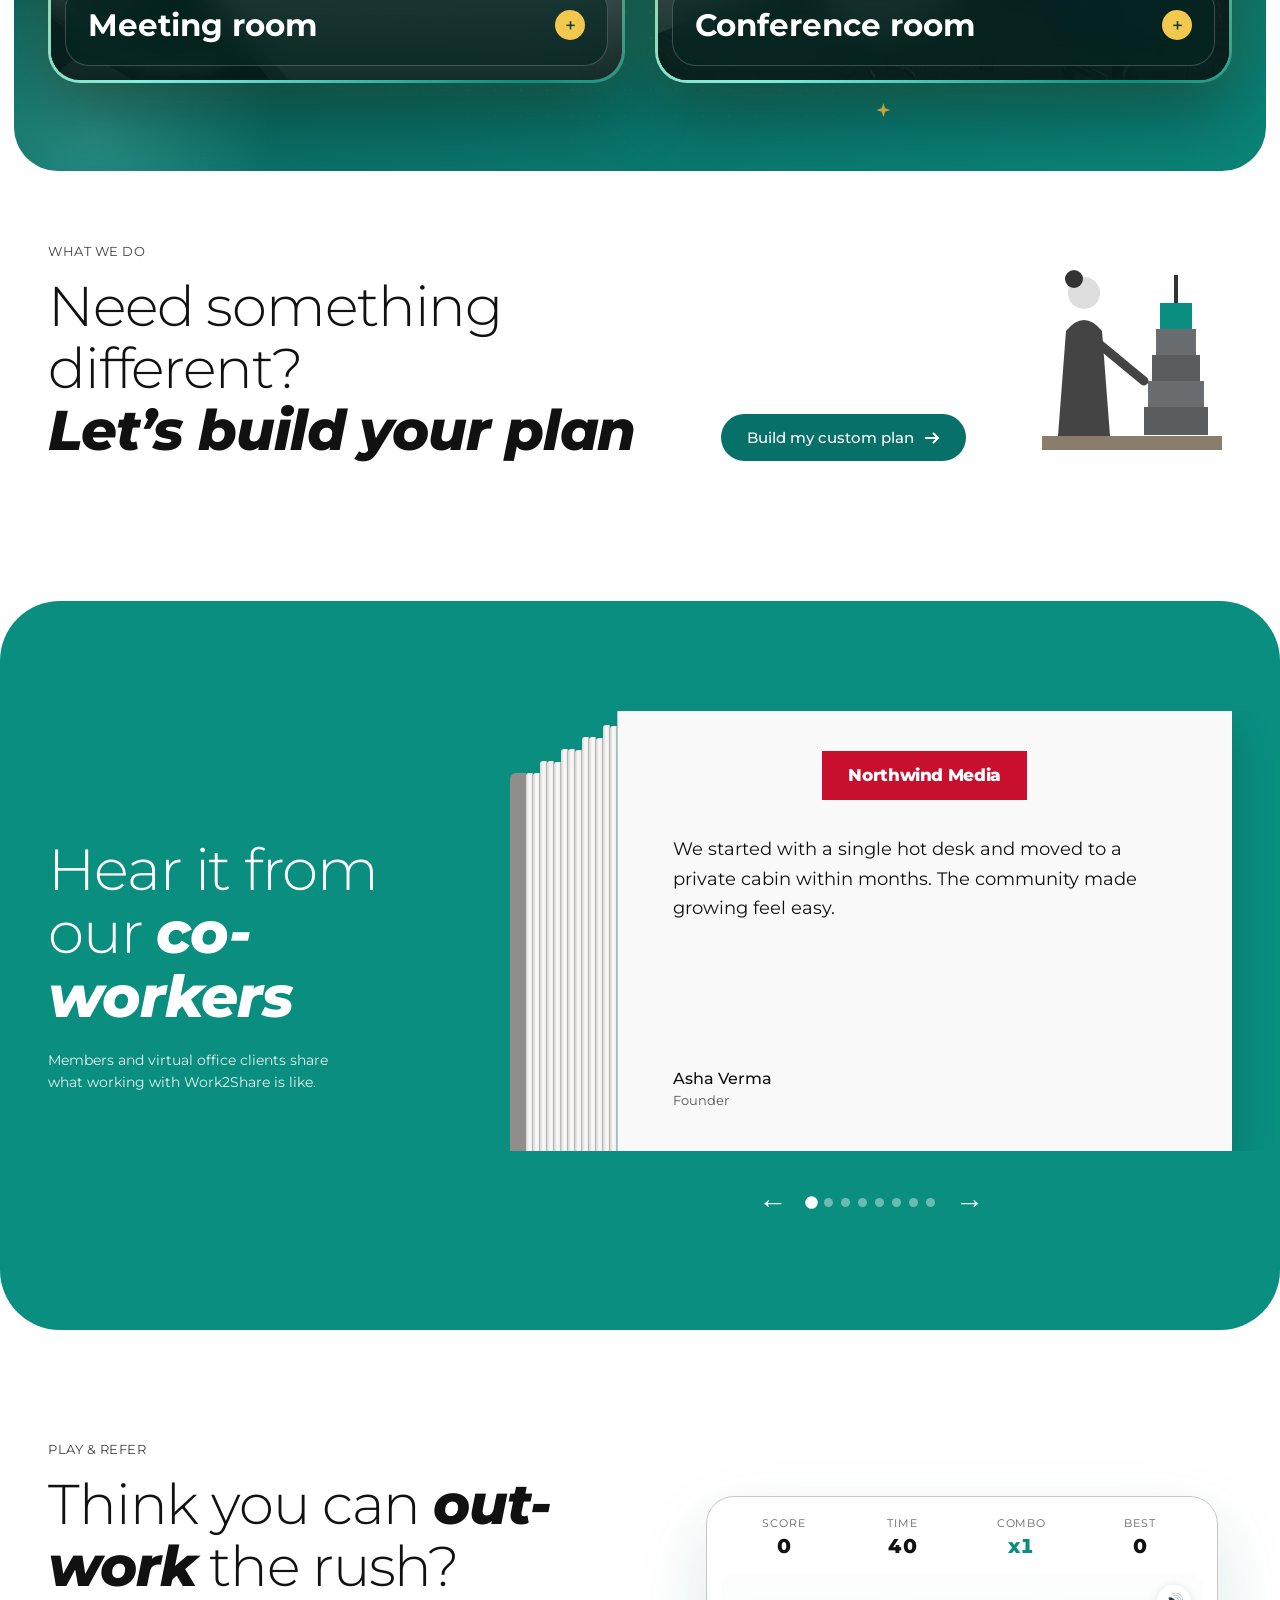
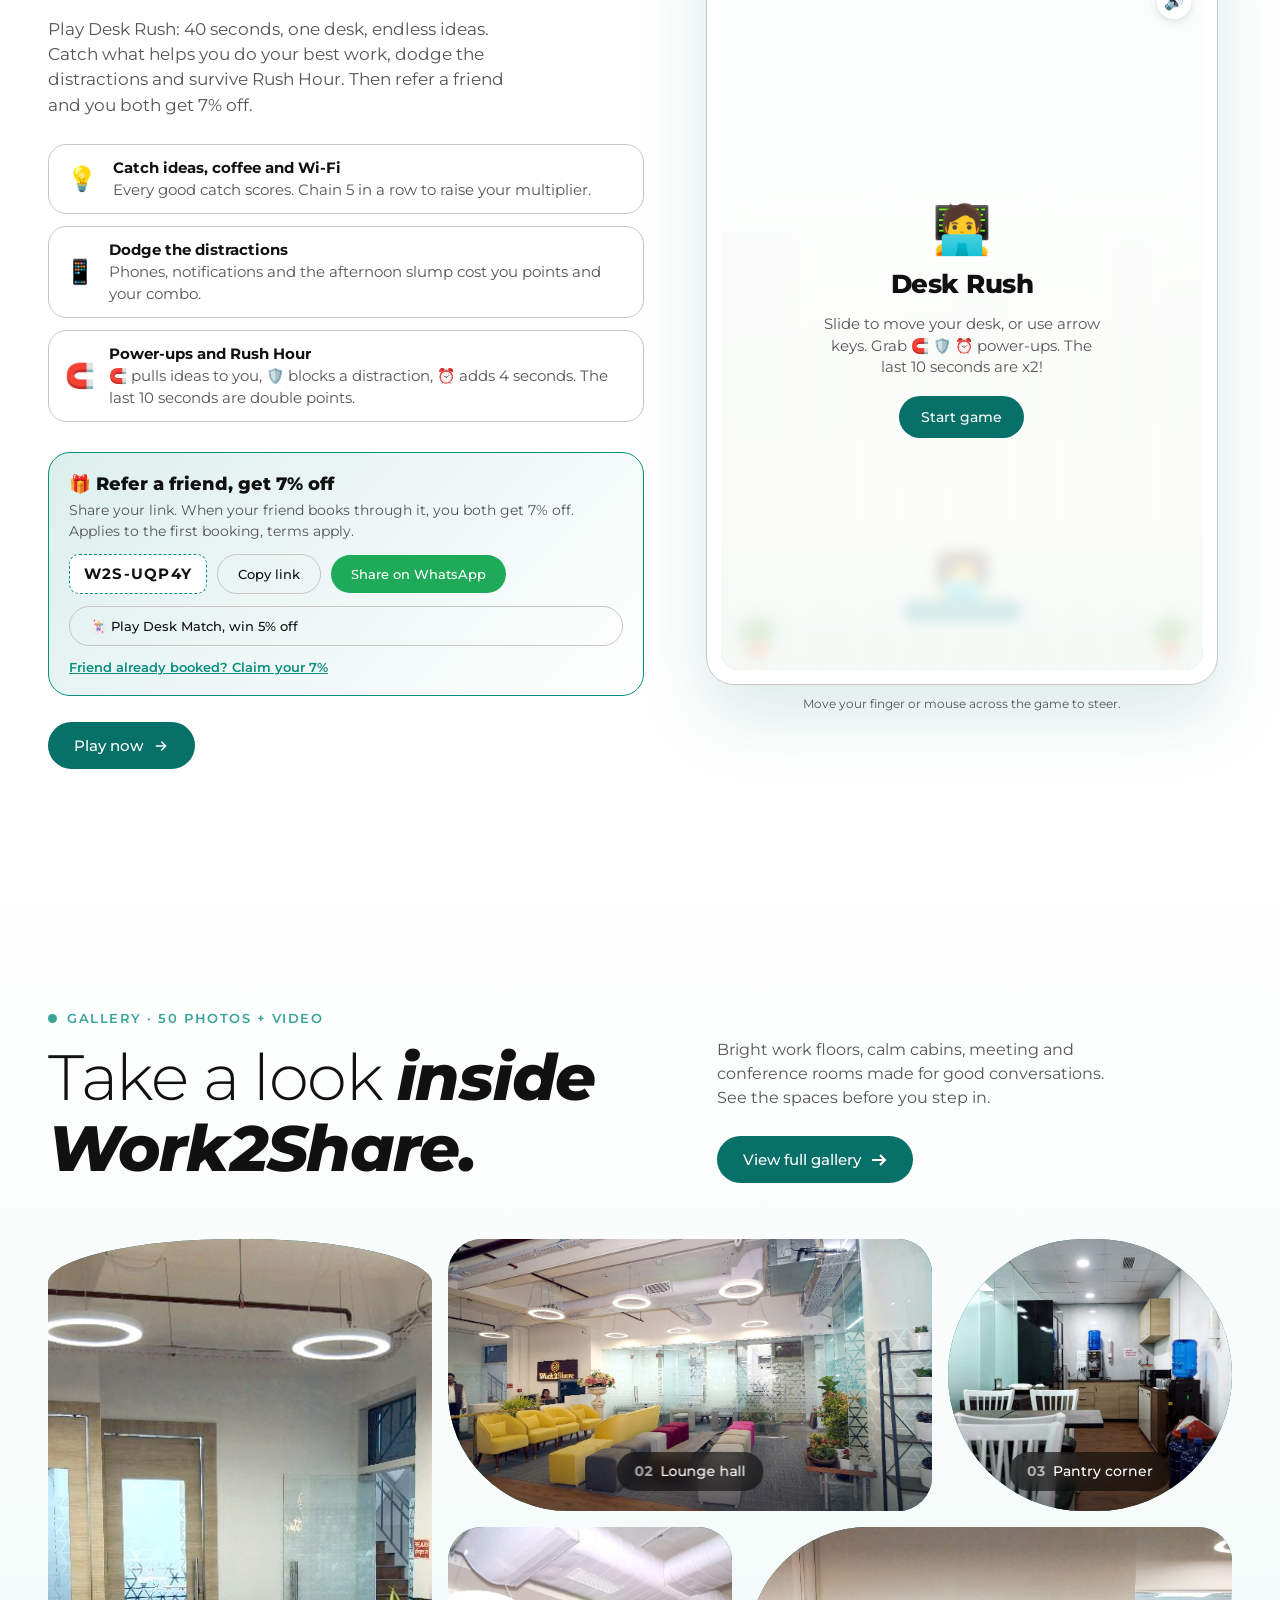
==== commit 14e44b54: "Improve site loading performance Co-authored-by: Copilot <223556219+Copilot@users.noreply.github.com" ====
--- a/index.html
+++ b/index.html
@@ -5,6 +5,8 @@
 <meta name="viewport" content="width=device-width, initial-scale=1, viewport-fit=cover">
 <meta name="description" content="Work2Share offers coworking spaces, virtual offices and meeting rooms at Udyog Vihar, Sector 18, Gurugram.">
 <title>Work2Share – Coworking Spaces &amp; Virtual Offices</title>
+<link rel="preconnect" href="https://fonts.googleapis.com">
+<link rel="preconnect" href="https://fonts.gstatic.com" crossorigin>
 <link href="https://fonts.googleapis.com/css2?family=Montserrat:ital,wght@0,300;0,400;0,500;0,700;0,800;1,700;1,800&display=swap" rel="stylesheet">
 <script>try{if(sessionStorage.getItem('w2sTheme')==='dark')document.documentElement.classList.add('dk')}catch(e){}</script>
 <link rel="stylesheet" href="css/style.css">
@@ -137,7 +139,7 @@
 <div class="notsure rv"><h3>Not sure which one’s for you? <em>Fret not, we can help!</em></h3><a class="btn wht" href="#contact"><span>Talk to Us</span><svg viewBox="0 0 16 16" fill="none" stroke="currentColor" stroke-width="2"><path d="M1 8h13M9 3l5 5-5 5"/></svg></a></div></div>
 </div></section>
 
-<section class="vsec" id="video"><div class="vbg" aria-hidden="true"><i class="v1"></i><i class="v2"></i></div><div class="wrap"><div class="vtour rv"><div class="vt-vw"><div class="vt-v"><video id="vtVideo" autoplay muted loop playsinline disablepictureinpicture preload="auto" poster="assets/video/tour-poster.jpg"><source src="assets/video/tour.mp4" type="video/mp4"></video></div><div class="vf vf1"><b>500+</b><span>Members</span></div><div class="vf vf2"><b>24/7</b><span>Access</span></div><div class="vf vf3"><b>4.8/5</b><span>Member rating</span></div><span class="vt-ring"></span></div><div class="vt-t"><span class="eyebrow">VIDEO TOUR</span><h3>Walk through <em>Work2Share</em> in under a minute.</h3><p>Glass cabins, bright work floors, cosy lounges and a friendly front desk. Press play and see the space before you visit.</p><ul class="vt-f"><li><span class="vk"><svg viewBox="0 0 24 24" fill="none" stroke="currentColor" stroke-width="1.7" stroke-linecap="round" stroke-linejoin="round" aria-hidden="true"><rect x="3" y="4" width="18" height="16" rx="2"/><path d="M9 4v16"/></svg></span><div><b>Glass cabins</b><small>Private, quiet and ready for focused work</small></div></li><li><span class="vk"><svg viewBox="0 0 24 24" fill="none" stroke="currentColor" stroke-width="1.7" stroke-linecap="round" stroke-linejoin="round" aria-hidden="true"><path d="M3 10h18M5 10v9M19 10v9M2 19h20M7 10V6h10v4"/></svg></span><div><b>Bright work floors</b><small>Open desks with fast Wi-Fi and power backup</small></div></li><li><span class="vk"><svg viewBox="0 0 24 24" fill="none" stroke="currentColor" stroke-width="1.7" stroke-linecap="round" stroke-linejoin="round" aria-hidden="true"><path d="M12 3a4 4 0 0 1 4 4v1h1a3 3 0 0 1 0 6H7a3 3 0 0 1 0-6h1V7a4 4 0 0 1 4-4zM8 14v6M16 14v6"/></svg></span><div><b>Cosy lounges and a friendly desk</b><small>Meet people, reset and get a warm welcome</small></div></li></ul><div class="vt-b"><a class="btn" href="gallery.html#video"><span>See the gallery</span><svg viewBox="0 0 16 16" fill="none" stroke="currentColor" stroke-width="2"><path d="M1 8h13M9 3l5 5-5 5"/></svg></a><a class="vt-l" href="#visit">Book a visit</a></div></div></div></div></section>
+<section class="vsec" id="video"><div class="vbg" aria-hidden="true"><i class="v1"></i><i class="v2"></i></div><div class="wrap"><div class="vtour rv"><div class="vt-vw"><div class="vt-v"><video id="vtVideo" muted loop playsinline disablepictureinpicture preload="none" poster="assets/video/tour-poster.jpg"><source src="assets/video/tour.mp4" type="video/mp4"></video></div><div class="vf vf1"><b>500+</b><span>Members</span></div><div class="vf vf2"><b>24/7</b><span>Access</span></div><div class="vf vf3"><b>4.8/5</b><span>Member rating</span></div><span class="vt-ring"></span></div><div class="vt-t"><span class="eyebrow">VIDEO TOUR</span><h3>Walk through <em>Work2Share</em> in under a minute.</h3><p>Glass cabins, bright work floors, cosy lounges and a friendly front desk. Press play and see the space before you visit.</p><ul class="vt-f"><li><span class="vk"><svg viewBox="0 0 24 24" fill="none" stroke="currentColor" stroke-width="1.7" stroke-linecap="round" stroke-linejoin="round" aria-hidden="true"><rect x="3" y="4" width="18" height="16" rx="2"/><path d="M9 4v16"/></svg></span><div><b>Glass cabins</b><small>Private, quiet and ready for focused work</small></div></li><li><span class="vk"><svg viewBox="0 0 24 24" fill="none" stroke="currentColor" stroke-width="1.7" stroke-linecap="round" stroke-linejoin="round" aria-hidden="true"><path d="M3 10h18M5 10v9M19 10v9M2 19h20M7 10V6h10v4"/></svg></span><div><b>Bright work floors</b><small>Open desks with fast Wi-Fi and power backup</small></div></li><li><span class="vk"><svg viewBox="0 0 24 24" fill="none" stroke="currentColor" stroke-width="1.7" stroke-linecap="round" stroke-linejoin="round" aria-hidden="true"><path d="M12 3a4 4 0 0 1 4 4v1h1a3 3 0 0 1 0 6H7a3 3 0 0 1 0-6h1V7a4 4 0 0 1 4-4zM8 14v6M16 14v6"/></svg></span><div><b>Cosy lounges and a friendly desk</b><small>Meet people, reset and get a warm welcome</small></div></li></ul><div class="vt-b"><a class="btn" href="gallery.html#video"><span>See the gallery</span><svg viewBox="0 0 16 16" fill="none" stroke="currentColor" stroke-width="2"><path d="M1 8h13M9 3l5 5-5 5"/></svg></a><a class="vt-l" href="#visit">Book a visit</a></div></div></div></div></section>
 
 
 
